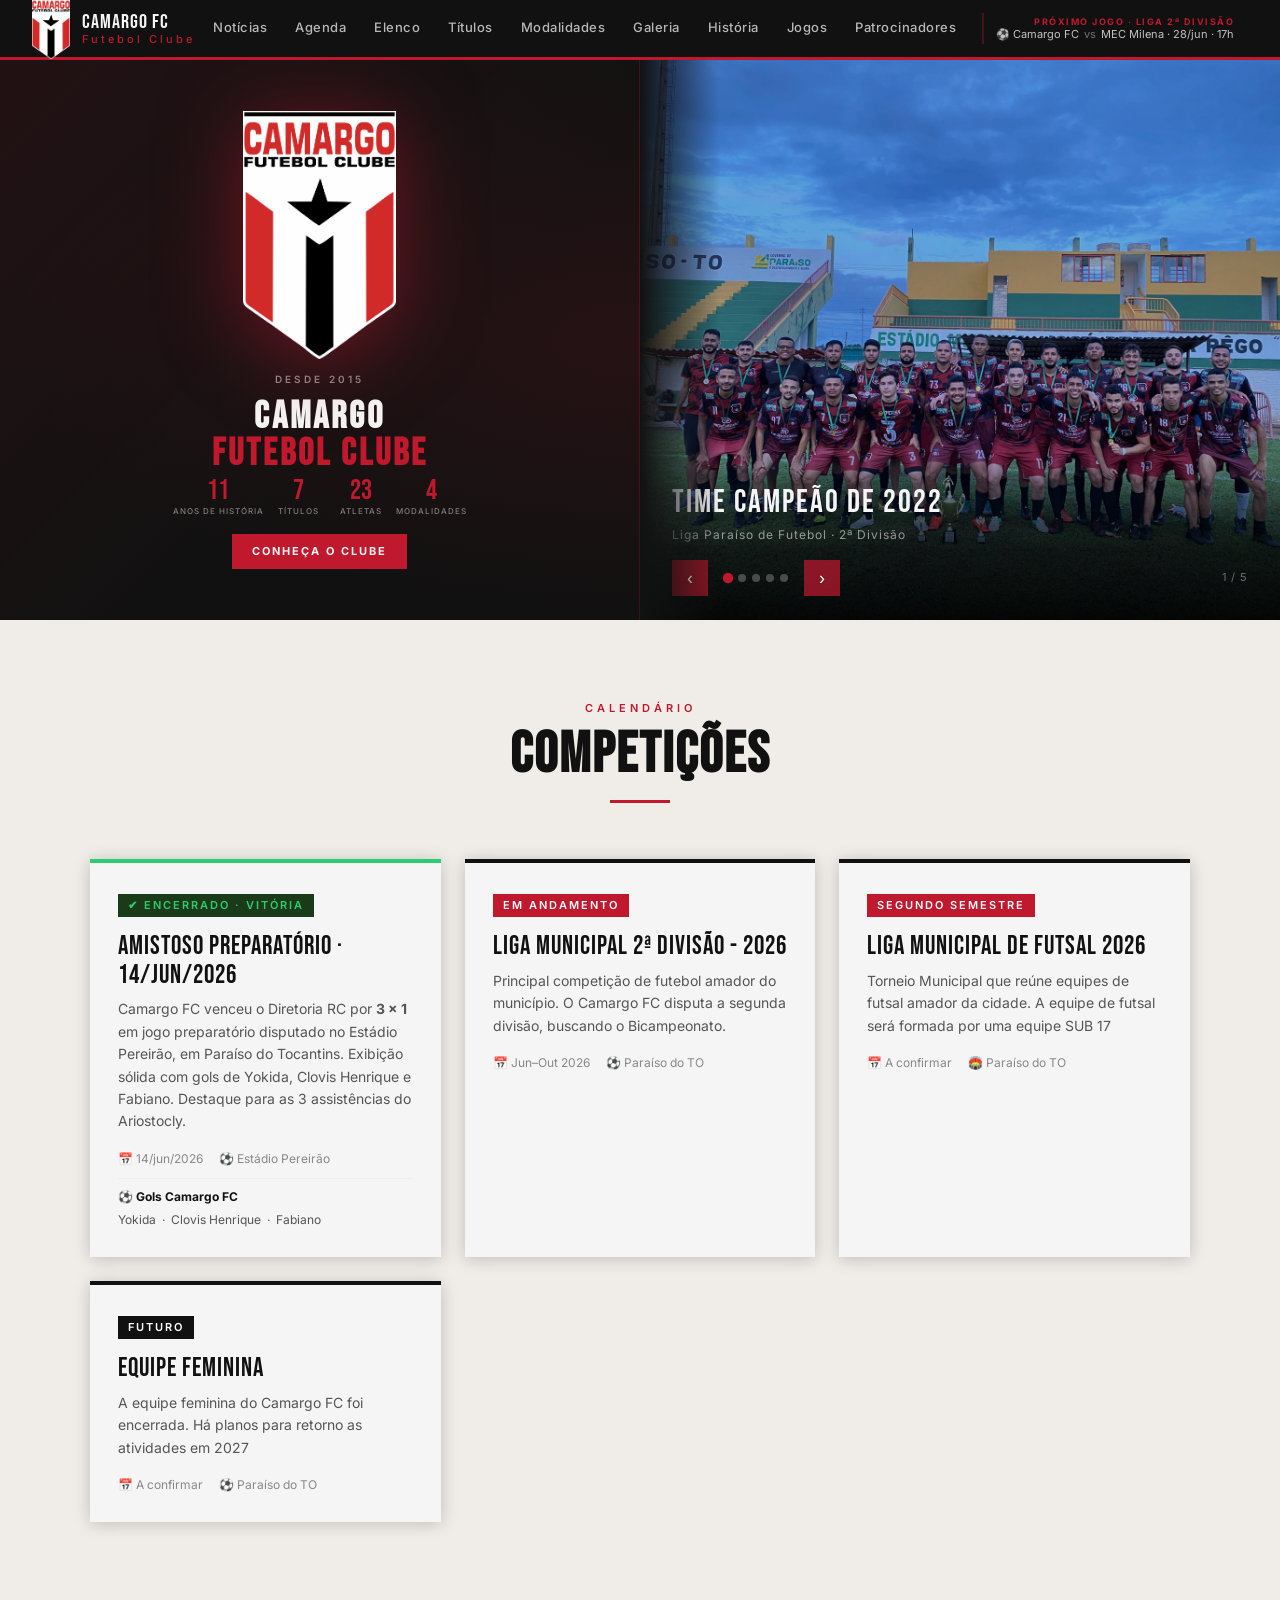
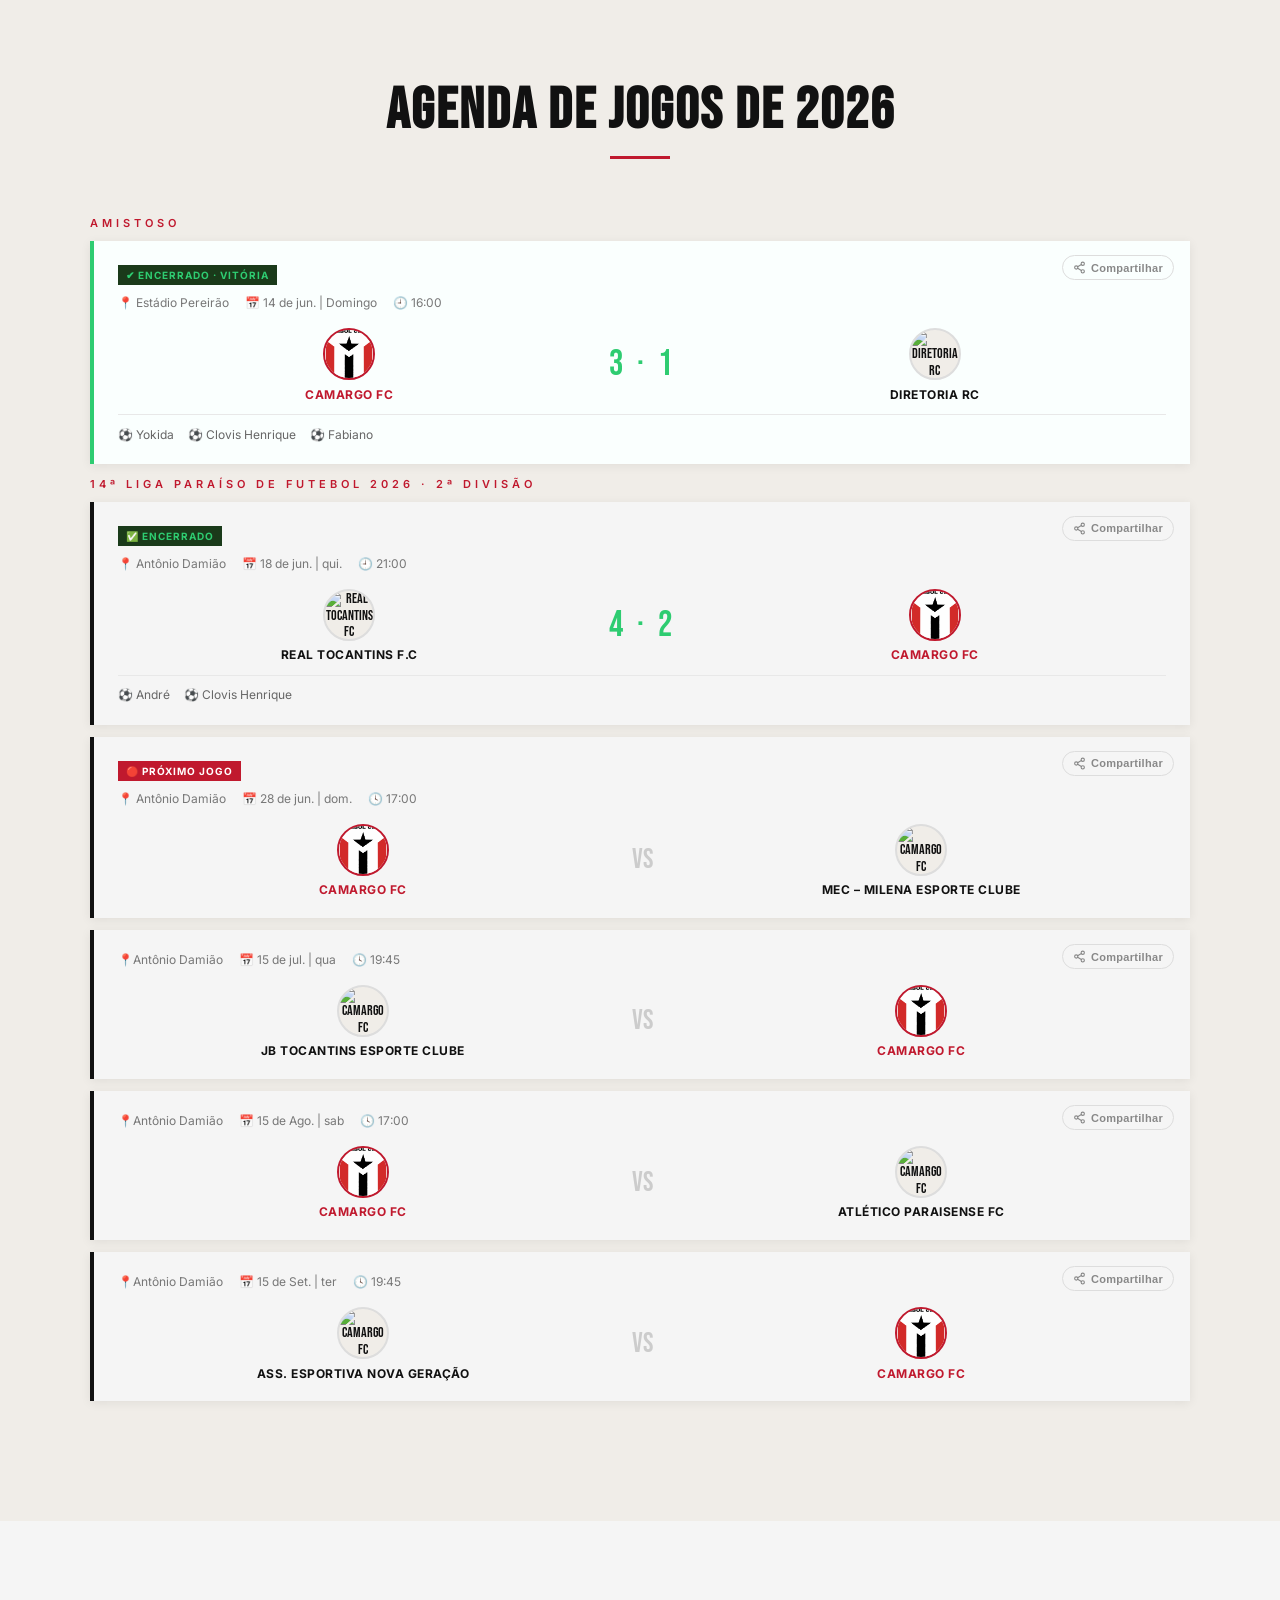
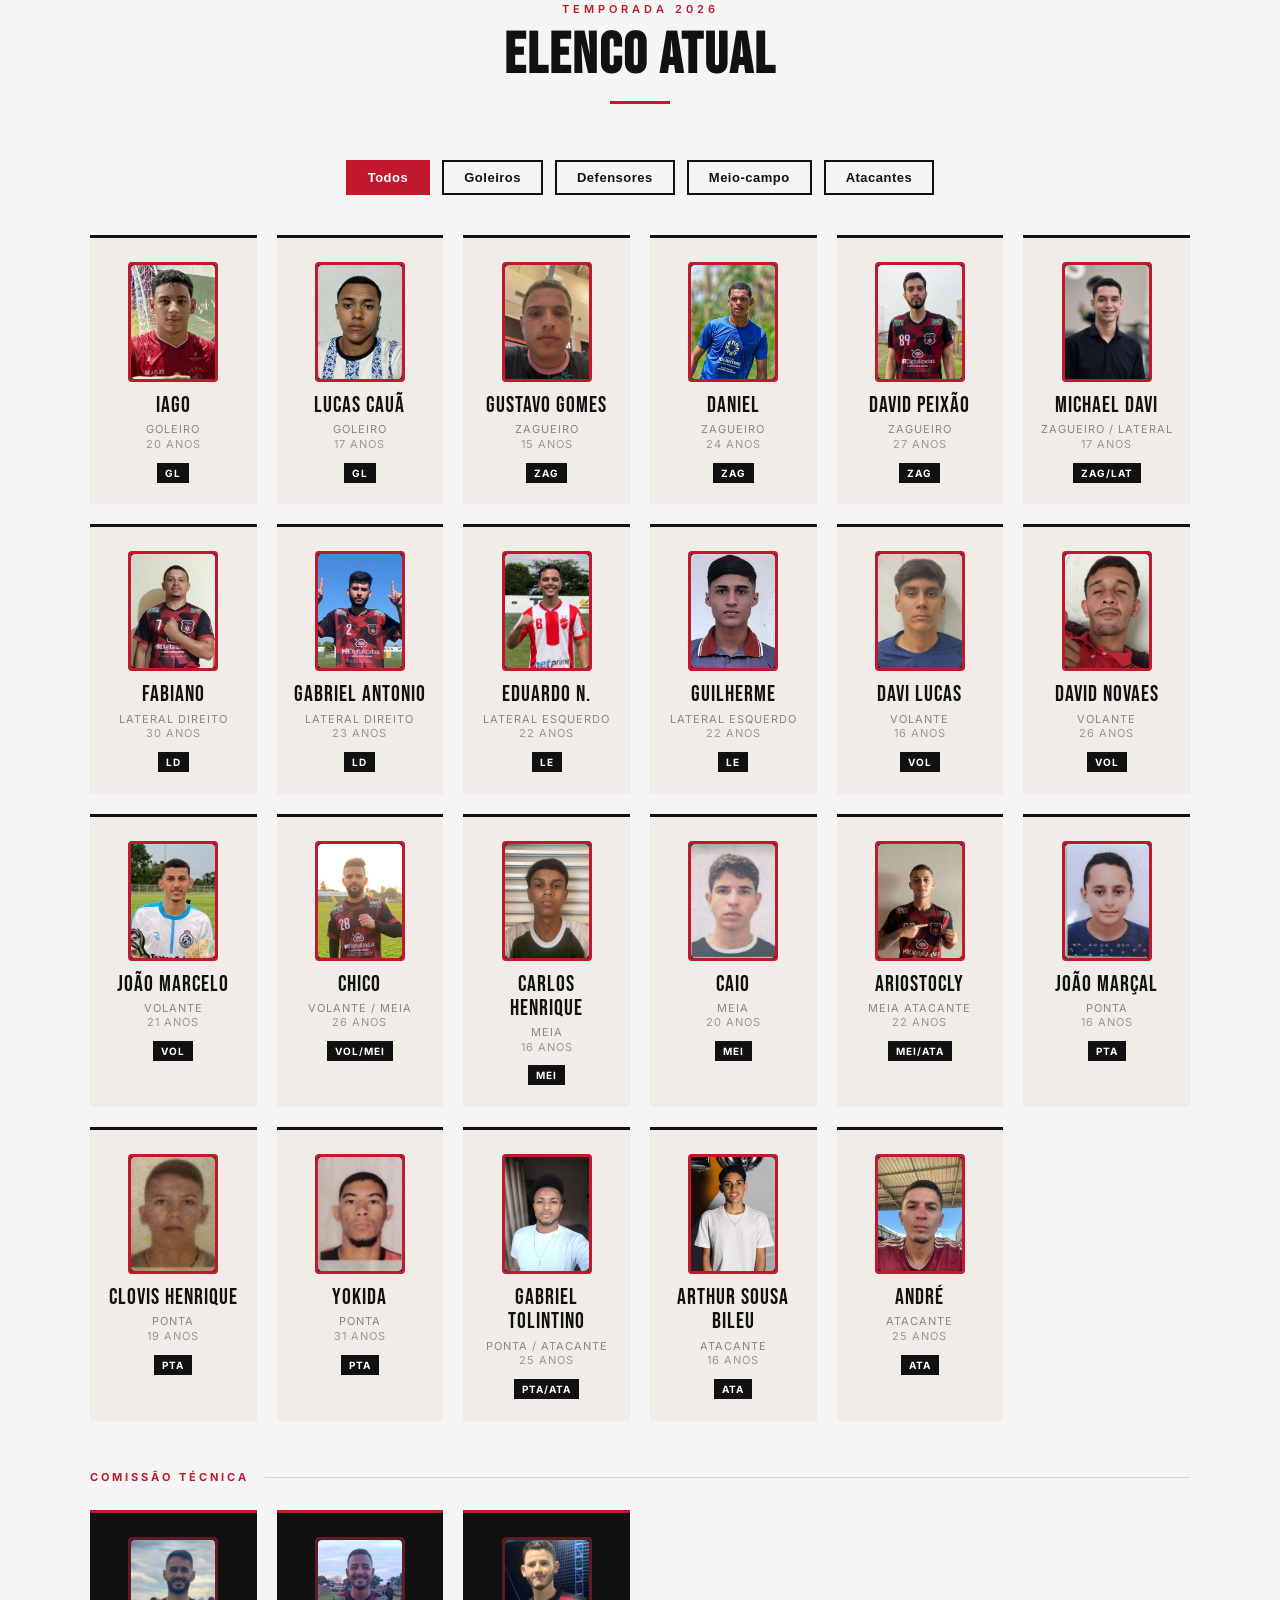
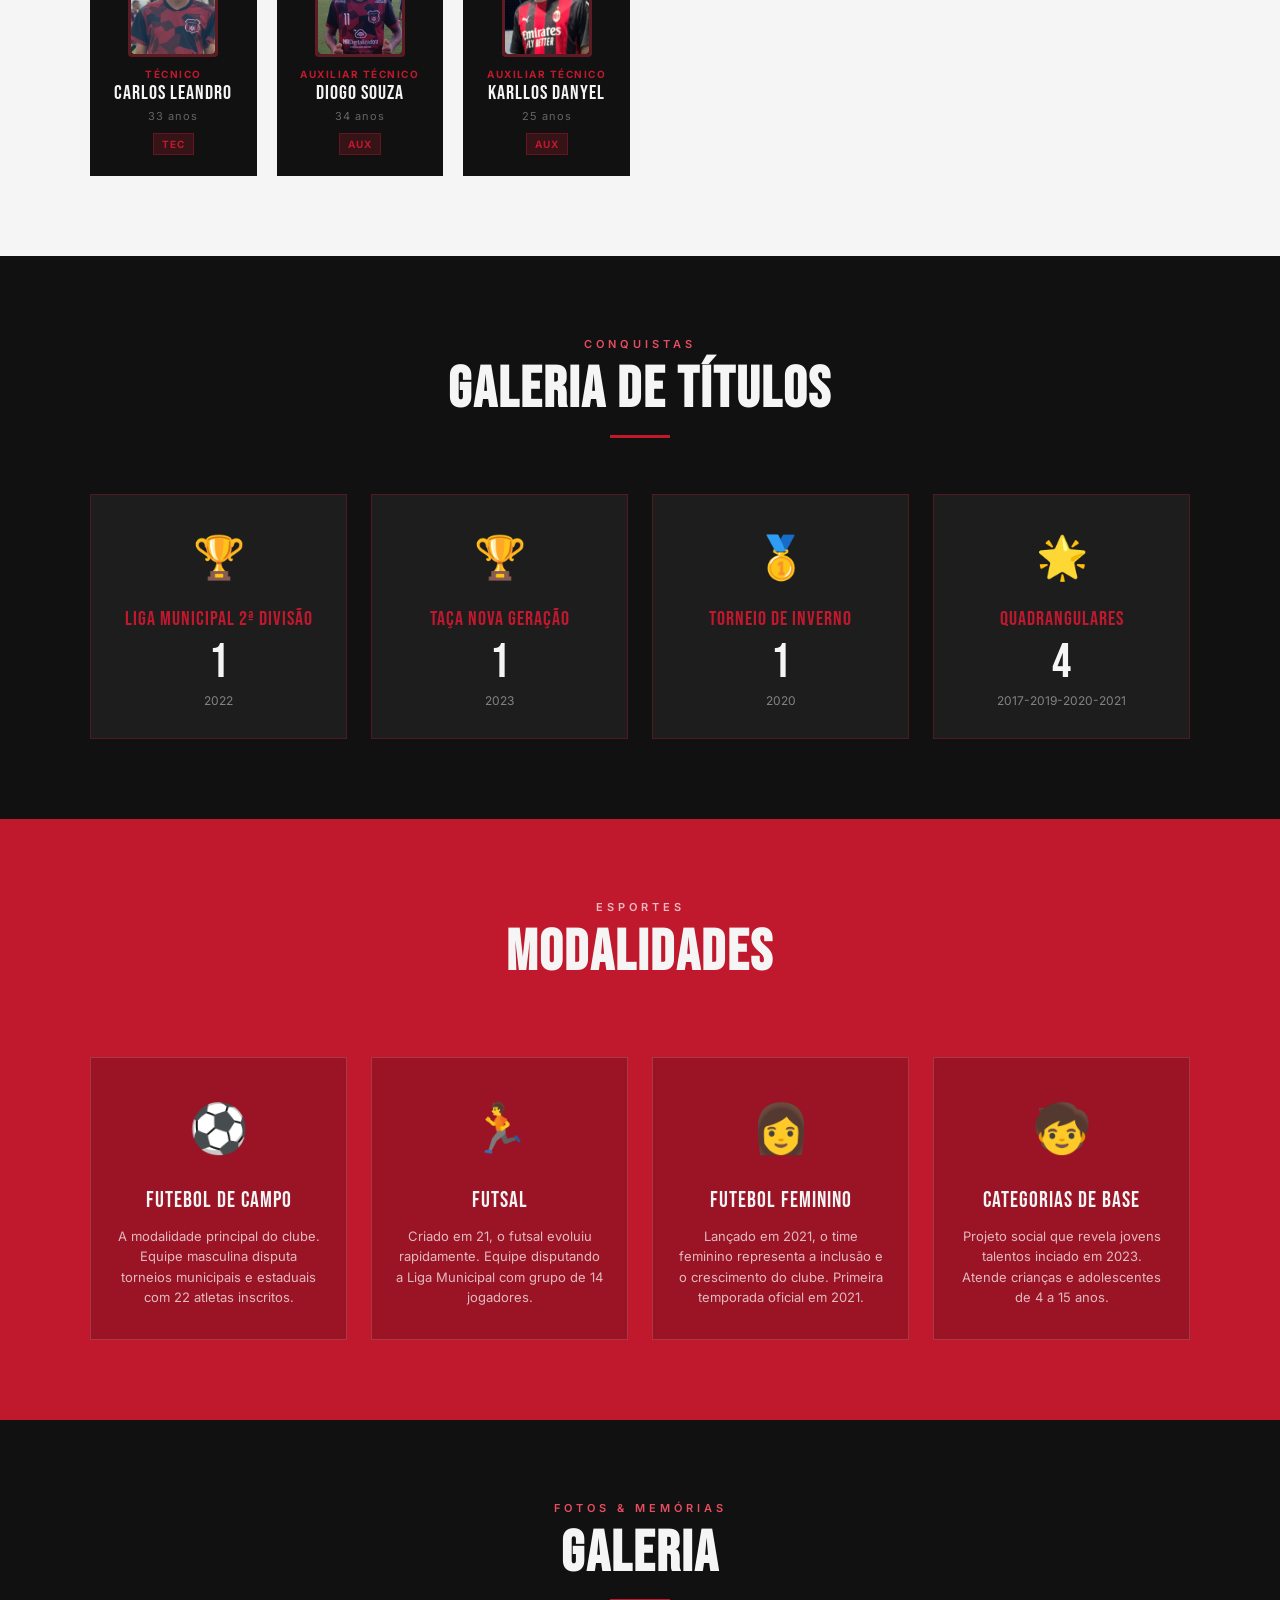
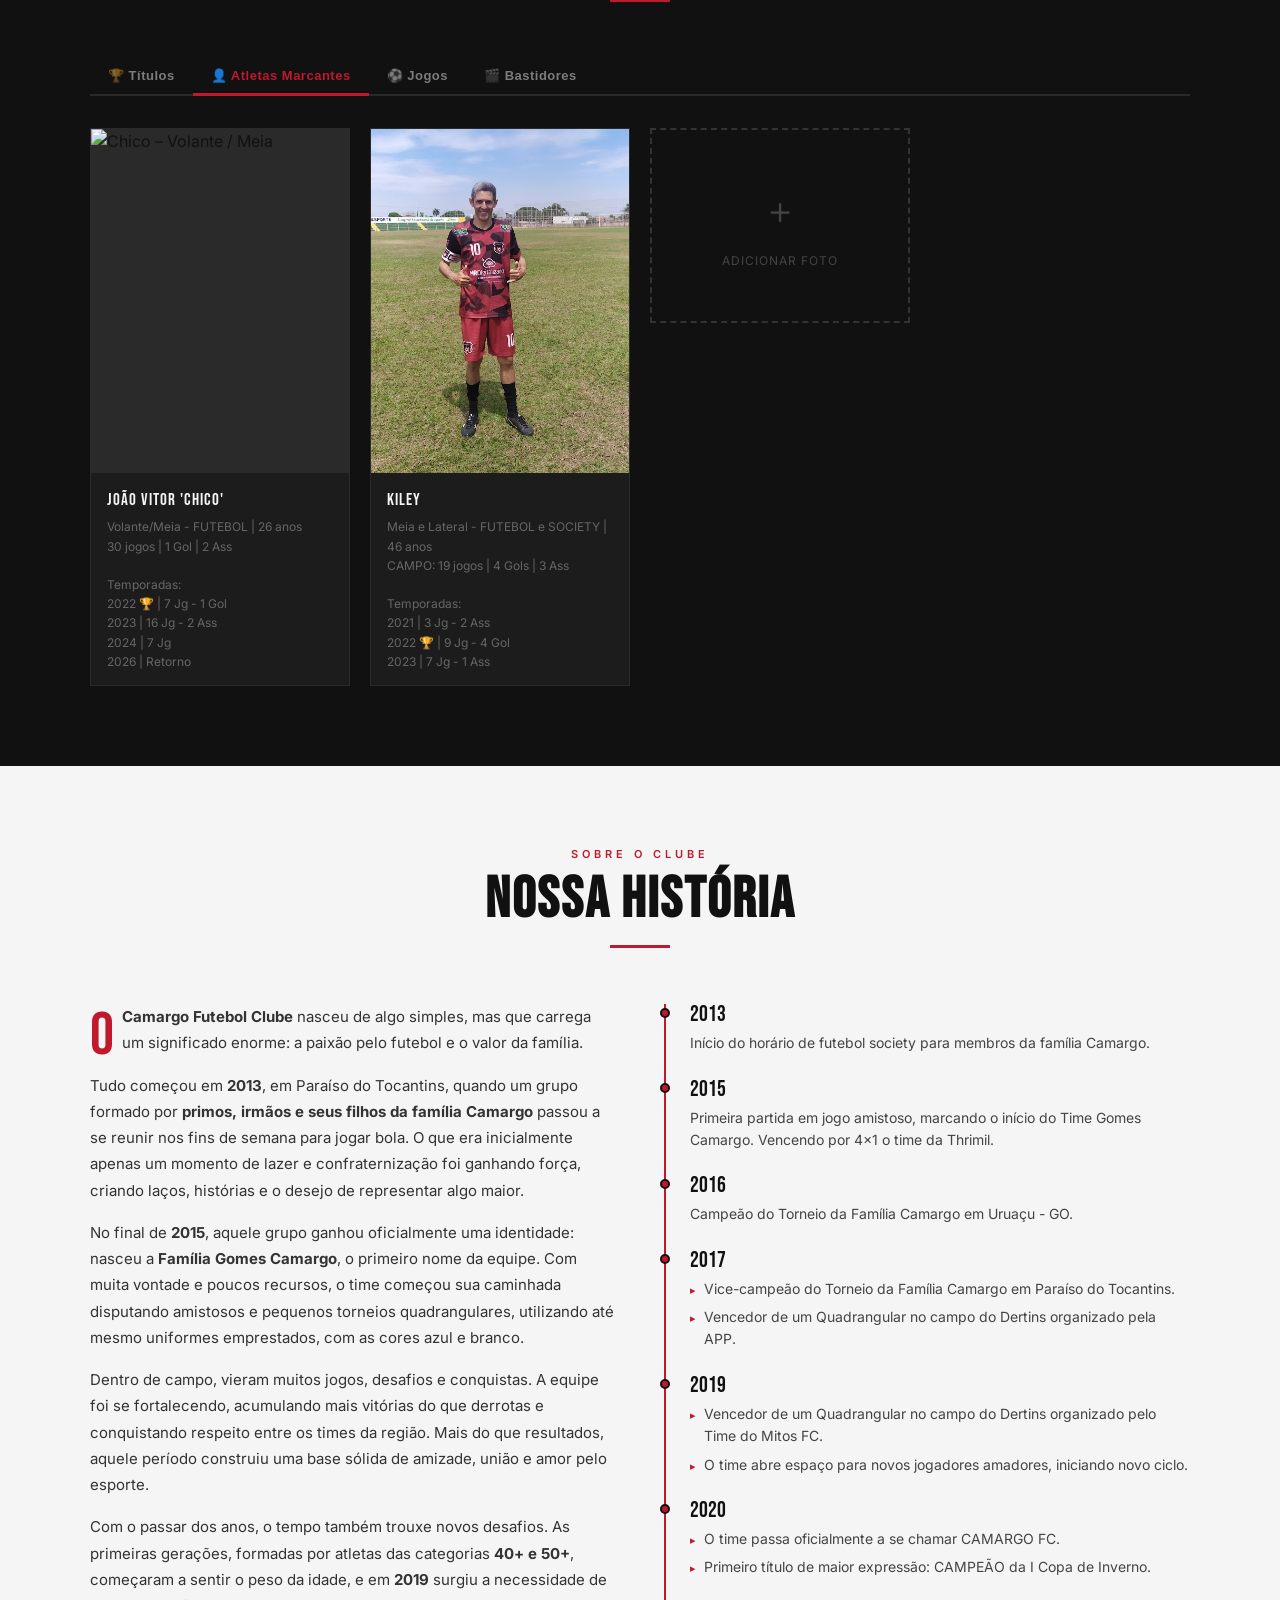
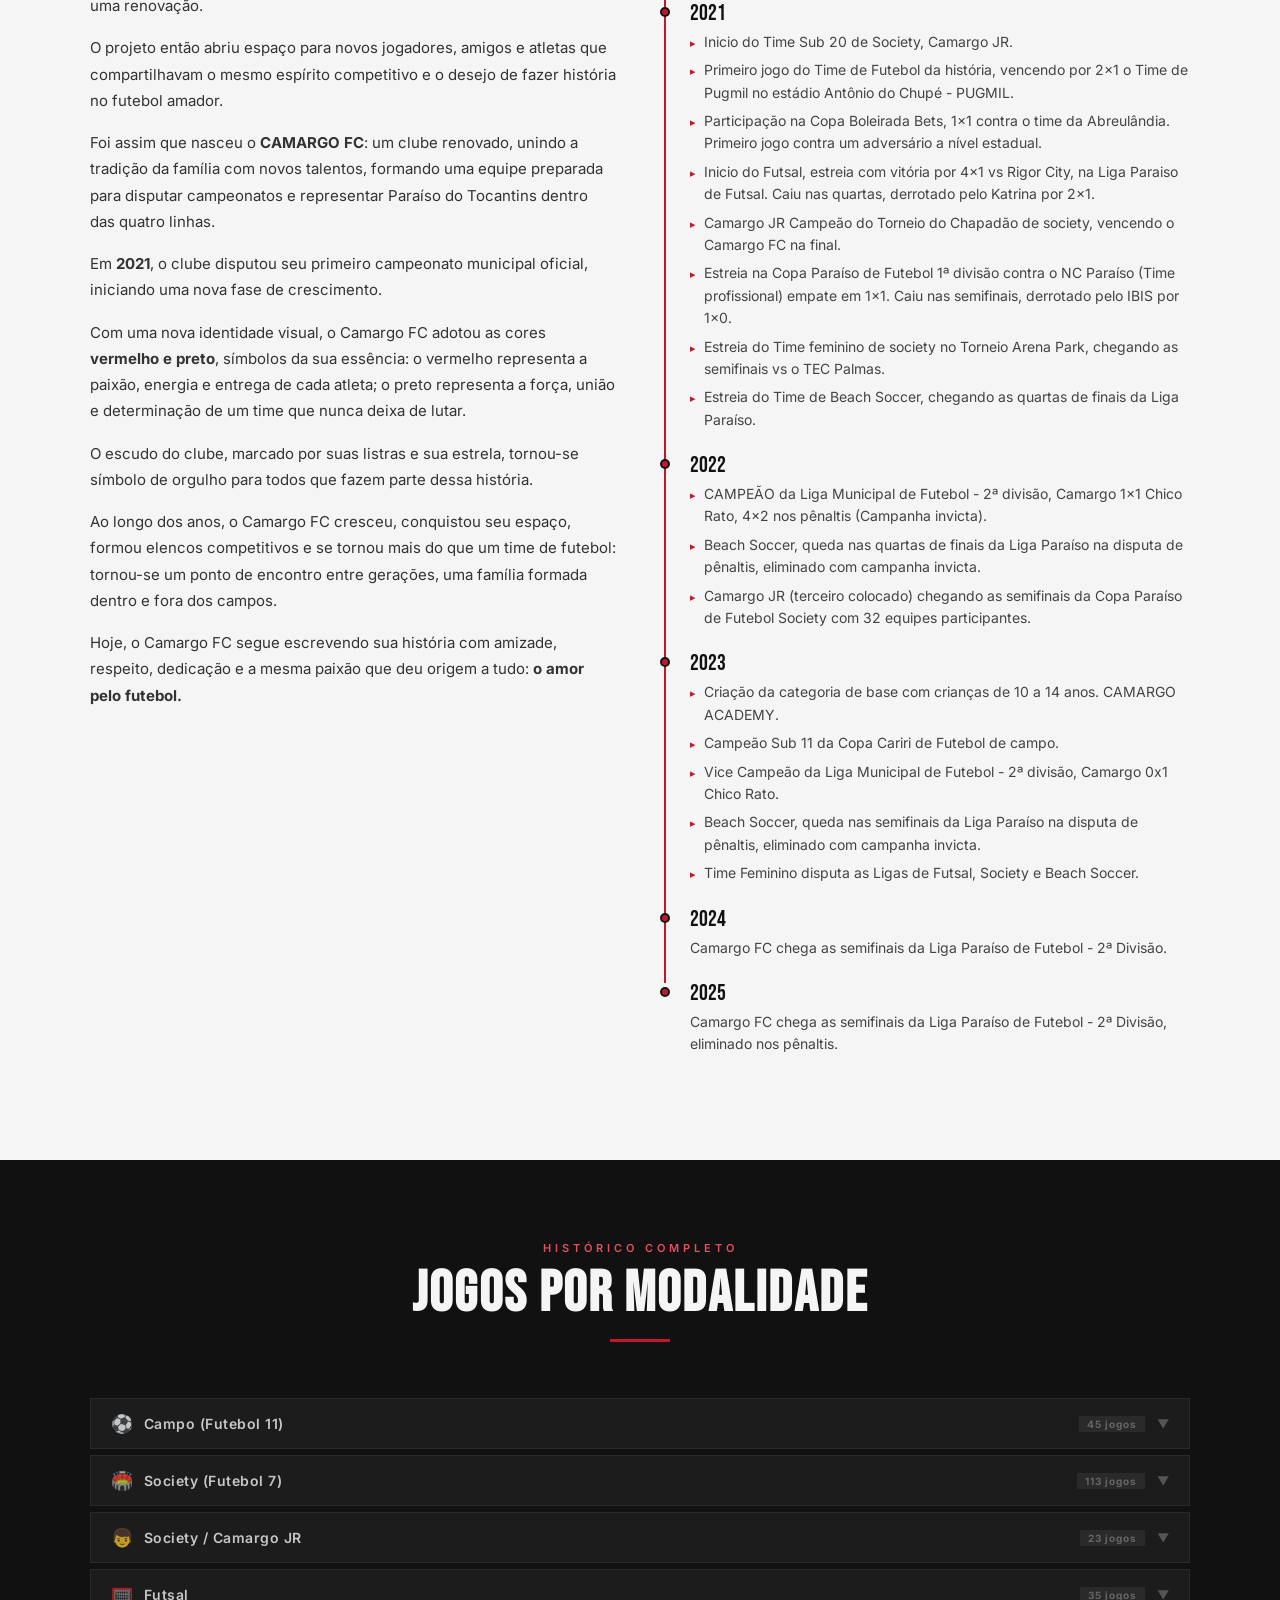
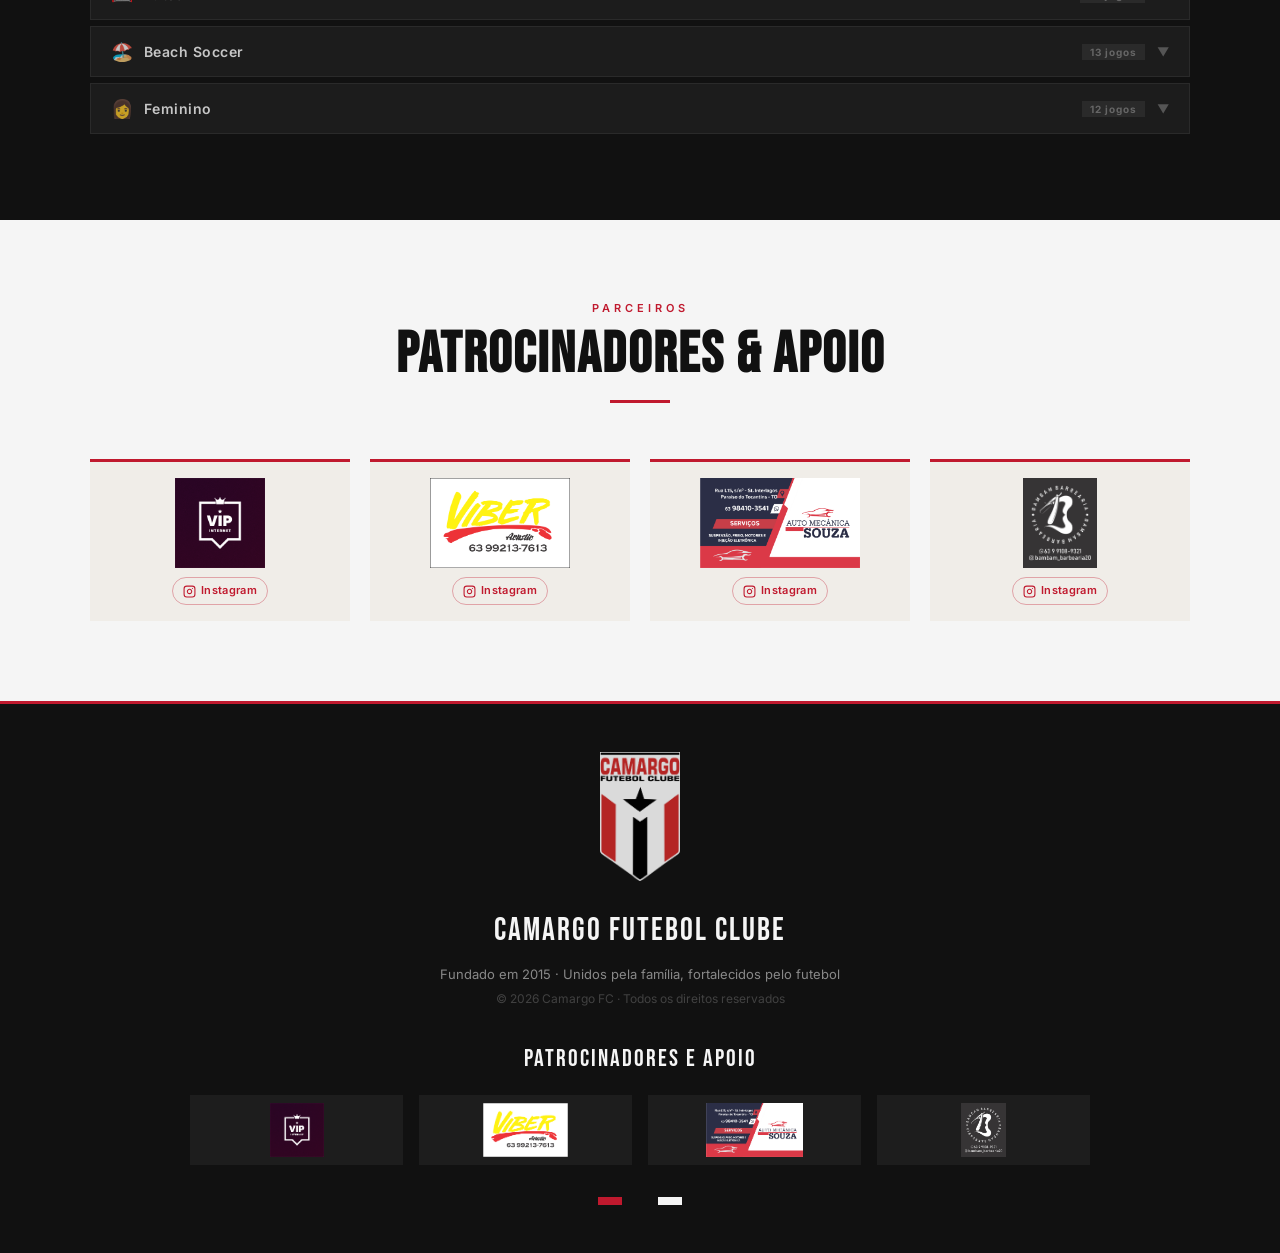
==== index.html @ de6e5e0b "Update index.html" ====
<!DOCTYPE html>
<html lang="pt-BR">
<head>
<meta charset="UTF-8">
<meta name="viewport" content="width=device-width, initial-scale=1.0">
<title>Camargo Futebol Clube</title>
<link href="https://fonts.googleapis.com/css2?family=Bebas+Neue&family=Inter:wght@400;500;600;700&display=swap" rel="stylesheet">
<style>
  *, *::before, *::after { box-sizing: border-box; margin: 0; padding: 0; }

  :root {
    --vermelho: #c0192e;
    --vermelho-escuro: #8b1120;
    --preto: #111111;
    --preto-suave: #1c1c1c;
    --cinza-escuro: #2a2a2a;
    --cinza-medio: #3a3a3a;
    --branco: #f5f5f5;
    --cinza-claro: #f0ede8;
    --cinza-texto: #888;
    --sombra: rgba(0,0,0,0.2);
  }

  html { scroll-behavior: smooth; }

  body {
    font-family: 'Inter', sans-serif;
    background: var(--cinza-claro);
    color: var(--preto);
    line-height: 1.6;
  }

  /* NAV */
  nav {
    position: fixed; top: 0; left: 0; right: 0; z-index: 100;
    background: var(--preto);
    display: flex; align-items: center; justify-content: space-between;
    padding: 0 2rem; height: 60px;
    border-bottom: 3px solid var(--vermelho);
  }

  .nav-logo {
    display: flex; align-items: center; gap: 12px;
    text-decoration: none;
  }

  .nav-escudo {
    width: 38px; height: 38px;
    display: flex; align-items: center; justify-content: center;
  }
  .nav-escudo img { width: 38px; height: auto; }

  .nav-nome {
    font-family: 'Bebas Neue', sans-serif;
    font-size: 20px; color: var(--branco); letter-spacing: 1px;
    line-height: 1.1;
  }
  .nav-nome span { color: var(--vermelho); display: block; font-size: 11px; letter-spacing: 3px; font-family: 'Inter', sans-serif; font-weight: 500; }

  .nav-links { display: flex; gap: 0; }
  .nav-links a {
    color: rgba(255,255,255,0.7);
    text-decoration: none;
    font-size: 13px; font-weight: 500;
    padding: 0 14px; height: 60px;
    display: flex; align-items: center;
    border-bottom: 3px solid transparent;
    transition: color 0.2s, border-color 0.2s;
    letter-spacing: 0.5px;
  }
  .nav-links a:hover { color: var(--vermelho); border-bottom-color: var(--vermelho); }

  .nav-proximo-jogo {
    display: flex; flex-direction: column; align-items: flex-end;
    text-decoration: none; padding: 4px 14px 4px 12px;
    border-left: 2px solid rgba(192,25,46,0.3);
    transition: border-color 0.2s;
    margin-left: 0.5rem;
  }
  .nav-proximo-jogo:hover { border-color: var(--vermelho); }
  .nav-pj-label {
    font-size: 9px; font-weight: 700; letter-spacing: 1.5px;
    text-transform: uppercase; color: var(--vermelho); line-height: 1;
    margin-bottom: 3px;
  }
  .nav-pj-info {
    font-size: 11px; color: rgba(255,255,255,0.75); white-space: nowrap;
    line-height: 1;
  }
  .nav-pj-info em { font-style: normal; color: rgba(255,255,255,0.4); margin: 0 2px; }

  @media (max-width: 768px) {
    .nav-proximo-jogo { display: none; }
  }

  /* HERO */
  /* SECTIONS */
  section { padding: 5rem 2rem; }
  .container { max-width: 1100px; margin: 0 auto; }

  .section-header { text-align: center; margin-bottom: 3.5rem; }
  .section-eyebrow {
    font-size: 11px; font-weight: 600; letter-spacing: 4px;
    text-transform: uppercase; color: var(--vermelho);
    margin-bottom: 0.5rem;
  }
  .section-title {
    font-family: 'Bebas Neue', sans-serif;
    font-size: clamp(36px, 5vw, 58px);
    letter-spacing: 2px;
    color: var(--preto);
    line-height: 1;
  }
  .section-divider {
    width: 60px; height: 3px;
    background: var(--vermelho);
    margin: 1rem auto 0;
  }

  /* HISTÓRIA */
  #historia { background: var(--branco); }
  .historia-grid { display: grid; grid-template-columns: 1fr 1fr; gap: 3rem; align-items: start; }
  .historia-texto p { margin-bottom: 1rem; color: #333; font-size: 15px; line-height: 1.75; }
  .historia-texto p:first-child::first-letter {
    font-family: 'Bebas Neue', sans-serif;
    font-size: 60px; float: left; line-height: 0.8;
    margin-right: 8px; color: var(--vermelho); padding-top: 8px;
  }

  .timeline { padding-left: 0; list-style: none; }
  .timeline li {
    position: relative; padding: 0 0 1.5rem 1.5rem;
    border-left: 2px solid var(--vermelho);
    font-size: 14px; color: #444;
  }
  .timeline li:last-child { border-left-color: transparent; }
  .timeline li::before {
    content: '';
    position: absolute; left: -6px; top: 4px;
    width: 10px; height: 10px;
    border-radius: 50%; background: var(--vermelho);
    border: 2px solid var(--preto);
  }
  .timeline-year {
    font-family: 'Bebas Neue', sans-serif;
    font-size: 22px; color: var(--preto);
    display: block; line-height: 1; margin-bottom: 6px;
  }
  .timeline-sub {
    display: flex; align-items: baseline; gap: 8px;
    margin-top: 6px; font-size: 14px; color: #444;
  }
  .timeline-sub::before {
    content: '▸';
    color: var(--vermelho);
    font-size: 11px;
    flex-shrink: 0;
    margin-top: 1px;
  }

  /* TÍTULOS */
  #titulos { background: var(--preto); }
  #titulos .section-title { color: var(--branco); }
  #titulos .section-eyebrow { color: #e84d60; }

  .titulos-grid {
    display: grid;
    grid-template-columns: repeat(auto-fit, minmax(220px, 1fr));
    gap: 1.5rem;
  }

  .titulo-card {
    background: rgba(255,255,255,0.05);
    border: 1px solid rgba(192,25,46,0.3);
    padding: 1.75rem 1.5rem;
    text-align: center;
    transition: background 0.2s, transform 0.2s;
  }
  .titulo-card:hover { background: rgba(192,25,46,0.15); transform: translateY(-4px); }

  .titulo-icon { font-size: 42px; margin-bottom: 0.75rem; display: block; }
  .titulo-nome {
    font-family: 'Bebas Neue', sans-serif;
    font-size: 20px; color: var(--vermelho); letter-spacing: 1px;
    margin-bottom: 0.25rem;
  }
  .titulo-qtd {
    font-family: 'Bebas Neue', sans-serif;
    font-size: 48px; color: var(--branco); line-height: 1;
    margin-bottom: 0.25rem;
  }
  .titulo-anos { font-size: 12px; color: rgba(255,255,255,0.45); }

  /* COMPETIÇÕES */
  #competicoes { background: var(--cinza-claro); }

  .comp-grid {
    display: grid;
    grid-template-columns: repeat(auto-fit, minmax(280px, 1fr));
    gap: 1.5rem;
  }

  .comp-card {
    background: var(--branco);
    border-top: 4px solid var(--preto);
    padding: 1.75rem;
    box-shadow: 0 2px 16px var(--sombra);
  }
  .comp-card:hover { border-top-color: var(--vermelho); }

  .comp-badge {
    display: inline-block;
    background: var(--preto);
    color: white;
    font-size: 11px; font-weight: 600;
    letter-spacing: 2px; text-transform: uppercase;
    padding: 3px 10px; margin-bottom: 1rem;
  }
  .comp-badge.ativo { background: var(--vermelho); color: white; }
  .comp-badge.encerrado { background: #888; }

  .comp-nome {
    font-family: 'Bebas Neue', sans-serif;
    font-size: 26px; letter-spacing: 1px;
    color: var(--preto); margin-bottom: 0.5rem; line-height: 1.1;
  }
  .comp-desc { font-size: 14px; color: #555; line-height: 1.6; margin-bottom: 1rem; }
  .comp-info { display: flex; gap: 1rem; font-size: 12px; color: #888; }

  /* MODALIDADES */
  #modalidades { background: var(--vermelho); }
  #modalidades .section-title { color: var(--branco); }
  #modalidades .section-eyebrow { color: rgba(255,255,255,0.7); }

  .modal-grid {
    display: grid;
    grid-template-columns: repeat(auto-fit, minmax(200px, 1fr));
    gap: 1.5rem;
  }

  .modal-card {
    background: rgba(0,0,0,0.2);
    border: 1px solid rgba(255,255,255,0.15);
    padding: 2rem 1.5rem;
    text-align: center;
    transition: background 0.2s;
  }
  .modal-card:hover { background: rgba(0,0,0,0.3); }

  .modal-icon { font-size: 48px; display: block; margin-bottom: 1rem; }
  .modal-nome {
    font-family: 'Bebas Neue', sans-serif;
    font-size: 22px; color: var(--branco);
    letter-spacing: 1px; margin-bottom: 0.5rem;
  }
  .modal-desc { font-size: 13px; color: rgba(255,255,255,0.7); line-height: 1.55; }

  /* ELENCO */
  #elenco { background: var(--branco); }

  .elenco-filtros {
    display: flex; gap: 0.75rem; margin-bottom: 2.5rem;
    justify-content: center; flex-wrap: wrap;
  }
  .filtro-btn {
    padding: 8px 20px; font-size: 13px; font-weight: 600;
    border: 2px solid var(--preto);
    background: transparent; color: var(--preto);
    cursor: pointer; letter-spacing: 0.5px;
    transition: background 0.2s, color 0.2s, border-color 0.2s;
  }
  .filtro-btn.ativo, .filtro-btn:hover { background: var(--vermelho); color: white; border-color: var(--vermelho); }

  .elenco-grid {
    display: grid;
    grid-template-columns: repeat(auto-fill, minmax(160px, 1fr));
    gap: 1.25rem;
  }

  .jogador-card {
    background: var(--cinza-claro);
    border-top: 3px solid var(--preto);
    text-align: center;
    padding: 1.5rem 1rem 1.25rem;
    transition: box-shadow 0.2s, transform 0.2s, border-top-color 0.2s;
    cursor: default;
    position: relative;
  }
  .jogador-card:hover { box-shadow: 0 6px 24px var(--sombra); transform: translateY(-3px); border-top-color: var(--vermelho); }

  .jogador-avatar {
    width: 90px; height: 120px;
    border-radius: 4px;
    background: var(--preto);
    color: white;
    font-family: 'Bebas Neue', sans-serif;
    font-size: 22px;
    display: flex; align-items: center; justify-content: center;
    margin: 0 auto 0.75rem;
    border: 3px solid var(--vermelho);
    overflow: hidden;
    position: relative;
  }

  .jogador-avatar img {
    width: 100%;
    height: 100%;
    object-fit: cover;
    object-position: top center;
    border-radius: 4px;
    display: block;
  }

  .jogador-numero {
    font-size: 11px; color: #999; line-height: 1;
    margin-bottom: 0.3rem; letter-spacing: 1px; text-transform: uppercase;
  }
  .jogador-nome { font-family: 'Bebas Neue', sans-serif; font-size: 22px; color: var(--preto); letter-spacing: 1px; line-height: 1.1; margin-bottom: 0.2rem; }
  .jogador-posicao { font-size: 11px; color: #888; letter-spacing: 1px; text-transform: uppercase; }
  .jogador-posicao-badge {
    display: inline-block; margin-top: 0.5rem;
    font-size: 10px; font-weight: 700; letter-spacing: 1px;
    padding: 2px 8px;
    background: var(--preto); color: white;
  }

  /* ===== COMISSÃO TÉCNICA ===== */
  .comissao-header {
    display: flex; align-items: center; gap: 1rem;
    margin: 3rem 0 1.5rem;
  }
  .comissao-label {
    font-size: 11px; font-weight: 700; letter-spacing: 3px;
    text-transform: uppercase; color: var(--vermelho);
    white-space: nowrap;
  }
  .comissao-linha { flex: 1; height: 1px; background: rgba(192,25,46,0.2); }

  .comissao-grid {
    display: grid;
    grid-template-columns: repeat(auto-fill, minmax(160px, 1fr));
    gap: 1.25rem;
  }

  .comissao-card {
    background: var(--preto);
    border-top: 3px solid var(--vermelho);
    text-align: center;
    padding: 1.5rem 1rem 1.25rem;
    transition: box-shadow 0.2s, transform 0.2s;
  }
  .comissao-card:hover { box-shadow: 0 6px 24px rgba(192,25,46,0.25); transform: translateY(-3px); }

  .comissao-avatar {
    width: 90px; height: 120px;
    border-radius: 4px;
    background: #1c1c1c;
    display: flex; align-items: center; justify-content: center;
    margin: 0 auto 0.75rem;
    border: 3px solid rgba(192,25,46,0.4);
    overflow: hidden;
    position: relative;
  }
  .comissao-avatar img {
    width: 100%; height: 100%;
    object-fit: cover; object-position: top center;
    border-radius: 4px; display: block;
  }
  .comissao-avatar-placeholder {
    font-size: 38px; line-height: 1; opacity: 0.4;
  }

  .comissao-cargo {
    font-size: 10px; font-weight: 700; letter-spacing: 1.5px;
    text-transform: uppercase; color: var(--vermelho);
    margin-bottom: 0.2rem; line-height: 1;
  }
  .comissao-nome {
    font-family: 'Bebas Neue', sans-serif;
    font-size: 20px; color: var(--branco);
    letter-spacing: 1px; line-height: 1.1; margin-bottom: 0.2rem;
  }
  .comissao-idade { font-size: 11px; color: rgba(255,255,255,0.35); letter-spacing: 1px; }
  .comissao-badge {
    display: inline-block; margin-top: 0.5rem;
    font-size: 10px; font-weight: 700; letter-spacing: 1px;
    padding: 2px 8px;
    background: rgba(192,25,46,0.2); color: var(--vermelho);
    border: 1px solid rgba(192,25,46,0.35);
  }


  /* ===== PATROCINADORES ===== */
  #patrocinadores { background: var(--branco); }
  .patro-grid {
    display: grid;
    grid-template-columns: repeat(auto-fit, minmax(180px, 1fr));
    gap: 1.25rem;
  }
  .patro-card {
    background: var(--cinza-claro);
    border-top: 3px solid var(--vermelho);
    min-height: 130px;
    display: flex;
    flex-direction: column;
    align-items: center;
    justify-content: center;
    padding: 1rem;
    text-align: center;
    gap: 0.6rem;
  }
  .patro-card img {
    max-width: 100%;
    max-height: 90px;
    object-fit: contain;
  }
  .patro-instagram {
    display: inline-flex; align-items: center; gap: 5px;
    font-size: 11px; font-weight: 600; letter-spacing: 0.3px;
    color: var(--vermelho);
    text-decoration: none;
    padding: 4px 10px;
    border: 1.5px solid rgba(192,25,46,0.35);
    border-radius: 20px;
    transition: background 0.2s, border-color 0.2s, color 0.2s;
  }
  .patro-instagram:hover { background: var(--vermelho); color: white; border-color: var(--vermelho); }
  .patro-instagram svg { width: 13px; height: 13px; flex-shrink: 0; }
  .patro-nome {
    font-family: 'Bebas Neue', sans-serif;
    letter-spacing: 1px;
    color: var(--preto);
  }

  .footer-patro {
    margin: 2rem auto;
    max-width: 900px;
  }
  .footer-patro-title {
    color: var(--branco);
    font-family: 'Bebas Neue', sans-serif;
    letter-spacing: 2px;
    font-size: 24px;
    margin-bottom: 1rem;
  }
  .footer-patro-grid {
    display: grid;
    grid-template-columns: repeat(auto-fit, minmax(100px, 1fr));
    gap: 1rem;
    align-items: center;
  }
  .footer-patro-grid img {
    width: 100%;
    height: 70px;
    object-fit: contain;
    background: rgba(255,255,255,0.05);
    padding: 8px;
  }

  /* FOOTER */
  footer {
    background: var(--preto);
    color: rgba(255,255,255,0.5);
    text-align: center;
    padding: 3rem 2rem;
    border-top: 3px solid var(--vermelho);
  }
  footer .footer-logo {
    font-family: 'Bebas Neue', sans-serif;
    font-size: 32px; color: var(--branco);
    letter-spacing: 2px; margin-bottom: 0.5rem;
  }
  footer .footer-escudo {
    width: 80px; height: auto;
    margin: 0 auto 1rem;
    opacity: 0.85;
  }
  footer p { font-size: 13px; margin-bottom: 0.25rem; }
  .footer-cores {
    display: flex; gap: 6px; justify-content: center; margin-top: 1rem;
  }
  .footer-cor { width: 24px; height: 8px; }

  /* ===== RESPONSIVE — MOBILE (≤768px) ===== */
  @media (max-width: 768px) {

    /* — NAV — */
    nav { padding: 0 1rem; height: 56px; }
    .nav-links { display: none; }
    .nav-nome { font-size: 17px; }
    .nav-proximo-jogo { display: none; }

    /* Menu hamburguer */
    .nav-hamburger {
      display: flex; flex-direction: column; justify-content: center;
      gap: 5px; cursor: pointer; padding: 8px;
      background: none; border: none;
    }
    .nav-hamburger span {
      display: block; width: 22px; height: 2px;
      background: var(--branco); border-radius: 2px;
      transition: transform 0.3s, opacity 0.3s;
    }
    .nav-hamburger.aberto span:nth-child(1) { transform: translateY(7px) rotate(45deg); }
    .nav-hamburger.aberto span:nth-child(2) { opacity: 0; }
    .nav-hamburger.aberto span:nth-child(3) { transform: translateY(-7px) rotate(-45deg); }

    /* Drawer mobile */
    .nav-drawer {
      position: fixed; top: 56px; left: 0; right: 0; bottom: 0;
      background: rgba(0,0,0,0.97);
      display: none; flex-direction: column;
      align-items: center; justify-content: center;
      gap: 0; z-index: 99;
      border-top: 2px solid var(--vermelho);
    }
    .nav-drawer.aberto { display: flex; }
    .nav-drawer a {
      color: rgba(255,255,255,0.8);
      text-decoration: none;
      font-family: 'Bebas Neue', sans-serif;
      font-size: 28px; letter-spacing: 3px;
      padding: 14px 2rem; width: 100%; text-align: center;
      border-bottom: 1px solid rgba(255,255,255,0.06);
      transition: color 0.2s, background 0.2s;
    }
    .nav-drawer a:hover { color: var(--vermelho); background: rgba(192,25,46,0.07); }

    /* — HERO — */
    .hero { min-height: auto; }
    .hero-content { flex-direction: column; text-align: center; gap: 1.25rem; }
    .hero-escudo { width: 100px; }
    .hero h1 { font-size: 40px; }
    .hero-sub { font-size: 11px; letter-spacing: 3px; }
    .hero-stats { justify-content: center; flex-wrap: wrap; gap: 1rem; }
    .hero-stat { min-width: 70px; }
    .hero-stat-num { font-size: 34px; }
    .hero-btn { padding: 12px 28px; font-size: 12px; }

    /* — SEÇÕES GERAIS — */
    section { padding: 2.5rem 1.25rem; }
    .container { padding: 0; }
    .section-title { font-size: 30px; }
    .section-eyebrow { font-size: 10px; }

    /* — HISTÓRIA — */
    .historia-grid { grid-template-columns: 1fr; gap: 2rem; }
    .historia-texto p { font-size: 14px; }

    /* — TÍTULOS — */
    .titulos-grid { grid-template-columns: repeat(2, 1fr); gap: 0.75rem; }
    .titulo-card { padding: 1rem 0.75rem; }
    .titulo-icon { font-size: 26px; }
    .titulo-qtd { font-size: 36px; }
    .titulo-nome { font-size: 16px; }

    /* — COMPETIÇÕES — */
    .comp-grid { grid-template-columns: 1fr; gap: 1rem; }
    .comp-card { padding: 1.25rem; }
    .comp-nome { font-size: 20px; }

    /* — MODALIDADES — */
    .modal-grid { grid-template-columns: repeat(2, 1fr); gap: 1rem; }
    .modal-card { padding: 1.5rem 1rem; }
    .modal-icon { font-size: 36px; }
    .modal-nome { font-size: 18px; }

    /* — ELENCO — */
    .elenco-filtros { flex-wrap: wrap; gap: 0.4rem; justify-content: center; }
    .filtro-btn { font-size: 11px; padding: 7px 11px; }
    .elenco-grid { grid-template-columns: repeat(3, 1fr); gap: 0.6rem; }
    .jogador-card { padding: 0.85rem 0.5rem; }
    .jogador-avatar { width: 56px; height: 74px; font-size: 14px; }
    .jogador-nome { font-size: 13px; }
    .jogador-posicao { font-size: 10px; }
    .jogador-numero { font-size: 9px; }
    .jogador-posicao-badge { font-size: 9px; padding: 2px 5px; margin-top: 3px; }
    .comissao-grid { grid-template-columns: repeat(3, 1fr); gap: 0.6rem; }
    .comissao-card { padding: 0.85rem 0.5rem; }
    .comissao-avatar { width: 56px; height: 74px; }
    .comissao-avatar-placeholder { font-size: 26px; }
    .comissao-nome { font-size: 15px; }
    .comissao-cargo { font-size: 9px; }
    .comissao-idade { font-size: 9px; }
    .comissao-header { margin: 2rem 0 1rem; }

    /* — AGENDA — */
    .agenda-jogo { padding: 0.9rem 1rem; }
    .agenda-time-escudo { width: 44px; height: 44px; font-size: 11px; }
    .agenda-time-nome { font-size: 11px; }
    .agenda-vs { font-size: 22px; }
    .agenda-placar-final { font-size: 28px; }
    .agenda-jogo-meta { gap: 0.4rem; font-size: 11px; }
    .agenda-gols { font-size: 11px; }

    /* — JOGOS — */
    .jogos-tabs { flex-wrap: wrap; gap: 0; }
    .jogos-tab { font-size: 11px; padding: 9px 10px; }
    .jogos-filtros { flex-direction: column; gap: 0.75rem; }
    .jogos-search-wrap { min-width: unset; width: 100%; }
    .jogos-result-filters { justify-content: flex-start; }
    .res-btn { font-size: 11px; padding: 7px 10px; }
    .jstat-num { font-size: 22px; }
    .jstat-label { font-size: 9px; }
    .td-tipo, .td-local { display: none; }
    .jogos-tabela { font-size: 12px; }
    .jogos-tabela thead th { padding: 8px 8px; font-size: 9px; }
    .jogos-tabela td { padding: 8px 8px; }
    .placar-badge { font-size: 14px; padding: 3px 7px; }

    /* — GALERIA — */
    .galeria-tabs { flex-wrap: wrap; }
    .galeria-tab { font-size: 12px; padding: 9px 12px; }
    .galeria-grid { grid-template-columns: repeat(2, 1fr); gap: 0.6rem; }
    .galeria-card-titulo { font-size: 14px; }
    .galeria-card-desc { font-size: 11px; }

    /* — LIGHTBOX mobile — */
    #lb-prev { left: 4px; padding: 10px 12px; font-size: 22px; }
    #lb-next { right: 4px; padding: 10px 12px; font-size: 22px; }
    #lb-fechar { top: 12px; right: 12px; font-size: 26px; }
    #lb-img { max-height: 70vh; }
    #lb-legenda { font-size: 16px; margin-top: 0.6rem; }
    #lb-sub { font-size: 11px; }

    /* — TIMELINE — */
    .timeline { padding-left: 0.75rem; }
    .timeline li { font-size: 13px; padding-left: 1.1rem; }
    .timeline-year { font-size: 17px; }
    .timeline-sub { font-size: 12px; }

    /* — FOOTER — */
    footer { padding: 2rem 1.25rem; }
    .footer-escudo { width: 56px; }
    .footer-logo { font-size: 24px; }
    footer p { font-size: 12px; }
  }

  /* ===== RESPONSIVE — TELAS PEQUENAS (≤480px) ===== */
  @media (max-width: 480px) {
    .hero h1 { font-size: 34px; }
    .hero-escudo { width: 80px; }
    .titulos-grid { grid-template-columns: repeat(2, 1fr); }
    .modal-grid { grid-template-columns: 1fr; }
    .elenco-grid { grid-template-columns: repeat(2, 1fr); }
    .comissao-grid { grid-template-columns: repeat(2, 1fr); }
    .galeria-grid { grid-template-columns: 1fr; }
    .agenda-jogo-times { flex-wrap: wrap; justify-content: center; gap: 0.5rem; }
    .agenda-time { min-width: 80px; }
    .jogos-stats-bar { flex-wrap: wrap; }
    .jstat { min-width: calc(33% - 1px); }
  }

  /* ===== RESPONSIVE — MUITO PEQUENO (≤360px) ===== */
  @media (max-width: 360px) {
    .hero h1 { font-size: 28px; }
    .hero-stat-num { font-size: 28px; }
    .elenco-grid { grid-template-columns: repeat(2, 1fr); }
    .titulos-grid { grid-template-columns: 1fr; }
    nav { padding: 0 0.75rem; }
    .nav-nome { font-size: 15px; }
  }

  /* ===== JOGOS ===== */
  #jogos { background: var(--preto); }
  #jogos .section-title { color: var(--branco); }
  #jogos .section-eyebrow { color: #e84d60; }

  .jogos-tabs {
    display: flex; flex-wrap: wrap; gap: 0;
    border-bottom: 2px solid #2a2a2a;
    margin-bottom: 1.5rem;
  }
  .jogos-tab {
    padding: 12px 18px;
    background: transparent;
    color: rgba(255,255,255,0.5);
    border: none; border-bottom: 3px solid transparent;
    cursor: pointer; font-size: 13px; font-weight: 600;
    letter-spacing: 0.5px; margin-bottom: -2px;
    transition: color 0.2s, border-color 0.2s;
    white-space: nowrap;
  }
  .jogos-tab:hover { color: rgba(255,255,255,0.8); }
  .jogos-tab.ativo { color: var(--vermelho); border-bottom-color: var(--vermelho); }

  .jogos-tab-content { display: none; }
  .jogos-tab-content.ativo { display: block; }

  .jogos-filtros {
    display: flex; gap: 1rem; align-items: center;
    flex-wrap: wrap; margin-bottom: 1.5rem;
  }
  .jogos-search-wrap { flex: 1; min-width: 220px; }
  .jogos-search-wrap input {
    width: 100%; padding: 10px 14px;
    background: #1c1c1c; border: 1px solid #333;
    color: var(--branco); font-size: 13px;
    outline: none; font-family: 'Inter', sans-serif;
  }
  .jogos-search-wrap input::placeholder { color: #555; }
  .jogos-search-wrap input:focus { border-color: var(--vermelho); }

  .jogos-result-filters { display: flex; gap: 6px; flex-wrap: wrap; }
  .res-btn {
    padding: 8px 14px; font-size: 12px; font-weight: 600;
    border: 1px solid #333; background: transparent;
    color: rgba(255,255,255,0.5); cursor: pointer;
    letter-spacing: 0.5px; transition: all 0.2s;
  }
  .res-btn.ativo, .res-btn:hover { border-color: #666; color: var(--branco); background: #2a2a2a; }
  .res-btn.vitoria.ativo { background: #1a4a1a; border-color: #27ae60; color: #2ecc71; }
  .res-btn.empate.ativo { background: #2a2a0a; border-color: #b8860b; color: #f1c40f; }
  .res-btn.derrota.ativo { background: #4a1a1a; border-color: var(--vermelho); color: #e74c3c; }

  .jogos-stats-bar {
    display: flex; flex-wrap: wrap; gap: 1px;
    margin-bottom: 1.5rem;
  }
  .jstat {
    flex: 1; min-width: 80px;
    background: #1c1c1c; padding: 1rem 0.5rem;
    text-align: center; border-top: 3px solid #2a2a2a;
  }
  .jstat-v { border-top-color: #27ae60; }
  .jstat-e { border-top-color: #b8860b; }
  .jstat-d { border-top-color: var(--vermelho); }
  .jstat-num {
    font-family: 'Bebas Neue', sans-serif;
    font-size: 28px; color: var(--branco); display: block; line-height: 1;
  }
  .jstat-label {
    font-size: 10px; color: #666; text-transform: uppercase;
    letter-spacing: 1px; font-weight: 600;
  }

  .tabela-wrap { overflow-x: auto; }
  .jogos-tabela {
    width: 100%; border-collapse: collapse;
    font-size: 13px;
  }
  .jogos-tabela thead th {
    background: #1c1c1c; color: #888;
    font-size: 10px; font-weight: 700;
    letter-spacing: 1.5px; text-transform: uppercase;
    padding: 10px 12px; text-align: left;
    border-bottom: 1px solid #2a2a2a;
    white-space: nowrap;
  }
  .jogos-tabela tbody tr {
    border-bottom: 1px solid #1a1a1a;
    transition: background 0.15s;
  }
  .jogos-tabela tbody tr:hover { background: #1a1a1a; }
  .jogos-tabela tbody tr[style*="display: none"] { display: none !important; }
  .jogos-tabela td {
    padding: 9px 12px; color: rgba(255,255,255,0.75);
    vertical-align: middle;
  }
  .td-num { color: #444; font-size: 11px; width: 36px; }
  .td-data { white-space: nowrap; color: #666; font-size: 12px; width: 90px; }
  .td-adv { font-weight: 600; color: var(--branco); }
  .td-placar { width: 80px; text-align: center; }
  .td-res { width: 60px; text-align: center; }
  .td-tipo { font-size: 12px; color: #777; }
  .td-local { font-size: 11px; color: #555; white-space: nowrap; }

  .placar-badge {
    display: inline-block; padding: 4px 10px;
    font-family: 'Bebas Neue', sans-serif;
    font-size: 16px; letter-spacing: 1px;
    background: #1c1c1c;
    color: var(--branco);
  }
  .placar-badge.res-v { color: #2ecc71; }
  .placar-badge.res-e { color: #f1c40f; }
  .placar-badge.res-d { color: #e74c3c; }

  .res-pill {
    display: inline-block; padding: 2px 8px;
    font-size: 10px; font-weight: 800;
    letter-spacing: 1px;
    background: #2a2a2a; color: #777;
  }
  .res-pill.res-v { background: #1a3a1a; color: #2ecc71; }
  .res-pill.res-e { background: #2a2a0a; color: #f1c40f; }
  .res-pill.res-d { background: #3a1a1a; color: #e74c3c; }

  /* ===== AGENDA ===== */
  #agenda { background: var(--cinza-claro); }

  .agenda-grupo { margin-bottom: 2.5rem; }

  .agenda-competicao {
    font-size: 11px; font-weight: 700; letter-spacing: 2px;
    text-transform: uppercase; color: var(--vermelho);
    margin-bottom: 1rem; padding-bottom: 0.4rem;
    border-bottom: 2px solid rgba(192,25,46,0.2);
  }

  .agenda-jogo {
    background: var(--branco);
    border-left: 4px solid var(--preto);
    padding: 1.25rem 1.5rem;
    margin-bottom: 0.75rem;
    box-shadow: 0 2px 10px rgba(0,0,0,0.07);
    transition: border-color 0.2s, transform 0.2s;
    position: relative;
  }
  .agenda-jogo:hover { border-color: var(--vermelho); transform: translateX(4px); }

  .compartilhar-btn {
    position: absolute;
    top: 0.9rem; right: 1rem;
    display: flex; align-items: center; gap: 5px;
    background: transparent;
    border: 1.5px solid #ddd;
    color: #888;
    font-size: 11px; font-weight: 600;
    letter-spacing: 0.3px;
    padding: 5px 10px;
    border-radius: 20px;
    cursor: pointer;
    transition: border-color 0.2s, color 0.2s, background 0.2s;
    z-index: 2;
  }
  .compartilhar-btn:hover { border-color: var(--vermelho); color: var(--vermelho); background: rgba(192,25,46,0.06); }
  .compartilhar-btn svg { width: 13px; height: 13px; flex-shrink: 0; }
  .compartilhar-btn.copiado { border-color: #2ecc71; color: #2ecc71; background: rgba(46,204,113,0.08); }

  .jogador-compartilhar {
    position: absolute;
    top: 0.6rem; right: 0.6rem;
    width: 26px; height: 26px;
    display: flex; align-items: center; justify-content: center;
    background: rgba(255,255,255,0.9);
    border: 1.5px solid #ddd;
    border-radius: 50%;
    cursor: pointer;
    transition: border-color 0.2s, background 0.2s;
    z-index: 2;
  }
  .jogador-compartilhar svg { width: 13px; height: 13px; color: #888; transition: color 0.2s; }
  .jogador-compartilhar:hover { border-color: var(--vermelho); background: white; }
  .jogador-compartilhar:hover svg { color: var(--vermelho); }
  .jogador-compartilhar.copiado { border-color: #2ecc71; }
  .jogador-compartilhar.copiado svg { color: #2ecc71; }

  .agenda-jogo-meta {
    display: flex; align-items: center; gap: 1rem;
    font-size: 12px; color: #777; margin-bottom: 1rem;
    flex-wrap: wrap;
  }
  .agenda-jogo-meta span { display: flex; align-items: center; gap: 5px; }

  .agenda-jogo-times {
    display: flex; align-items: center; justify-content: space-between;
    gap: 1rem;
  }
  .agenda-time {
    display: flex; flex-direction: column; align-items: center;
    gap: 0.4rem; flex: 1;
  }
  .agenda-time-escudo {
    width: 52px; height: 52px;
    background: var(--cinza-claro);
    border-radius: 50%;
    display: flex; align-items: center; justify-content: center;
    font-family: 'Bebas Neue', sans-serif;
    font-size: 14px; color: var(--preto);
    border: 2px solid #ddd;
    text-align: center; line-height: 1.2;
    overflow: hidden;
  }
  .agenda-time-escudo img { width: 100%; height: 100%; object-fit: cover; }
  .agenda-time-nome {
    font-size: 12px; font-weight: 700; color: var(--preto);
    text-align: center; line-height: 1.3;
    text-transform: uppercase; letter-spacing: 0.5px;
  }
  .agenda-time.destaque .agenda-time-escudo { border-color: var(--vermelho); }
  .agenda-time.destaque .agenda-time-nome { color: var(--vermelho); }

  .agenda-vs {
    font-family: 'Bebas Neue', sans-serif;
    font-size: 28px; color: #ccc;
    flex-shrink: 0; padding: 0 0.5rem;
  }

  .agenda-badge-proximo {
    display: inline-block;
    background: var(--vermelho); color: white;
    font-size: 10px; font-weight: 700; letter-spacing: 1px;
    padding: 2px 8px; margin-bottom: 0.5rem;
    text-transform: uppercase;
  }
  .agenda-badge-encerrado {
    display: inline-block;
    background: #1a3a1a; color: #2ecc71;
    font-size: 10px; font-weight: 700; letter-spacing: 1px;
    padding: 2px 8px; margin-bottom: 0.5rem;
    text-transform: uppercase;
  }
  .agenda-placar-final {
    font-family: 'Bebas Neue', sans-serif;
    font-size: 36px; letter-spacing: 4px; color: #2ecc71;
    line-height: 1; flex-shrink: 0; padding: 0 0.75rem;
  }
  .agenda-gols {
    border-top: 1px solid #e8e8e8; margin-top: 0.75rem;
    padding-top: 0.6rem; font-size: 12px; color: #666;
    display: flex; flex-wrap: wrap; gap: 4px 14px;
  }
  .agenda-gol-item::before { content: '⚽ '; }

  /* ===== GALERIA ===== */
  #galeria { background: var(--preto); }
  #galeria .section-title { color: var(--branco); }
  #galeria .section-eyebrow { color: #e84d60; }

  .galeria-tabs {
    display: flex; gap: 0; flex-wrap: wrap;
    border-bottom: 2px solid #2a2a2a;
    margin-bottom: 2rem;
  }
  .galeria-tab {
    padding: 10px 18px;
    background: transparent; border: none;
    border-bottom: 3px solid transparent; margin-bottom: -2px;
    color: rgba(255,255,255,0.45); font-size: 13px; font-weight: 600;
    letter-spacing: 0.5px; cursor: pointer;
    transition: color 0.2s, border-color 0.2s;
  }
  .galeria-tab:hover { color: rgba(255,255,255,0.8); }
  .galeria-tab.ativo { color: var(--vermelho); border-bottom-color: var(--vermelho); }

  .galeria-tab-content { display: none; }
  .galeria-tab-content.ativo { display: block; }

  .galeria-grid {
    display: grid;
    grid-template-columns: repeat(auto-fill, minmax(260px, 1fr));
    gap: 1.25rem;
  }

  .galeria-card {
    background: #1c1c1c;
    border: 1px solid #2a2a2a;
    overflow: hidden;
    transition: transform 0.2s, border-color 0.2s;
    cursor: pointer;
  }
  .galeria-card:hover { transform: translateY(-4px); border-color: var(--vermelho); }

  .galeria-card-img {
    width: 100%; aspect-ratio: 4/3;
    background: #2a2a2a;
    display: flex; align-items: center; justify-content: center;
    overflow: hidden; position: relative;
  }
  .galeria-card-img.portrait { aspect-ratio: 3/4; }
  .galeria-card-img img { width: 100%; height: 100%; object-fit: cover; object-position: top center; }
  .galeria-card-img .galeria-placeholder {
    display: flex; flex-direction: column; align-items: center; gap: 0.5rem;
    color: #444;
  }
  .galeria-placeholder-icon { font-size: 40px; }
  .galeria-placeholder-text { font-size: 12px; letter-spacing: 1px; text-transform: uppercase; }

  .galeria-card-info {
    padding: 0.85rem 1rem;
  }
  .galeria-card-titulo {
    font-family: 'Bebas Neue', sans-serif;
    font-size: 17px; color: var(--branco); letter-spacing: 1px;
    margin-bottom: 0.2rem;
  }
  .galeria-card-desc { font-size: 12px; color: #666; }

  .galeria-aviso {
    grid-column: 1 / -1;
    text-align: center; padding: 3rem 1rem;
    color: #444;
  }
  .galeria-aviso-icon { font-size: 48px; margin-bottom: 1rem; display: block; }
  .galeria-aviso-text { font-size: 14px; letter-spacing: 1px; }

  /* Upload hint card */
  .galeria-add-card {
    background: transparent;
    border: 2px dashed #333;
    display: flex; flex-direction: column;
    align-items: center; justify-content: center;
    aspect-ratio: 4/3; gap: 0.75rem;
    color: #444; cursor: default;
    transition: border-color 0.2s, color 0.2s;
  }
  .galeria-add-card:hover { border-color: var(--vermelho); color: #666; }
  .galeria-add-card span:first-child { font-size: 36px; }
  .galeria-add-card span:last-child { font-size: 12px; letter-spacing: 1px; text-transform: uppercase; }

  /* ===== LIGHTBOX ===== */
  #lightbox {
    display: none;
    position: fixed; inset: 0; z-index: 9999;
    background: rgba(0,0,0,0.93);
    align-items: center; justify-content: center;
    flex-direction: column;
    padding: 1rem;
  }
  #lightbox.aberto { display: flex; }

  #lb-img-wrap {
    max-width: min(90vw, 900px);
    max-height: 80vh;
    display: flex; align-items: center; justify-content: center;
  }

  #lb-img {
    max-width: 100%; max-height: 80vh;
    object-fit: contain;
    border: 2px solid rgba(192,25,46,0.4);
    border-radius: 2px;
    box-shadow: 0 8px 60px rgba(0,0,0,0.7);
  }

  #lb-legenda {
    margin-top: 1rem;
    font-family: 'Bebas Neue', sans-serif;
    font-size: clamp(16px, 3vw, 24px);
    letter-spacing: 2px;
    color: var(--branco);
    text-align: center;
  }
  #lb-sub {
    font-family: 'Inter', sans-serif;
    font-size: 13px;
    color: rgba(255,255,255,0.45);
    letter-spacing: 0.5px;
    display: block;
    margin-top: 3px;
  }

  #lb-fechar {
    position: fixed; top: 16px; right: 20px;
    background: none; border: none;
    color: rgba(255,255,255,0.7); font-size: 32px;
    cursor: pointer; line-height: 1; z-index: 10000;
    transition: color 0.2s, transform 0.2s;
  }
  #lb-fechar:hover { color: var(--vermelho); transform: rotate(90deg); }

  #lb-prev, #lb-next {
    position: fixed; top: 50%; transform: translateY(-50%);
    background: rgba(0,0,0,0.5);
    border: 1px solid rgba(255,255,255,0.1);
    color: rgba(255,255,255,0.8);
    font-size: 26px; padding: 12px 16px;
    cursor: pointer; z-index: 10000;
    transition: background 0.2s, color 0.2s;
  }
  #lb-prev { left: 12px; }
  #lb-next { right: 12px; }
  #lb-prev:hover, #lb-next:hover { background: var(--vermelho); color: white; }

  #lb-contador {
    position: fixed; top: 20px; left: 50%; transform: translateX(-50%);
    font-size: 12px; letter-spacing: 2px;
    color: rgba(255,255,255,0.4); z-index: 10000;
  }

  .galeria-card img, .jogador-avatar img { cursor: zoom-in; }
  .comissao-avatar img { cursor: zoom-in; transition: transform 0.2s, opacity 0.2s; }
  .comissao-avatar:hover img { transform: scale(1.06); opacity: 0.9; }
  .patro-card img { cursor: zoom-in; transition: transform 0.2s, opacity 0.2s; }
  .patro-card:hover img { transform: scale(1.08); opacity: 0.85; }

  /* hamburguer oculto no desktop */
  .nav-hamburger { display: none; }
  .nav-drawer { display: none; }

  /* ===== CARROSSEL HERO ===== */
  .hero {
    margin-top: 60px;
    background: var(--preto);
    display: flex;
    flex-direction: column;
    position: relative;
    overflow: visible;
    padding: 0;
  }

  .hero::before {
    content: '';
    position: absolute; inset: 0;
    background: radial-gradient(ellipse at center, rgba(192,25,46,0.12) 0%, transparent 70%);
    pointer-events: none;
    z-index: 1;
  }

  /* Topo: escudo+info à esq, carrossel à dir */
  .hero-top {
    display: flex;
    align-items: stretch;
    min-height: 460px;
    height: 50vw;
    max-height: 560px;
    position: relative;
    z-index: 2;
    overflow: hidden;
  }

  /* Painel esquerdo com escudo — 50% */
  .hero-panel-left {
    width: 50%;
    flex-shrink: 0;
    display: flex;
    flex-direction: column;
    align-items: center;
    justify-content: center;
    gap: 0.75rem;
    padding: 2rem 2.5rem;
    background: linear-gradient(135deg, rgba(192,25,46,0.10) 0%, transparent 60%);
    border-right: 1px solid rgba(192,25,46,0.2);
    text-align: center;
  }

  .hero-escudo {
    width: clamp(100px, 12vw, 160px); height: auto; flex-shrink: 0;
    filter: drop-shadow(0 8px 40px rgba(192,25,46,0.5));
  }

  .hero-text { width: 100%; }

  .hero h1 {
    font-family: 'Bebas Neue', sans-serif;
    font-size: clamp(28px, 3vw, 48px);
    color: var(--branco);
    letter-spacing: 3px;
    line-height: 0.95;
    margin-bottom: 0.3rem;
  }
  .hero h1 span { color: var(--vermelho); display: block; }

  .hero-sub {
    font-size: 10px; font-weight: 600;
    color: rgba(255,255,255,0.5);
    letter-spacing: 3px; text-transform: uppercase;
    margin-bottom: 0.75rem;
  }

  .hero-stats {
    display: flex; gap: 0.5rem; justify-content: center;
    margin-bottom: 1rem;
    flex-wrap: wrap;
  }
  .hero-stat { text-align: center; min-width: 54px; }
  .hero-stat-num { font-family: 'Bebas Neue', sans-serif; font-size: 28px; color: var(--vermelho); line-height: 1; }
  .hero-stat-label { font-size: 8px; color: rgba(255,255,255,0.45); letter-spacing: 1px; text-transform: uppercase; font-weight: 500; }

  .hero-btn {
    display: inline-block;
    padding: 9px 20px;
    background: var(--vermelho);
    color: var(--branco);
    text-decoration: none;
    font-weight: 700; font-size: 11px;
    letter-spacing: 2px; text-transform: uppercase;
    transition: background 0.2s, transform 0.1s;
  }
  .hero-btn:hover { background: var(--vermelho-escuro); transform: translateY(-2px); }

  /* Carrossel à direita — 50% */
  .hero-carousel {
    width: 50%;
    flex-shrink: 0;
    position: relative;
    overflow: hidden;
    background: #111;
  }

  .carousel-track {
    position: absolute;
    top: 0; left: 0;
    width: 500%;
    height: 100%;
    display: flex;
    transition: transform 0.5s ease;
  }

  .carousel-slide {
    flex: 0 0 20%;
    width: 20%;
    height: 100%;
    overflow: hidden;
  }

  .carousel-slide img {
    width: 100%;
    height: 100%;
    object-fit: cover;
    object-position: center top;
    display: block;
    opacity: 0.85;
  }

  .carousel-slide-placeholder {
    width: 100%;
    height: 100%;
    display: flex;
    flex-direction: column;
    align-items: center;
    justify-content: center;
    background: linear-gradient(135deg, #1a1a1a 0%, #2a1010 100%);
    gap: 1rem;
  }
  .carousel-slide-placeholder .ph-icon { font-size: 64px; opacity: 0.3; }
  .carousel-slide-placeholder .ph-text { font-size: 13px; color: #444; letter-spacing: 2px; text-transform: uppercase; }

  .carousel-overlay {
    position: absolute;
    bottom: 0; left: 0; right: 0;
    background: linear-gradient(transparent, rgba(0,0,0,0.8) 60%, rgba(0,0,0,0.95));
    padding: 2.5rem 2rem 1.5rem;
  }

  .carousel-legenda {
    font-family: 'Bebas Neue', sans-serif;
    font-size: clamp(20px, 3vw, 32px);
    color: var(--branco);
    letter-spacing: 2px;
    margin-bottom: 0.3rem;
    line-height: 1.1;
  }

  .carousel-sublinha {
    font-size: 12px;
    color: rgba(255,255,255,0.55);
    letter-spacing: 1px;
  }

  .carousel-controles {
    display: flex;
    align-items: center;
    gap: 1rem;
    margin-top: 1rem;
  }

  .carousel-btn {
    width: 36px; height: 36px;
    background: rgba(192,25,46,0.7);
    border: none; color: white;
    font-size: 18px; cursor: pointer;
    display: flex; align-items: center; justify-content: center;
    transition: background 0.2s;
    flex-shrink: 0;
  }
  .carousel-btn:hover { background: var(--vermelho); }

  .carousel-dots {
    display: flex; gap: 6px; align-items: center;
  }
  .carousel-dot {
    width: 8px; height: 8px;
    border-radius: 50%;
    background: rgba(255,255,255,0.25);
    border: none; cursor: pointer;
    padding: 0; transition: background 0.2s, transform 0.2s;
  }
  .carousel-dot.ativo { background: var(--vermelho); transform: scale(1.3); }

  .carousel-contador {
    font-size: 11px; color: rgba(255,255,255,0.4);
    letter-spacing: 1px; margin-left: auto;
  }

  /* Gradiente lateral esq no carrossel */
  .hero-carousel::before {
    content: '';
    position: absolute;
    top: 0; left: 0; bottom: 0;
    width: 80px;
    background: linear-gradient(to right, var(--preto), transparent);
    z-index: 3;
    pointer-events: none;
  }

  /* ===== JOGOS ACCORDION ===== */
  .jogos-accordion { margin-top: 0; }

  .jogos-acc-item {
    border: 1px solid #2a2a2a;
    margin-bottom: 6px;
    overflow: hidden;
  }

  .jogos-acc-header {
    display: flex;
    align-items: center;
    justify-content: space-between;
    padding: 14px 20px;
    background: #1c1c1c;
    cursor: pointer;
    transition: background 0.2s;
    border: none;
    width: 100%;
    text-align: left;
    color: rgba(255,255,255,0.75);
    font-family: 'Inter', sans-serif;
    font-size: 14px;
    font-weight: 600;
    letter-spacing: 0.5px;
  }
  .jogos-acc-header:hover { background: #252525; }
  .jogos-acc-header.aberto { background: #222; border-bottom: 2px solid var(--vermelho); color: var(--branco); }

  .jogos-acc-titulo {
    display: flex; align-items: center; gap: 10px;
  }
  .jogos-acc-emoji { font-size: 18px; }

  .jogos-acc-meta {
    display: flex; align-items: center; gap: 12px;
    font-size: 12px;
  }
  .jogos-acc-badge {
    font-size: 10px; font-weight: 700; letter-spacing: 1px;
    padding: 2px 8px;
    background: #2a2a2a; color: #666;
  }
  .jogos-acc-badge.badge-v { background: #1a3a1a; color: #2ecc71; }
  .jogos-acc-header.aberto .jogos-acc-badge { background: rgba(192,25,46,0.2); color: var(--vermelho); }

  .jogos-acc-arrow {
    font-size: 12px; color: #555;
    transition: transform 0.3s;
    flex-shrink: 0;
  }
  .jogos-acc-header.aberto .jogos-acc-arrow { transform: rotate(180deg); color: var(--vermelho); }

  .jogos-acc-body {
    display: none;
    background: #111;
    padding: 1.5rem 1rem 1rem;
  }
  .jogos-acc-body.aberto { display: block; }

  @media (max-width: 768px) {
    /* — HERO — */
    /* hero mobile: empilha */
    .hero-top { flex-direction: column; min-height: auto; height: auto; max-height: none; }
    .hero-panel-left {
      width: 100%;
      padding: 2rem 1.25rem 1.5rem;
      border-right: none;
      border-bottom: 1px solid rgba(192,25,46,0.2);
    }
    .hero-escudo { width: 100px; }
    .hero h1 { font-size: 38px; }
    .hero-stats { gap: 0.75rem; }
    .hero-stat-num { font-size: 30px; }
    .hero-carousel { width: 100%; min-height: 220px; }
    .hero-carousel::before { display: none; }
    .carousel-legenda { font-size: 18px; }
    .jogos-acc-header { padding: 12px 14px; font-size: 13px; }
    .jogos-acc-meta { gap: 6px; }
  }

</style>
</head>
<body>

<!-- LIGHTBOX -->
<div id="lightbox">
  <button id="lb-fechar">✕</button>
  <div id="lb-contador"></div>
  <button id="lb-prev">&#8249;</button>
  <div id="lb-img-wrap">
    <img id="lb-img" src="" alt="">
  </div>
  <button id="lb-next">&#8250;</button>
  <div id="lb-legenda"><span id="lb-sub"></span></div>
</div>

<!-- NAV -->
<nav>
  <a class="nav-logo" href="#">
    <div class="nav-escudo"><img src="LOGOSITE.png" alt="Escudo Camargo FC"></div>
    <div class="nav-nome">Camargo FC <span>Futebol Clube</span></div>
  </a>
  <div class="nav-links">
    <a href="#competicoes">Notícias</a>
    <a href="#agenda">Agenda</a>
    <a href="#elenco">Elenco</a>
    <a href="#titulos">Títulos</a>
    <a href="#modalidades">Modalidades</a>
    <a href="#galeria">Galeria</a>
    <a href="#historia">História</a>
    <a href="#jogos">Jogos</a>
    <a href="#patrocinadores">Patrocinadores</a>
  </div>
  <a href="#agenda" class="nav-proximo-jogo">
    <span class="nav-pj-label">Próximo Jogo · Liga 2ª Divisão</span>
    <span class="nav-pj-info">⚽ Camargo FC <em>vs</em> MEC Milena · 28/jun · 17h</span>
  </a>
  <button class="nav-hamburger" id="navHamburger" aria-label="Menu">
    <span></span><span></span><span></span>
  </button>
</nav>

<!-- DRAWER MOBILE -->
<div class="nav-drawer" id="navDrawer">
  <a href="#competicoes" class="drawer-link">Competições</a>
  <a href="#agenda" class="drawer-link">Agenda</a>
  <a href="#elenco" class="drawer-link">Elenco</a>
  <a href="#titulos" class="drawer-link">Títulos</a>
  <a href="#modalidades" class="drawer-link">Modalidades</a>
  <a href="#galeria" class="drawer-link">Galeria</a>
  <a href="#historia" class="drawer-link">História</a>
  <a href="#jogos" class="drawer-link">Jogos</a>
  <a href="#patrocinadores" class="drawer-link">Patrocinadores</a>
</div>

<!-- HERO -->
<section class="hero">
  <div class="hero-top">

    <!-- Painel esquerdo: escudo + info -->
    <div class="hero-panel-left">
      <img class="hero-escudo" src="LOGOSITE.png" alt="Escudo Camargo FC">
      <div class="hero-text">
        <p class="hero-sub">Desde 2015</p>
        <h1>Camargo <span>Futebol Clube</span></h1>
        <div class="hero-stats">
          <div class="hero-stat">
            <div class="hero-stat-num">11</div>
            <div class="hero-stat-label">Anos de história</div>
          </div>
          <div class="hero-stat">
            <div class="hero-stat-num">7</div>
            <div class="hero-stat-label">Títulos</div>
          </div>
          <div class="hero-stat">
            <div class="hero-stat-num">23</div>
            <div class="hero-stat-label">Atletas</div>
          </div>
          <div class="hero-stat">
            <div class="hero-stat-num">4</div>
            <div class="hero-stat-label">Modalidades</div>
          </div>
        </div>
        <a href="#historia" class="hero-btn">Conheça o clube</a>
      </div>
    </div>

    <!-- Carrossel de fotos à direita -->
    <div class="hero-carousel" id="heroCarousel">
      <div class="carousel-track" id="carouselTrack">

        <!-- SLIDE 1 – Amistoso jun/2026 (substitua src pela sua foto) -->
        <div class="carousel-slide">
          <img src="Time2022.jpg" alt="Camargo FC – Time Campeão 2022" onerror="this.parentElement.innerHTML='<div class=\'carousel-slide-placeholder\'><span class=\'ph-icon\'>📸</span><span class=\'ph-text\'>Adicione a foto do jogo</span></div>'">
        </div>

        <!-- SLIDE 2 -->
        <div class="carousel-slide">
          <img src="Campeao2022.jpg" alt="Campeão Liga Paraíso 2022" onerror="this.parentElement.innerHTML='<div class=\'carousel-slide-placeholder\'><span class=\'ph-icon\'>🏆</span><span class=\'ph-text\'>Adicione a foto do título</span></div>'">
        </div>

        <!-- SLIDE 3 -->
        <div class="carousel-slide">
          <img src="CampeaoNG.jpeg" alt="Campeão Torneio Nova Geração 2023" onerror="this.parentElement.innerHTML='<div class=\'carousel-slide-placeholder\'><span class=\'ph-icon\'>🏆</span><span class=\'ph-text\'>Adicione a foto do título</span></div>'">
        </div>

        <!-- SLIDE 4 – Kiley -->
        <div class="carousel-slide">
          <img src="Kiley.jpg" alt="Kiley – Meia / Lateral Camargo FC" onerror="this.parentElement.innerHTML='<div class=\'carousel-slide-placeholder\'><span class=\'ph-icon\'>⚽</span><span class=\'ph-text\'>Adicione uma foto</span></div>'">
        </div>

        <!-- SLIDE 5 – Chico -->
        <div class="carousel-slide">
          <img src="Chico.jpg" alt="Chico – Capitão 2026" onerror="this.parentElement.innerHTML='<div class=\'carousel-slide-placeholder\'><span class=\'ph-icon\'>⚽</span><span class=\'ph-text\'>Adicione uma foto</span></div>'">
        </div>

      </div>

      <!-- Legenda sobre o carrossel -->
      <div class="carousel-overlay">
        <div class="carousel-legenda" id="carouselLegenda">Time Campeão de 2022</div>
        <div class="carousel-sublinha" id="carouselSublinha">Liga Paraíso de Futebol · 2ª Divisão</div>
        <div class="carousel-controles">
          <button class="carousel-btn" id="carouselPrev">&#8249;</button>
          <div class="carousel-dots" id="carouselDots"></div>
          <button class="carousel-btn" id="carouselNext">&#8250;</button>
          <span class="carousel-contador" id="carouselContador">1 / 4</span>
        </div>
      </div>
    </div>

  </div>
</section>

<!-- COMPETIÇÕES -->
<section id="competicoes">
  <div class="container">
    <div class="section-header">
      <p class="section-eyebrow">Calendário</p>
      <h2 class="section-title">Competições</h2>
      <div class="section-divider"></div>
    </div>
    <div class="comp-grid">
      <div class="comp-card" style="border-top-color:#2ecc71;">
        <span class="comp-badge" style="background:#1a3a1a;color:#2ecc71;">✔ Encerrado · Vitória</span>
        <div class="comp-nome">Amistoso Preparatório · 14/jun/2026</div>
        <p class="comp-desc">Camargo FC venceu o Diretoria RC por <strong>3 × 1</strong> em jogo preparatório disputado no Estádio Pereirão, em Paraíso do Tocantins. Exibição sólida com gols de Yokida, Clovis Henrique e Fabiano. Destaque para as 3 assistências do Ariostocly. </p>
        <div class="comp-info" style="margin-bottom:0.6rem;"><span>📅 14/jun/2026</span><span>⚽ Estádio Pereirão</span></div>
        <div style="font-size:12px;color:#555;border-top:1px solid #eee;padding-top:0.5rem;">
          <strong style="color:#111;display:block;margin-bottom:4px;">⚽ Gols Camargo FC</strong>
          Yokida &nbsp;·&nbsp; Clovis Henrique &nbsp;·&nbsp; Fabiano
        </div>
      </div>
      <div class="comp-card">
        <span class="comp-badge ativo">Em andamento</span>
        <div class="comp-nome">Liga Municipal 2ª Divisão - 2026</div>
        <p class="comp-desc">Principal competição de futebol amador do município. O Camargo FC disputa a segunda divisão, buscando o Bicampeonato.</p>
        <div class="comp-info"><span>📅 Jun–Out 2026</span><span>⚽ Paraíso do TO </span></div>
      </div>
      <div class="comp-card">
        <span class="comp-badge ativo">Segundo Semestre</span>
        <div class="comp-nome">Liga Municipal de Futsal 2026</div>
        <p class="comp-desc">Torneio Municipal que reúne equipes de futsal amador da cidade. A equipe de futsal será formada por uma equipe SUB 17</p>
        <div class="comp-info"><span>📅 A confirmar </span><span>🏟️ Paraíso do TO </span></div>
      </div>
      <div class="comp-card">
        <span class="comp-badge">Futuro</span>
        <div class="comp-nome">Equipe Feminina </div>
        <p class="comp-desc">A equipe feminina do Camargo FC foi encerrada. Há planos para retorno as atividades em 2027 </p>
        <div class="comp-info"><span>📅 A confirmar </span><span>⚽ Paraíso do TO </span></div>
      </div>
    </div>
  </div>
</section>

<!-- AGENDA -->
<section id="agenda">
  <div class="container">
    <div class="section-header">
      <h2 class="section-title">Agenda de Jogos de 2026</h2>
      <div class="section-divider"></div>
    </div>
   <!-- AMISTOSO -->
   <p class="section-eyebrow">AMISTOSO</p>
     <div class="agenda-grupo">
      <div class="agenda-jogo" style="border-left-color:#2ecc71; background:#fafffe;">
        <span class="agenda-badge-encerrado">✔ Encerrado · Vitória</span>
        <div class="agenda-jogo-meta">
          <span>📍 Estádio Pereirão</span>
          <span>📅 14 de jun. | Domingo</span>
          <span>🕘 16:00</span>
        </div>
        <div class="agenda-jogo-times">
          <div class="agenda-time destaque">
            <div class="agenda-time-escudo"><img src="LOGOSITE.png" alt="Camargo FC"></div>
            <div class="agenda-time-nome">Camargo FC</div>
          </div>
          <div class="agenda-placar-final">3 · 1</div>
          <div class="agenda-time">
            <div class="agenda-time-escudo"><img src="Diretoria.jpeg" alt="Diretoria RC"></div>
            <div class="agenda-time-nome">Diretoria RC</div>
          </div>
        </div>
        <div class="agenda-gols">
          <span class="agenda-gol-item">Yokida</span>
          <span class="agenda-gol-item">Clovis Henrique</span>
          <span class="agenda-gol-item">Fabiano</span>
        </div>
      </div>
    <!-- Jogo 1 -->
   <p class="section-eyebrow">14ª Liga Paraíso de Futebol 2026 · 2ª Divisão</p>
    <div class="agenda-grupo">
      <div class="agenda-jogo">
        <span class="agenda-badge-encerrado">✅ Encerrado</span>
        <div class="agenda-jogo-meta">
          <span>📍 Antônio Damião</span>
          <span>📅 18 de jun. | qui.</span>
          <span>🕘 21:00</span>
        </div>
        <div class="agenda-jogo-times">
          <div class="agenda-time">
            <div class="agenda-time-escudo"><img src="Real_tocantins.png" alt="Real Tocantins FC"></div>
            <div class="agenda-time-nome">Real Tocantins F.C</div>
          </div>
          <div class="agenda-placar-final">4 · 2</div>
          <div class="agenda-time destaque">
            <div class="agenda-time-escudo"><img src="LOGOSITE.png" alt="Camargo FC"></div>
            <div class="agenda-time-nome">Camargo FC</div>
          </div>
        </div>
        <div class="agenda-gols">
          <span class="agenda-gol-item">André</span>
          <span class="agenda-gol-item">Clovis Henrique</span>
        </div>
      </div>

      <!-- Jogo 2 -->
      <div class="agenda-jogo">
        <span class="agenda-badge-proximo">🔴 Próximo jogo</span>
        <div class="agenda-jogo-meta">
          <span>📍 Antônio Damião</span>
          <span>📅 28 de jun. | dom.</span>
          <span>🕓 17:00</span>
        </div>
        <div class="agenda-jogo-times">
          <div class="agenda-time destaque">
            <div class="agenda-time-escudo"><img src="LOGOSITE.png" alt="Camargo FC"></div>
            <div class="agenda-time-nome">Camargo FC</div>
          </div>
          <div class="agenda-vs">VS</div>
          <div class="agenda-time">
            <div class="agenda-time-escudo"><img src="Milena.png" alt="Camargo FC"></div>
            <div class="agenda-time-nome">MEC – Milena Esporte Clube</div>
          </div>
        </div>
      </div>

      <!-- Jogo 3 -->
      <div class="agenda-jogo">
        <div class="agenda-jogo-meta">
          <span>📍Antônio Damião</span>
          <span>📅 15 de jul. | qua </span>
          <span>🕓 19:45 </span>
        </div>
        <div class="agenda-jogo-times">
          <div class="agenda-time">
            <div class="agenda-time-escudo"><img src="JBtocantins.jpeg" alt="Camargo FC"></div>
            <div class="agenda-time-nome">JB Tocantins Esporte Clube</div>
          </div>
          <div class="agenda-vs">VS</div>
          <div class="agenda-time destaque">
            <div class="agenda-time-escudo"><img src="LOGOSITE.png" alt="Camargo FC"></div>
            <div class="agenda-time-nome">Camargo FC</div>
          </div>
        </div>
      </div>

      <!-- Jogo 4 -->
      <div class="agenda-jogo">
        <div class="agenda-jogo-meta">
          <span>📍Antônio Damião</span>
          <span>📅 15 de Ago. | sab </span>
          <span>🕓 17:00</span>
        </div>
        <div class="agenda-jogo-times">
          <div class="agenda-time destaque">
            <div class="agenda-time-escudo"><img src="LOGOSITE.png" alt="Camargo FC"></div>
            <div class="agenda-time-nome">Camargo FC</div>
          </div>
          <div class="agenda-vs">VS</div>
          <div class="agenda-time">
            <div class="agenda-time-escudo"><img src="Atl_paraisense.jpeg" alt="Camargo FC"></div>
            <div class="agenda-time-nome">Atlético Paraisense FC</div>
          </div>
        </div>
      </div>

      <!-- Jogo 5 -->
      <div class="agenda-jogo">
        <div class="agenda-jogo-meta">
          <span>📍Antônio Damião</span>
          <span>📅 15 de Set. | ter </span>
          <span>🕓 19:45</span>
        </div>
        <div class="agenda-jogo-times">
          <div class="agenda-time">
            <div class="agenda-time-escudo"><img src="NG.png" alt="Camargo FC"></div>
            <div class="agenda-time-nome">Ass. Esportiva Nova Geração</div>
          </div>
          <div class="agenda-vs">VS</div>
          <div class="agenda-time destaque">
            <div class="agenda-time-escudo"><img src="LOGOSITE.png" alt="Camargo FC"></div>
            <div class="agenda-time-nome">Camargo FC</div>
          </div>
        </div>
      </div>
    </div>
  </div>
</section>

<!-- ELENCO -->
<section id="elenco">
  <div class="container">
    <div class="section-header">
      <p class="section-eyebrow">Temporada 2026</p>
      <h2 class="section-title">Elenco Atual</h2>
      <div class="section-divider"></div>
      <button class="compartilhar-btn" id="elenco-compartilhar-btn" type="button" style="margin-top:0.75rem;" onclick="(function(btn){var url=window.location.href.split('#')[0]+'#elenco';if(navigator.share){navigator.share({title:'Elenco Camargo FC',text:'Confira o elenco do Camargo FC!',url:url}).catch(function(){});} else{navigator.clipboard.writeText(url).then(function(){btn.classList.add('copiado');btn.textContent='✓ Link copiado!';setTimeout(function(){btn.classList.remove('copiado');btn.innerHTML=btn.getAttribute('data-original');},2000);}).catch(function(){});} })(this)"><svg xmlns='http://www.w3.org/2000/svg' viewBox='0 0 24 24' fill='none' stroke='currentColor' stroke-width='2' stroke-linecap='round' stroke-linejoin='round'><circle cx='18' cy='5' r='3'/><circle cx='6' cy='12' r='3'/><circle cx='18' cy='19' r='3'/><line x1='8.59' y1='13.51' x2='15.42' y2='17.49'/><line x1='15.41' y1='6.51' x2='8.59' y2='10.49'/></svg> Compartilhar Elenco</button>
    </div>

    <div class="elenco-filtros">
      <button class="filtro-btn ativo" onclick="filtrar(this, 'todos')">Todos</button>
      <button class="filtro-btn" onclick="filtrar(this, 'goleiro')">Goleiros</button>
      <button class="filtro-btn" onclick="filtrar(this, 'defensor')">Defensores</button>
      <button class="filtro-btn" onclick="filtrar(this, 'meio')">Meio-campo</button>
      <button class="filtro-btn" onclick="filtrar(this, 'atacante')">Atacantes</button>
    </div>

    <div class="elenco-grid" id="elencoGrid">
      <!-- GOLEIROS -->
      <div class="jogador-card" data-pos="goleiro" data-foto="fotos/iago.jpg"><div class="jogador-avatar"><img src="Iago.jpeg" alt="Foto Iago"></div><div class="jogador-nome">Iago</div><div class="jogador-posicao">Goleiro</div><div class="jogador-numero">20 anos</div><span class="jogador-posicao-badge">GL</span></div>
      <div class="jogador-card" data-pos="goleiro" data-foto="LucasC.jpeg"><div class="jogador-avatar"><img src="LucasC.jpeg" alt="Foto Lucas Cauã"></div><div class="jogador-nome">Lucas Cauã</div><div class="jogador-posicao">Goleiro</div><div class="jogador-numero">17 anos</div><span class="jogador-posicao-badge">GL</span></div>
      <!-- ZAGUEIROS -->
      <div class="jogador-card" data-pos="defensor"><div class="jogador-avatar"><img src="GustavoG.jpeg" alt="Foto Gustavo Gomes"></div><div class="jogador-nome">Gustavo Gomes</div><div class="jogador-posicao">Zagueiro</div><div class="jogador-numero">15 anos</div><span class="jogador-posicao-badge">ZAG</span></div>
      <div class="jogador-card" data-pos="defensor"><div class="jogador-avatar"><img src="Daniel.jpeg" alt="Foto Daniel"></div><div class="jogador-nome">Daniel</div><div class="jogador-posicao">Zagueiro</div><div class="jogador-numero">24 anos</div><span class="jogador-posicao-badge">ZAG</span></div>
      <div class="jogador-card" data-pos="defensor"><div class="jogador-avatar"><img src="Peixao.jpeg" alt="Foto David Peixão"></div><div class="jogador-nome">David Peixão</div><div class="jogador-posicao">Zagueiro</div><div class="jogador-numero">27 anos</div><span class="jogador-posicao-badge">ZAG</span></div>
      <div class="jogador-card" data-pos="defensor"><div class="jogador-avatar"><img src="Michael.jpeg" alt="Foto Michael Davi"></div><div class="jogador-nome">Michael Davi</div><div class="jogador-posicao">Zagueiro / Lateral</div><div class="jogador-numero">17 anos</div><span class="jogador-posicao-badge">ZAG/LAT</span></div>
      <!-- LATERAIS -->
      <div class="jogador-card" data-pos="defensor"><div class="jogador-avatar"><img src="Fabiano.jpeg" alt="Foto Fabiano"></div><div class="jogador-nome">Fabiano</div><div class="jogador-posicao">Lateral Direito</div><div class="jogador-numero">30 anos</div><span class="jogador-posicao-badge">LD</span></div>
      <div class="jogador-card" data-pos="defensor"><div class="jogador-avatar"><img src="GabrielA.jpg" alt="Foto GabrielA"></div><div class="jogador-nome">Gabriel Antonio</div><div class="jogador-posicao">Lateral Direito</div><div class="jogador-numero">23 anos</div><span class="jogador-posicao-badge">LD</span></div>      
      <div class="jogador-card" data-pos="defensor"><div class="jogador-avatar"><img src="Eduardo.jpeg" alt="Foto Eduardo N."></div><div class="jogador-nome">Eduardo N.</div><div class="jogador-posicao">Lateral Esquerdo</div><div class="jogador-numero">22 anos</div><span class="jogador-posicao-badge">LE</span></div>
      <div class="jogador-card" data-pos="defensor"><div class="jogador-avatar"><img src="Guilherme.jpeg" alt="Foto Guilherme"></div><div class="jogador-nome">Guilherme</div><div class="jogador-posicao">Lateral Esquerdo</div><div class="jogador-numero">22 anos</div><span class="jogador-posicao-badge">LE</span></div>
      <!-- VOLANTES -->
      <div class="jogador-card" data-pos="meio"><div class="jogador-avatar"><img src="DaviLucas.jpeg" alt="Foto Davi Lucas"></div><div class="jogador-nome">Davi Lucas</div><div class="jogador-posicao">Volante</div><div class="jogador-numero">16 anos</div><span class="jogador-posicao-badge">VOL</span></div>
      <div class="jogador-card" data-pos="meio"><div class="jogador-avatar"><img src="DavidNovaes.jpeg" alt="Foto David Novaes"></div><div class="jogador-nome">David Novaes</div><div class="jogador-posicao">Volante</div><div class="jogador-numero">26 anos</div><span class="jogador-posicao-badge">VOL</span></div>
      <div class="jogador-card" data-pos="meio"><div class="jogador-avatar"><img src="JoaoMarcelo.jpeg" alt="Foto João Marcelo"></div><div class="jogador-nome">João Marcelo</div><div class="jogador-posicao">Volante</div><div class="jogador-numero">21 anos</div><span class="jogador-posicao-badge">VOL</span></div>
      <div class="jogador-card" data-pos="meio"><div class="jogador-avatar"><img src="Chico.jpeg" alt="Foto Chico"></div><div class="jogador-nome">Chico</div><div class="jogador-posicao">Volante / Meia</div><div class="jogador-numero">26 anos</div><span class="jogador-posicao-badge">VOL/MEI</span></div>
      <!-- MEIAS -->
      <div class="jogador-card" data-pos="meio"><div class="jogador-avatar"><img src="CarlosH.jpeg" alt="Foto Carlos Henrique"></div><div class="jogador-nome">Carlos Henrique</div><div class="jogador-posicao">Meia</div><div class="jogador-numero">16 anos</div><span class="jogador-posicao-badge">MEI</span></div>
      <div class="jogador-card" data-pos="meio"><div class="jogador-avatar"><img src="Caio.jpeg" alt="Foto Caio"></div><div class="jogador-nome">Caio</div><div class="jogador-posicao">Meia</div><div class="jogador-numero">20 anos</div><span class="jogador-posicao-badge">MEI</span></div>
      <div class="jogador-card" data-pos="meio"><div class="jogador-avatar"><img src="Ari.jpeg" alt="Foto Ariostocly"></div><div class="jogador-nome">Ariostocly</div><div class="jogador-posicao">Meia Atacante</div><div class="jogador-numero">22 anos</div><span class="jogador-posicao-badge">MEI/ATA</span></div>
      <!-- PONTAS / ATACANTES -->
      <div class="jogador-card" data-pos="atacante"><div class="jogador-avatar"><img src="JoaoMarcal.jpeg" alt="Foto João Marçal"></div><div class="jogador-nome">João Marçal</div><div class="jogador-posicao">Ponta</div><div class="jogador-numero">16 anos</div><span class="jogador-posicao-badge">PTA</span></div>
      <div class="jogador-card" data-pos="atacante"><div class="jogador-avatar"><img src="Clovis.jpeg" alt="Foto Clovis Henrique"></div><div class="jogador-nome">Clovis Henrique</div><div class="jogador-posicao">Ponta</div><div class="jogador-numero">19 anos</div><span class="jogador-posicao-badge">PTA</span></div>
     <div class="jogador-card" data-pos="atacante"><div class="jogador-avatar"><img src="Yokida.jpeg" alt="Foto Yokida"></div><div class="jogador-nome">Yokida</div><div class="jogador-posicao">Ponta</div><div class="jogador-numero">31 anos</div><span class="jogador-posicao-badge">PTA</span></div>
     <div class="jogador-card" data-pos="atacante"><div class="jogador-avatar"><img src="GabrielT.jpeg" alt="Foto Gabriel Tolintino"></div><div class="jogador-nome">Gabriel Tolintino</div><div class="jogador-posicao">Ponta / Atacante</div><div class="jogador-numero">25 anos</div><span class="jogador-posicao-badge">PTA/ATA</span></div>
      <div class="jogador-card" data-pos="atacante"><div class="jogador-avatar"><img src="ArthurB.png" alt="Foto Arthur Sousa Bileu"></div><div class="jogador-nome">Arthur Sousa Bileu</div><div class="jogador-posicao">Atacante</div><div class="jogador-numero">16 anos</div><span class="jogador-posicao-badge">ATA</span></div>
      <div class="jogador-card" data-pos="atacante"><div class="jogador-avatar"><img src="Andre.jpeg" alt="Foto André"></div><div class="jogador-nome">André</div><div class="jogador-posicao">Atacante</div><div class="jogador-numero">25 anos</div><span class="jogador-posicao-badge">ATA</span></div>
    </div>

    <!-- COMISSÃO TÉCNICA -->
    <div class="comissao-header">
      <span class="comissao-label">Comissão Técnica</span>
      <div class="comissao-linha"></div>
    </div>
    <div class="comissao-grid">

      <div class="comissao-card">
        <div class="comissao-avatar">
          <img src="CL.jpg" alt="Carlos Leandro"
               onerror="this.style.display='none';this.nextElementSibling.style.display='flex';">
          <span class="comissao-avatar-placeholder" style="display:none;"><img src="CL.jpg" alt="Foto CL"></span>
        </div>
        <div class="comissao-cargo">Técnico</div>
        <div class="comissao-nome">Carlos Leandro</div>
        <div class="comissao-idade">33 anos</div>
        <span class="comissao-badge">TEC</span>
      </div>

      <div class="comissao-card">
        <div class="comissao-avatar">
          <img src="Diogo.jpg" alt="Diogo Souza"
               onerror="this.style.display='none';this.nextElementSibling.style.display='flex';">
          <span class="comissao-avatar-placeholder" style="display:none;"><img src="Diogo.jpg" alt="Foto Diogo"></span>
        </div>
        <div class="comissao-cargo">Auxiliar Técnico</div>
        <div class="comissao-nome">Diogo Souza</div>
        <div class="comissao-idade">34 anos</div>
        <span class="comissao-badge">AUX</span>
      </div>

      <div class="comissao-card">
        <div class="comissao-avatar">
          <img src="KD.png" alt="Karllos Danyel"
               onerror="this.style.display='none';this.nextElementSibling.style.display='flex';">
          <span class="comissao-avatar-placeholder" style="display:none;"><img src="KD.png" alt="Foto KD"></span>
        </div>
        <div class="comissao-cargo">Auxiliar Técnico</div>
        <div class="comissao-nome">Karllos Danyel</div>
        <div class="comissao-idade">25 anos</div>
        <span class="comissao-badge">AUX</span>
      </div>

    </div>

  </div>
</section>


<!-- TÍTULOS -->
<section id="titulos">
  <div class="container">
    <div class="section-header">
      <p class="section-eyebrow">Conquistas</p>
      <h2 class="section-title">Galeria de Títulos</h2>
      <div class="section-divider"></div>
    </div>
    <div class="titulos-grid">
      <div class="titulo-card">
        <span class="titulo-icon">🏆</span>
        <div class="titulo-nome">Liga Municipal 2ª Divisão </div>
        <div class="titulo-qtd">1</div>
        <div class="titulo-anos">2022</div>
      </div>
      <div class="titulo-card">
        <span class="titulo-icon">🏆</span>
        <div class="titulo-nome">Taça Nova Geração</div>
        <div class="titulo-qtd">1</div>
        <div class="titulo-anos">2023</div>
      </div>
      <div class="titulo-card">
        <span class="titulo-icon">🥇</span>
        <div class="titulo-nome">Torneio de Inverno</div>
        <div class="titulo-qtd">1</div>
        <div class="titulo-anos">2020</div>
      </div>
      <div class="titulo-card">
        <span class="titulo-icon">🌟</span>
        <div class="titulo-nome">Quadrangulares</div>
        <div class="titulo-qtd">4</div>
        <div class="titulo-anos">2017-2019-2020-2021</div>
      </div>
    </div>
  </div>
</section>

<!-- MODALIDADES -->
<section id="modalidades">
  <div class="container">
    <div class="section-header">
      <p class="section-eyebrow">Esportes</p>
      <h2 class="section-title">Modalidades</h2>
      <div class="section-divider"></div>
    </div>
    <div class="modal-grid">
      <div class="modal-card">
        <span class="modal-icon">⚽</span>
        <div class="modal-nome">Futebol de Campo</div>
        <p class="modal-desc">A modalidade principal do clube. Equipe masculina disputa torneios municipais e estaduais com 22 atletas inscritos.</p>
      </div>
      <div class="modal-card">
        <span class="modal-icon">🏃</span>
        <div class="modal-nome">Futsal</div>
        <p class="modal-desc">Criado em 21, o futsal evoluiu rapidamente. Equipe disputando a Liga Municipal com grupo de 14 jogadores.</p>
      </div>
      <div class="modal-card">
        <span class="modal-icon">👩</span>
        <div class="modal-nome">Futebol Feminino</div>
        <p class="modal-desc">Lançado em 2021, o time feminino representa a inclusão e o crescimento do clube. Primeira temporada oficial em 2021.</p>
      </div>
      <div class="modal-card">
        <span class="modal-icon">🧒</span>
        <div class="modal-nome">Categorias de Base</div>
        <p class="modal-desc">Projeto social que revela jovens talentos inciado em 2023. Atende crianças e adolescentes de 4 a 15 anos.</p>
      </div>
    </div>
  </div>
</section>

<!-- GALERIA -->
<section id="galeria">
  <div class="container">
    <div class="section-header">
      <p class="section-eyebrow">Fotos & Memórias</p>
      <h2 class="section-title">Galeria</h2>
      <div class="section-divider"></div>
    </div>

    <div class="galeria-tabs">
      <button class="galeria-tab" onclick="abrirGaleria(this,'gal-titulos')">🏆 Títulos</button>
      <button class="galeria-tab ativo" onclick="abrirGaleria(this,'gal-atletas')">👤 Atletas Marcantes </button>
      <button class="galeria-tab" onclick="abrirGaleria(this,'gal-jogos')">⚽ Jogos</button>
      <button class="galeria-tab" onclick="abrirGaleria(this,'gal-bastidores')">🎬 Bastidores</button>
    </div>

    <!-- Títulos -->
    <div id="gal-titulos" class="galeria-tab-content">
      <div class="galeria-grid">
        <div class="galeria-card">
          <div class="galeria-card-img">
            <img src="Time2022.jpg" alt="Time 2022">
          </div>
          <div class="galeria-card-info">
            <div class="galeria-card-titulo">Time Campeão de 2022</div>
          </div>
        </div>
        <div class="galeria-card">
          <div class="galeria-card-img">
            <img src="Campeao2022.jpg" alt="Campeão 2022">
          </div>
          <div class="galeria-card-info">
            <div class="galeria-card-titulo">Campeão Liga Paraíso de Futebol - 2ª Divisão (2022)</div>
          </div>
        </div>
        <div class="galeria-card">
          <div class="galeria-card-img">
            <img src="CampeaoNG.jpeg" alt="Campeão NG">
          </div>
          <div class="galeria-card-info">
            <div class="galeria-card-titulo">Campeão Tornieo Nova Geração (2023)</div>
          </div>
        </div>
      </div>
    </div>
    <!-- Atletas -->
    <div id="gal-atletas" class="galeria-tab-content ativo">
      <div class="galeria-grid">
        <div class="galeria-card">
          <div class="galeria-card-img portrait">
            <img src="Chico.jpg" alt="Chico – Volante / Meia">
          </div>
          <div class="galeria-card-info">
            <div class="galeria-card-titulo">João Vitor 'Chico'</div>
            <div class="galeria-card-desc">Volante/Meia - FUTEBOL | 26 anos  <br> 30 jogos | 1 Gol | 2 Ass <br><br> Temporadas: <br> 2022 🏆 | 7 Jg  - 1 Gol  <br> 2023 | 16 Jg - 2 Ass <br> 2024 | 7 Jg <br> 2026 | Retorno </div>
          </div>
        </div>
        <div class="galeria-card">
          <div class="galeria-card-img portrait">
            <img src="Kiley.jpg" alt="Kiley – Lateral / Meia">
          </div>
          <div class="galeria-card-info">
            <div class="galeria-card-titulo">Kiley</div>
            <div class="galeria-card-desc">Meia e Lateral - FUTEBOL e SOCIETY | 46 anos  <br> CAMPO: 19 jogos | 4 Gols | 3 Ass <br><br> Temporadas: <br> 2021 | 3 Jg  - 2 Ass  <br> 2022 🏆 | 9 Jg  - 4 Gol  <br> 2023 | 7 Jg - 1 Ass </div>
          </div>
        </div>
        <div class="galeria-add-card"><span>＋</span><span>Adicionar foto</span></div>
      </div>
    </div>

    <!-- Jogos -->
    <div id="gal-jogos" class="galeria-tab-content">
      <div class="galeria-grid">
        <div class="galeria-aviso" style="grid-column:1/-1; padding:4rem 1rem;">
          <span class="galeria-aviso-icon">📷</span>
          <p class="galeria-aviso-text" style="color:#555; font-size:15px;">Fotos dos jogos em breve</p>
          <p style="color:#444; font-size:12px; margin-top:0.5rem; letter-spacing:1px;">Adicione as imagens para exibir aqui</p>
        </div>
        <div class="galeria-add-card"><span>＋</span><span>Adicionar foto</span></div>
        <div class="galeria-add-card"><span>＋</span><span>Adicionar foto</span></div>
        <div class="galeria-add-card"><span>＋</span><span>Adicionar foto</span></div>
      </div>
    </div>

    <!-- Bastidores -->
    <div id="gal-bastidores" class="galeria-tab-content">
      <div class="galeria-grid">
        <div class="galeria-aviso" style="grid-column:1/-1; padding:4rem 1rem;">
          <span class="galeria-aviso-icon">🎬</span>
          <p class="galeria-aviso-text" style="color:#555; font-size:15px;">Bastidores em breve</p>
          <p style="color:#444; font-size:12px; margin-top:0.5rem; letter-spacing:1px;">Adicione as imagens para exibir aqui</p>
        </div>
        <div class="galeria-add-card"><span>＋</span><span>Adicionar foto</span></div>
        <div class="galeria-add-card"><span>＋</span><span>Adicionar foto</span></div>
        <div class="galeria-add-card"><span>＋</span><span>Adicionar foto</span></div>
      </div>
    </div>
  </div>
</section>

<!-- HISTÓRIA -->
<section id="historia">
  <div class="container">
    <div class="section-header">
      <p class="section-eyebrow">Sobre o clube</p>
      <h2 class="section-title">Nossa História</h2>
      <div class="section-divider"></div>
    </div>
    <div class="historia-grid">
      <div class="historia-texto">
  <p>
    O <strong>Camargo Futebol Clube</strong> nasceu de algo simples, mas que carrega um significado enorme:
    a paixão pelo futebol e o valor da família.
  </p>

  <p>
    Tudo começou em <strong>2013</strong>, em Paraíso do Tocantins, quando um grupo formado por
    <strong>primos, irmãos e seus filhos da família Camargo</strong> passou a se reunir nos fins de semana
    para jogar bola. O que era inicialmente apenas um momento de lazer e confraternização foi ganhando força,
    criando laços, histórias e o desejo de representar algo maior.
  </p>

  <p>
    No final de <strong>2015</strong>, aquele grupo ganhou oficialmente uma identidade: nasceu a
    <strong>Família Gomes Camargo</strong>, o primeiro nome da equipe. Com muita vontade e poucos recursos,
    o time começou sua caminhada disputando amistosos e pequenos torneios quadrangulares, utilizando até mesmo
    uniformes emprestados, com as cores azul e branco.
  </p>

  <p>
    Dentro de campo, vieram muitos jogos, desafios e conquistas. A equipe foi se fortalecendo, acumulando
    mais vitórias do que derrotas e conquistando respeito entre os times da região. Mais do que resultados,
    aquele período construiu uma base sólida de amizade, união e amor pelo esporte.
  </p>

  <p>
    Com o passar dos anos, o tempo também trouxe novos desafios. As primeiras gerações, formadas por atletas
    das categorias <strong>40+ e 50+</strong>, começaram a sentir o peso da idade, e em <strong>2019</strong>
    surgiu a necessidade de uma renovação.
  </p>

  <p>
    O projeto então abriu espaço para novos jogadores, amigos e atletas que compartilhavam o mesmo espírito
    competitivo e o desejo de fazer história no futebol amador.
  </p>

  <p>
    Foi assim que nasceu o <strong>CAMARGO FC</strong>: um clube renovado, unindo a tradição da família
    com novos talentos, formando uma equipe preparada para disputar campeonatos e representar
    Paraíso do Tocantins dentro das quatro linhas.
  </p>

  <p>
    Em <strong>2021</strong>, o clube disputou seu primeiro campeonato municipal oficial, iniciando uma nova
    fase de crescimento.
  </p>

  <p>
    Com uma nova identidade visual, o Camargo FC adotou as cores
    <strong>vermelho e preto</strong>, símbolos da sua essência:
    o vermelho representa a paixão, energia e entrega de cada atleta;
    o preto representa a força, união e determinação de um time que nunca deixa de lutar.
  </p>

  <p>
    O escudo do clube, marcado por suas listras e sua estrela, tornou-se símbolo de orgulho para todos
    que fazem parte dessa história.
  </p>

  <p>
    Ao longo dos anos, o Camargo FC cresceu, conquistou seu espaço, formou elencos competitivos e se tornou
    mais do que um time de futebol: tornou-se um ponto de encontro entre gerações, uma família formada
    dentro e fora dos campos.
  </p>

  <p>
    Hoje, o Camargo FC segue escrevendo sua história com amizade, respeito, dedicação e a mesma paixão
    que deu origem a tudo:
    <strong>o amor pelo futebol.</strong>
  </p>
      </div>
      <div>
        <ul class="timeline">
          <li>
            <span class="timeline-year">2013</span>
            Início do horário de futebol society para membros da família Camargo.
          </li>
          <li>
            <span class="timeline-year">2015</span>
            Primeira partida em jogo amistoso, marcando o início do Time Gomes Camargo. Vencendo por 4x1 o time da Thrimil.
          </li>
          <li>
            <span class="timeline-year">2016</span>
            Campeão do Torneio da Família Camargo em Uruaçu - GO.
          </li>
          <li>
            <span class="timeline-year">2017</span>
            <span class="timeline-sub">Vice-campeão do Torneio da Família Camargo em Paraíso do Tocantins.</span>
            <span class="timeline-sub">Vencedor de um Quadrangular no campo do Dertins organizado pela APP.</span>
          </li>
          <li>
            <span class="timeline-year">2019</span>
            <span class="timeline-sub">Vencedor de um Quadrangular no campo do Dertins organizado pelo Time do Mitos FC.</span>
            <span class="timeline-sub">O time abre espaço para novos jogadores amadores, iniciando novo ciclo.</span>
          </li>
          <li>
            <span class="timeline-year">2020</span>
            <span class="timeline-sub">O time passa oficialmente a se chamar CAMARGO FC.</span>
            <span class="timeline-sub">Primeiro título de maior expressão: CAMPEÃO da I Copa de Inverno.</span>
          </li>
          <li>
            <span class="timeline-year">2021</span>
            <span class="timeline-sub">Inicio do Time Sub 20 de Society, Camargo JR.</span>
            <span class="timeline-sub">Primeiro jogo do Time de Futebol da história, vencendo por 2x1 o Time de Pugmil no estádio Antônio do Chupé - PUGMIL.</span>
            <span class="timeline-sub">Participação na Copa Boleirada Bets, 1x1 contra o time da Abreulândia. Primeiro jogo contra um adversário a nível estadual.</span>
            <span class="timeline-sub">Inicio do Futsal, estreia com vitória por 4x1 vs Rigor City, na Liga Paraiso de Futsal. Caiu nas quartas, derrotado pelo Katrina por 2x1.</span>
            <span class="timeline-sub">Camargo JR Campeão do Torneio do Chapadão de society, vencendo o Camargo FC na final.</span>
            <span class="timeline-sub">Estreia na Copa Paraíso de Futebol 1ª divisão contra o NC Paraíso (Time profissional) empate em 1x1. Caiu nas semifinais, derrotado pelo IBIS por 1x0.</span>
            <span class="timeline-sub">Estreia do Time feminino de society no Torneio Arena Park, chegando as semifinais vs o TEC Palmas.</span>
            <span class="timeline-sub">Estreia do Time de Beach Soccer, chegando as quartas de finais da Liga Paraíso.</span>
          </li>
          <li>
            <span class="timeline-year">2022</span>
            <span class="timeline-sub">CAMPEÃO da Liga Municipal de Futebol - 2ª divisão, Camargo 1x1 Chico Rato, 4x2 nos pênaltis (Campanha invicta).</span>
            <span class="timeline-sub">Beach Soccer, queda nas quartas de finais da Liga Paraíso na disputa de pênaltis, eliminado com campanha invicta.</span>
            <span class="timeline-sub">Camargo JR (terceiro colocado) chegando as semifinais da Copa Paraíso de Futebol Society com 32 equipes participantes.</span>
          </li>
          <li>
            <span class="timeline-year">2023</span>
            <span class="timeline-sub">Criação da categoria de base com crianças de 10 a 14 anos. CAMARGO ACADEMY.</span>
            <span class="timeline-sub">Campeão Sub 11 da Copa Cariri de Futebol de campo.</span>
            <span class="timeline-sub">Vice Campeão da Liga Municipal de Futebol - 2ª divisão, Camargo 0x1 Chico Rato.</span>
            <span class="timeline-sub">Beach Soccer, queda nas semifinais da Liga Paraíso na disputa de pênaltis, eliminado com campanha invicta.</span>
            <span class="timeline-sub">Time Feminino disputa as Ligas de Futsal, Society e Beach Soccer.</span>
          </li>
          <li>
            <span class="timeline-year">2024</span>
            Camargo FC chega as semifinais da Liga Paraíso de Futebol - 2ª Divisão.
          </li>
          <li>
            <span class="timeline-year">2025</span>
            Camargo FC chega as semifinais da Liga Paraíso de Futebol - 2ª Divisão, eliminado nos pênaltis.
          </li>
        </ul>
      </div>
    </div>
  </div>
</section>

<!-- JOGOS -->
<section id="jogos">
  <div class="container">
    <div class="section-header">
      <p class="section-eyebrow">Histórico completo</p>
      <h2 class="section-title">Jogos por Modalidade</h2>
      <div class="section-divider"></div>
    </div>

    <!-- Accordion de modalidades -->
    <div class="jogos-accordion" id="jogosAccordion">

      <!-- ⚽ CAMPO -->
      <div class="jogos-acc-item">
        <button class="jogos-acc-header" onclick="toggleAcc(this,'acc-campo')">
          <div class="jogos-acc-titulo">
            <span class="jogos-acc-emoji">⚽</span> Campo (Futebol 11)
          </div>
          <div class="jogos-acc-meta">
            <span class="jogos-acc-badge">45 jogos</span>
            <span class="jogos-acc-arrow">▼</span>
          </div>
        </button>
        <div class="jogos-acc-body" id="acc-campo">
          <!-- Filter bar campo -->
          <div class="jogos-filtros">
            <div class="jogos-search-wrap">
              <input type="text" class="acc-search" data-acc="acc-campo" placeholder="🔍  Buscar adversário, competição..." oninput="filtrarJogosAcc(this)">
            </div>
            <div class="jogos-result-filters">
              <button class="res-btn ativo" onclick="filtrarResAcc(this,'todos','acc-campo')">Todos</button>
              <button class="res-btn vitoria" onclick="filtrarResAcc(this,'V','acc-campo')">Vitória</button>
              <button class="res-btn empate" onclick="filtrarResAcc(this,'E','acc-campo')">Empate</button>
              <button class="res-btn derrota" onclick="filtrarResAcc(this,'D','acc-campo')">Derrota</button>
            </div>
          </div>
      <div class="jogos-stats-bar">
        <div class="jstat"><span class="jstat-num">45</span><span class="jstat-label">Jogos</span></div>
        <div class="jstat jstat-v"><span class="jstat-num">18</span><span class="jstat-label">Vitórias</span></div>
        <div class="jstat jstat-e"><span class="jstat-num">10</span><span class="jstat-label">Empates</span></div>
        <div class="jstat jstat-d"><span class="jstat-num">17</span><span class="jstat-label">Derrotas</span></div>
        <div class="jstat"><span class="jstat-num">89×90</span><span class="jstat-label">Gols F/S</span></div>
        <div class="jstat"><span class="jstat-num">40.7%</span><span class="jstat-label">Aproveit.</span></div>
      </div>
      <div class="tabela-wrap">
        <table class="jogos-tabela">
          <thead>
            <tr>
              <th>Nº</th>
              <th>Data</th>
              <th>Adversário</th>
              <th>Placar</th>
              <th>Res.</th>
              <th>Competição</th>
              <th>Local</th>
            </tr>
          </thead>
          <tbody id="tab-society-body">
            
        <tr data-res="V" data-search="bar sem lona (pugmil) amistoso">
          <td class="td-num">1</td>
          <td class="td-data">14/10/2021</td>
          <td class="td-adv">BAR SEM LONA (PUGMIL)</td>
          <td class="td-placar"><span class="placar-badge res-v">2 x 1</span></td>
          <td class="td-res"><span class="res-pill res-v">VIT</span></td>
          <td class="td-tipo">AMISTOSO</td>
          <td class="td-local">ANTÓNIO DO CHUPÉ - PUGMIL</td>
        </tr>
        <tr data-res="E" data-search="nc paraiso copa paraiso 1ª divisão - qf">
          <td class="td-num">2</td>
          <td class="td-data">02/11/2021</td>
          <td class="td-adv">NC PARAISO</td>
          <td class="td-placar"><span class="placar-badge res-e">1 x 1</span></td>
          <td class="td-res"><span class="res-pill res-e">EMP</span></td>
          <td class="td-tipo">COPA PARAISO 1ª DIVISÃO - QF</td>
          <td class="td-local">PEREIRÃO</td>
        </tr>
        <tr data-res="D" data-search="ibis ec copa paraiso 1ª divisão - sf">
          <td class="td-num">3</td>
          <td class="td-data">11/11/2021</td>
          <td class="td-adv">IBIS EC</td>
          <td class="td-placar"><span class="placar-badge res-d">0 x 1</span></td>
          <td class="td-res"><span class="res-pill res-d">DER</span></td>
          <td class="td-tipo">COPA PARAISO 1ª DIVISÃO - SF</td>
          <td class="td-local">PEREIRÃO</td>
        </tr>
        <tr data-res="V" data-search="mitos fc copa paraíso 2ª - 1 rod. chave c">
          <td class="td-num">4</td>
          <td class="td-data">19/06/2022</td>
          <td class="td-adv">MITOS FC</td>
          <td class="td-placar"><span class="placar-badge res-v">3 x 0</span></td>
          <td class="td-res"><span class="res-pill res-v">VIT</span></td>
          <td class="td-tipo">COPA PARAÍSO 2ª - 1 ROD. CHAVE C</td>
          <td class="td-local">PEREIRÃO</td>
        </tr>
        <tr data-res="V" data-search="pindorama fc copa paraíso 2ª - 2 rod. chave c">
          <td class="td-num">5</td>
          <td class="td-data">26/06/2022</td>
          <td class="td-adv">PINDORAMA FC</td>
          <td class="td-placar"><span class="placar-badge res-v">6 x 0</span></td>
          <td class="td-res"><span class="res-pill res-v">VIT</span></td>
          <td class="td-tipo">COPA PARAÍSO 2ª - 2 ROD. CHAVE C</td>
          <td class="td-local">ANTÔNIO DAMIÃO</td>
        </tr>
        <tr data-res="D" data-search="ajax fc copa paraíso 2ª - qf">
          <td class="td-num">6</td>
          <td class="td-data">21/08/2022</td>
          <td class="td-adv">AJAX FC</td>
          <td class="td-placar"><span class="placar-badge res-d">2 x 3</span></td>
          <td class="td-res"><span class="res-pill res-d">DER</span></td>
          <td class="td-tipo">COPA PARAÍSO 2ª - QF</td>
          <td class="td-local">ANTÔNIO DAMIÃO</td>
        </tr>
        <tr data-res="E" data-search="mitos fc copa paraíso 2ª - semifinal">
          <td class="td-num">7</td>
          <td class="td-data">23/08/2022</td>
          <td class="td-adv">MITOS FC</td>
          <td class="td-placar"><span class="placar-badge res-e">1 x 1</span></td>
          <td class="td-res"><span class="res-pill res-e">EMP</span></td>
          <td class="td-tipo">COPA PARAÍSO 2ª - SEMIFINAL</td>
          <td class="td-local">PEREIRÃO</td>
        </tr>
        <tr data-res="V" data-search="nova geração liga paríso 2ª - 1 rod. chave b">
          <td class="td-num">8</td>
          <td class="td-data">25/09/2022</td>
          <td class="td-adv">NOVA GERAÇÃO</td>
          <td class="td-placar"><span class="placar-badge res-v">6 x 1</span></td>
          <td class="td-res"><span class="res-pill res-v">VIT</span></td>
          <td class="td-tipo">LIGA PARÍSO 2ª - 1 ROD. CHAVE B</td>
          <td class="td-local">ANTÔNIO DAMIÃO</td>
        </tr>
        <tr data-res="V" data-search="são jorge fc liga paríso 2ª - 2 rod. chave b">
          <td class="td-num">9</td>
          <td class="td-data">23/10/2022</td>
          <td class="td-adv">SÃO JORGE FC</td>
          <td class="td-placar"><span class="placar-badge res-v">3 x 1</span></td>
          <td class="td-res"><span class="res-pill res-v">VIT</span></td>
          <td class="td-tipo">LIGA PARÍSO 2ª - 2 ROD. CHAVE B</td>
          <td class="td-local">PEREIRÃO</td>
        </tr>
        <tr data-res="E" data-search="get/paraiso liga paraíso 2ª - qf">
          <td class="td-num">10</td>
          <td class="td-data">13/11/2022</td>
          <td class="td-adv">GET/PARAISO</td>
          <td class="td-placar"><span class="placar-badge res-e">1 x 1</span></td>
          <td class="td-res"><span class="res-pill res-e">EMP</span></td>
          <td class="td-tipo">LIGA PARAÍSO 2ª - QF</td>
          <td class="td-local">PEREIRÃO</td>
        </tr>
        <tr data-res="V" data-search="ricardo gesso liga paraíso 2ª - semifinal">
          <td class="td-num">11</td>
          <td class="td-data">20/11/2022</td>
          <td class="td-adv">RICARDO GESSO</td>
          <td class="td-placar"><span class="placar-badge res-v">2 x 1</span></td>
          <td class="td-res"><span class="res-pill res-v">VIT</span></td>
          <td class="td-tipo">LIGA PARAÍSO 2ª - SEMIFINAL</td>
          <td class="td-local">ANTÔNIO DAMIÃO</td>
        </tr>
        <tr data-res="E" data-search="chico rato fc liga paraíso 2ª - final">
          <td class="td-num">12</td>
          <td class="td-data">26/11/2022</td>
          <td class="td-adv">CHICO RATO FC</td>
          <td class="td-placar"><span class="placar-badge res-e">1 x 1</span></td>
          <td class="td-res"><span class="res-pill res-e">EMP</span></td>
          <td class="td-tipo">LIGA PARAÍSO 2ª - FINAL</td>
          <td class="td-local">PEREIRÃO</td>
        </tr>
        <tr data-res="D" data-search="rigor city desafio dos campeões">
          <td class="td-num">13</td>
          <td class="td-data">25/03/2023</td>
          <td class="td-adv">RIGOR CITY</td>
          <td class="td-placar"><span class="placar-badge res-d">0 x 2</span></td>
          <td class="td-res"><span class="res-pill res-d">DER</span></td>
          <td class="td-tipo">DESAFIO DOS CAMPEÕES</td>
          <td class="td-local">ANTÔNIO DAMIÃO</td>
        </tr>
        <tr data-res="D" data-search="chapada fc amistoso">
          <td class="td-num">14</td>
          <td class="td-data">09/04/2023</td>
          <td class="td-adv">CHAPADA FC</td>
          <td class="td-placar"><span class="placar-badge res-d">1 x 2</span></td>
          <td class="td-res"><span class="res-pill res-d">DER</span></td>
          <td class="td-tipo">AMISTOSO</td>
          <td class="td-local">IVONEIS SOUSA - CHAPADA</td>
        </tr>
        <tr data-res="D" data-search="rigor city 1ª rod - liga paraiso">
          <td class="td-num">15</td>
          <td class="td-data">18/05/2023</td>
          <td class="td-adv">RIGOR CITY</td>
          <td class="td-placar"><span class="placar-badge res-d">0 x 5</span></td>
          <td class="td-res"><span class="res-pill res-d">DER</span></td>
          <td class="td-tipo">1ª ROD - LIGA PARAISO</td>
          <td class="td-local">PEREIRÃO</td>
        </tr>
        <tr data-res="V" data-search="chico rato fc 2ª rod - liga paraiso">
          <td class="td-num">16</td>
          <td class="td-data">28/05/2023</td>
          <td class="td-adv">CHICO RATO FC</td>
          <td class="td-placar"><span class="placar-badge res-v">3 x 2</span></td>
          <td class="td-res"><span class="res-pill res-v">VIT</span></td>
          <td class="td-tipo">2ª ROD - LIGA PARAISO</td>
          <td class="td-local">PEREIRÃO</td>
        </tr>
        <tr data-res="D" data-search="ibis ec 3ª rod - liga paraiso">
          <td class="td-num">17</td>
          <td class="td-data">18/06/2023</td>
          <td class="td-adv">IBIS EC</td>
          <td class="td-placar"><span class="placar-badge res-d">1 x 4</span></td>
          <td class="td-res"><span class="res-pill res-d">DER</span></td>
          <td class="td-tipo">3ª ROD - LIGA PARAISO</td>
          <td class="td-local">PEREIRÃO</td>
        </tr>
        <tr data-res="E" data-search="milena ec 4ª rod - liga paraiso">
          <td class="td-num">18</td>
          <td class="td-data">25/06/2023</td>
          <td class="td-adv">MILENA EC</td>
          <td class="td-placar"><span class="placar-badge res-e">2 x 2</span></td>
          <td class="td-res"><span class="res-pill res-e">EMP</span></td>
          <td class="td-tipo">4ª ROD - LIGA PARAISO</td>
          <td class="td-local">ANTÔNIO DAMIÃO</td>
        </tr>
        <tr data-res="E" data-search="vila nova paraiso sub20 amistoso">
          <td class="td-num">19</td>
          <td class="td-data">29/07/2023</td>
          <td class="td-adv">VILA NOVA PARAISO SUB20</td>
          <td class="td-placar"><span class="placar-badge res-e">1 x 1</span></td>
          <td class="td-res"><span class="res-pill res-e">EMP</span></td>
          <td class="td-tipo">AMISTOSO</td>
          <td class="td-local">ANTÔNIO DAMIÃO</td>
        </tr>
        <tr data-res="V" data-search="ricardo gesso 5ª rod - liga paraiso">
          <td class="td-num">20</td>
          <td class="td-data">20/08/2023</td>
          <td class="td-adv">RICARDO GESSO</td>
          <td class="td-placar"><span class="placar-badge res-v">4 x 2</span></td>
          <td class="td-res"><span class="res-pill res-v">VIT</span></td>
          <td class="td-tipo">5ª ROD - LIGA PARAISO</td>
          <td class="td-local">PEREIRÃO</td>
        </tr>
        <tr data-res="D" data-search="tropical fc 6ª rod - liga paraiso">
          <td class="td-num">21</td>
          <td class="td-data">26/08/2023</td>
          <td class="td-adv">TROPICAL FC</td>
          <td class="td-placar"><span class="placar-badge res-d">1 x 5</span></td>
          <td class="td-res"><span class="res-pill res-d">DER</span></td>
          <td class="td-tipo">6ª ROD - LIGA PARAISO</td>
          <td class="td-local">PEREIRÃO</td>
        </tr>
        <tr data-res="D" data-search="grêmio 7ª rod - liga paraiso">
          <td class="td-num">22</td>
          <td class="td-data">10/09/2023</td>
          <td class="td-adv">GRÊMIO</td>
          <td class="td-placar"><span class="placar-badge res-d">0 x 3</span></td>
          <td class="td-res"><span class="res-pill res-d">DER</span></td>
          <td class="td-tipo">7ª ROD - LIGA PARAISO</td>
          <td class="td-local">ANTÔNIO DAMIÃO</td>
        </tr>
        <tr data-res="E" data-search="nova geração 8ª rod - liga paraiso">
          <td class="td-num">23</td>
          <td class="td-data">16/09/2023</td>
          <td class="td-adv">NOVA GERAÇÃO</td>
          <td class="td-placar"><span class="placar-badge res-e">2 x 2</span></td>
          <td class="td-res"><span class="res-pill res-e">EMP</span></td>
          <td class="td-tipo">8ª ROD - LIGA PARAISO</td>
          <td class="td-local">PEREIRÃO</td>
        </tr>
        <tr data-res="V" data-search="nova geração jr 9ª rod - liga paraiso">
          <td class="td-num">24</td>
          <td class="td-data">01/10/2023</td>
          <td class="td-adv">NOVA GERAÇÃO JR</td>
          <td class="td-placar"><span class="placar-badge res-v">3 x 2</span></td>
          <td class="td-res"><span class="res-pill res-v">VIT</span></td>
          <td class="td-tipo">9ª ROD - LIGA PARAISO</td>
          <td class="td-local">PEREIRÃO</td>
        </tr>
        <tr data-res="D" data-search="mitos fc 10ª rod - liga paraiso">
          <td class="td-num">25</td>
          <td class="td-data">08/10/2023</td>
          <td class="td-adv">MITOS FC</td>
          <td class="td-placar"><span class="placar-badge res-d">2 x 3</span></td>
          <td class="td-res"><span class="res-pill res-d">DER</span></td>
          <td class="td-tipo">10ª ROD - LIGA PARAISO</td>
          <td class="td-local">ANTÔNIO DAMIÃO</td>
        </tr>
        <tr data-res="V" data-search="ajax fc 11ª rod - liga paraiso">
          <td class="td-num">26</td>
          <td class="td-data">15/10/2023</td>
          <td class="td-adv">AJAX FC</td>
          <td class="td-placar"><span class="placar-badge res-v">3 x 1</span></td>
          <td class="td-res"><span class="res-pill res-v">VIT</span></td>
          <td class="td-tipo">11ª ROD - LIGA PARAISO</td>
          <td class="td-local">PEREIRÃO</td>
        </tr>
        <tr data-res="V" data-search="ajax fc semifinal - liga paraiso 2ª">
          <td class="td-num">27</td>
          <td class="td-data">18/10/2023</td>
          <td class="td-adv">AJAX FC</td>
          <td class="td-placar"><span class="placar-badge res-v">4 x 2</span></td>
          <td class="td-res"><span class="res-pill res-v">VIT</span></td>
          <td class="td-tipo">SEMIFINAL - LIGA PARAISO 2ª</td>
          <td class="td-local">PEREIRÃO</td>
        </tr>
        <tr data-res="D" data-search="chico rato fc final - liga paraiso 2ª">
          <td class="td-num">28</td>
          <td class="td-data">25/10/2023</td>
          <td class="td-adv">CHICO RATO FC</td>
          <td class="td-placar"><span class="placar-badge res-d">0 x 1</span></td>
          <td class="td-res"><span class="res-pill res-d">DER</span></td>
          <td class="td-tipo">FINAL - LIGA PARAISO 2ª</td>
          <td class="td-local">PEREIRÃO</td>
        </tr>
        <tr data-res="D" data-search="rigor city 1ª rod - liga paraiso">
          <td class="td-num">29</td>
          <td class="td-data">19/05/2024</td>
          <td class="td-adv">RIGOR CITY</td>
          <td class="td-placar"><span class="placar-badge res-d">1 x 3</span></td>
          <td class="td-res"><span class="res-pill res-d">DER</span></td>
          <td class="td-tipo">1ª ROD - LIGA PARAISO</td>
          <td class="td-local">PEREIRÃO</td>
        </tr>
        <tr data-res="D" data-search="ajax fc 2ª rod - liga paraiso">
          <td class="td-num">30</td>
          <td class="td-data">02/06/2024</td>
          <td class="td-adv">AJAX FC</td>
          <td class="td-placar"><span class="placar-badge res-d">1 x 4</span></td>
          <td class="td-res"><span class="res-pill res-d">DER</span></td>
          <td class="td-tipo">2ª ROD - LIGA PARAISO</td>
          <td class="td-local">PEREIRÃO</td>
        </tr>
        <tr data-res="E" data-search="bayer do cerrado 3ª rod - liga paraiso">
          <td class="td-num">31</td>
          <td class="td-data">30/06/2024</td>
          <td class="td-adv">BAYER DO CERRADO</td>
          <td class="td-placar"><span class="placar-badge res-e">4 x 4</span></td>
          <td class="td-res"><span class="res-pill res-e">EMP</span></td>
          <td class="td-tipo">3ª ROD - LIGA PARAISO</td>
          <td class="td-local">ANTÔNIO DAMIÃO</td>
        </tr>
        <tr data-res="V" data-search="são jorge fc 4ª rod - liga paraiso">
          <td class="td-num">32</td>
          <td class="td-data">01/09/2024</td>
          <td class="td-adv">SÃO JORGE FC</td>
          <td class="td-placar"><span class="placar-badge res-v">4 x 1</span></td>
          <td class="td-res"><span class="res-pill res-v">VIT</span></td>
          <td class="td-tipo">4ª ROD - LIGA PARAISO</td>
          <td class="td-local">ANTÔNIO DAMIÃO</td>
        </tr>
        <tr data-res="D" data-search="ibis ec 5ª rod - liga paraiso">
          <td class="td-num">33</td>
          <td class="td-data">21/09/2024</td>
          <td class="td-adv">IBIS EC</td>
          <td class="td-placar"><span class="placar-badge res-d">1 x 7</span></td>
          <td class="td-res"><span class="res-pill res-d">DER</span></td>
          <td class="td-tipo">5ª ROD - LIGA PARAISO</td>
          <td class="td-local">PEREIRÃO</td>
        </tr>
        <tr data-res="V" data-search="milena ec 6ª rod - liga paraiso">
          <td class="td-num">34</td>
          <td class="td-data">28/09/2024</td>
          <td class="td-adv">MILENA EC</td>
          <td class="td-placar"><span class="placar-badge res-v">2 x 1</span></td>
          <td class="td-res"><span class="res-pill res-v">VIT</span></td>
          <td class="td-tipo">6ª ROD - LIGA PARAISO</td>
          <td class="td-local">PEREIRÃO</td>
        </tr>
        <tr data-res="V" data-search="nova geração 7ª rod - liga paraiso">
          <td class="td-num">35</td>
          <td class="td-data">12/10/2024</td>
          <td class="td-adv">NOVA GERAÇÃO</td>
          <td class="td-placar"><span class="placar-badge res-v">3 x 1</span></td>
          <td class="td-res"><span class="res-pill res-v">VIT</span></td>
          <td class="td-tipo">7ª ROD - LIGA PARAISO</td>
          <td class="td-local">PEREIRÃO</td>
        </tr>
        <tr data-res="D" data-search="mitos fc semifinal - liga paraiso 2ª">
          <td class="td-num">36</td>
          <td class="td-data">02/11/2024</td>
          <td class="td-adv">MITOS FC</td>
          <td class="td-placar"><span class="placar-badge res-d">0 x 4</span></td>
          <td class="td-res"><span class="res-pill res-d">DER</span></td>
          <td class="td-tipo">SEMIFINAL - LIGA PARAISO 2ª</td>
          <td class="td-local">PEREIRÃO</td>
        </tr>
        <tr data-res="V" data-search="jaguares amistoso">
          <td class="td-num">37</td>
          <td class="td-data">06/04/2025</td>
          <td class="td-adv">JAGUARES</td>
          <td class="td-placar"><span class="placar-badge res-v">2 x 1</span></td>
          <td class="td-res"><span class="res-pill res-v">VIT</span></td>
          <td class="td-tipo">AMISTOSO</td>
          <td class="td-local">PEREIRÃO</td>
        </tr>
        <tr data-res="V" data-search="atlético paraisense 1ª rod - liga paraiso - 2ª divisão">
          <td class="td-num">38</td>
          <td class="td-data">24/05/2025</td>
          <td class="td-adv">ATLÉTICO PARAISENSE</td>
          <td class="td-placar"><span class="placar-badge res-v">3 x 0</span></td>
          <td class="td-res"><span class="res-pill res-v">VIT</span></td>
          <td class="td-tipo">1ª ROD - LIGA PARAISO - 2ª DIVISÃO</td>
          <td class="td-local">PEREIRÃO</td>
        </tr>
        <tr data-res="V" data-search="bayer do cerrado 2ª rod - liga paraiso - 2ª divisão">
          <td class="td-num">39</td>
          <td class="td-data">15/06/2025</td>
          <td class="td-adv">BAYER DO CERRADO</td>
          <td class="td-placar"><span class="placar-badge res-v">6 x 4</span></td>
          <td class="td-res"><span class="res-pill res-v">VIT</span></td>
          <td class="td-tipo">2ª ROD - LIGA PARAISO - 2ª DIVISÃO</td>
          <td class="td-local">PEREIRÃO</td>
        </tr>
        <tr data-res="E" data-search="ricardo gesso 3ª rod - liga paraiso - 2ª divisão">
          <td class="td-num">40</td>
          <td class="td-data">09/08/2025</td>
          <td class="td-adv">RICARDO GESSO</td>
          <td class="td-placar"><span class="placar-badge res-e">0 x 0</span></td>
          <td class="td-res"><span class="res-pill res-e">EMP</span></td>
          <td class="td-tipo">3ª ROD - LIGA PARAISO - 2ª DIVISÃO</td>
          <td class="td-local">PEREIRÃO</td>
        </tr>
        <tr data-res="D" data-search="jaguares 4ª rod - liga paraiso - 2ª divisão">
          <td class="td-num">41</td>
          <td class="td-data">17/08/2025</td>
          <td class="td-adv">JAGUARES</td>
          <td class="td-placar"><span class="placar-badge res-d">1 x 2</span></td>
          <td class="td-res"><span class="res-pill res-d">DER</span></td>
          <td class="td-tipo">4ª ROD - LIGA PARAISO - 2ª DIVISÃO</td>
          <td class="td-local">ANTONIO DAMIÃO</td>
        </tr>
        <tr data-res="D" data-search="milena ec 5ª rod - liga paraiso - 2ª divisão">
          <td class="td-num">42</td>
          <td class="td-data">20/09/2025</td>
          <td class="td-adv">MILENA EC</td>
          <td class="td-placar"><span class="placar-badge res-d">1 x 2</span></td>
          <td class="td-res"><span class="res-pill res-d">DER</span></td>
          <td class="td-tipo">5ª ROD - LIGA PARAISO - 2ª DIVISÃO</td>
          <td class="td-local">PEREIRÃO</td>
        </tr>
        <tr data-res="E" data-search="jaguares semifinal - liga paraiso 2ª">
          <td class="td-num">43</td>
          <td class="td-data">05/10/2025</td>
          <td class="td-adv">JAGUARES</td>
          <td class="td-placar"><span class="placar-badge res-e">0 x 0</span></td>
          <td class="td-res"><span class="res-pill res-e">EMP</span></td>
          <td class="td-tipo">SEMIFINAL - LIGA PARAISO 2ª</td>
          <td class="td-local">ANTONIO DAMIÃO</td>
        </tr>
        <tr data-res="V" data-search="diretoria rc amistoso preparatório">
          <td class="td-num">44</td>
          <td class="td-data">14/06/2026</td>
          <td class="td-adv">DIRETORIA RC</td>
          <td class="td-placar"><span class="placar-badge res-v">3 x 1</span></td>
          <td class="td-res"><span class="res-pill res-v">VIT</span></td>
          <td class="td-tipo">AMISTOSO PREPARATÓRIO</td>
          <td class="td-local">ESTÁDIO PEREIRÃO</td>
        </tr>
        <tr data-res="D" data-search="real tocantins 14ª liga paraiso - 2ª divisão">
          <td class="td-num">45</td>
          <td class="td-data">18/06/2026</td>
          <td class="td-adv">REAL TOCANTINS</td>
          <td class="td-placar"><span class="placar-badge res-d">2 x 4</span></td>
          <td class="td-res"><span class="res-pill res-d">DER</span></td>
          <td class="td-tipo">14ª LIGA PARAISO - 2ª DIVISÃO</td>
          <td class="td-local">ANTÔNIO DAMIÃO</td>
        </tr>
          </tbody>
        </table>
      </div>
        </div><!-- /jogos-acc-body acc-campo -->
      </div><!-- /jogos-acc-item campo -->

      <!-- 🏟️ SOCIETY -->
      <div class="jogos-acc-item">
        <button class="jogos-acc-header" onclick="toggleAcc(this,'acc-society')">
          <div class="jogos-acc-titulo">
            <span class="jogos-acc-emoji">🏟️</span> Society (Futebol 7)
          </div>
          <div class="jogos-acc-meta">
            <span class="jogos-acc-badge">113 jogos</span>
            <span class="jogos-acc-arrow">▼</span>
          </div>
        </button>
        <div class="jogos-acc-body" id="acc-society">
          <div class="jogos-filtros">
            <div class="jogos-search-wrap">
              <input type="text" class="acc-search" data-acc="acc-society" placeholder="🔍  Buscar adversário, competição..." oninput="filtrarJogosAcc(this)">
            </div>
            <div class="jogos-result-filters">
              <button class="res-btn ativo" onclick="filtrarResAcc(this,'todos','acc-society')">Todos</button>
              <button class="res-btn vitoria" onclick="filtrarResAcc(this,'V','acc-society')">Vitória</button>
              <button class="res-btn empate" onclick="filtrarResAcc(this,'E','acc-society')">Empate</button>
              <button class="res-btn derrota" onclick="filtrarResAcc(this,'D','acc-society')">Derrota</button>
            </div>
          </div>
    <div id="tab-campo" class="jogos-tab-content ativo">
      <div class="jogos-stats-bar">
        <div class="jstat"><span class="jstat-num">113</span><span class="jstat-label">Jogos</span></div>
        <div class="jstat jstat-v"><span class="jstat-num">49</span><span class="jstat-label">Vitórias</span></div>
        <div class="jstat jstat-e"><span class="jstat-num">25</span><span class="jstat-label">Empates</span></div>
        <div class="jstat jstat-d"><span class="jstat-num">39</span><span class="jstat-label">Derrotas</span></div>
        <div class="jstat"><span class="jstat-num">418×354</span><span class="jstat-label">Gols F/S</span></div>
        <div class="jstat"><span class="jstat-num">43.4%</span><span class="jstat-label">Aproveit.</span></div>
      </div>
      <div class="tabela-wrap">
        <table class="jogos-tabela">
          <thead>
            <tr>
              <th>Nº</th>
              <th>Data</th>
              <th>Adversário</th>
              <th>Placar</th>
              <th>Res.</th>
              <th>Competição</th>
              <th>Local</th>
            </tr>
          </thead>
          <tbody id="tab-campo-body">
            
        <tr data-res="V" data-search="gomes (cinda) taça família gomes">
          <td class="td-num">1</td>
          <td class="td-data">01/01/2016</td>
          <td class="td-adv">GOMES (CINDA)</td>
          <td class="td-placar"><span class="placar-badge res-v">1 x 0</span></td>
          <td class="td-res"><span class="res-pill res-v">VIT</span></td>
          <td class="td-tipo">Taça Família Gomes</td>
          <td class="td-local">TRIMIL</td>
        </tr>
        <tr data-res="V" data-search="turma da trimil taça família gomes">
          <td class="td-num">2</td>
          <td class="td-data">01/01/2016</td>
          <td class="td-adv">TURMA DA TRIMIL</td>
          <td class="td-placar"><span class="placar-badge res-v">4 x 1</span></td>
          <td class="td-res"><span class="res-pill res-v">VIT</span></td>
          <td class="td-tipo">Taça Família Gomes</td>
          <td class="td-local">TRIMIL</td>
        </tr>
        <tr data-res="V" data-search="camargos - go copa família camargo">
          <td class="td-num">3</td>
          <td class="td-data">01/11/2016</td>
          <td class="td-adv">CAMARGOS - GO</td>
          <td class="td-placar"><span class="placar-badge res-v">3 x 2</span></td>
          <td class="td-res"><span class="res-pill res-v">VIT</span></td>
          <td class="td-tipo">Copa Família Camargo</td>
          <td class="td-local">URUAÇU - GO</td>
        </tr>
        <tr data-res="D" data-search="gomes (cinda) taça família gomes">
          <td class="td-num">4</td>
          <td class="td-data">01/01/2017</td>
          <td class="td-adv">GOMES (CINDA)</td>
          <td class="td-placar"><span class="placar-badge res-d">2 x 3</span></td>
          <td class="td-res"><span class="res-pill res-d">DER</span></td>
          <td class="td-tipo">Taça Família Gomes</td>
          <td class="td-local">DERTINS</td>
        </tr>
        <tr data-res="D" data-search="adezp amistoso">
          <td class="td-num">5</td>
          <td class="td-data">01/02/2017</td>
          <td class="td-adv">ADEZP</td>
          <td class="td-placar"><span class="placar-badge res-d">1 x 4</span></td>
          <td class="td-res"><span class="res-pill res-d">DER</span></td>
          <td class="td-tipo">AMISTOSO</td>
          <td class="td-local">ADEZP</td>
        </tr>
        <tr data-res="D" data-search="adezp amistoso">
          <td class="td-num">6</td>
          <td class="td-data">01/02/2017</td>
          <td class="td-adv">ADEZP</td>
          <td class="td-placar"><span class="placar-badge res-d">4 x 7</span></td>
          <td class="td-res"><span class="res-pill res-d">DER</span></td>
          <td class="td-tipo">AMISTOSO</td>
          <td class="td-local">ADEZP</td>
        </tr>
        <tr data-res="V" data-search="app amistoso">
          <td class="td-num">7</td>
          <td class="td-data">01/02/2017</td>
          <td class="td-adv">APP</td>
          <td class="td-placar"><span class="placar-badge res-v">6 x 1</span></td>
          <td class="td-res"><span class="res-pill res-v">VIT</span></td>
          <td class="td-tipo">AMISTOSO</td>
          <td class="td-local">DERTINS</td>
        </tr>
        <tr data-res="D" data-search="ceramica milenium amistoso">
          <td class="td-num">8</td>
          <td class="td-data">01/03/2017</td>
          <td class="td-adv">CERAMICA MILENIUM</td>
          <td class="td-placar"><span class="placar-badge res-d">2 x 3</span></td>
          <td class="td-res"><span class="res-pill res-d">DER</span></td>
          <td class="td-tipo">AMISTOSO</td>
          <td class="td-local">MADEICON</td>
        </tr>
        <tr data-res="V" data-search="academia 365 amistoso">
          <td class="td-num">9</td>
          <td class="td-data">01/04/2017</td>
          <td class="td-adv">ACADEMIA 365</td>
          <td class="td-placar"><span class="placar-badge res-v">7 x 4</span></td>
          <td class="td-res"><span class="res-pill res-v">VIT</span></td>
          <td class="td-tipo">AMISTOSO</td>
          <td class="td-local">MADEICON</td>
        </tr>
        <tr data-res="V" data-search="academia 365 amistoso/ treino">
          <td class="td-num">10</td>
          <td class="td-data">01/04/2017</td>
          <td class="td-adv">ACADEMIA 365</td>
          <td class="td-placar"><span class="placar-badge res-v">5 x 0</span></td>
          <td class="td-res"><span class="res-pill res-v">VIT</span></td>
          <td class="td-tipo">AMISTOSO/ TREINO</td>
          <td class="td-local">MADEICON</td>
        </tr>
        <tr data-res="D" data-search="ceramica milenium amistoso">
          <td class="td-num">11</td>
          <td class="td-data">01/04/2017</td>
          <td class="td-adv">CERAMICA MILENIUM</td>
          <td class="td-placar"><span class="placar-badge res-d">3 x 5</span></td>
          <td class="td-res"><span class="res-pill res-d">DER</span></td>
          <td class="td-tipo">AMISTOSO</td>
          <td class="td-local">MADEICON</td>
        </tr>
        <tr data-res="D" data-search="camargos - pso/df copa família camargo">
          <td class="td-num">12</td>
          <td class="td-data">01/09/2017</td>
          <td class="td-adv">CAMARGOS - PSO/DF</td>
          <td class="td-placar"><span class="placar-badge res-d">1 x 4</span></td>
          <td class="td-res"><span class="res-pill res-d">DER</span></td>
          <td class="td-tipo">Copa Família Camargo</td>
          <td class="td-local">ESTANCIA AMA</td>
        </tr>
        <tr data-res="V" data-search="camargos -palmas/go copa família camargo">
          <td class="td-num">13</td>
          <td class="td-data">01/09/2017</td>
          <td class="td-adv">CAMARGOS -PALMAS/GO</td>
          <td class="td-placar"><span class="placar-badge res-v">8 x 4</span></td>
          <td class="td-res"><span class="res-pill res-v">VIT</span></td>
          <td class="td-tipo">Copa Família Camargo</td>
          <td class="td-local">ESTANCIA AMA</td>
        </tr>
        <tr data-res="V" data-search="app triangular dertins">
          <td class="td-num">14</td>
          <td class="td-data">01/09/2017</td>
          <td class="td-adv">APP</td>
          <td class="td-placar"><span class="placar-badge res-v">6 x 1</span></td>
          <td class="td-res"><span class="res-pill res-v">VIT</span></td>
          <td class="td-tipo">TRIANGULAR DERTINS</td>
          <td class="td-local">DERTINS</td>
        </tr>
        <tr data-res="V" data-search="camargos - pso/df triangular dertins">
          <td class="td-num">15</td>
          <td class="td-data">01/09/2017</td>
          <td class="td-adv">CAMARGOS - PSO/DF</td>
          <td class="td-placar"><span class="placar-badge res-v">2 x 1</span></td>
          <td class="td-res"><span class="res-pill res-v">VIT</span></td>
          <td class="td-tipo">TRIANGULAR DERTINS</td>
          <td class="td-local">DERTINS</td>
        </tr>
        <tr data-res="V" data-search="kokar/falcão amistoso">
          <td class="td-num">16</td>
          <td class="td-data">01/11/2017</td>
          <td class="td-adv">KOKAR/FALCÃO</td>
          <td class="td-placar"><span class="placar-badge res-v">5 x 4</span></td>
          <td class="td-res"><span class="res-pill res-v">VIT</span></td>
          <td class="td-tipo">AMISTOSO</td>
          <td class="td-local">MADEICON</td>
        </tr>
        <tr data-res="V" data-search="amigos do cl amistoso">
          <td class="td-num">17</td>
          <td class="td-data">01/07/2018</td>
          <td class="td-adv">AMIGOS DO CL</td>
          <td class="td-placar"><span class="placar-badge res-v">10 x 0</span></td>
          <td class="td-res"><span class="res-pill res-v">VIT</span></td>
          <td class="td-tipo">AMISTOSO</td>
          <td class="td-local">MADEICON</td>
        </tr>
        <tr data-res="V" data-search="sport medellín amistoso">
          <td class="td-num">18</td>
          <td class="td-data">01/10/2018</td>
          <td class="td-adv">SPORT MEDELLÍN</td>
          <td class="td-placar"><span class="placar-badge res-v">6 x 3</span></td>
          <td class="td-res"><span class="res-pill res-v">VIT</span></td>
          <td class="td-tipo">AMISTOSO</td>
          <td class="td-local">DANIEL VARGAS</td>
        </tr>
        <tr data-res="V" data-search="prefeitura paraiso amistoso">
          <td class="td-num">19</td>
          <td class="td-data">01/12/2018</td>
          <td class="td-adv">PREFEITURA PARAISO</td>
          <td class="td-placar"><span class="placar-badge res-v">12 x 4</span></td>
          <td class="td-res"><span class="res-pill res-v">VIT</span></td>
          <td class="td-tipo">AMISTOSO</td>
          <td class="td-local">TRIMIL</td>
        </tr>
        <tr data-res="V" data-search="marmoraria filho amistoso">
          <td class="td-num">20</td>
          <td class="td-data">01/01/2019</td>
          <td class="td-adv">MARMORARIA FILHO</td>
          <td class="td-placar"><span class="placar-badge res-v">10 x 8</span></td>
          <td class="td-res"><span class="res-pill res-v">VIT</span></td>
          <td class="td-tipo">AMISTOSO</td>
          <td class="td-local">DANIEL VARGAS</td>
        </tr>
        <tr data-res="V" data-search="fernandes móveis amistoso">
          <td class="td-num">21</td>
          <td class="td-data">01/01/2019</td>
          <td class="td-adv">FERNANDES MÓVEIS</td>
          <td class="td-placar"><span class="placar-badge res-v">5 x 4</span></td>
          <td class="td-res"><span class="res-pill res-v">VIT</span></td>
          <td class="td-tipo">AMISTOSO</td>
          <td class="td-local">MANELIN</td>
        </tr>
        <tr data-res="V" data-search="fernandes móveis amistoso">
          <td class="td-num">22</td>
          <td class="td-data">01/01/2019</td>
          <td class="td-adv">FERNANDES MÓVEIS</td>
          <td class="td-placar"><span class="placar-badge res-v">4 x 2</span></td>
          <td class="td-res"><span class="res-pill res-v">VIT</span></td>
          <td class="td-tipo">AMISTOSO</td>
          <td class="td-local">MANELIN</td>
        </tr>
        <tr data-res="D" data-search="finta amistoso">
          <td class="td-num">23</td>
          <td class="td-data">01/01/2019</td>
          <td class="td-adv">FINTA</td>
          <td class="td-placar"><span class="placar-badge res-d">2 x 3</span></td>
          <td class="td-res"><span class="res-pill res-d">DER</span></td>
          <td class="td-tipo">AMISTOSO</td>
          <td class="td-local">MANELIN</td>
        </tr>
        <tr data-res="V" data-search="amigos - lucas augusto amistoso">
          <td class="td-num">24</td>
          <td class="td-data">01/04/2019</td>
          <td class="td-adv">AMIGOS - LUCAS AUGUSTO</td>
          <td class="td-placar"><span class="placar-badge res-v">14 x 4</span></td>
          <td class="td-res"><span class="res-pill res-v">VIT</span></td>
          <td class="td-tipo">AMISTOSO</td>
          <td class="td-local">DANIEL VARGAS</td>
        </tr>
        <tr data-res="E" data-search="manelin amistoso">
          <td class="td-num">25</td>
          <td class="td-data">01/04/2019</td>
          <td class="td-adv">MANELIN</td>
          <td class="td-placar"><span class="placar-badge res-e">7 x 7</span></td>
          <td class="td-res"><span class="res-pill res-e">EMP</span></td>
          <td class="td-tipo">AMISTOSO</td>
          <td class="td-local">MANELIN</td>
        </tr>
        <tr data-res="D" data-search="manelin amistoso">
          <td class="td-num">26</td>
          <td class="td-data">01/05/2019</td>
          <td class="td-adv">MANELIN</td>
          <td class="td-placar"><span class="placar-badge res-d">6 x 8</span></td>
          <td class="td-res"><span class="res-pill res-d">DER</span></td>
          <td class="td-tipo">AMISTOSO</td>
          <td class="td-local">MANELIN</td>
        </tr>
        <tr data-res="V" data-search="mitos - vermelho triangular dertins">
          <td class="td-num">27</td>
          <td class="td-data">01/05/2019</td>
          <td class="td-adv">MITOS - VERMELHO</td>
          <td class="td-placar"><span class="placar-badge res-v">2 x 1</span></td>
          <td class="td-res"><span class="res-pill res-v">VIT</span></td>
          <td class="td-tipo">TRIANGULAR DERTINS</td>
          <td class="td-local">DERTINS</td>
        </tr>
        <tr data-res="E" data-search="mitos - branco triangular dertins">
          <td class="td-num">28</td>
          <td class="td-data">01/05/2019</td>
          <td class="td-adv">MITOS - BRANCO</td>
          <td class="td-placar"><span class="placar-badge res-e">1 x 1</span></td>
          <td class="td-res"><span class="res-pill res-e">EMP</span></td>
          <td class="td-tipo">TRIANGULAR DERTINS</td>
          <td class="td-local">DERTINS</td>
        </tr>
        <tr data-res="D" data-search="manelin amistoso">
          <td class="td-num">29</td>
          <td class="td-data">01/05/2019</td>
          <td class="td-adv">MANELIN</td>
          <td class="td-placar"><span class="placar-badge res-d">6 x 10</span></td>
          <td class="td-res"><span class="res-pill res-d">DER</span></td>
          <td class="td-tipo">AMISTOSO</td>
          <td class="td-local">MANELIN</td>
        </tr>
        <tr data-res="V" data-search="mitos - vermelho quadrangular dertins">
          <td class="td-num">30</td>
          <td class="td-data">01/06/2019</td>
          <td class="td-adv">MITOS - VERMELHO</td>
          <td class="td-placar"><span class="placar-badge res-v">2 x 0</span></td>
          <td class="td-res"><span class="res-pill res-v">VIT</span></td>
          <td class="td-tipo">QUADRANGULAR DERTINS</td>
          <td class="td-local">DERTINS</td>
        </tr>
        <tr data-res="D" data-search="resenha quadrangular dertins">
          <td class="td-num">31</td>
          <td class="td-data">01/06/2019</td>
          <td class="td-adv">RESENHA</td>
          <td class="td-placar"><span class="placar-badge res-d">1 x 5</span></td>
          <td class="td-res"><span class="res-pill res-d">DER</span></td>
          <td class="td-tipo">QUADRANGULAR DERTINS</td>
          <td class="td-local">DERTINS</td>
        </tr>
        <tr data-res="E" data-search="mitos - vermelho amistoso">
          <td class="td-num">32</td>
          <td class="td-data">01/06/2019</td>
          <td class="td-adv">MITOS - VERMELHO</td>
          <td class="td-placar"><span class="placar-badge res-e">7 x 7</span></td>
          <td class="td-res"><span class="res-pill res-e">EMP</span></td>
          <td class="td-tipo">AMISTOSO</td>
          <td class="td-local">DERTINS</td>
        </tr>
        <tr data-res="D" data-search="mitos amistoso">
          <td class="td-num">33</td>
          <td class="td-data">01/07/2019</td>
          <td class="td-adv">MITOS</td>
          <td class="td-placar"><span class="placar-badge res-d">2 x 8</span></td>
          <td class="td-res"><span class="res-pill res-d">DER</span></td>
          <td class="td-tipo">AMISTOSO</td>
          <td class="td-local">CHAPADÃO</td>
        </tr>
        <tr data-res="V" data-search="predadores amistoso">
          <td class="td-num">34</td>
          <td class="td-data">01/07/2019</td>
          <td class="td-adv">PREDADORES</td>
          <td class="td-placar"><span class="placar-badge res-v">4 x 2</span></td>
          <td class="td-res"><span class="res-pill res-v">VIT</span></td>
          <td class="td-tipo">AMISTOSO</td>
          <td class="td-local">MANELIN</td>
        </tr>
        <tr data-res="E" data-search="estofado globo amistoso">
          <td class="td-num">35</td>
          <td class="td-data">01/07/2019</td>
          <td class="td-adv">ESTOFADO GLOBO</td>
          <td class="td-placar"><span class="placar-badge res-e">6 x 6</span></td>
          <td class="td-res"><span class="res-pill res-e">EMP</span></td>
          <td class="td-tipo">AMISTOSO</td>
          <td class="td-local">LUIZINHO - NF</td>
        </tr>
        <tr data-res="V" data-search="mitos fc amistoso">
          <td class="td-num">36</td>
          <td class="td-data">01/07/2019</td>
          <td class="td-adv">MITOS FC</td>
          <td class="td-placar"><span class="placar-badge res-v">8 x 4</span></td>
          <td class="td-res"><span class="res-pill res-v">VIT</span></td>
          <td class="td-tipo">AMISTOSO</td>
          <td class="td-local">DERTINS</td>
        </tr>
        <tr data-res="D" data-search="mitos fc triangular dertins">
          <td class="td-num">37</td>
          <td class="td-data">01/07/2019</td>
          <td class="td-adv">MITOS FC</td>
          <td class="td-placar"><span class="placar-badge res-d">1 x 2</span></td>
          <td class="td-res"><span class="res-pill res-d">DER</span></td>
          <td class="td-tipo">TRIANGULAR DERTINS</td>
          <td class="td-local">DERTINS</td>
        </tr>
        <tr data-res="E" data-search="finta triangular dertins">
          <td class="td-num">38</td>
          <td class="td-data">01/07/2019</td>
          <td class="td-adv">FINTA</td>
          <td class="td-placar"><span class="placar-badge res-e">2 x 2</span></td>
          <td class="td-res"><span class="res-pill res-e">EMP</span></td>
          <td class="td-tipo">TRIANGULAR DERTINS</td>
          <td class="td-local">DERTINS</td>
        </tr>
        <tr data-res="D" data-search="mitos fc triangular dertins">
          <td class="td-num">39</td>
          <td class="td-data">01/08/2019</td>
          <td class="td-adv">MITOS FC</td>
          <td class="td-placar"><span class="placar-badge res-d">0 x 1</span></td>
          <td class="td-res"><span class="res-pill res-d">DER</span></td>
          <td class="td-tipo">TRIANGULAR DERTINS</td>
          <td class="td-local">DERTINS</td>
        </tr>
        <tr data-res="E" data-search="leverkusen triangular dertins">
          <td class="td-num">40</td>
          <td class="td-data">01/08/2019</td>
          <td class="td-adv">LEVERKUSEN</td>
          <td class="td-placar"><span class="placar-badge res-e">3 x 3</span></td>
          <td class="td-res"><span class="res-pill res-e">EMP</span></td>
          <td class="td-tipo">TRIANGULAR DERTINS</td>
          <td class="td-local">DERTINS</td>
        </tr>
        <tr data-res="V" data-search="cansados fc (ifto) amistoso">
          <td class="td-num">41</td>
          <td class="td-data">01/11/2020</td>
          <td class="td-adv">CANSADOS FC (IFTO)</td>
          <td class="td-placar"><span class="placar-badge res-v">7 x 4</span></td>
          <td class="td-res"><span class="res-pill res-v">VIT</span></td>
          <td class="td-tipo">AMISTOSO</td>
          <td class="td-local">CHAPADÃO</td>
        </tr>
        <tr data-res="E" data-search="cansados fc (ifto) amistoso">
          <td class="td-num">42</td>
          <td class="td-data">01/11/2020</td>
          <td class="td-adv">CANSADOS FC (IFTO)</td>
          <td class="td-placar"><span class="placar-badge res-e">5 x 5</span></td>
          <td class="td-res"><span class="res-pill res-e">EMP</span></td>
          <td class="td-tipo">AMISTOSO</td>
          <td class="td-local">MANELIN</td>
        </tr>
        <tr data-res="V" data-search="catadão do cerrado quadrangular beneficente gg">
          <td class="td-num">43</td>
          <td class="td-data">01/11/2020</td>
          <td class="td-adv">CATADÃO DO CERRADO</td>
          <td class="td-placar"><span class="placar-badge res-v">3 x 1</span></td>
          <td class="td-res"><span class="res-pill res-v">VIT</span></td>
          <td class="td-tipo">QUADRANGULAR BENEFICENTE GG</td>
          <td class="td-local">CHAPADÃO</td>
        </tr>
        <tr data-res="E" data-search="cansados fc (ifto) amistoso">
          <td class="td-num">44</td>
          <td class="td-data">01/11/2020</td>
          <td class="td-adv">CANSADOS FC (IFTO)</td>
          <td class="td-placar"><span class="placar-badge res-e">3 x 3</span></td>
          <td class="td-res"><span class="res-pill res-e">EMP</span></td>
          <td class="td-tipo">AMISTOSO</td>
          <td class="td-local">MANELIN</td>
        </tr>
        <tr data-res="D" data-search="finta 1º torneio de inverno">
          <td class="td-num">45</td>
          <td class="td-data">01/11/2020</td>
          <td class="td-adv">FINTA</td>
          <td class="td-placar"><span class="placar-badge res-d">0 x 4</span></td>
          <td class="td-res"><span class="res-pill res-d">DER</span></td>
          <td class="td-tipo">1º TORNEIO DE INVERNO</td>
          <td class="td-local">CHAPADÃO</td>
        </tr>
        <tr data-res="V" data-search="garra / lazio 1º torneio de inverno">
          <td class="td-num">46</td>
          <td class="td-data">01/11/2020</td>
          <td class="td-adv">GARRA / LAZIO</td>
          <td class="td-placar"><span class="placar-badge res-v">5 x 4</span></td>
          <td class="td-res"><span class="res-pill res-v">VIT</span></td>
          <td class="td-tipo">1º TORNEIO DE INVERNO</td>
          <td class="td-local">MANELIN</td>
        </tr>
        <tr data-res="E" data-search="tropical fc 1º torneio de inverno">
          <td class="td-num">47</td>
          <td class="td-data">01/11/2020</td>
          <td class="td-adv">TROPICAL FC</td>
          <td class="td-placar"><span class="placar-badge res-e">4 x 4</span></td>
          <td class="td-res"><span class="res-pill res-e">EMP</span></td>
          <td class="td-tipo">1º TORNEIO DE INVERNO</td>
          <td class="td-local">TRATERRA</td>
        </tr>
        <tr data-res="V" data-search="cansados fc (ifto) amistoso">
          <td class="td-num">48</td>
          <td class="td-data">01/02/2021</td>
          <td class="td-adv">CANSADOS FC (IFTO)</td>
          <td class="td-placar"><span class="placar-badge res-v">7 x 3</span></td>
          <td class="td-res"><span class="res-pill res-v">VIT</span></td>
          <td class="td-tipo">AMISTOSO</td>
          <td class="td-local">DERTINS</td>
        </tr>
        <tr data-res="D" data-search="chico rato fc amistoso">
          <td class="td-num">49</td>
          <td class="td-data">01/02/2021</td>
          <td class="td-adv">CHICO RATO FC</td>
          <td class="td-placar"><span class="placar-badge res-d">3 x 9</span></td>
          <td class="td-res"><span class="res-pill res-d">DER</span></td>
          <td class="td-tipo">AMISTOSO</td>
          <td class="td-local">AABB</td>
        </tr>
        <tr data-res="D" data-search="tropical fc amistoso">
          <td class="td-num">50</td>
          <td class="td-data">01/02/2021</td>
          <td class="td-adv">TROPICAL FC</td>
          <td class="td-placar"><span class="placar-badge res-d">1 x 5</span></td>
          <td class="td-res"><span class="res-pill res-d">DER</span></td>
          <td class="td-tipo">AMISTOSO</td>
          <td class="td-local">DERTINS</td>
        </tr>
        <tr data-res="V" data-search="camargos amistoso">
          <td class="td-num">51</td>
          <td class="td-data">01/02/2021</td>
          <td class="td-adv">CAMARGOS</td>
          <td class="td-placar"><span class="placar-badge res-v">11 x 9</span></td>
          <td class="td-res"><span class="res-pill res-v">VIT</span></td>
          <td class="td-tipo">AMISTOSO</td>
          <td class="td-local">ARENA CAMARGO</td>
        </tr>
        <tr data-res="D" data-search="cansados fc (ifto) amistoso">
          <td class="td-num">52</td>
          <td class="td-data">01/02/2021</td>
          <td class="td-adv">CANSADOS FC (IFTO)</td>
          <td class="td-placar"><span class="placar-badge res-d">2 x 4</span></td>
          <td class="td-res"><span class="res-pill res-d">DER</span></td>
          <td class="td-tipo">AMISTOSO</td>
          <td class="td-local">TRATERRA</td>
        </tr>
        <tr data-res="D" data-search="atlético monterrey 2º torneio de inverno">
          <td class="td-num">53</td>
          <td class="td-data">01/03/2021</td>
          <td class="td-adv">ATLÉTICO MONTERREY</td>
          <td class="td-placar"><span class="placar-badge res-d">2 x 3</span></td>
          <td class="td-res"><span class="res-pill res-d">DER</span></td>
          <td class="td-tipo">2º TORNEIO DE INVERNO</td>
          <td class="td-local">DERTINS</td>
        </tr>
        <tr data-res="D" data-search="area verde 2º torneio de inverno">
          <td class="td-num">54</td>
          <td class="td-data">01/03/2021</td>
          <td class="td-adv">AREA VERDE</td>
          <td class="td-placar"><span class="placar-badge res-d">1 x 5</span></td>
          <td class="td-res"><span class="res-pill res-d">DER</span></td>
          <td class="td-tipo">2º TORNEIO DE INVERNO</td>
          <td class="td-local">DERTINS</td>
        </tr>
        <tr data-res="D" data-search="cansados fc (ifto) amistoso">
          <td class="td-num">55</td>
          <td class="td-data">01/05/2021</td>
          <td class="td-adv">CANSADOS FC (IFTO)</td>
          <td class="td-placar"><span class="placar-badge res-d">6 x 7</span></td>
          <td class="td-res"><span class="res-pill res-d">DER</span></td>
          <td class="td-tipo">AMISTOSO</td>
          <td class="td-local">MANELIN</td>
        </tr>
        <tr data-res="D" data-search="predadores amistoso">
          <td class="td-num">56</td>
          <td class="td-data">01/05/2021</td>
          <td class="td-adv">PREDADORES</td>
          <td class="td-placar"><span class="placar-badge res-d">2 x 5</span></td>
          <td class="td-res"><span class="res-pill res-d">DER</span></td>
          <td class="td-tipo">AMISTOSO</td>
          <td class="td-local">MANELIN</td>
        </tr>
        <tr data-res="V" data-search="chico rato fc b copa francimar - qf">
          <td class="td-num">57</td>
          <td class="td-data">01/06/2021</td>
          <td class="td-adv">CHICO RATO FC B</td>
          <td class="td-placar"><span class="placar-badge res-v">4 x 2</span></td>
          <td class="td-res"><span class="res-pill res-v">VIT</span></td>
          <td class="td-tipo">COPA FRANCIMAR - QF</td>
          <td class="td-local">AABB</td>
        </tr>
        <tr data-res="E" data-search="tropical fc copa francimar - sf">
          <td class="td-num">58</td>
          <td class="td-data">01/06/2021</td>
          <td class="td-adv">TROPICAL FC</td>
          <td class="td-placar"><span class="placar-badge res-e">2 x 2</span></td>
          <td class="td-res"><span class="res-pill res-e">EMP</span></td>
          <td class="td-tipo">COPA FRANCIMAR - SF</td>
          <td class="td-local">AABB</td>
        </tr>
        <tr data-res="D" data-search="chico rato/geração 2000 amistoso">
          <td class="td-num">59</td>
          <td class="td-data">01/06/2021</td>
          <td class="td-adv">CHICO RATO/GERAÇÃO 2000</td>
          <td class="td-placar"><span class="placar-badge res-d">1 x 3</span></td>
          <td class="td-res"><span class="res-pill res-d">DER</span></td>
          <td class="td-tipo">AMISTOSO</td>
          <td class="td-local">AABB</td>
        </tr>
        <tr data-res="E" data-search="predadores amistoso">
          <td class="td-num">60</td>
          <td class="td-data">01/06/2021</td>
          <td class="td-adv">PREDADORES</td>
          <td class="td-placar"><span class="placar-badge res-e">4 x 4</span></td>
          <td class="td-res"><span class="res-pill res-e">EMP</span></td>
          <td class="td-tipo">AMISTOSO</td>
          <td class="td-local">CHAPADÃO</td>
        </tr>
        <tr data-res="V" data-search="atlético monterrey amistoso">
          <td class="td-num">61</td>
          <td class="td-data">01/06/2021</td>
          <td class="td-adv">ATLÉTICO MONTERREY</td>
          <td class="td-placar"><span class="placar-badge res-v">5 x 4</span></td>
          <td class="td-res"><span class="res-pill res-v">VIT</span></td>
          <td class="td-tipo">AMISTOSO</td>
          <td class="td-local">CHAPADÃO</td>
        </tr>
        <tr data-res="V" data-search="pindorama fc amistoso">
          <td class="td-num">62</td>
          <td class="td-data">01/07/2021</td>
          <td class="td-adv">PINDORAMA FC</td>
          <td class="td-placar"><span class="placar-badge res-v">6 x 4</span></td>
          <td class="td-res"><span class="res-pill res-v">VIT</span></td>
          <td class="td-tipo">AMISTOSO</td>
          <td class="td-local">TRATERRA</td>
        </tr>
        <tr data-res="D" data-search="geração 2000 amistoso">
          <td class="td-num">63</td>
          <td class="td-data">01/07/2021</td>
          <td class="td-adv">GERAÇÃO 2000</td>
          <td class="td-placar"><span class="placar-badge res-d">4 x 6</span></td>
          <td class="td-res"><span class="res-pill res-d">DER</span></td>
          <td class="td-tipo">AMISTOSO</td>
          <td class="td-local">TRATERRA</td>
        </tr>
        <tr data-res="V" data-search="ortega fc amistoso">
          <td class="td-num">64</td>
          <td class="td-data">01/07/2021</td>
          <td class="td-adv">ORTEGA FC</td>
          <td class="td-placar"><span class="placar-badge res-v">4 x 1</span></td>
          <td class="td-res"><span class="res-pill res-v">VIT</span></td>
          <td class="td-tipo">AMISTOSO</td>
          <td class="td-local">CHAPADÃO</td>
        </tr>
        <tr data-res="E" data-search="cansados fc quadrangular - semifinal">
          <td class="td-num">65</td>
          <td class="td-data">01/07/2021</td>
          <td class="td-adv">CANSADOS FC</td>
          <td class="td-placar"><span class="placar-badge res-e">2 x 2</span></td>
          <td class="td-res"><span class="res-pill res-e">EMP</span></td>
          <td class="td-tipo">QUADRANGULAR - SEMIFINAL</td>
          <td class="td-local">CHAPADÃO</td>
        </tr>
        <tr data-res="E" data-search="camargo jr quadrangular - final">
          <td class="td-num">66</td>
          <td class="td-data">01/07/2021</td>
          <td class="td-adv">CAMARGO JR</td>
          <td class="td-placar"><span class="placar-badge res-e">3 x 3</span></td>
          <td class="td-res"><span class="res-pill res-e">EMP</span></td>
          <td class="td-tipo">QUADRANGULAR - FINAL</td>
          <td class="td-local">CHAPADÃO</td>
        </tr>
        <tr data-res="V" data-search="nutritins amistoso">
          <td class="td-num">67</td>
          <td class="td-data">01/07/2021</td>
          <td class="td-adv">NUTRITINS</td>
          <td class="td-placar"><span class="placar-badge res-v">12 x 2</span></td>
          <td class="td-res"><span class="res-pill res-v">VIT</span></td>
          <td class="td-tipo">AMISTOSO</td>
          <td class="td-local">CHAPADÃO</td>
        </tr>
        <tr data-res="V" data-search="bar sem lona (pugmil) amistoso">
          <td class="td-num">68</td>
          <td class="td-data">01/07/2021</td>
          <td class="td-adv">BAR SEM LONA (PUGMIL)</td>
          <td class="td-placar"><span class="placar-badge res-v">9 x 3</span></td>
          <td class="td-res"><span class="res-pill res-v">VIT</span></td>
          <td class="td-tipo">AMISTOSO</td>
          <td class="td-local">DERTINS</td>
        </tr>
        <tr data-res="E" data-search="abreulândia ec copa boleiradabets - 1 rod">
          <td class="td-num">69</td>
          <td class="td-data">31/07/2021</td>
          <td class="td-adv">ABREULÂNDIA EC</td>
          <td class="td-placar"><span class="placar-badge res-e">1 x 1</span></td>
          <td class="td-res"><span class="res-pill res-e">EMP</span></td>
          <td class="td-tipo">COPA BOLEIRADABETS - 1 Rod</td>
          <td class="td-local">DERTINS</td>
        </tr>
        <tr data-res="D" data-search="atl clube paraíso copa boleiradabets - 2 rod">
          <td class="td-num">70</td>
          <td class="td-data">31/07/2021</td>
          <td class="td-adv">ATL CLUBE PARAÍSO</td>
          <td class="td-placar"><span class="placar-badge res-d">1 x 2</span></td>
          <td class="td-res"><span class="res-pill res-d">DER</span></td>
          <td class="td-tipo">COPA BOLEIRADABETS - 2 Rod</td>
          <td class="td-local">DERTINS</td>
        </tr>
        <tr data-res="E" data-search="finta fc copa boleiradabets - 3 rod">
          <td class="td-num">71</td>
          <td class="td-data">31/07/2021</td>
          <td class="td-adv">FINTA FC</td>
          <td class="td-placar"><span class="placar-badge res-e">1 x 1</span></td>
          <td class="td-res"><span class="res-pill res-e">EMP</span></td>
          <td class="td-tipo">COPA BOLEIRADABETS - 3 Rod</td>
          <td class="td-local">DERTINS</td>
        </tr>
        <tr data-res="D" data-search="vila regina ec amistoso">
          <td class="td-num">72</td>
          <td class="td-data">09/08/2021</td>
          <td class="td-adv">VILA REGINA EC</td>
          <td class="td-placar"><span class="placar-badge res-d">3 x 4</span></td>
          <td class="td-res"><span class="res-pill res-d">DER</span></td>
          <td class="td-tipo">AMISTOSO</td>
          <td class="td-local">CHAPADÃO</td>
        </tr>
        <tr data-res="D" data-search="real paraiso amistoso">
          <td class="td-num">73</td>
          <td class="td-data">12/08/2021</td>
          <td class="td-adv">REAL PARAISO</td>
          <td class="td-placar"><span class="placar-badge res-d">3 x 5</span></td>
          <td class="td-res"><span class="res-pill res-d">DER</span></td>
          <td class="td-tipo">AMISTOSO</td>
          <td class="td-local">DERTINS</td>
        </tr>
        <tr data-res="D" data-search="camargo jr amistoso">
          <td class="td-num">74</td>
          <td class="td-data">13/08/2021</td>
          <td class="td-adv">CAMARGO JR</td>
          <td class="td-placar"><span class="placar-badge res-d">3 x 8</span></td>
          <td class="td-res"><span class="res-pill res-d">DER</span></td>
          <td class="td-tipo">AMISTOSO</td>
          <td class="td-local">DERTINS</td>
        </tr>
        <tr data-res="V" data-search="plena emb desossa amistoso">
          <td class="td-num">75</td>
          <td class="td-data">19/08/2021</td>
          <td class="td-adv">PLENA EMB DESOSSA</td>
          <td class="td-placar"><span class="placar-badge res-v">6 x 5</span></td>
          <td class="td-res"><span class="res-pill res-v">VIT</span></td>
          <td class="td-tipo">AMISTOSO</td>
          <td class="td-local">DERTINS</td>
        </tr>
        <tr data-res="V" data-search="bayer do cerrado amistoso">
          <td class="td-num">76</td>
          <td class="td-data">24/08/2021</td>
          <td class="td-adv">BAYER DO CERRADO</td>
          <td class="td-placar"><span class="placar-badge res-v">5 x 4</span></td>
          <td class="td-res"><span class="res-pill res-v">VIT</span></td>
          <td class="td-tipo">AMISTOSO</td>
          <td class="td-local">DERTINS</td>
        </tr>
        <tr data-res="D" data-search="geração 2000 amistoso">
          <td class="td-num">77</td>
          <td class="td-data">01/09/2021</td>
          <td class="td-adv">GERAÇÃO 2000</td>
          <td class="td-placar"><span class="placar-badge res-d">0 x 1</span></td>
          <td class="td-res"><span class="res-pill res-d">DER</span></td>
          <td class="td-tipo">AMISTOSO</td>
          <td class="td-local">DERTINS</td>
        </tr>
        <tr data-res="V" data-search="chico rato amistoso">
          <td class="td-num">78</td>
          <td class="td-data">04/09/2021</td>
          <td class="td-adv">CHICO RATO</td>
          <td class="td-placar"><span class="placar-badge res-v">6 x 5</span></td>
          <td class="td-res"><span class="res-pill res-v">VIT</span></td>
          <td class="td-tipo">AMISTOSO</td>
          <td class="td-local">ARENA CAMARGO</td>
        </tr>
        <tr data-res="E" data-search="jabota fc torneio beneficente - 1 rod">
          <td class="td-num">79</td>
          <td class="td-data">10/09/2021</td>
          <td class="td-adv">JABOTA FC</td>
          <td class="td-placar"><span class="placar-badge res-e">1 x 1</span></td>
          <td class="td-res"><span class="res-pill res-e">EMP</span></td>
          <td class="td-tipo">TORNEIO BENEFICENTE - 1 Rod</td>
          <td class="td-local">CHAPADÃO</td>
        </tr>
        <tr data-res="E" data-search="marajó torneio beneficente - 2 rod">
          <td class="td-num">80</td>
          <td class="td-data">10/09/2021</td>
          <td class="td-adv">MARAJÓ</td>
          <td class="td-placar"><span class="placar-badge res-e">2 x 2</span></td>
          <td class="td-res"><span class="res-pill res-e">EMP</span></td>
          <td class="td-tipo">TORNEIO BENEFICENTE - 2 Rod</td>
          <td class="td-local">CHAPADÃO</td>
        </tr>
        <tr data-res="E" data-search="camargo jr torneio beneficente - 3 rod">
          <td class="td-num">81</td>
          <td class="td-data">15/09/2021</td>
          <td class="td-adv">CAMARGO JR</td>
          <td class="td-placar"><span class="placar-badge res-e">0 x 0</span></td>
          <td class="td-res"><span class="res-pill res-e">EMP</span></td>
          <td class="td-tipo">TORNEIO BENEFICENTE - 3 Rod</td>
          <td class="td-local">CHAPADÃO</td>
        </tr>
        <tr data-res="D" data-search="chico rato torneio beneficente - sf">
          <td class="td-num">82</td>
          <td class="td-data">16/09/2021</td>
          <td class="td-adv">CHICO RATO</td>
          <td class="td-placar"><span class="placar-badge res-d">0 x 1</span></td>
          <td class="td-res"><span class="res-pill res-d">DER</span></td>
          <td class="td-tipo">TORNEIO BENEFICENTE - SF</td>
          <td class="td-local">AABB</td>
        </tr>
        <tr data-res="D" data-search="pis top - palmas 1ª copa amicro - 1 rodada">
          <td class="td-num">83</td>
          <td class="td-data">25/09/2021</td>
          <td class="td-adv">PIS TOP - PALMAS</td>
          <td class="td-placar"><span class="placar-badge res-d">0 x 1</span></td>
          <td class="td-res"><span class="res-pill res-d">DER</span></td>
          <td class="td-tipo">1ª COPA AMICRO - 1 Rodada</td>
          <td class="td-local">ANTONIO DAMIÃO</td>
        </tr>
        <tr data-res="E" data-search="boleiros fs 1ª copa amicro - 2 rodada">
          <td class="td-num">84</td>
          <td class="td-data">26/09/2021</td>
          <td class="td-adv">BOLEIROS FS</td>
          <td class="td-placar"><span class="placar-badge res-e">1 x 1</span></td>
          <td class="td-res"><span class="res-pill res-e">EMP</span></td>
          <td class="td-tipo">1ª COPA AMICRO - 2 Rodada</td>
          <td class="td-local">ANTONIO DAMIÃO</td>
        </tr>
        <tr data-res="E" data-search="mitos fc amistoso">
          <td class="td-num">85</td>
          <td class="td-data">07/10/2021</td>
          <td class="td-adv">MITOS FC</td>
          <td class="td-placar"><span class="placar-badge res-e">4 x 4</span></td>
          <td class="td-res"><span class="res-pill res-e">EMP</span></td>
          <td class="td-tipo">AMISTOSO</td>
          <td class="td-local">DERTINS</td>
        </tr>
        <tr data-res="E" data-search="chico rato 1º torneio the best - sf">
          <td class="td-num">86</td>
          <td class="td-data">11/10/2021</td>
          <td class="td-adv">CHICO RATO</td>
          <td class="td-placar"><span class="placar-badge res-e">1 x 1</span></td>
          <td class="td-res"><span class="res-pill res-e">EMP</span></td>
          <td class="td-tipo">1º TORNEIO THE BEST - SF</td>
          <td class="td-local">AABB</td>
        </tr>
        <tr data-res="V" data-search="predadores amistoso">
          <td class="td-num">87</td>
          <td class="td-data">11/01/2022</td>
          <td class="td-adv">PREDADORES</td>
          <td class="td-placar"><span class="placar-badge res-v">8 x 3</span></td>
          <td class="td-res"><span class="res-pill res-v">VIT</span></td>
          <td class="td-tipo">AMISTOSO</td>
          <td class="td-local">CHAPADÃO</td>
        </tr>
        <tr data-res="V" data-search="area verde amistoso">
          <td class="td-num">88</td>
          <td class="td-data">14/01/2022</td>
          <td class="td-adv">AREA VERDE</td>
          <td class="td-placar"><span class="placar-badge res-v">3 x 1</span></td>
          <td class="td-res"><span class="res-pill res-v">VIT</span></td>
          <td class="td-tipo">AMISTOSO</td>
          <td class="td-local">CHAPADÃO</td>
        </tr>
        <tr data-res="V" data-search="quarteto supermercado amistoso">
          <td class="td-num">89</td>
          <td class="td-data">17/01/2022</td>
          <td class="td-adv">QUARTETO SUPERMERCADO</td>
          <td class="td-placar"><span class="placar-badge res-v">8 x 2</span></td>
          <td class="td-res"><span class="res-pill res-v">VIT</span></td>
          <td class="td-tipo">AMISTOSO</td>
          <td class="td-local">CHAPADÃO</td>
        </tr>
        <tr data-res="V" data-search="garra / lazio amistoso">
          <td class="td-num">90</td>
          <td class="td-data">20/01/2022</td>
          <td class="td-adv">GARRA / LAZIO</td>
          <td class="td-placar"><span class="placar-badge res-v">5 x 2</span></td>
          <td class="td-res"><span class="res-pill res-v">VIT</span></td>
          <td class="td-tipo">AMISTOSO</td>
          <td class="td-local">CHAPADÃO</td>
        </tr>
        <tr data-res="D" data-search="real paraiso amistoso">
          <td class="td-num">91</td>
          <td class="td-data">26/01/2022</td>
          <td class="td-adv">REAL PARAISO</td>
          <td class="td-placar"><span class="placar-badge res-d">1 x 2</span></td>
          <td class="td-res"><span class="res-pill res-d">DER</span></td>
          <td class="td-tipo">AMISTOSO</td>
          <td class="td-local">CHAPADÃO</td>
        </tr>
        <tr data-res="V" data-search="nova geração b copa paraiso - 1ª fase">
          <td class="td-num">92</td>
          <td class="td-data">29/01/2022</td>
          <td class="td-adv">NOVA GERAÇÃO B</td>
          <td class="td-placar"><span class="placar-badge res-v">3 x 0</span></td>
          <td class="td-res"><span class="res-pill res-v">VIT</span></td>
          <td class="td-tipo">COPA PARAISO - 1ª FASE</td>
          <td class="td-local">01 -PEREIRÃO</td>
        </tr>
        <tr data-res="D" data-search="tropical fc copa paraiso - 2ª fase">
          <td class="td-num">93</td>
          <td class="td-data">30/01/2022</td>
          <td class="td-adv">TROPICAL FC</td>
          <td class="td-placar"><span class="placar-badge res-d">0 x 2</span></td>
          <td class="td-res"><span class="res-pill res-d">DER</span></td>
          <td class="td-tipo">COPA PARAISO - 2ª FASE</td>
          <td class="td-local">03 -PEREIRÃO</td>
        </tr>
        <tr data-res="V" data-search="reign fc amistoso">
          <td class="td-num">94</td>
          <td class="td-data">08/02/2022</td>
          <td class="td-adv">REIGN FC</td>
          <td class="td-placar"><span class="placar-badge res-v">2 x 1</span></td>
          <td class="td-res"><span class="res-pill res-v">VIT</span></td>
          <td class="td-tipo">AMISTOSO</td>
          <td class="td-local">CHAPADÃO</td>
        </tr>
        <tr data-res="V" data-search="pindorama fc amistoso">
          <td class="td-num">95</td>
          <td class="td-data">10/02/2022</td>
          <td class="td-adv">PINDORAMA FC</td>
          <td class="td-placar"><span class="placar-badge res-v">5 x 3</span></td>
          <td class="td-res"><span class="res-pill res-v">VIT</span></td>
          <td class="td-tipo">AMISTOSO</td>
          <td class="td-local">CHAPADÃO</td>
        </tr>
        <tr data-res="E" data-search="geração 2000 amistoso">
          <td class="td-num">96</td>
          <td class="td-data">15/02/2022</td>
          <td class="td-adv">GERAÇÃO 2000</td>
          <td class="td-placar"><span class="placar-badge res-e">2 x 2</span></td>
          <td class="td-res"><span class="res-pill res-e">EMP</span></td>
          <td class="td-tipo">AMISTOSO</td>
          <td class="td-local">CHAPADÃO</td>
        </tr>
        <tr data-res="V" data-search="predadores amistoso">
          <td class="td-num">97</td>
          <td class="td-data">06/04/2022</td>
          <td class="td-adv">PREDADORES</td>
          <td class="td-placar"><span class="placar-badge res-v">6 x 2</span></td>
          <td class="td-res"><span class="res-pill res-v">VIT</span></td>
          <td class="td-tipo">AMISTOSO</td>
          <td class="td-local">CHAPADÃO</td>
        </tr>
        <tr data-res="V" data-search="trevo amistoso">
          <td class="td-num">98</td>
          <td class="td-data">26/04/2022</td>
          <td class="td-adv">TREVO</td>
          <td class="td-placar"><span class="placar-badge res-v">5 x 0</span></td>
          <td class="td-res"><span class="res-pill res-v">VIT</span></td>
          <td class="td-tipo">AMISTOSO</td>
          <td class="td-local">CHAPADÃO</td>
        </tr>
        <tr data-res="V" data-search="se 3r amistoso">
          <td class="td-num">99</td>
          <td class="td-data">03/05/2022</td>
          <td class="td-adv">SE 3R</td>
          <td class="td-placar"><span class="placar-badge res-v">10 x 2</span></td>
          <td class="td-res"><span class="res-pill res-v">VIT</span></td>
          <td class="td-tipo">AMISTOSO</td>
          <td class="td-local">TRATERRA</td>
        </tr>
        <tr data-res="V" data-search="nova geração amistoso">
          <td class="td-num">100</td>
          <td class="td-data">12/05/2022</td>
          <td class="td-adv">NOVA GERAÇÃO</td>
          <td class="td-placar"><span class="placar-badge res-v">3 x 1</span></td>
          <td class="td-res"><span class="res-pill res-v">VIT</span></td>
          <td class="td-tipo">AMISTOSO</td>
          <td class="td-local">CHAPADÃO</td>
        </tr>
        <tr data-res="D" data-search="krhonos 1ª copa amicro - 1 rodada">
          <td class="td-num">101</td>
          <td class="td-data">13/08/2022</td>
          <td class="td-adv">KRHONOS</td>
          <td class="td-placar"><span class="placar-badge res-d">0 x 4</span></td>
          <td class="td-res"><span class="res-pill res-d">DER</span></td>
          <td class="td-tipo">1ª COPA AMICRO - 1 Rodada</td>
          <td class="td-local">ANTONIO DAMIÃO</td>
        </tr>
        <tr data-res="D" data-search="panelinha fc 1ª copa amicro - 2 rodada">
          <td class="td-num">102</td>
          <td class="td-data">13/08/2022</td>
          <td class="td-adv">PANELINHA FC</td>
          <td class="td-placar"><span class="placar-badge res-d">0 x 1</span></td>
          <td class="td-res"><span class="res-pill res-d">DER</span></td>
          <td class="td-tipo">1ª COPA AMICRO - 2 Rodada</td>
          <td class="td-local">ANTONIO DAMIÃO</td>
        </tr>
        <tr data-res="V" data-search="atl paraisense liga paraiso - 1ª fase">
          <td class="td-num">103</td>
          <td class="td-data">03/12/2022</td>
          <td class="td-adv">ATL PARAISENSE</td>
          <td class="td-placar"><span class="placar-badge res-v">4 x 0</span></td>
          <td class="td-res"><span class="res-pill res-v">VIT</span></td>
          <td class="td-tipo">LIGA PARAISO - 1ª FASE</td>
          <td class="td-local">01 - ANTONIO DAMIÃO</td>
        </tr>
        <tr data-res="D" data-search="chico rato fc liga paraiso - oitava">
          <td class="td-num">104</td>
          <td class="td-data">11/12/2022</td>
          <td class="td-adv">CHICO RATO FC</td>
          <td class="td-placar"><span class="placar-badge res-d">0 x 5</span></td>
          <td class="td-res"><span class="res-pill res-d">DER</span></td>
          <td class="td-tipo">LIGA PARAISO - OITAVA</td>
          <td class="td-local">03 - ANTONIO DAMIÃO</td>
        </tr>
        <tr data-res="D" data-search="mitos fc amistoso">
          <td class="td-num">105</td>
          <td class="td-data">03/05/2023</td>
          <td class="td-adv">MITOS FC</td>
          <td class="td-placar"><span class="placar-badge res-d">3 x 4</span></td>
          <td class="td-res"><span class="res-pill res-d">DER</span></td>
          <td class="td-tipo">AMISTOSO</td>
          <td class="td-local">CHAPADÃO</td>
        </tr>
        <tr data-res="V" data-search="paraiso lonas torneio ng - semifinal">
          <td class="td-num">106</td>
          <td class="td-data">05/08/2023</td>
          <td class="td-adv">PARAISO LONAS</td>
          <td class="td-placar"><span class="placar-badge res-v">3 x 2</span></td>
          <td class="td-res"><span class="res-pill res-v">VIT</span></td>
          <td class="td-tipo">TORNEIO NG - SEMIFINAL</td>
          <td class="td-local">FAZ OLHO D'AGUA</td>
        </tr>
        <tr data-res="E" data-search="plena obras torneio ng - final">
          <td class="td-num">107</td>
          <td class="td-data">06/08/2023</td>
          <td class="td-adv">PLENA OBRAS</td>
          <td class="td-placar"><span class="placar-badge res-e">3 x 3</span></td>
          <td class="td-res"><span class="res-pill res-e">EMP</span></td>
          <td class="td-tipo">TORNEIO NG - FINAL</td>
          <td class="td-local">FAZ OLHO D'AGUA</td>
        </tr>
        <tr data-res="D" data-search="íbis ec liga campo - 1ª rod - chave a">
          <td class="td-num">108</td>
          <td class="td-data">02/12/2023</td>
          <td class="td-adv">ÍBIS EC</td>
          <td class="td-placar"><span class="placar-badge res-d">1 x 6</span></td>
          <td class="td-res"><span class="res-pill res-d">DER</span></td>
          <td class="td-tipo">LIGA CAMPO - 1ª Rod - Chave A</td>
          <td class="td-local">ANTONIO DAMIÃO</td>
        </tr>
        <tr data-res="E" data-search="nova geração liga paraiso - 1ª rod - chave b">
          <td class="td-num">109</td>
          <td class="td-data">03/12/2023</td>
          <td class="td-adv">NOVA GERAÇÃO</td>
          <td class="td-placar"><span class="placar-badge res-e">1 x 1</span></td>
          <td class="td-res"><span class="res-pill res-e">EMP</span></td>
          <td class="td-tipo">LIGA PARAISO - 1ª Rod - Chave B</td>
          <td class="td-local">ANTONIO DAMIÃO</td>
        </tr>
        <tr data-res="D" data-search="tropical fc liga paraiso - 2ª rod - chave b">
          <td class="td-num">110</td>
          <td class="td-data">10/12/2023</td>
          <td class="td-adv">TROPICAL FC</td>
          <td class="td-placar"><span class="placar-badge res-d">1 x 3</span></td>
          <td class="td-res"><span class="res-pill res-d">DER</span></td>
          <td class="td-tipo">LIGA PARAISO - 2ª Rod - Chave B</td>
          <td class="td-local">ANTONIO DAMIÃO</td>
        </tr>
        <tr data-res="E" data-search="nova geração liga campo - 2ª rod - chave a">
          <td class="td-num">111</td>
          <td class="td-data">12/12/2023</td>
          <td class="td-adv">NOVA GERAÇÃO</td>
          <td class="td-placar"><span class="placar-badge res-e">2 x 2</span></td>
          <td class="td-res"><span class="res-pill res-e">EMP</span></td>
          <td class="td-tipo">LIGA CAMPO - 2ª Rod - Chave A</td>
          <td class="td-local">ESTÁDIO PEREIRÃO</td>
        </tr>
        <tr data-res="V" data-search="atl paraisense torneio solidário - 1ª rod - chave c">
          <td class="td-num">112</td>
          <td class="td-data">15/01/2024</td>
          <td class="td-adv">ATL PARAISENSE</td>
          <td class="td-placar"><span class="placar-badge res-v">2 x 1</span></td>
          <td class="td-res"><span class="res-pill res-v">VIT</span></td>
          <td class="td-tipo">TORNEIO SOLIDÁRIO - 1ª Rod - Chave C</td>
          <td class="td-local">BOLA 10</td>
        </tr>
        <tr data-res="D" data-search="ajax fc torneio solidário - 2ª rod - chave c">
          <td class="td-num">113</td>
          <td class="td-data">20/01/2024</td>
          <td class="td-adv">AJAX FC</td>
          <td class="td-placar"><span class="placar-badge res-d">0 x 2</span></td>
          <td class="td-res"><span class="res-pill res-d">DER</span></td>
          <td class="td-tipo">TORNEIO SOLIDÁRIO - 2ª Rod - Chave C</td>
          <td class="td-local">DERTINS</td>
        </tr>
          </tbody>
        </table>
      </div>
    </div>
        </div><!-- /jogos-acc-body acc-society -->
      </div><!-- /jogos-acc-item society -->

      <!-- 👦 CAMARGO JR -->
      <div class="jogos-acc-item">
        <button class="jogos-acc-header" onclick="toggleAcc(this,'acc-junior')">
          <div class="jogos-acc-titulo">
            <span class="jogos-acc-emoji">👦</span> Society / Camargo JR
          </div>
          <div class="jogos-acc-meta">
            <span class="jogos-acc-badge">23 jogos</span>
            <span class="jogos-acc-arrow">▼</span>
          </div>
        </button>
        <div class="jogos-acc-body" id="acc-junior">
          <div class="jogos-filtros">
            <div class="jogos-search-wrap">
              <input type="text" class="acc-search" data-acc="acc-junior" placeholder="🔍  Buscar adversário, competição..." oninput="filtrarJogosAcc(this)">
            </div>
            <div class="jogos-result-filters">
              <button class="res-btn ativo" onclick="filtrarResAcc(this,'todos','acc-junior')">Todos</button>
              <button class="res-btn vitoria" onclick="filtrarResAcc(this,'V','acc-junior')">Vitória</button>
              <button class="res-btn empate" onclick="filtrarResAcc(this,'E','acc-junior')">Empate</button>
              <button class="res-btn derrota" onclick="filtrarResAcc(this,'D','acc-junior')">Derrota</button>
            </div>
          </div>
    <div id="tab-junior" class="jogos-tab-content ativo">
      <div class="jogos-stats-bar">
        <div class="jstat"><span class="jstat-num">23</span><span class="jstat-label">Jogos</span></div>
        <div class="jstat jstat-v"><span class="jstat-num">15</span><span class="jstat-label">Vitórias</span></div>
        <div class="jstat jstat-e"><span class="jstat-num">4</span><span class="jstat-label">Empates</span></div>
        <div class="jstat jstat-d"><span class="jstat-num">4</span><span class="jstat-label">Derrotas</span></div>
        <div class="jstat"><span class="jstat-num">91×45</span><span class="jstat-label">Gols F/S</span></div>
        <div class="jstat"><span class="jstat-num">65.2%</span><span class="jstat-label">Aproveit.</span></div>
      </div>
      <div class="tabela-wrap">
        <table class="jogos-tabela">
          <thead>
            <tr>
              <th>Nº</th>
              <th>Data</th>
              <th>Adversário</th>
              <th>Placar</th>
              <th>Res.</th>
              <th>Competição</th>
              <th>Local</th>
            </tr>
          </thead>
          <tbody id="tab-junior-body">
            
        <tr data-res="D" data-search="escarrado amistoso">
          <td class="td-num">1</td>
          <td class="td-data">01/06/2021</td>
          <td class="td-adv">ESCARRADO</td>
          <td class="td-placar"><span class="placar-badge res-d">4 x 5</span></td>
          <td class="td-res"><span class="res-pill res-d">DER</span></td>
          <td class="td-tipo">AMISTOSO</td>
          <td class="td-local">ARENA TRATERRA</td>
        </tr>
        <tr data-res="V" data-search="pindorama fc amistoso">
          <td class="td-num">2</td>
          <td class="td-data">01/06/2021</td>
          <td class="td-adv">PINDORAMA FC</td>
          <td class="td-placar"><span class="placar-badge res-v">3 x 2</span></td>
          <td class="td-res"><span class="res-pill res-v">VIT</span></td>
          <td class="td-tipo">AMISTOSO</td>
          <td class="td-local">ARENA TRATERRA</td>
        </tr>
        <tr data-res="V" data-search="mitos fc amistoso">
          <td class="td-num">3</td>
          <td class="td-data">01/06/2021</td>
          <td class="td-adv">MITOS FC</td>
          <td class="td-placar"><span class="placar-badge res-v">5 x 4</span></td>
          <td class="td-res"><span class="res-pill res-v">VIT</span></td>
          <td class="td-tipo">AMISTOSO</td>
          <td class="td-local">CHAPADÃO</td>
        </tr>
        <tr data-res="D" data-search="finta amistoso">
          <td class="td-num">4</td>
          <td class="td-data">01/07/2021</td>
          <td class="td-adv">FINTA</td>
          <td class="td-placar"><span class="placar-badge res-d">1 x 2</span></td>
          <td class="td-res"><span class="res-pill res-d">DER</span></td>
          <td class="td-tipo">AMISTOSO</td>
          <td class="td-local">CHAPADÃO</td>
        </tr>
        <tr data-res="V" data-search="atl monterrey quadrangular - semifinal">
          <td class="td-num">5</td>
          <td class="td-data">01/07/2021</td>
          <td class="td-adv">ATL MONTERREY</td>
          <td class="td-placar"><span class="placar-badge res-v">5 x 2</span></td>
          <td class="td-res"><span class="res-pill res-v">VIT</span></td>
          <td class="td-tipo">QUADRANGULAR - SEMIFINAL</td>
          <td class="td-local">CHAPADÃO</td>
        </tr>
        <tr data-res="E" data-search="camargo fc quadrangular - final">
          <td class="td-num">6</td>
          <td class="td-data">01/07/2021</td>
          <td class="td-adv">CAMARGO FC</td>
          <td class="td-placar"><span class="placar-badge res-e">3 x 3</span></td>
          <td class="td-res"><span class="res-pill res-e">EMP</span></td>
          <td class="td-tipo">QUADRANGULAR - FINAL</td>
          <td class="td-local">CHAPADÃO</td>
        </tr>
        <tr data-res="V" data-search="camargo fc "c" amistoso">
          <td class="td-num">7</td>
          <td class="td-data">13/08/2021</td>
          <td class="td-adv">CAMARGO FC "C"</td>
          <td class="td-placar"><span class="placar-badge res-v">8 x 3</span></td>
          <td class="td-res"><span class="res-pill res-v">VIT</span></td>
          <td class="td-tipo">AMISTOSO</td>
          <td class="td-local">DERTINS</td>
        </tr>
        <tr data-res="E" data-search="mitos fc amistoso">
          <td class="td-num">8</td>
          <td class="td-data">31/08/2021</td>
          <td class="td-adv">MITOS FC</td>
          <td class="td-placar"><span class="placar-badge res-e">5 x 5</span></td>
          <td class="td-res"><span class="res-pill res-e">EMP</span></td>
          <td class="td-tipo">AMISTOSO</td>
          <td class="td-local">INTERLAGOS</td>
        </tr>
        <tr data-res="V" data-search="marajó torneio beneficente - 1 rod">
          <td class="td-num">9</td>
          <td class="td-data">10/09/2021</td>
          <td class="td-adv">MARAJÓ</td>
          <td class="td-placar"><span class="placar-badge res-v">2 x 0</span></td>
          <td class="td-res"><span class="res-pill res-v">VIT</span></td>
          <td class="td-tipo">TORNEIO BENEFICENTE - 1 Rod</td>
          <td class="td-local">CHAPADÃO</td>
        </tr>
        <tr data-res="V" data-search="jabota fc torneio beneficente - 2 rod">
          <td class="td-num">10</td>
          <td class="td-data">10/09/2021</td>
          <td class="td-adv">JABOTA FC</td>
          <td class="td-placar"><span class="placar-badge res-v">3 x 0</span></td>
          <td class="td-res"><span class="res-pill res-v">VIT</span></td>
          <td class="td-tipo">TORNEIO BENEFICENTE - 2 Rod</td>
          <td class="td-local">CHAPADÃO</td>
        </tr>
        <tr data-res="E" data-search="camargo fc torneio beneficente - 3 rod">
          <td class="td-num">11</td>
          <td class="td-data">15/09/2021</td>
          <td class="td-adv">CAMARGO FC</td>
          <td class="td-placar"><span class="placar-badge res-e">0 x 0</span></td>
          <td class="td-res"><span class="res-pill res-e">EMP</span></td>
          <td class="td-tipo">TORNEIO BENEFICENTE - 3 Rod</td>
          <td class="td-local">CHAPADÃO</td>
        </tr>
        <tr data-res="V" data-search="finta torneio beneficente - sf">
          <td class="td-num">12</td>
          <td class="td-data">16/09/2021</td>
          <td class="td-adv">FINTA</td>
          <td class="td-placar"><span class="placar-badge res-v">2 x 1</span></td>
          <td class="td-res"><span class="res-pill res-v">VIT</span></td>
          <td class="td-tipo">TORNEIO BENEFICENTE - SF</td>
          <td class="td-local">AABB</td>
        </tr>
        <tr data-res="E" data-search="chico rato torneio beneficente - final">
          <td class="td-num">13</td>
          <td class="td-data">16/09/2021</td>
          <td class="td-adv">CHICO RATO</td>
          <td class="td-placar"><span class="placar-badge res-e">1 x 1</span></td>
          <td class="td-res"><span class="res-pill res-e">EMP</span></td>
          <td class="td-tipo">TORNEIO BENEFICENTE - FINAL</td>
          <td class="td-local">AABB</td>
        </tr>
        <tr data-res="V" data-search="amigos fc amistoso">
          <td class="td-num">14</td>
          <td class="td-data">18/01/2022</td>
          <td class="td-adv">AMIGOS FC</td>
          <td class="td-placar"><span class="placar-badge res-v">7 x 2</span></td>
          <td class="td-res"><span class="res-pill res-v">VIT</span></td>
          <td class="td-tipo">AMISTOSO</td>
          <td class="td-local">CHAPADÃO</td>
        </tr>
        <tr data-res="V" data-search="comandos amistoso">
          <td class="td-num">15</td>
          <td class="td-data">21/01/2022</td>
          <td class="td-adv">COMANDOS</td>
          <td class="td-placar"><span class="placar-badge res-v">16 x 2</span></td>
          <td class="td-res"><span class="res-pill res-v">VIT</span></td>
          <td class="td-tipo">AMISTOSO</td>
          <td class="td-local">CHAPADÃO</td>
        </tr>
        <tr data-res="V" data-search="familia monteiro copa paraiso - 1ª fase">
          <td class="td-num">16</td>
          <td class="td-data">23/01/2022</td>
          <td class="td-adv">FAMILIA MONTEIRO</td>
          <td class="td-placar"><span class="placar-badge res-v">4 x 1</span></td>
          <td class="td-res"><span class="res-pill res-v">VIT</span></td>
          <td class="td-tipo">COPA PARAISO - 1ª FASE</td>
          <td class="td-local">01 -PEREIRÃO</td>
        </tr>
        <tr data-res="V" data-search="atl monterrey amistoso">
          <td class="td-num">17</td>
          <td class="td-data">26/01/2022</td>
          <td class="td-adv">ATL MONTERREY</td>
          <td class="td-placar"><span class="placar-badge res-v">3 x 0</span></td>
          <td class="td-res"><span class="res-pill res-v">VIT</span></td>
          <td class="td-tipo">AMISTOSO</td>
          <td class="td-local">CHAPADÃO</td>
        </tr>
        <tr data-res="V" data-search="milena copa paraiso - 2ª fase">
          <td class="td-num">18</td>
          <td class="td-data">30/01/2022</td>
          <td class="td-adv">MILENA</td>
          <td class="td-placar"><span class="placar-badge res-v">4 x 3</span></td>
          <td class="td-res"><span class="res-pill res-v">VIT</span></td>
          <td class="td-tipo">COPA PARAISO - 2ª FASE</td>
          <td class="td-local">01 -PEREIRÃO</td>
        </tr>
        <tr data-res="V" data-search="bayer do cerrado copa paraiso - oitava final">
          <td class="td-num">19</td>
          <td class="td-data">30/01/2022</td>
          <td class="td-adv">BAYER DO CERRADO</td>
          <td class="td-placar"><span class="placar-badge res-v">4 x 0</span></td>
          <td class="td-res"><span class="res-pill res-v">VIT</span></td>
          <td class="td-tipo">COPA PARAISO - OITAVA FINAL</td>
          <td class="td-local">02 -PEREIRÃO</td>
        </tr>
        <tr data-res="V" data-search="nova geração copa paraiso - quarta  final">
          <td class="td-num">20</td>
          <td class="td-data">05/02/2022</td>
          <td class="td-adv">NOVA GERAÇÃO</td>
          <td class="td-placar"><span class="placar-badge res-v">3 x 2</span></td>
          <td class="td-res"><span class="res-pill res-v">VIT</span></td>
          <td class="td-tipo">COPA PARAISO - QUARTA  FINAL</td>
          <td class="td-local">04 - PEREIRÃO</td>
        </tr>
        <tr data-res="D" data-search="rigor city copa paraiso - semifinal">
          <td class="td-num">21</td>
          <td class="td-data">12/02/2022</td>
          <td class="td-adv">RIGOR CITY</td>
          <td class="td-placar"><span class="placar-badge res-d">0 x 4</span></td>
          <td class="td-res"><span class="res-pill res-d">DER</span></td>
          <td class="td-tipo">COPA PARAISO - SEMIFINAL</td>
          <td class="td-local">03 - PEREIRÃO</td>
        </tr>
        <tr data-res="V" data-search="mitos resenha liga paraiso - 1ª fase">
          <td class="td-num">22</td>
          <td class="td-data">03/12/2022</td>
          <td class="td-adv">MITOS RESENHA</td>
          <td class="td-placar"><span class="placar-badge res-v">6 x 0</span></td>
          <td class="td-res"><span class="res-pill res-v">VIT</span></td>
          <td class="td-tipo">LIGA PARAISO - 1ª FASE</td>
          <td class="td-local">03 - ANTONIO DAMIÃO</td>
        </tr>
        <tr data-res="D" data-search="pindorama fc liga paraiso - oitava">
          <td class="td-num">23</td>
          <td class="td-data">11/12/2022</td>
          <td class="td-adv">PINDORAMA FC</td>
          <td class="td-placar"><span class="placar-badge res-d">2 x 3</span></td>
          <td class="td-res"><span class="res-pill res-d">DER</span></td>
          <td class="td-tipo">LIGA PARAISO - OITAVA</td>
          <td class="td-local">04 - ANTONIO DAMIÃO</td>
        </tr>
          </tbody>
        </table>
      </div>
    </div>
        </div><!-- /jogos-acc-body acc-junior -->
      </div><!-- /jogos-acc-item junior -->

      <!-- 🥅 FUTSAL -->
      <div class="jogos-acc-item">
        <button class="jogos-acc-header" onclick="toggleAcc(this,'acc-futsal')">
          <div class="jogos-acc-titulo">
            <span class="jogos-acc-emoji">🥅</span> Futsal
          </div>
          <div class="jogos-acc-meta">
            <span class="jogos-acc-badge">35 jogos</span>
            <span class="jogos-acc-arrow">▼</span>
          </div>
        </button>
        <div class="jogos-acc-body" id="acc-futsal">
          <div class="jogos-filtros">
            <div class="jogos-search-wrap">
              <input type="text" class="acc-search" data-acc="acc-futsal" placeholder="🔍  Buscar adversário, competição..." oninput="filtrarJogosAcc(this)">
            </div>
            <div class="jogos-result-filters">
              <button class="res-btn ativo" onclick="filtrarResAcc(this,'todos','acc-futsal')">Todos</button>
              <button class="res-btn vitoria" onclick="filtrarResAcc(this,'V','acc-futsal')">Vitória</button>
              <button class="res-btn empate" onclick="filtrarResAcc(this,'E','acc-futsal')">Empate</button>
              <button class="res-btn derrota" onclick="filtrarResAcc(this,'D','acc-futsal')">Derrota</button>
            </div>
          </div>
    <div id="tab-futsal" class="jogos-tab-content ativo">
      <div class="jogos-stats-bar">
        <div class="jstat"><span class="jstat-num">35</span><span class="jstat-label">Jogos</span></div>
        <div class="jstat jstat-v"><span class="jstat-num">13</span><span class="jstat-label">Vitórias</span></div>
        <div class="jstat jstat-e"><span class="jstat-num">9</span><span class="jstat-label">Empates</span></div>
        <div class="jstat jstat-d"><span class="jstat-num">13</span><span class="jstat-label">Derrotas</span></div>
        <div class="jstat"><span class="jstat-num">128×92</span><span class="jstat-label">Gols F/S</span></div>
        <div class="jstat"><span class="jstat-num">37.1%</span><span class="jstat-label">Aproveit.</span></div>
      </div>
      <div class="tabela-wrap">
        <table class="jogos-tabela">
          <thead>
            <tr>
              <th>Nº</th>
              <th>Data</th>
              <th>Adversário</th>
              <th>Placar</th>
              <th>Res.</th>
              <th>Competição</th>
              <th>Local</th>
            </tr>
          </thead>
          <tbody id="tab-futsal-body">
            
        <tr data-res="V" data-search="vila regina amistoso">
          <td class="td-num">1</td>
          <td class="td-data">07/07/2021</td>
          <td class="td-adv">VILA REGINA</td>
          <td class="td-placar"><span class="placar-badge res-v">5 x 4</span></td>
          <td class="td-res"><span class="res-pill res-v">VIT</span></td>
          <td class="td-tipo">AMISTOSO</td>
          <td class="td-local">DURVAL RIBEIRO</td>
        </tr>
        <tr data-res="E" data-search="netbox amistoso">
          <td class="td-num">2</td>
          <td class="td-data">01/07/2021</td>
          <td class="td-adv">NETBOX</td>
          <td class="td-placar"><span class="placar-badge res-e">4 x 4</span></td>
          <td class="td-res"><span class="res-pill res-e">EMP</span></td>
          <td class="td-tipo">AMISTOSO</td>
          <td class="td-local">COMPLEXO PA</td>
        </tr>
        <tr data-res="D" data-search="furias torneio benficente - diih">
          <td class="td-num">3</td>
          <td class="td-data">10/10/2021</td>
          <td class="td-adv">FURIAS</td>
          <td class="td-placar"><span class="placar-badge res-d">2 x 4</span></td>
          <td class="td-res"><span class="res-pill res-d">DER</span></td>
          <td class="td-tipo">TORNEIO BENFICENTE - DIIH</td>
          <td class="td-local">COMPLEXO PA</td>
        </tr>
        <tr data-res="V" data-search="anonymus amistoso">
          <td class="td-num">4</td>
          <td class="td-data">01/11/2021</td>
          <td class="td-adv">ANONYMUS</td>
          <td class="td-placar"><span class="placar-badge res-v">20 x 1</span></td>
          <td class="td-res"><span class="res-pill res-v">VIT</span></td>
          <td class="td-tipo">AMISTOSO</td>
          <td class="td-local">COMPLEXO PA</td>
        </tr>
        <tr data-res="V" data-search="rigor city copa paraiso - 1ª rod - chave b">
          <td class="td-num">5</td>
          <td class="td-data">04/11/2021</td>
          <td class="td-adv">RIGOR CITY</td>
          <td class="td-placar"><span class="placar-badge res-v">4 x 1</span></td>
          <td class="td-res"><span class="res-pill res-v">VIT</span></td>
          <td class="td-tipo">COPA PARAISO - 1ª Rod - Chave B</td>
          <td class="td-local">DURVAL RIBEIRO</td>
        </tr>
        <tr data-res="E" data-search="atlanta copa paraiso - 2ª rod - chave b">
          <td class="td-num">6</td>
          <td class="td-data">09/11/2021</td>
          <td class="td-adv">ATLANTA</td>
          <td class="td-placar"><span class="placar-badge res-e">2 x 2</span></td>
          <td class="td-res"><span class="res-pill res-e">EMP</span></td>
          <td class="td-tipo">COPA PARAISO - 2ª Rod - Chave B</td>
          <td class="td-local">DURVAL RIBEIRO</td>
        </tr>
        <tr data-res="D" data-search="katrina copa paraiso 1ª div - of">
          <td class="td-num">7</td>
          <td class="td-data">11/11/2021</td>
          <td class="td-adv">KATRINA</td>
          <td class="td-placar"><span class="placar-badge res-d">1 x 2</span></td>
          <td class="td-res"><span class="res-pill res-d">DER</span></td>
          <td class="td-tipo">COPA PARAISO 1ª div - OF</td>
          <td class="td-local">DURVAL RIBEIRO</td>
        </tr>
        <tr data-res="V" data-search="cem amistoso">
          <td class="td-num">8</td>
          <td class="td-data">09/06/2022</td>
          <td class="td-adv">CEM</td>
          <td class="td-placar"><span class="placar-badge res-v">9 x 0</span></td>
          <td class="td-res"><span class="res-pill res-v">VIT</span></td>
          <td class="td-tipo">AMISTOSO</td>
          <td class="td-local">CEM</td>
        </tr>
        <tr data-res="D" data-search="atl. paraisense amistoso">
          <td class="td-num">9</td>
          <td class="td-data">10/06/2022</td>
          <td class="td-adv">ATL. PARAISENSE</td>
          <td class="td-placar"><span class="placar-badge res-d">3 x 4</span></td>
          <td class="td-res"><span class="res-pill res-d">DER</span></td>
          <td class="td-tipo">AMISTOSO</td>
          <td class="td-local">DURVAL RIBEIRO</td>
        </tr>
        <tr data-res="E" data-search="chico rato a copa paraiso - 1ª rod - chave f">
          <td class="td-num">10</td>
          <td class="td-data">16/06/2022</td>
          <td class="td-adv">CHICO RATO A</td>
          <td class="td-placar"><span class="placar-badge res-e">2 x 2</span></td>
          <td class="td-res"><span class="res-pill res-e">EMP</span></td>
          <td class="td-tipo">COPA PARAISO - 1ª Rod - Chave F</td>
          <td class="td-local">DURVAL RIBEIRO</td>
        </tr>
        <tr data-res="D" data-search="lendas copa paraiso 1ª div - of">
          <td class="td-num">11</td>
          <td class="td-data">30/06/2022</td>
          <td class="td-adv">LENDAS</td>
          <td class="td-placar"><span class="placar-badge res-d">0 x 1</span></td>
          <td class="td-res"><span class="res-pill res-d">DER</span></td>
          <td class="td-tipo">COPA PARAISO 1ª div - OF</td>
          <td class="td-local">DURVAL RIBEIRO</td>
        </tr>
        <tr data-res="D" data-search="real tocantins liga paraiso - 1ª rod - chave g">
          <td class="td-num">12</td>
          <td class="td-data">03/10/2022</td>
          <td class="td-adv">REAL TOCANTINS</td>
          <td class="td-placar"><span class="placar-badge res-d">2 x 3</span></td>
          <td class="td-res"><span class="res-pill res-d">DER</span></td>
          <td class="td-tipo">LIGA PARAISO - 1ª Rod - Chave G</td>
          <td class="td-local">CTI RITA ANDRADE</td>
        </tr>
        <tr data-res="V" data-search="pindorama fc liga paraiso - 2ª rod - chave g">
          <td class="td-num">13</td>
          <td class="td-data">18/10/2022</td>
          <td class="td-adv">PINDORAMA FC</td>
          <td class="td-placar"><span class="placar-badge res-v">2 x 1</span></td>
          <td class="td-res"><span class="res-pill res-v">VIT</span></td>
          <td class="td-tipo">LIGA PARAISO - 2ª Rod - Chave G</td>
          <td class="td-local">CTI RITA ANDRADE</td>
        </tr>
        <tr data-res="D" data-search="nova geração liga paraiso - 16 avos">
          <td class="td-num">14</td>
          <td class="td-data">28/10/2022</td>
          <td class="td-adv">NOVA GERAÇÃO</td>
          <td class="td-placar"><span class="placar-badge res-d">1 x 2</span></td>
          <td class="td-res"><span class="res-pill res-d">DER</span></td>
          <td class="td-tipo">LIGA PARAISO - 16 AVOS</td>
          <td class="td-local">CTI RITA ANDRADE</td>
        </tr>
        <tr data-res="V" data-search="sparta fc amistoso">
          <td class="td-num">15</td>
          <td class="td-data">01/02/2023</td>
          <td class="td-adv">SPARTA FC</td>
          <td class="td-placar"><span class="placar-badge res-v">5 x 3</span></td>
          <td class="td-res"><span class="res-pill res-v">VIT</span></td>
          <td class="td-tipo">AMISTOSO</td>
          <td class="td-local">DURVAL RIBEIRO</td>
        </tr>
        <tr data-res="D" data-search="vila regina amistoso">
          <td class="td-num">16</td>
          <td class="td-data">05/02/2023</td>
          <td class="td-adv">VILA REGINA</td>
          <td class="td-placar"><span class="placar-badge res-d">7 x 8</span></td>
          <td class="td-res"><span class="res-pill res-d">DER</span></td>
          <td class="td-tipo">AMISTOSO</td>
          <td class="td-local">DURVAL RIBEIRO</td>
        </tr>
        <tr data-res="D" data-search="sparta fc amistoso">
          <td class="td-num">17</td>
          <td class="td-data">07/02/2023</td>
          <td class="td-adv">SPARTA FC</td>
          <td class="td-placar"><span class="placar-badge res-d">3 x 6</span></td>
          <td class="td-res"><span class="res-pill res-d">DER</span></td>
          <td class="td-tipo">AMISTOSO</td>
          <td class="td-local">DURVAL RIBEIRO</td>
        </tr>
        <tr data-res="V" data-search="jaguares amistoso">
          <td class="td-num">18</td>
          <td class="td-data">08/02/2023</td>
          <td class="td-adv">JAGUARES</td>
          <td class="td-placar"><span class="placar-badge res-v">9 x 7</span></td>
          <td class="td-res"><span class="res-pill res-v">VIT</span></td>
          <td class="td-tipo">AMISTOSO</td>
          <td class="td-local">DURVAL RIBEIRO</td>
        </tr>
        <tr data-res="E" data-search="sparta fc 2ª copa luzimangues - 1ª rodada">
          <td class="td-num">19</td>
          <td class="td-data">12/02/2023</td>
          <td class="td-adv">SPARTA FC</td>
          <td class="td-placar"><span class="placar-badge res-e">1 x 1</span></td>
          <td class="td-res"><span class="res-pill res-e">EMP</span></td>
          <td class="td-tipo">2ª COPA LUZIMANGUES - 1ª rodada</td>
          <td class="td-local">EE BEIRA RIO</td>
        </tr>
        <tr data-res="D" data-search="master city fc 2ª copa luzimangues - 2ª rodada">
          <td class="td-num">20</td>
          <td class="td-data">12/02/2023</td>
          <td class="td-adv">MASTER CITY FC</td>
          <td class="td-placar"><span class="placar-badge res-d">1 x 3</span></td>
          <td class="td-res"><span class="res-pill res-d">DER</span></td>
          <td class="td-tipo">2ª COPA LUZIMANGUES - 2ª rodada</td>
          <td class="td-local">EE BEIRA RIO</td>
        </tr>
        <tr data-res="E" data-search="pegasus fc 1ª rod chave d -  benef rafaela s.">
          <td class="td-num">21</td>
          <td class="td-data">25/02/2023</td>
          <td class="td-adv">PEGASUS FC</td>
          <td class="td-placar"><span class="placar-badge res-e">1 x 1</span></td>
          <td class="td-res"><span class="res-pill res-e">EMP</span></td>
          <td class="td-tipo">1ª Rod Chave D -  Benef Rafaela S.</td>
          <td class="td-local">DURVAL RIBEIRO</td>
        </tr>
        <tr data-res="V" data-search="vila regina 2ª rod chave d -  benef rafaela s.">
          <td class="td-num">22</td>
          <td class="td-data">26/02/2023</td>
          <td class="td-adv">VILA REGINA</td>
          <td class="td-placar"><span class="placar-badge res-v">4 x 1</span></td>
          <td class="td-res"><span class="res-pill res-v">VIT</span></td>
          <td class="td-tipo">2ª Rod Chave D -  Benef Rafaela S.</td>
          <td class="td-local">DURVAL RIBEIRO</td>
        </tr>
        <tr data-res="V" data-search="os cumpades oitava de final - ben rafaela s.">
          <td class="td-num">23</td>
          <td class="td-data">26/02/2023</td>
          <td class="td-adv">OS CUMPADES</td>
          <td class="td-placar"><span class="placar-badge res-v">2 x 1</span></td>
          <td class="td-res"><span class="res-pill res-v">VIT</span></td>
          <td class="td-tipo">Oitava de Final - Ben Rafaela S.</td>
          <td class="td-local">DURVAL RIBEIRO</td>
        </tr>
        <tr data-res="E" data-search="sparta fc quarta de final - ben rafaela s.">
          <td class="td-num">24</td>
          <td class="td-data">26/02/2023</td>
          <td class="td-adv">SPARTA FC</td>
          <td class="td-placar"><span class="placar-badge res-e">1 x 1</span></td>
          <td class="td-res"><span class="res-pill res-e">EMP</span></td>
          <td class="td-tipo">Quarta de Final - Ben Rafaela S.</td>
          <td class="td-local">DURVAL RIBEIRO</td>
        </tr>
        <tr data-res="E" data-search="se atlas semifinal - ben rafaela s.">
          <td class="td-num">25</td>
          <td class="td-data">26/02/2023</td>
          <td class="td-adv">SE ATLAS</td>
          <td class="td-placar"><span class="placar-badge res-e">2 x 2</span></td>
          <td class="td-res"><span class="res-pill res-e">EMP</span></td>
          <td class="td-tipo">Semifinal - Ben Rafaela S.</td>
          <td class="td-local">DURVAL RIBEIRO</td>
        </tr>
        <tr data-res="V" data-search="atlética alcatéia - ifto amistoso">
          <td class="td-num">26</td>
          <td class="td-data">22/03/2023</td>
          <td class="td-adv">ATLÉTICA ALCATÉIA - IFTO</td>
          <td class="td-placar"><span class="placar-badge res-v">4 x 3</span></td>
          <td class="td-res"><span class="res-pill res-v">VIT</span></td>
          <td class="td-tipo">AMISTOSO</td>
          <td class="td-local">GINÁSIO IFTO</td>
        </tr>
        <tr data-res="D" data-search="vila regina amistoso">
          <td class="td-num">27</td>
          <td class="td-data">27/03/2023</td>
          <td class="td-adv">VILA REGINA</td>
          <td class="td-placar"><span class="placar-badge res-d">3 x 6</span></td>
          <td class="td-res"><span class="res-pill res-d">DER</span></td>
          <td class="td-tipo">AMISTOSO</td>
          <td class="td-local">DURVAL RIBEIRO</td>
        </tr>
        <tr data-res="V" data-search="vila regina amistoso">
          <td class="td-num">28</td>
          <td class="td-data">29/03/2023</td>
          <td class="td-adv">VILA REGINA</td>
          <td class="td-placar"><span class="placar-badge res-v">9 x 4</span></td>
          <td class="td-res"><span class="res-pill res-v">VIT</span></td>
          <td class="td-tipo">AMISTOSO</td>
          <td class="td-local">DURVAL RIBEIRO</td>
        </tr>
        <tr data-res="V" data-search="sparta fc 1ª rod chave d -  benef ste e ranny">
          <td class="td-num">29</td>
          <td class="td-data">08/04/2023</td>
          <td class="td-adv">SPARTA FC</td>
          <td class="td-placar"><span class="placar-badge res-v">1 x 0</span></td>
          <td class="td-res"><span class="res-pill res-v">VIT</span></td>
          <td class="td-tipo">1ª Rod Chave D -  Benef Ste e Ranny</td>
          <td class="td-local">DURVAL RIBEIRO</td>
        </tr>
        <tr data-res="D" data-search="pso pamonharia 2ª rod chave d -  benef ste e ranny">
          <td class="td-num">30</td>
          <td class="td-data">08/04/2023</td>
          <td class="td-adv">PSO PAMONHARIA</td>
          <td class="td-placar"><span class="placar-badge res-d">1 x 2</span></td>
          <td class="td-res"><span class="res-pill res-d">DER</span></td>
          <td class="td-tipo">2ª Rod Chave D -  Benef Ste e Ranny</td>
          <td class="td-local">DURVAL RIBEIRO</td>
        </tr>
        <tr data-res="E" data-search="cansados fc quarta de final -benef ste e ranny">
          <td class="td-num">31</td>
          <td class="td-data">09/04/2023</td>
          <td class="td-adv">CANSADOS FC</td>
          <td class="td-placar"><span class="placar-badge res-e">0 x 0</span></td>
          <td class="td-res"><span class="res-pill res-e">EMP</span></td>
          <td class="td-tipo">Quarta de Final -Benef Ste e Ranny</td>
          <td class="td-local">DURVAL RIBEIRO</td>
        </tr>
        <tr data-res="E" data-search="vila regina semifinal - benef ste e ranny">
          <td class="td-num">32</td>
          <td class="td-data">09/04/2023</td>
          <td class="td-adv">VILA REGINA</td>
          <td class="td-placar"><span class="placar-badge res-e">1 x 1</span></td>
          <td class="td-res"><span class="res-pill res-e">EMP</span></td>
          <td class="td-tipo">Semifinal - Benef Ste e Ranny</td>
          <td class="td-local">DURVAL RIBEIRO</td>
        </tr>
        <tr data-res="V" data-search="lendas amistoso">
          <td class="td-num">33</td>
          <td class="td-data">13/04/2023</td>
          <td class="td-adv">LENDAS</td>
          <td class="td-placar"><span class="placar-badge res-v">9 x 2</span></td>
          <td class="td-res"><span class="res-pill res-v">VIT</span></td>
          <td class="td-tipo">AMISTOSO</td>
          <td class="td-local">DURVAL RIBEIRO</td>
        </tr>
        <tr data-res="D" data-search="falcão futsal liga paraiso - 1ª rod - chave h">
          <td class="td-num">34</td>
          <td class="td-data">20/11/2023</td>
          <td class="td-adv">FALCÃO FUTSAL</td>
          <td class="td-placar"><span class="placar-badge res-d">4 x 5</span></td>
          <td class="td-res"><span class="res-pill res-d">DER</span></td>
          <td class="td-tipo">LIGA PARAISO - 1ª Rod - Chave H</td>
          <td class="td-local">DURVAL RIBEIRO</td>
        </tr>
        <tr data-res="D" data-search="canela de aço liga paraiso - 2ª rod - chave h">
          <td class="td-num">35</td>
          <td class="td-data">30/11/2023</td>
          <td class="td-adv">CANELA DE AÇO</td>
          <td class="td-placar"><span class="placar-badge res-d">3 x 4</span></td>
          <td class="td-res"><span class="res-pill res-d">DER</span></td>
          <td class="td-tipo">LIGA PARAISO - 2ª Rod - Chave H</td>
          <td class="td-local">ERCILIO BEZERRA</td>
        </tr>
          </tbody>
        </table>
      </div>
    </div>
        </div><!-- /jogos-acc-body acc-futsal -->
      </div><!-- /jogos-acc-item futsal -->

      <!-- 🏖️ BEACH SOCCER -->
      <div class="jogos-acc-item">
        <button class="jogos-acc-header" onclick="toggleAcc(this,'acc-beach')">
          <div class="jogos-acc-titulo">
            <span class="jogos-acc-emoji">🏖️</span> Beach Soccer
          </div>
          <div class="jogos-acc-meta">
            <span class="jogos-acc-badge">13 jogos</span>
            <span class="jogos-acc-arrow">▼</span>
          </div>
        </button>
        <div class="jogos-acc-body" id="acc-beach">
          <div class="jogos-filtros">
            <div class="jogos-search-wrap">
              <input type="text" class="acc-search" data-acc="acc-beach" placeholder="🔍  Buscar adversário, competição..." oninput="filtrarJogosAcc(this)">
            </div>
            <div class="jogos-result-filters">
              <button class="res-btn ativo" onclick="filtrarResAcc(this,'todos','acc-beach')">Todos</button>
              <button class="res-btn vitoria" onclick="filtrarResAcc(this,'V','acc-beach')">Vitória</button>
              <button class="res-btn empate" onclick="filtrarResAcc(this,'E','acc-beach')">Empate</button>
              <button class="res-btn derrota" onclick="filtrarResAcc(this,'D','acc-beach')">Derrota</button>
            </div>
          </div>
    <div id="tab-beach" class="jogos-tab-content ativo">
      <div class="jogos-stats-bar">
        <div class="jstat"><span class="jstat-num">13</span><span class="jstat-label">Jogos</span></div>
        <div class="jstat jstat-v"><span class="jstat-num">7</span><span class="jstat-label">Vitórias</span></div>
        <div class="jstat jstat-e"><span class="jstat-num">4</span><span class="jstat-label">Empates</span></div>
        <div class="jstat jstat-d"><span class="jstat-num">2</span><span class="jstat-label">Derrotas</span></div>
        <div class="jstat"><span class="jstat-num">31×24</span><span class="jstat-label">Gols F/S</span></div>
        <div class="jstat"><span class="jstat-num">53.8%</span><span class="jstat-label">Aproveit.</span></div>
      </div>
      <div class="tabela-wrap">
        <table class="jogos-tabela">
          <thead>
            <tr>
              <th>Nº</th>
              <th>Data</th>
              <th>Adversário</th>
              <th>Placar</th>
              <th>Res.</th>
              <th>Competição</th>
              <th>Local</th>
            </tr>
          </thead>
          <tbody id="tab-beach-body">
            
        <tr data-res="D" data-search="rigor city copa paraiso - 1ª rod - chave e">
          <td class="td-num">1</td>
          <td class="td-data">07/12/2021</td>
          <td class="td-adv">RIGOR CITY</td>
          <td class="td-placar"><span class="placar-badge res-d">1 x 2</span></td>
          <td class="td-res"><span class="res-pill res-d">DER</span></td>
          <td class="td-tipo">COPA PARAISO - 1ª Rod - Chave E</td>
          <td class="td-local">DANIEL MILHOMEM</td>
        </tr>
        <tr data-res="V" data-search="os amigos copa paraiso - 2ª rod - chave e">
          <td class="td-num">2</td>
          <td class="td-data">08/12/2021</td>
          <td class="td-adv">OS AMIGOS</td>
          <td class="td-placar"><span class="placar-badge res-v">W x O</span></td>
          <td class="td-res"><span class="res-pill res-v">VIT</span></td>
          <td class="td-tipo">COPA PARAISO - 2ª Rod - Chave E</td>
          <td class="td-local">ZÉ RODINHA</td>
        </tr>
        <tr data-res="V" data-search="nova geração b copa paraiso - oitava de final">
          <td class="td-num">3</td>
          <td class="td-data">13/12/2021</td>
          <td class="td-adv">NOVA GERAÇÃO B</td>
          <td class="td-placar"><span class="placar-badge res-v">5 x 0</span></td>
          <td class="td-res"><span class="res-pill res-v">VIT</span></td>
          <td class="td-tipo">COPA PARAISO - OITAVA DE FINAL</td>
          <td class="td-local">DANIEL MILHOMEM</td>
        </tr>
        <tr data-res="D" data-search="rigor city copa paraiso - quarta de final">
          <td class="td-num">4</td>
          <td class="td-data">16/12/2021</td>
          <td class="td-adv">RIGOR CITY</td>
          <td class="td-placar"><span class="placar-badge res-d">4 x 6</span></td>
          <td class="td-res"><span class="res-pill res-d">DER</span></td>
          <td class="td-tipo">COPA PARAISO - QUARTA DE FINAL</td>
          <td class="td-local">DANIEL MILHOMEM</td>
        </tr>
        <tr data-res="V" data-search="milena fc copa paraiso - 1ª rod - chave b">
          <td class="td-num">5</td>
          <td class="td-data">15/08/2022</td>
          <td class="td-adv">MILENA FC</td>
          <td class="td-placar"><span class="placar-badge res-v">2 x 1</span></td>
          <td class="td-res"><span class="res-pill res-v">VIT</span></td>
          <td class="td-tipo">COPA PARAISO - 1ª Rod - Chave B</td>
          <td class="td-local">ZÉ RODINHA</td>
        </tr>
        <tr data-res="E" data-search="nova geração b copa paraiso - 2ª rod - chave b">
          <td class="td-num">6</td>
          <td class="td-data">16/08/2022</td>
          <td class="td-adv">NOVA GERAÇÃO B</td>
          <td class="td-placar"><span class="placar-badge res-e">3 x 3</span></td>
          <td class="td-res"><span class="res-pill res-e">EMP</span></td>
          <td class="td-tipo">COPA PARAISO - 2ª Rod - Chave B</td>
          <td class="td-local">ZÉ RODINHA</td>
        </tr>
        <tr data-res="V" data-search="area verde copa paraiso - oitava de final">
          <td class="td-num">7</td>
          <td class="td-data">25/08/2022</td>
          <td class="td-adv">AREA VERDE</td>
          <td class="td-placar"><span class="placar-badge res-v">4 x 3</span></td>
          <td class="td-res"><span class="res-pill res-v">VIT</span></td>
          <td class="td-tipo">COPA PARAISO - OITAVA DE FINAL</td>
          <td class="td-local">ZÉ RODINHA</td>
        </tr>
        <tr data-res="E" data-search="paysandu copa paraiso - quarta de final">
          <td class="td-num">8</td>
          <td class="td-data">30/08/2022</td>
          <td class="td-adv">PAYSANDU</td>
          <td class="td-placar"><span class="placar-badge res-e">3 x 3</span></td>
          <td class="td-res"><span class="res-pill res-e">EMP</span></td>
          <td class="td-tipo">COPA PARAISO - QUARTA DE FINAL</td>
          <td class="td-local">DANIEL MILHOMEM</td>
        </tr>
        <tr data-res="V" data-search="atl paraisense liga paraiso - 1ª rod - chave c">
          <td class="td-num">9</td>
          <td class="td-data">23/08/2023</td>
          <td class="td-adv">ATL PARAISENSE</td>
          <td class="td-placar"><span class="placar-badge res-v">3 x 2</span></td>
          <td class="td-res"><span class="res-pill res-v">VIT</span></td>
          <td class="td-tipo">LIGA PARAISO - 1ª Rod - Chave C</td>
          <td class="td-local">ZÉ RODINHA</td>
        </tr>
        <tr data-res="V" data-search="ajax liga paraiso - 2ª rod - chave c">
          <td class="td-num">10</td>
          <td class="td-data">28/08/2023</td>
          <td class="td-adv">AJAX</td>
          <td class="td-placar"><span class="placar-badge res-v">1 x 0</span></td>
          <td class="td-res"><span class="res-pill res-v">VIT</span></td>
          <td class="td-tipo">LIGA PARAISO - 2ª Rod - Chave C</td>
          <td class="td-local">ZÉ RODINHA</td>
        </tr>
        <tr data-res="E" data-search="olimpia liga paraiso - oitava de final">
          <td class="td-num">11</td>
          <td class="td-data">30/08/2023</td>
          <td class="td-adv">OLIMPIA</td>
          <td class="td-placar"><span class="placar-badge res-e">1 x 1</span></td>
          <td class="td-res"><span class="res-pill res-e">EMP</span></td>
          <td class="td-tipo">LIGA PARAISO - OITAVA DE FINAL</td>
          <td class="td-local">ZÉ RODINHA</td>
        </tr>
        <tr data-res="V" data-search="sparta liga paraiso - quarta de final">
          <td class="td-num">12</td>
          <td class="td-data">04/09/2023</td>
          <td class="td-adv">SPARTA</td>
          <td class="td-placar"><span class="placar-badge res-v">2 x 1</span></td>
          <td class="td-res"><span class="res-pill res-v">VIT</span></td>
          <td class="td-tipo">LIGA PARAISO - QUARTA DE FINAL</td>
          <td class="td-local">ZÉ RODINHA</td>
        </tr>
        <tr data-res="E" data-search="santa luzia ec liga paraiso - semifinal">
          <td class="td-num">13</td>
          <td class="td-data">06/09/2023</td>
          <td class="td-adv">SANTA LUZIA EC</td>
          <td class="td-placar"><span class="placar-badge res-e">2 x 2</span></td>
          <td class="td-res"><span class="res-pill res-e">EMP</span></td>
          <td class="td-tipo">LIGA PARAISO - SEMIFINAL</td>
          <td class="td-local">ZÉ RODINHA</td>
        </tr>
          </tbody>
        </table>
      </div>
    </div>
        </div><!-- /jogos-acc-body acc-beach -->
      </div><!-- /jogos-acc-item beach -->

      <!-- 👩 FEMININO -->
      <div class="jogos-acc-item">
        <button class="jogos-acc-header" onclick="toggleAcc(this,'acc-feminino')">
          <div class="jogos-acc-titulo">
            <span class="jogos-acc-emoji">👩</span> Feminino
          </div>
          <div class="jogos-acc-meta">
            <span class="jogos-acc-badge">12 jogos</span>
            <span class="jogos-acc-arrow">▼</span>
          </div>
        </button>
        <div class="jogos-acc-body" id="acc-feminino">
          <div class="jogos-filtros">
            <div class="jogos-search-wrap">
              <input type="text" class="acc-search" data-acc="acc-feminino" placeholder="🔍  Buscar adversário, competição..." oninput="filtrarJogosAcc(this)">
            </div>
            <div class="jogos-result-filters">
              <button class="res-btn ativo" onclick="filtrarResAcc(this,'todos','acc-feminino')">Todos</button>
              <button class="res-btn vitoria" onclick="filtrarResAcc(this,'V','acc-feminino')">Vitória</button>
              <button class="res-btn empate" onclick="filtrarResAcc(this,'E','acc-feminino')">Empate</button>
              <button class="res-btn derrota" onclick="filtrarResAcc(this,'D','acc-feminino')">Derrota</button>
            </div>
          </div>
    <div id="tab-feminino" class="jogos-tab-content ativo">
      <div class="jogos-stats-bar">
        <div class="jstat"><span class="jstat-num">12</span><span class="jstat-label">Jogos</span></div>
        <div class="jstat jstat-v"><span class="jstat-num">0</span><span class="jstat-label">Vitórias</span></div>
        <div class="jstat jstat-e"><span class="jstat-num">3</span><span class="jstat-label">Empates</span></div>
        <div class="jstat jstat-d"><span class="jstat-num">9</span><span class="jstat-label">Derrotas</span></div>
        <div class="jstat"><span class="jstat-num">9×56</span><span class="jstat-label">Gols F/S</span></div>
        <div class="jstat"><span class="jstat-num">0.0%</span><span class="jstat-label">Aproveit.</span></div>
      </div>
      <div class="tabela-wrap">
        <table class="jogos-tabela">
          <thead>
            <tr>
              <th>Nº</th>
              <th>Data</th>
              <th>Adversário</th>
              <th>Placar</th>
              <th>Res.</th>
              <th>Competição</th>
              <th>Local</th>
            </tr>
          </thead>
          <tbody id="tab-feminino-body">
            
        <tr data-res="D" data-search="predeira amistoso">
          <td class="td-num">1</td>
          <td class="td-data">22/08/2021</td>
          <td class="td-adv">PREDEIRA</td>
          <td class="td-placar"><span class="placar-badge res-d">0 x 7</span></td>
          <td class="td-res"><span class="res-pill res-d">DER</span></td>
          <td class="td-local">1ª ROD - TORNEIO ARENA PARK</td>
        </tr>
        <tr data-res="E" data-search="atlas davila">
          <td class="td-num">2</td>
          <td class="td-data">22/08/2021</td>
          <td class="td-adv">ATLAS</td>
          <td class="td-placar"><span class="placar-badge res-e">1 x 1</span></td>
          <td class="td-res"><span class="res-pill res-e">EMP</span></td>
          <td class="td-local">2ª ROD - TORNEIO ARENA PARK</td>
        </tr>
        <tr data-res="D" data-search="t.e.c. - palmas amistoso">
          <td class="td-num">3</td>
          <td class="td-data">22/08/2021</td>
          <td class="td-adv">T.E.C. - PALMAS</td>
          <td class="td-placar"><span class="placar-badge res-d">0 x 6</span></td>
          <td class="td-res"><span class="res-pill res-d">DER</span></td>
          <td class="td-local">SEMIFINAL - TORNEIO ARENA PARK</td>
        </tr>
        <tr data-res="D" data-search="copag multmed amistoso">
          <td class="td-num">4</td>
          <td class="td-data">23/08/2023</td>
          <td class="td-adv">COPAG MULTMED</td>
          <td class="td-placar"><span class="placar-badge res-d">0 x 9</span></td>
          <td class="td-res"><span class="res-pill res-d">DER</span></td>
          <td class="td-local">1ª ROD - BEACH SOCCER</td>
        </tr>
        <tr data-res="D" data-search="fênix thatila 2x">
          <td class="td-num">5</td>
          <td class="td-data">28/08/2023</td>
          <td class="td-adv">FÊNIX</td>
          <td class="td-placar"><span class="placar-badge res-d">2 x 4</span></td>
          <td class="td-res"><span class="res-pill res-d">DER</span></td>
          <td class="td-local">2ª ROD - BEACH SOCCER</td>
        </tr>
        <tr data-res="D" data-search="estrondo amistoso">
          <td class="td-num">6</td>
          <td class="td-data">05/09/2023</td>
          <td class="td-adv">ESTRONDO</td>
          <td class="td-placar"><span class="placar-badge res-d">0 x 4</span></td>
          <td class="td-res"><span class="res-pill res-d">DER</span></td>
          <td class="td-local">3ª ROD - BEACH SOCCER</td>
        </tr>
        <tr data-res="D" data-search="fênix amistoso">
          <td class="td-num">7</td>
          <td class="td-data">22/11/2023</td>
          <td class="td-adv">FÊNIX</td>
          <td class="td-placar"><span class="placar-badge res-d">0 x 6</span></td>
          <td class="td-res"><span class="res-pill res-d">DER</span></td>
          <td class="td-local">1ª ROD - FUTSAL</td>
        </tr>
        <tr data-res="E" data-search="estrondo rita">
          <td class="td-num">8</td>
          <td class="td-data">28/11/2023</td>
          <td class="td-adv">ESTRONDO</td>
          <td class="td-placar"><span class="placar-badge res-e">1 x 1</span></td>
          <td class="td-res"><span class="res-pill res-e">EMP</span></td>
          <td class="td-local">2ª ROD - FUTSAL</td>
        </tr>
        <tr data-res="D" data-search="copag multmed rita, luana">
          <td class="td-num">9</td>
          <td class="td-data">01/12/2023</td>
          <td class="td-adv">COPAG MULTMED</td>
          <td class="td-placar"><span class="placar-badge res-d">2 x 7</span></td>
          <td class="td-res"><span class="res-pill res-d">DER</span></td>
          <td class="td-local">3ª ROD - FUTSAL</td>
        </tr>
        <tr data-res="D" data-search="estrondo amistoso">
          <td class="td-num">10</td>
          <td class="td-data">02/12/2023</td>
          <td class="td-adv">ESTRONDO</td>
          <td class="td-placar"><span class="placar-badge res-d">0 x 3</span></td>
          <td class="td-res"><span class="res-pill res-d">DER</span></td>
          <td class="td-local">1ª ROD - SOCIETY</td>
        </tr>
        <tr data-res="D" data-search="copag multmed thatila 2x">
          <td class="td-num">11</td>
          <td class="td-data">03/12/2023</td>
          <td class="td-adv">COPAG MULTMED</td>
          <td class="td-placar"><span class="placar-badge res-d">2 x 7</span></td>
          <td class="td-res"><span class="res-pill res-d">DER</span></td>
          <td class="td-local">2ª ROD - SOCIETY</td>
        </tr>
        <tr data-res="E" data-search="fênix rita">
          <td class="td-num">12</td>
          <td class="td-data">09/12/2023</td>
          <td class="td-adv">FÊNIX</td>
          <td class="td-placar"><span class="placar-badge res-e">1 x 1</span></td>
          <td class="td-res"><span class="res-pill res-e">EMP</span></td>
          <td class="td-local">3ª ROD - SOCIETY</td>
        </tr>
          </tbody>
        </table>
      </div>
    </div>
        </div><!-- /jogos-acc-body acc-feminino -->
      </div><!-- /jogos-acc-item feminino -->

    </div><!-- /jogos-accordion -->
  </div>
</section>
<section id="patrocinadores">
  <div class="container">
    <div class="section-header">
      <p class="section-eyebrow">Parceiros</p>
      <h2 class="section-title">Patrocinadores & Apoio</h2>
      <div class="section-divider"></div>
    </div>

    <!-- ALTERE O NOME DAS IMAGENS E O LINK DO INSTAGRAM (href) DE CADA PATROCINADOR ABAIXO -->
    <div class="patro-grid">
      <div class="patro-card">
        <img src="VIP.png" alt="Patrocinador 1">
        <a class="patro-instagram" href="https://instagram.com/sejavipinternet" target="_blank" rel="noopener">
          <svg viewBox="0 0 24 24" fill="none" stroke="currentColor" stroke-width="2" stroke-linecap="round" stroke-linejoin="round"><rect x="2" y="2" width="20" height="20" rx="5" ry="5"></rect><path d="M16 11.37A4 4 0 1 1 12.63 8 4 4 0 0 1 16 11.37z"></path><line x1="17.5" y1="6.5" x2="17.51" y2="6.5"></line></svg>
          Instagram
        </a>
      </div>
      <div class="patro-card">
        <img src="VIBER.png" alt="Patrocinador 2">
        <a class="patro-instagram" href="https://instagram.com/viber_acustic_oficial" target="_blank" rel="noopener">
          <svg viewBox="0 0 24 24" fill="none" stroke="currentColor" stroke-width="2" stroke-linecap="round" stroke-linejoin="round"><rect x="2" y="2" width="20" height="20" rx="5" ry="5"></rect><path d="M16 11.37A4 4 0 1 1 12.63 8 4 4 0 0 1 16 11.37z"></path><line x1="17.5" y1="6.5" x2="17.51" y2="6.5"></line></svg>
          Instagram
        </a>
      </div>
      <div class="patro-card">
        <img src="SOUZA.png" alt="Patrocinador 3">
        <a class="patro-instagram" href="https://instagram.com/diogosouzasantos70" target="_blank" rel="noopener">
          <svg viewBox="0 0 24 24" fill="none" stroke="currentColor" stroke-width="2" stroke-linecap="round" stroke-linejoin="round"><rect x="2" y="2" width="20" height="20" rx="5" ry="5"></rect><path d="M16 11.37A4 4 0 1 1 12.63 8 4 4 0 0 1 16 11.37z"></path><line x1="17.5" y1="6.5" x2="17.51" y2="6.5"></line></svg>
          Instagram
        </a>
      </div>
      <div class="patro-card">
        <img src="Bambam.png" alt="Patrocinador 4">
        <a class="patro-instagram" href="https://instagram.com/bambam_barbearia20" target="_blank" rel="noopener">
          <svg viewBox="0 0 24 24" fill="none" stroke="currentColor" stroke-width="2" stroke-linecap="round" stroke-linejoin="round"><rect x="2" y="2" width="20" height="20" rx="5" ry="5"></rect><path d="M16 11.37A4 4 0 1 1 12.63 8 4 4 0 0 1 16 11.37z"></path><line x1="17.5" y1="6.5" x2="17.51" y2="6.5"></line></svg>
          Instagram
        </a>
      </div>
    </div>
  </div>
</section>

<!-- FOOTER -->
<footer>
  <img class="footer-escudo" src="LOGOSITE.png" alt="Escudo Camargo FC">
  <div class="footer-logo">Camargo Futebol Clube</div>
  <p>Fundado em 2015 · Unidos pela família, fortalecidos pelo futebol</p>
  <p style="margin-top:0.25rem; font-size: 12px; opacity: 0.4;">© 2026 Camargo FC · Todos os direitos reservados</p>
  
  <div class="footer-patro">
    <div class="footer-patro-title">Patrocinadores e Apoio</div>
    <!-- ALTERE APENAS O NOME DAS IMAGENS ABAIXO -->
    <div class="footer-patro-grid">
      <img src="VIP.png" alt="Patrocinador 1">
      <img src="VIBER.png" alt="Patrocinador 2">
      <img src="SOUZA.png" alt="Patrocinador 3">
      <img src="Bambam.png" alt="Patrocinador 4">
    </div>
  </div>

  <div class="footer-cores">
    <div class="footer-cor" style="background: #c0192e;"></div>
    <div class="footer-cor" style="background: #111111;"></div>
    <div class="footer-cor" style="background: #f5f5f5;"></div>
  </div>
</footer>

<script>
  function abrirGaleria(btn, tabId) {
    document.querySelectorAll('.galeria-tab').forEach(t => t.classList.remove('ativo'));
    document.querySelectorAll('.galeria-tab-content').forEach(c => c.classList.remove('ativo'));
    btn.classList.add('ativo');
    document.getElementById(tabId).classList.add('ativo');
  }

  function filtrar(btn, pos) {
    document.querySelectorAll('.filtro-btn').forEach(b => b.classList.remove('ativo'));
    btn.classList.add('ativo');
    document.querySelectorAll('.jogador-card').forEach(card => {
      if (pos === 'todos' || card.dataset.pos === pos) {
        card.style.display = '';
      } else {
        card.style.display = 'none';
      }
    });
  }

  function abrirTab(btn, tabId) {
    // kept for backward compat if any remnant exists
  }

  let resultadoFiltro = 'todos';

  function filtrarResultado(btn, res) {
    document.querySelectorAll('.res-btn').forEach(b => b.classList.remove('ativo'));
    btn.classList.add('ativo');
    resultadoFiltro = res;
    filtrarJogos();
  }

  function filtrarJogos() {
    const busca = document.getElementById('jogosSearch') ? document.getElementById('jogosSearch').value.toLowerCase().trim() : '';
    const tabAtiva = document.querySelector('.jogos-tab-content.ativo');
    if (!tabAtiva) return;
    tabAtiva.querySelectorAll('tbody tr').forEach(tr => {
      const searchData = tr.dataset.search || '';
      const res = tr.dataset.res || '';
      const matchBusca = !busca || searchData.includes(busca);
      const matchRes = resultadoFiltro === 'todos' || res === resultadoFiltro;
      tr.style.display = (matchBusca && matchRes) ? '' : 'none';
    });
  }

  /* ===== ACCORDION JOGOS ===== */
  var accResFiltros = {};

  function toggleAcc(btn, accId) {
    var body = document.getElementById(accId);
    var isAberto = body.classList.contains('aberto');

    // Fecha todos
    document.querySelectorAll('.jogos-acc-header').forEach(function(h) { h.classList.remove('aberto'); });
    document.querySelectorAll('.jogos-acc-body').forEach(function(b) { b.classList.remove('aberto'); });

    if (!isAberto) {
      btn.classList.add('aberto');
      body.classList.add('aberto');
    }
  }

  function filtrarJogosAcc(input) {
    var accId = input.dataset.acc;
    var body = document.getElementById(accId);
    var busca = input.value.toLowerCase().trim();
    var resFiltro = accResFiltros[accId] || 'todos';
    body.querySelectorAll('tbody tr').forEach(function(tr) {
      var searchData = tr.dataset.search || '';
      var res = tr.dataset.res || '';
      var matchBusca = !busca || searchData.includes(busca);
      var matchRes = resFiltro === 'todos' || res === resFiltro;
      tr.style.display = (matchBusca && matchRes) ? '' : 'none';
    });
  }

  function filtrarResAcc(btn, res, accId) {
    var body = document.getElementById(accId);
    body.querySelectorAll('.res-btn').forEach(function(b) { b.classList.remove('ativo'); });
    btn.classList.add('ativo');
    accResFiltros[accId] = res;
    var searchInput = body.querySelector('.acc-search');
    var busca = searchInput ? searchInput.value.toLowerCase().trim() : '';
    body.querySelectorAll('tbody tr').forEach(function(tr) {
      var searchData = tr.dataset.search || '';
      var resVal = tr.dataset.res || '';
      var matchBusca = !busca || searchData.includes(busca);
      var matchRes = res === 'todos' || resVal === res;
      tr.style.display = (matchBusca && matchRes) ? '' : 'none';
    });
  }

  /* ===== CARROSSEL HERO ===== */
  (function() {
    var slides = [
      { legenda: 'Time Campeão de 2022', sub: 'Liga Paraíso de Futebol · 2ª Divisão' },
      { legenda: 'Campeão Liga Paraíso 2022', sub: 'Título histórico do Camargo FC' },
      { legenda: 'Campeão Torneio Nova Geração 2023', sub: 'Mais um título para a galeria' },
      { legenda: 'Kiley – Ídolo do Camargo FC', sub: 'Meia / Lateral · Campo: 19 jogos · 4 gols · 3 ass.' },
      { legenda: 'Chico – Capitão 2026', sub: 'Volante/Meia · 30 jogos · 1 gol · 2 ass.' }
    ];

    var carouselEl = document.getElementById('heroCarousel');
    var track = document.getElementById('carouselTrack');
    var legenda = document.getElementById('carouselLegenda');
    var sublinha = document.getElementById('carouselSublinha');
    var contador = document.getElementById('carouselContador');
    var dotsWrap = document.getElementById('carouselDots');
    var prevBtn = document.getElementById('carouselPrev');
    var nextBtn = document.getElementById('carouselNext');

    if (!track || !carouselEl) return;

    var atual = 0;
    var total = slides.length;
    var autoTimer;

    // Criar dots
    slides.forEach(function(_, i) {
      var dot = document.createElement('button');
      dot.className = 'carousel-dot' + (i === 0 ? ' ativo' : '');
      dot.addEventListener('click', function() { irPara(i); });
      dotsWrap.appendChild(dot);
    });

    function atualizar() {
      var largura = carouselEl.offsetWidth;
      track.style.transform = 'translateX(-' + (atual * largura) + 'px)';
      legenda.textContent = slides[atual].legenda;
      sublinha.textContent = slides[atual].sub;
      contador.textContent = (atual + 1) + ' / ' + total;
      dotsWrap.querySelectorAll('.carousel-dot').forEach(function(d, i) {
        d.classList.toggle('ativo', i === atual);
      });
    }

    function irPara(idx) {
      atual = (idx + total) % total;
      atualizar();
      reiniciarAuto();
    }

    function reiniciarAuto() {
      clearInterval(autoTimer);
      autoTimer = setInterval(function() { irPara(atual + 1); }, 5000);
    }

    prevBtn.addEventListener('click', function() { irPara(atual - 1); });
    nextBtn.addEventListener('click', function() { irPara(atual + 1); });

    // Swipe touch
    var touchStartX = 0;
    track.addEventListener('touchstart', function(e) { touchStartX = e.changedTouches[0].clientX; }, { passive: true });
    track.addEventListener('touchend', function(e) {
      var dx = e.changedTouches[0].clientX - touchStartX;
      if (Math.abs(dx) > 40) irPara(atual + (dx < 0 ? 1 : -1));
    }, { passive: true });

    // Reajustar ao redimensionar
    window.addEventListener('resize', function() { atualizar(); });

    atualizar();
    reiniciarAuto();
  })();

  /* ===== LIGHTBOX ===== */
  (function () {
    const imagens = [];
    let indice = 0;

    const lb      = document.getElementById('lightbox');
    const lbImg   = document.getElementById('lb-img');
    const lbLeg   = document.getElementById('lb-legenda');
    const lbSub   = document.getElementById('lb-sub');
    const lbCont  = document.getElementById('lb-contador');

    function abrir(idx) {
      indice = idx;
      renderizar();
      lb.classList.add('aberto');
      document.body.style.overflow = 'hidden';
    }

    function fechar() {
      lb.classList.remove('aberto');
      document.body.style.overflow = '';
    }

    function navegar(dir) {
      indice = (indice + dir + imagens.length) % imagens.length;
      renderizar();
    }

    function renderizar() {
      const item = imagens[indice];
      lbImg.src = item.src;
      lbImg.alt = item.titulo;
      // título: nó de texto antes do <span>
      lbLeg.firstChild.textContent = item.titulo;
      lbSub.textContent = item.sub || '';
      lbCont.textContent = (indice + 1) + ' / ' + imagens.length;
    }

    function registrar(img, titulo, sub) {
      // Captura o índice AGORA, antes do push, para que o closure use o valor correto
      const idx = imagens.length;
      imagens.push({ src: img.src, alt: img.alt, titulo: titulo, sub: sub });
      img.addEventListener('click', function () { abrir(idx); });
    }

    document.getElementById('lb-fechar').addEventListener('click', fechar);
    document.getElementById('lb-prev').addEventListener('click', function () { navegar(-1); });
    document.getElementById('lb-next').addEventListener('click', function () { navegar(1); });
    lb.addEventListener('click', function (e) { if (e.target === lb) fechar(); });
    document.addEventListener('keydown', function (e) {
      if (!lb.classList.contains('aberto')) return;
      if (e.key === 'Escape')     fechar();
      if (e.key === 'ArrowLeft')  navegar(-1);
      if (e.key === 'ArrowRight') navegar(1);
    });

    // Swipe touch para mobile
    var touchStartX = 0;
    lb.addEventListener('touchstart', function (e) {
      touchStartX = e.changedTouches[0].clientX;
    }, { passive: true });
    lb.addEventListener('touchend', function (e) {
      var dx = e.changedTouches[0].clientX - touchStartX;
      if (Math.abs(dx) > 50) navegar(dx < 0 ? 1 : -1);
    }, { passive: true });

    // Nó de texto para o título (antes do <span id="lb-sub">)
    lbLeg.insertBefore(document.createTextNode(''), lbSub);

    window.addEventListener('DOMContentLoaded', function () {
      // Galeria
      document.querySelectorAll('.galeria-card').forEach(function (card) {
        const img = card.querySelector('.galeria-card-img img');
        if (!img) return;
        const titulo = card.querySelector('.galeria-card-titulo') ? card.querySelector('.galeria-card-titulo').textContent.trim() : '';
        const desc   = card.querySelector('.galeria-card-desc')   ? card.querySelector('.galeria-card-desc').textContent.trim()   : '';
        registrar(img, titulo, desc);
      });

      // Elenco
      document.querySelectorAll('.jogador-card').forEach(function (card) {
        const img = card.querySelector('.jogador-avatar img');
        if (!img) return;
        const nome    = card.querySelector('.jogador-nome')     ? card.querySelector('.jogador-nome').textContent.trim()     : '';
        const posicao = card.querySelector('.jogador-posicao')  ? card.querySelector('.jogador-posicao').textContent.trim()  : '';
        const idade   = card.querySelector('.jogador-numero')   ? card.querySelector('.jogador-numero').textContent.trim()   : '';
        registrar(img, nome, [posicao, idade].filter(Boolean).join(' · '));
      });

      // Comissão Técnica
      document.querySelectorAll('.comissao-card').forEach(function (card) {
        const img = card.querySelector('.comissao-avatar img');
        if (!img) return;
        const nome  = card.querySelector('.comissao-nome')  ? card.querySelector('.comissao-nome').textContent.trim()  : '';
        const cargo = card.querySelector('.comissao-cargo') ? card.querySelector('.comissao-cargo').textContent.trim() : '';
        const idade = card.querySelector('.comissao-idade') ? card.querySelector('.comissao-idade').textContent.trim() : '';
        img.style.cursor = 'zoom-in';
        card.querySelector('.comissao-avatar').style.cursor = 'zoom-in';
        registrar(img, nome, [cargo, idade].filter(Boolean).join(' · '));
      });

      // Patrocinadores
      document.querySelectorAll('.patro-card').forEach(function (card) {
        const img = card.querySelector('img');
        if (!img) return;
        const nome = img.alt || 'Patrocinador';
        img.style.cursor = 'zoom-in';
        registrar(img, nome, 'Patrocinador & Apoio — Camargo FC');
      });
    });
  })();

  /* ===== MENU HAMBURGUER MOBILE ===== */
  (function () {
    var btn    = document.getElementById('navHamburger');
    var drawer = document.getElementById('navDrawer');
    if (!btn || !drawer) return;

    function toggleMenu() {
      var aberto = drawer.classList.toggle('aberto');
      btn.classList.toggle('aberto', aberto);
      document.body.style.overflow = aberto ? 'hidden' : '';
    }

    function fecharMenu() {
      drawer.classList.remove('aberto');
      btn.classList.remove('aberto');
      document.body.style.overflow = '';
    }

    btn.addEventListener('click', toggleMenu);

    // Fecha ao clicar em qualquer link do drawer
    drawer.querySelectorAll('a').forEach(function (link) {
      link.addEventListener('click', fecharMenu);
    });

    // Fecha ao redimensionar para desktop
    window.addEventListener('resize', function () {
      if (window.innerWidth > 768) fecharMenu();
    });
  })();

  /* ===== COMPARTILHAR LINK (AGENDA E ELENCO) ===== */
  (function () {
    var ICON_SHARE = '<svg viewBox="0 0 24 24" fill="none" stroke="currentColor" stroke-width="2" stroke-linecap="round" stroke-linejoin="round"><circle cx="18" cy="5" r="3"></circle><circle cx="6" cy="12" r="3"></circle><circle cx="18" cy="19" r="3"></circle><line x1="8.59" y1="13.51" x2="15.42" y2="17.49"></line><line x1="15.41" y1="6.51" x2="8.59" y2="10.49"></line></svg>';
    var ICON_CHECK = '<svg viewBox="0 0 24 24" fill="none" stroke="currentColor" stroke-width="2" stroke-linecap="round" stroke-linejoin="round"><polyline points="20 6 9 17 4 12"></polyline></svg>';

    function feedbackOk(el, htmlOriginal, classeExtra) {
      el.classList.add('copiado');
      var conteudoAntigo = el.innerHTML;
      el.innerHTML = ICON_CHECK + (classeExtra ? ' Copiado!' : '');
      setTimeout(function () {
        el.classList.remove('copiado');
        el.innerHTML = conteudoAntigo;
      }, 1800);
    }

    function compartilhar(el, titulo, texto, url) {
      if (navigator.share) {
        navigator.share({ title: titulo, text: texto, url: url }).catch(function () {});
        return;
      }
      if (navigator.clipboard && navigator.clipboard.writeText) {
        navigator.clipboard.writeText(url).then(function () {
          feedbackOk(el, el.innerHTML, true);
        }).catch(function () {
          window.prompt('Copie o link abaixo:', url);
        });
      } else {
        window.prompt('Copie o link abaixo:', url);
      }
    }

    function montarUrlComAncora(id) {
      return window.location.origin + window.location.pathname + '#' + id;
    }

    window.addEventListener('DOMContentLoaded', function () {
      // ---- AGENDA: botão de compartilhar em cada jogo ----
      document.querySelectorAll('#agenda .agenda-jogo').forEach(function (jogo, idx) {
        var nomes = jogo.querySelectorAll('.agenda-time-nome');
        var time1 = nomes[0] ? nomes[0].textContent.trim() : '';
        var time2 = nomes[1] ? nomes[1].textContent.trim() : '';
        var dataSpan = jogo.querySelector('.agenda-jogo-meta span:nth-child(2)');
        var dataTexto = dataSpan ? dataSpan.textContent.replace('📅', '').trim() : '';
        var localSpan = jogo.querySelector('.agenda-jogo-meta span:nth-child(1)');
        var localTexto = localSpan ? localSpan.textContent.replace('📍', '').trim() : '';

        var anchorId = 'jogo-' + idx;
        jogo.id = jogo.id || anchorId;

        var titulo = time1 && time2 ? (time1 + ' x ' + time2) : 'Camargo FC';
        var partesTexto = [titulo];
        if (dataTexto) partesTexto.push('📅 ' + dataTexto);
        if (localTexto) partesTexto.push('📍 ' + localTexto);
        var textoCompartilhar = partesTexto.join(' · ') + ' — Camargo Futebol Clube';

        var btn = document.createElement('button');
        btn.className = 'compartilhar-btn';
        btn.type = 'button';
        btn.innerHTML = ICON_SHARE + ' Compartilhar';
        btn.addEventListener('click', function (e) {
          e.stopPropagation();
          compartilhar(btn, titulo, textoCompartilhar, montarUrlComAncora(jogo.id));
        });
        jogo.appendChild(btn);
      });

    });
  })();

</script>
</body>
</html>
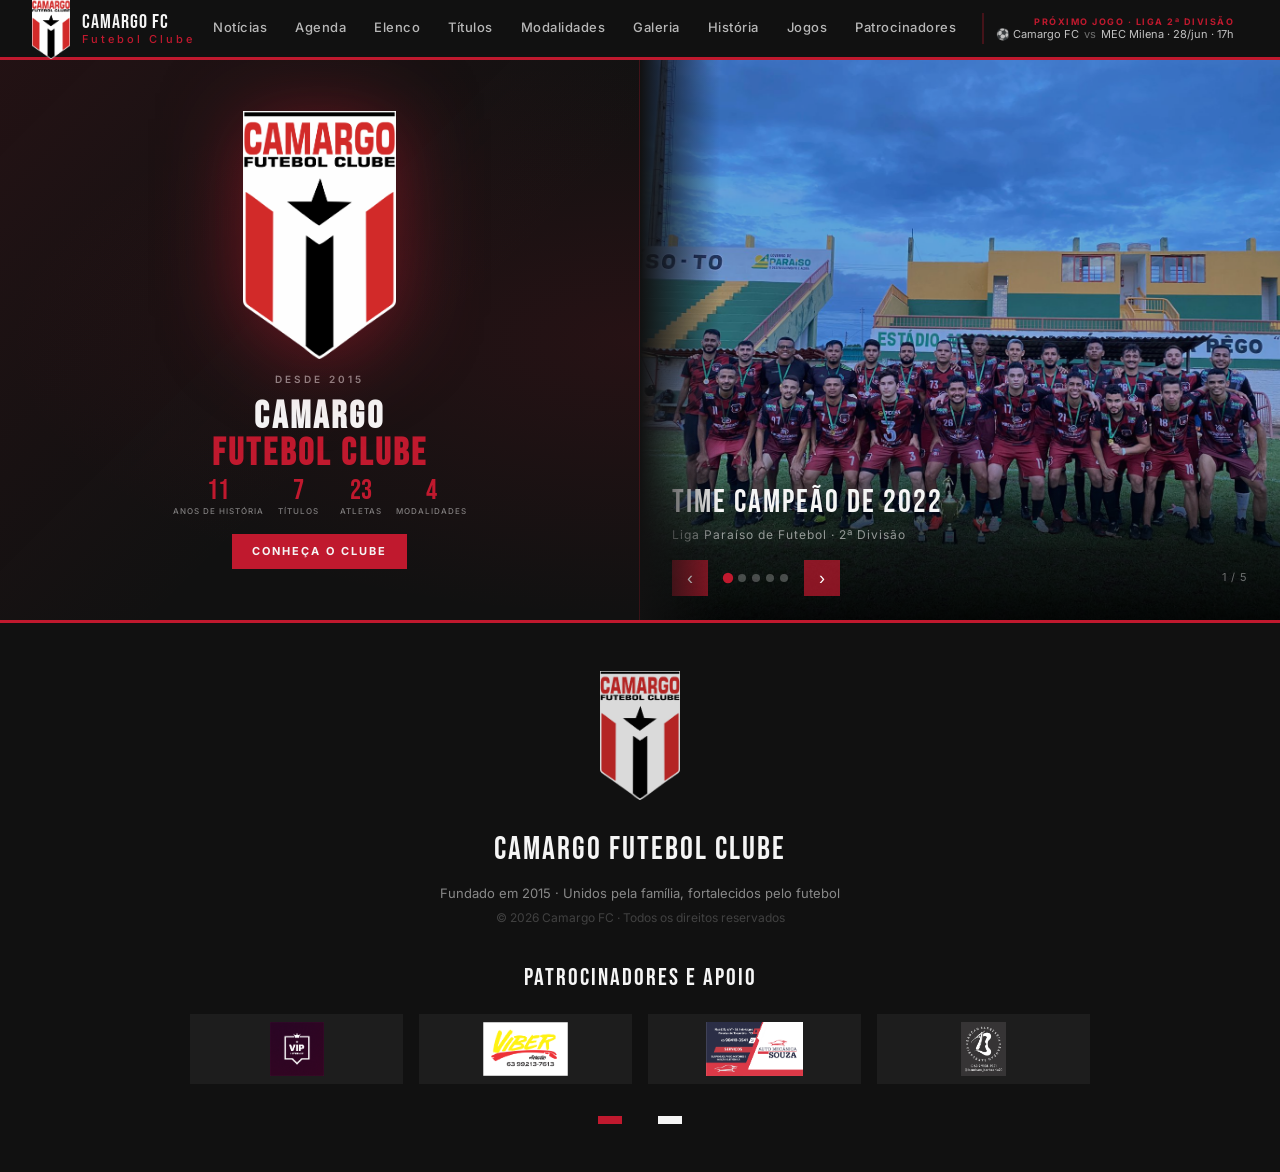
==== commit 5dfd42c1: "Add files via upload" ====
--- a/index.html
+++ b/index.html
@@ -1076,8 +1076,10 @@
   .patro-card:hover img { transform: scale(1.08); opacity: 0.85; }
 
   /* hamburguer oculto no desktop */
-  .nav-hamburger { display: none; }
-  .nav-drawer { display: none; }
+  @media (min-width: 769px) {
+    .nav-hamburger { display: none; }
+    .nav-drawer { display: none; }
+  }
 
   /* ===== CARROSSEL HERO ===== */
   .hero {
@@ -1366,6 +1368,7 @@
     .jogos-acc-meta { gap: 6px; }
   }
 
+  .nav-links a.nav-ativo { color: var(--vermelho); border-bottom: 2px solid var(--vermelho); padding-bottom: 2px; }
 </style>
 </head>
 <body>
@@ -1382,24 +1385,25 @@
   <div id="lb-legenda"><span id="lb-sub"></span></div>
 </div>
 
+
 <!-- NAV -->
 <nav>
-  <a class="nav-logo" href="#">
+  <a class="nav-logo" href="index.html">
     <div class="nav-escudo"><img src="LOGOSITE.png" alt="Escudo Camargo FC"></div>
     <div class="nav-nome">Camargo FC <span>Futebol Clube</span></div>
   </a>
   <div class="nav-links">
-    <a href="#competicoes">Notícias</a>
-    <a href="#agenda">Agenda</a>
-    <a href="#elenco">Elenco</a>
-    <a href="#titulos">Títulos</a>
-    <a href="#modalidades">Modalidades</a>
-    <a href="#galeria">Galeria</a>
-    <a href="#historia">História</a>
-    <a href="#jogos">Jogos</a>
-    <a href="#patrocinadores">Patrocinadores</a>
+    <a href="noticias.html#competicoes">Notícias</a>
+    <a href="agenda.html#agenda">Agenda</a>
+    <a href="elenco.html#elenco">Elenco</a>
+    <a href="titulos.html#titulos">Títulos</a>
+    <a href="modalidades.html#modalidades">Modalidades</a>
+    <a href="galeria.html#galeria">Galeria</a>
+    <a href="historia.html#historia">História</a>
+    <a href="jogos.html#jogos">Jogos</a>
+    <a href="patrocinadores.html#patrocinadores">Patrocinadores</a>
   </div>
-  <a href="#agenda" class="nav-proximo-jogo">
+  <a href="agenda.html#agenda" class="nav-proximo-jogo">
     <span class="nav-pj-label">Próximo Jogo · Liga 2ª Divisão</span>
     <span class="nav-pj-info">⚽ Camargo FC <em>vs</em> MEC Milena · 28/jun · 17h</span>
   </a>
@@ -1410,15 +1414,15 @@
 
 <!-- DRAWER MOBILE -->
 <div class="nav-drawer" id="navDrawer">
-  <a href="#competicoes" class="drawer-link">Competições</a>
-  <a href="#agenda" class="drawer-link">Agenda</a>
-  <a href="#elenco" class="drawer-link">Elenco</a>
-  <a href="#titulos" class="drawer-link">Títulos</a>
-  <a href="#modalidades" class="drawer-link">Modalidades</a>
-  <a href="#galeria" class="drawer-link">Galeria</a>
-  <a href="#historia" class="drawer-link">História</a>
-  <a href="#jogos" class="drawer-link">Jogos</a>
-  <a href="#patrocinadores" class="drawer-link">Patrocinadores</a>
+  <a href="noticias.html#competicoes" class="drawer-link">Notícias</a>
+  <a href="agenda.html#agenda" class="drawer-link">Agenda</a>
+  <a href="elenco.html#elenco" class="drawer-link">Elenco</a>
+  <a href="titulos.html#titulos" class="drawer-link">Títulos</a>
+  <a href="modalidades.html#modalidades" class="drawer-link">Modalidades</a>
+  <a href="galeria.html#galeria" class="drawer-link">Galeria</a>
+  <a href="historia.html#historia" class="drawer-link">História</a>
+  <a href="jogos.html#jogos" class="drawer-link">Jogos</a>
+  <a href="patrocinadores.html#patrocinadores" class="drawer-link">Patrocinadores</a>
 </div>
 
 <!-- HERO -->
@@ -1500,3146 +1504,7 @@
   </div>
 </section>
 
-<!-- COMPETIÇÕES -->
-<section id="competicoes">
-  <div class="container">
-    <div class="section-header">
-      <p class="section-eyebrow">Calendário</p>
-      <h2 class="section-title">Competições</h2>
-      <div class="section-divider"></div>
-    </div>
-    <div class="comp-grid">
-      <div class="comp-card" style="border-top-color:#2ecc71;">
-        <span class="comp-badge" style="background:#1a3a1a;color:#2ecc71;">✔ Encerrado · Vitória</span>
-        <div class="comp-nome">Amistoso Preparatório · 14/jun/2026</div>
-        <p class="comp-desc">Camargo FC venceu o Diretoria RC por <strong>3 × 1</strong> em jogo preparatório disputado no Estádio Pereirão, em Paraíso do Tocantins. Exibição sólida com gols de Yokida, Clovis Henrique e Fabiano. Destaque para as 3 assistências do Ariostocly. </p>
-        <div class="comp-info" style="margin-bottom:0.6rem;"><span>📅 14/jun/2026</span><span>⚽ Estádio Pereirão</span></div>
-        <div style="font-size:12px;color:#555;border-top:1px solid #eee;padding-top:0.5rem;">
-          <strong style="color:#111;display:block;margin-bottom:4px;">⚽ Gols Camargo FC</strong>
-          Yokida &nbsp;·&nbsp; Clovis Henrique &nbsp;·&nbsp; Fabiano
-        </div>
-      </div>
-      <div class="comp-card">
-        <span class="comp-badge ativo">Em andamento</span>
-        <div class="comp-nome">Liga Municipal 2ª Divisão - 2026</div>
-        <p class="comp-desc">Principal competição de futebol amador do município. O Camargo FC disputa a segunda divisão, buscando o Bicampeonato.</p>
-        <div class="comp-info"><span>📅 Jun–Out 2026</span><span>⚽ Paraíso do TO </span></div>
-      </div>
-      <div class="comp-card">
-        <span class="comp-badge ativo">Segundo Semestre</span>
-        <div class="comp-nome">Liga Municipal de Futsal 2026</div>
-        <p class="comp-desc">Torneio Municipal que reúne equipes de futsal amador da cidade. A equipe de futsal será formada por uma equipe SUB 17</p>
-        <div class="comp-info"><span>📅 A confirmar </span><span>🏟️ Paraíso do TO </span></div>
-      </div>
-      <div class="comp-card">
-        <span class="comp-badge">Futuro</span>
-        <div class="comp-nome">Equipe Feminina </div>
-        <p class="comp-desc">A equipe feminina do Camargo FC foi encerrada. Há planos para retorno as atividades em 2027 </p>
-        <div class="comp-info"><span>📅 A confirmar </span><span>⚽ Paraíso do TO </span></div>
-      </div>
-    </div>
-  </div>
-</section>
-
-<!-- AGENDA -->
-<section id="agenda">
-  <div class="container">
-    <div class="section-header">
-      <h2 class="section-title">Agenda de Jogos de 2026</h2>
-      <div class="section-divider"></div>
-    </div>
-   <!-- AMISTOSO -->
-   <p class="section-eyebrow">AMISTOSO</p>
-     <div class="agenda-grupo">
-      <div class="agenda-jogo" style="border-left-color:#2ecc71; background:#fafffe;">
-        <span class="agenda-badge-encerrado">✔ Encerrado · Vitória</span>
-        <div class="agenda-jogo-meta">
-          <span>📍 Estádio Pereirão</span>
-          <span>📅 14 de jun. | Domingo</span>
-          <span>🕘 16:00</span>
-        </div>
-        <div class="agenda-jogo-times">
-          <div class="agenda-time destaque">
-            <div class="agenda-time-escudo"><img src="LOGOSITE.png" alt="Camargo FC"></div>
-            <div class="agenda-time-nome">Camargo FC</div>
-          </div>
-          <div class="agenda-placar-final">3 · 1</div>
-          <div class="agenda-time">
-            <div class="agenda-time-escudo"><img src="Diretoria.jpeg" alt="Diretoria RC"></div>
-            <div class="agenda-time-nome">Diretoria RC</div>
-          </div>
-        </div>
-        <div class="agenda-gols">
-          <span class="agenda-gol-item">Yokida</span>
-          <span class="agenda-gol-item">Clovis Henrique</span>
-          <span class="agenda-gol-item">Fabiano</span>
-        </div>
-      </div>
-    <!-- Jogo 1 -->
-   <p class="section-eyebrow">14ª Liga Paraíso de Futebol 2026 · 2ª Divisão</p>
-    <div class="agenda-grupo">
-      <div class="agenda-jogo">
-        <span class="agenda-badge-encerrado">✅ Encerrado</span>
-        <div class="agenda-jogo-meta">
-          <span>📍 Antônio Damião</span>
-          <span>📅 18 de jun. | qui.</span>
-          <span>🕘 21:00</span>
-        </div>
-        <div class="agenda-jogo-times">
-          <div class="agenda-time">
-            <div class="agenda-time-escudo"><img src="Real_tocantins.png" alt="Real Tocantins FC"></div>
-            <div class="agenda-time-nome">Real Tocantins F.C</div>
-          </div>
-          <div class="agenda-placar-final">4 · 2</div>
-          <div class="agenda-time destaque">
-            <div class="agenda-time-escudo"><img src="LOGOSITE.png" alt="Camargo FC"></div>
-            <div class="agenda-time-nome">Camargo FC</div>
-          </div>
-        </div>
-        <div class="agenda-gols">
-          <span class="agenda-gol-item">André</span>
-          <span class="agenda-gol-item">Clovis Henrique</span>
-        </div>
-      </div>
-
-      <!-- Jogo 2 -->
-      <div class="agenda-jogo">
-        <span class="agenda-badge-proximo">🔴 Próximo jogo</span>
-        <div class="agenda-jogo-meta">
-          <span>📍 Antônio Damião</span>
-          <span>📅 28 de jun. | dom.</span>
-          <span>🕓 17:00</span>
-        </div>
-        <div class="agenda-jogo-times">
-          <div class="agenda-time destaque">
-            <div class="agenda-time-escudo"><img src="LOGOSITE.png" alt="Camargo FC"></div>
-            <div class="agenda-time-nome">Camargo FC</div>
-          </div>
-          <div class="agenda-vs">VS</div>
-          <div class="agenda-time">
-            <div class="agenda-time-escudo"><img src="Milena.png" alt="Camargo FC"></div>
-            <div class="agenda-time-nome">MEC – Milena Esporte Clube</div>
-          </div>
-        </div>
-      </div>
-
-      <!-- Jogo 3 -->
-      <div class="agenda-jogo">
-        <div class="agenda-jogo-meta">
-          <span>📍Antônio Damião</span>
-          <span>📅 15 de jul. | qua </span>
-          <span>🕓 19:45 </span>
-        </div>
-        <div class="agenda-jogo-times">
-          <div class="agenda-time">
-            <div class="agenda-time-escudo"><img src="JBtocantins.jpeg" alt="Camargo FC"></div>
-            <div class="agenda-time-nome">JB Tocantins Esporte Clube</div>
-          </div>
-          <div class="agenda-vs">VS</div>
-          <div class="agenda-time destaque">
-            <div class="agenda-time-escudo"><img src="LOGOSITE.png" alt="Camargo FC"></div>
-            <div class="agenda-time-nome">Camargo FC</div>
-          </div>
-        </div>
-      </div>
-
-      <!-- Jogo 4 -->
-      <div class="agenda-jogo">
-        <div class="agenda-jogo-meta">
-          <span>📍Antônio Damião</span>
-          <span>📅 15 de Ago. | sab </span>
-          <span>🕓 17:00</span>
-        </div>
-        <div class="agenda-jogo-times">
-          <div class="agenda-time destaque">
-            <div class="agenda-time-escudo"><img src="LOGOSITE.png" alt="Camargo FC"></div>
-            <div class="agenda-time-nome">Camargo FC</div>
-          </div>
-          <div class="agenda-vs">VS</div>
-          <div class="agenda-time">
-            <div class="agenda-time-escudo"><img src="Atl_paraisense.jpeg" alt="Camargo FC"></div>
-            <div class="agenda-time-nome">Atlético Paraisense FC</div>
-          </div>
-        </div>
-      </div>
-
-      <!-- Jogo 5 -->
-      <div class="agenda-jogo">
-        <div class="agenda-jogo-meta">
-          <span>📍Antônio Damião</span>
-          <span>📅 15 de Set. | ter </span>
-          <span>🕓 19:45</span>
-        </div>
-        <div class="agenda-jogo-times">
-          <div class="agenda-time">
-            <div class="agenda-time-escudo"><img src="NG.png" alt="Camargo FC"></div>
-            <div class="agenda-time-nome">Ass. Esportiva Nova Geração</div>
-          </div>
-          <div class="agenda-vs">VS</div>
-          <div class="agenda-time destaque">
-            <div class="agenda-time-escudo"><img src="LOGOSITE.png" alt="Camargo FC"></div>
-            <div class="agenda-time-nome">Camargo FC</div>
-          </div>
-        </div>
-      </div>
-    </div>
-  </div>
-</section>
-
-<!-- ELENCO -->
-<section id="elenco">
-  <div class="container">
-    <div class="section-header">
-      <p class="section-eyebrow">Temporada 2026</p>
-      <h2 class="section-title">Elenco Atual</h2>
-      <div class="section-divider"></div>
-      <button class="compartilhar-btn" id="elenco-compartilhar-btn" type="button" style="margin-top:0.75rem;" onclick="(function(btn){var url=window.location.href.split('#')[0]+'#elenco';if(navigator.share){navigator.share({title:'Elenco Camargo FC',text:'Confira o elenco do Camargo FC!',url:url}).catch(function(){});} else{navigator.clipboard.writeText(url).then(function(){btn.classList.add('copiado');btn.textContent='✓ Link copiado!';setTimeout(function(){btn.classList.remove('copiado');btn.innerHTML=btn.getAttribute('data-original');},2000);}).catch(function(){});} })(this)"><svg xmlns='http://www.w3.org/2000/svg' viewBox='0 0 24 24' fill='none' stroke='currentColor' stroke-width='2' stroke-linecap='round' stroke-linejoin='round'><circle cx='18' cy='5' r='3'/><circle cx='6' cy='12' r='3'/><circle cx='18' cy='19' r='3'/><line x1='8.59' y1='13.51' x2='15.42' y2='17.49'/><line x1='15.41' y1='6.51' x2='8.59' y2='10.49'/></svg> Compartilhar Elenco</button>
-    </div>
-
-    <div class="elenco-filtros">
-      <button class="filtro-btn ativo" onclick="filtrar(this, 'todos')">Todos</button>
-      <button class="filtro-btn" onclick="filtrar(this, 'goleiro')">Goleiros</button>
-      <button class="filtro-btn" onclick="filtrar(this, 'defensor')">Defensores</button>
-      <button class="filtro-btn" onclick="filtrar(this, 'meio')">Meio-campo</button>
-      <button class="filtro-btn" onclick="filtrar(this, 'atacante')">Atacantes</button>
-    </div>
-
-    <div class="elenco-grid" id="elencoGrid">
-      <!-- GOLEIROS -->
-      <div class="jogador-card" data-pos="goleiro" data-foto="fotos/iago.jpg"><div class="jogador-avatar"><img src="Iago.jpeg" alt="Foto Iago"></div><div class="jogador-nome">Iago</div><div class="jogador-posicao">Goleiro</div><div class="jogador-numero">20 anos</div><span class="jogador-posicao-badge">GL</span></div>
-      <div class="jogador-card" data-pos="goleiro" data-foto="LucasC.jpeg"><div class="jogador-avatar"><img src="LucasC.jpeg" alt="Foto Lucas Cauã"></div><div class="jogador-nome">Lucas Cauã</div><div class="jogador-posicao">Goleiro</div><div class="jogador-numero">17 anos</div><span class="jogador-posicao-badge">GL</span></div>
-      <!-- ZAGUEIROS -->
-      <div class="jogador-card" data-pos="defensor"><div class="jogador-avatar"><img src="GustavoG.jpeg" alt="Foto Gustavo Gomes"></div><div class="jogador-nome">Gustavo Gomes</div><div class="jogador-posicao">Zagueiro</div><div class="jogador-numero">15 anos</div><span class="jogador-posicao-badge">ZAG</span></div>
-      <div class="jogador-card" data-pos="defensor"><div class="jogador-avatar"><img src="Daniel.jpeg" alt="Foto Daniel"></div><div class="jogador-nome">Daniel</div><div class="jogador-posicao">Zagueiro</div><div class="jogador-numero">24 anos</div><span class="jogador-posicao-badge">ZAG</span></div>
-      <div class="jogador-card" data-pos="defensor"><div class="jogador-avatar"><img src="Peixao.jpeg" alt="Foto David Peixão"></div><div class="jogador-nome">David Peixão</div><div class="jogador-posicao">Zagueiro</div><div class="jogador-numero">27 anos</div><span class="jogador-posicao-badge">ZAG</span></div>
-      <div class="jogador-card" data-pos="defensor"><div class="jogador-avatar"><img src="Michael.jpeg" alt="Foto Michael Davi"></div><div class="jogador-nome">Michael Davi</div><div class="jogador-posicao">Zagueiro / Lateral</div><div class="jogador-numero">17 anos</div><span class="jogador-posicao-badge">ZAG/LAT</span></div>
-      <!-- LATERAIS -->
-      <div class="jogador-card" data-pos="defensor"><div class="jogador-avatar"><img src="Fabiano.jpeg" alt="Foto Fabiano"></div><div class="jogador-nome">Fabiano</div><div class="jogador-posicao">Lateral Direito</div><div class="jogador-numero">30 anos</div><span class="jogador-posicao-badge">LD</span></div>
-      <div class="jogador-card" data-pos="defensor"><div class="jogador-avatar"><img src="GabrielA.jpg" alt="Foto GabrielA"></div><div class="jogador-nome">Gabriel Antonio</div><div class="jogador-posicao">Lateral Direito</div><div class="jogador-numero">23 anos</div><span class="jogador-posicao-badge">LD</span></div>      
-      <div class="jogador-card" data-pos="defensor"><div class="jogador-avatar"><img src="Eduardo.jpeg" alt="Foto Eduardo N."></div><div class="jogador-nome">Eduardo N.</div><div class="jogador-posicao">Lateral Esquerdo</div><div class="jogador-numero">22 anos</div><span class="jogador-posicao-badge">LE</span></div>
-      <div class="jogador-card" data-pos="defensor"><div class="jogador-avatar"><img src="Guilherme.jpeg" alt="Foto Guilherme"></div><div class="jogador-nome">Guilherme</div><div class="jogador-posicao">Lateral Esquerdo</div><div class="jogador-numero">22 anos</div><span class="jogador-posicao-badge">LE</span></div>
-      <!-- VOLANTES -->
-      <div class="jogador-card" data-pos="meio"><div class="jogador-avatar"><img src="DaviLucas.jpeg" alt="Foto Davi Lucas"></div><div class="jogador-nome">Davi Lucas</div><div class="jogador-posicao">Volante</div><div class="jogador-numero">16 anos</div><span class="jogador-posicao-badge">VOL</span></div>
-      <div class="jogador-card" data-pos="meio"><div class="jogador-avatar"><img src="DavidNovaes.jpeg" alt="Foto David Novaes"></div><div class="jogador-nome">David Novaes</div><div class="jogador-posicao">Volante</div><div class="jogador-numero">26 anos</div><span class="jogador-posicao-badge">VOL</span></div>
-      <div class="jogador-card" data-pos="meio"><div class="jogador-avatar"><img src="JoaoMarcelo.jpeg" alt="Foto João Marcelo"></div><div class="jogador-nome">João Marcelo</div><div class="jogador-posicao">Volante</div><div class="jogador-numero">21 anos</div><span class="jogador-posicao-badge">VOL</span></div>
-      <div class="jogador-card" data-pos="meio"><div class="jogador-avatar"><img src="Chico.jpeg" alt="Foto Chico"></div><div class="jogador-nome">Chico</div><div class="jogador-posicao">Volante / Meia</div><div class="jogador-numero">26 anos</div><span class="jogador-posicao-badge">VOL/MEI</span></div>
-      <!-- MEIAS -->
-      <div class="jogador-card" data-pos="meio"><div class="jogador-avatar"><img src="CarlosH.jpeg" alt="Foto Carlos Henrique"></div><div class="jogador-nome">Carlos Henrique</div><div class="jogador-posicao">Meia</div><div class="jogador-numero">16 anos</div><span class="jogador-posicao-badge">MEI</span></div>
-      <div class="jogador-card" data-pos="meio"><div class="jogador-avatar"><img src="Caio.jpeg" alt="Foto Caio"></div><div class="jogador-nome">Caio</div><div class="jogador-posicao">Meia</div><div class="jogador-numero">20 anos</div><span class="jogador-posicao-badge">MEI</span></div>
-      <div class="jogador-card" data-pos="meio"><div class="jogador-avatar"><img src="Ari.jpeg" alt="Foto Ariostocly"></div><div class="jogador-nome">Ariostocly</div><div class="jogador-posicao">Meia Atacante</div><div class="jogador-numero">22 anos</div><span class="jogador-posicao-badge">MEI/ATA</span></div>
-      <!-- PONTAS / ATACANTES -->
-      <div class="jogador-card" data-pos="atacante"><div class="jogador-avatar"><img src="JoaoMarcal.jpeg" alt="Foto João Marçal"></div><div class="jogador-nome">João Marçal</div><div class="jogador-posicao">Ponta</div><div class="jogador-numero">16 anos</div><span class="jogador-posicao-badge">PTA</span></div>
-      <div class="jogador-card" data-pos="atacante"><div class="jogador-avatar"><img src="Clovis.jpeg" alt="Foto Clovis Henrique"></div><div class="jogador-nome">Clovis Henrique</div><div class="jogador-posicao">Ponta</div><div class="jogador-numero">19 anos</div><span class="jogador-posicao-badge">PTA</span></div>
-     <div class="jogador-card" data-pos="atacante"><div class="jogador-avatar"><img src="Yokida.jpeg" alt="Foto Yokida"></div><div class="jogador-nome">Yokida</div><div class="jogador-posicao">Ponta</div><div class="jogador-numero">31 anos</div><span class="jogador-posicao-badge">PTA</span></div>
-     <div class="jogador-card" data-pos="atacante"><div class="jogador-avatar"><img src="GabrielT.jpeg" alt="Foto Gabriel Tolintino"></div><div class="jogador-nome">Gabriel Tolintino</div><div class="jogador-posicao">Ponta / Atacante</div><div class="jogador-numero">25 anos</div><span class="jogador-posicao-badge">PTA/ATA</span></div>
-      <div class="jogador-card" data-pos="atacante"><div class="jogador-avatar"><img src="ArthurB.png" alt="Foto Arthur Sousa Bileu"></div><div class="jogador-nome">Arthur Sousa Bileu</div><div class="jogador-posicao">Atacante</div><div class="jogador-numero">16 anos</div><span class="jogador-posicao-badge">ATA</span></div>
-      <div class="jogador-card" data-pos="atacante"><div class="jogador-avatar"><img src="Andre.jpeg" alt="Foto André"></div><div class="jogador-nome">André</div><div class="jogador-posicao">Atacante</div><div class="jogador-numero">25 anos</div><span class="jogador-posicao-badge">ATA</span></div>
-    </div>
-
-    <!-- COMISSÃO TÉCNICA -->
-    <div class="comissao-header">
-      <span class="comissao-label">Comissão Técnica</span>
-      <div class="comissao-linha"></div>
-    </div>
-    <div class="comissao-grid">
-
-      <div class="comissao-card">
-        <div class="comissao-avatar">
-          <img src="CL.jpg" alt="Carlos Leandro"
-               onerror="this.style.display='none';this.nextElementSibling.style.display='flex';">
-          <span class="comissao-avatar-placeholder" style="display:none;"><img src="CL.jpg" alt="Foto CL"></span>
-        </div>
-        <div class="comissao-cargo">Técnico</div>
-        <div class="comissao-nome">Carlos Leandro</div>
-        <div class="comissao-idade">33 anos</div>
-        <span class="comissao-badge">TEC</span>
-      </div>
-
-      <div class="comissao-card">
-        <div class="comissao-avatar">
-          <img src="Diogo.jpg" alt="Diogo Souza"
-               onerror="this.style.display='none';this.nextElementSibling.style.display='flex';">
-          <span class="comissao-avatar-placeholder" style="display:none;"><img src="Diogo.jpg" alt="Foto Diogo"></span>
-        </div>
-        <div class="comissao-cargo">Auxiliar Técnico</div>
-        <div class="comissao-nome">Diogo Souza</div>
-        <div class="comissao-idade">34 anos</div>
-        <span class="comissao-badge">AUX</span>
-      </div>
-
-      <div class="comissao-card">
-        <div class="comissao-avatar">
-          <img src="KD.png" alt="Karllos Danyel"
-               onerror="this.style.display='none';this.nextElementSibling.style.display='flex';">
-          <span class="comissao-avatar-placeholder" style="display:none;"><img src="KD.png" alt="Foto KD"></span>
-        </div>
-        <div class="comissao-cargo">Auxiliar Técnico</div>
-        <div class="comissao-nome">Karllos Danyel</div>
-        <div class="comissao-idade">25 anos</div>
-        <span class="comissao-badge">AUX</span>
-      </div>
-
-    </div>
-
-  </div>
-</section>
-
-
-<!-- TÍTULOS -->
-<section id="titulos">
-  <div class="container">
-    <div class="section-header">
-      <p class="section-eyebrow">Conquistas</p>
-      <h2 class="section-title">Galeria de Títulos</h2>
-      <div class="section-divider"></div>
-    </div>
-    <div class="titulos-grid">
-      <div class="titulo-card">
-        <span class="titulo-icon">🏆</span>
-        <div class="titulo-nome">Liga Municipal 2ª Divisão </div>
-        <div class="titulo-qtd">1</div>
-        <div class="titulo-anos">2022</div>
-      </div>
-      <div class="titulo-card">
-        <span class="titulo-icon">🏆</span>
-        <div class="titulo-nome">Taça Nova Geração</div>
-        <div class="titulo-qtd">1</div>
-        <div class="titulo-anos">2023</div>
-      </div>
-      <div class="titulo-card">
-        <span class="titulo-icon">🥇</span>
-        <div class="titulo-nome">Torneio de Inverno</div>
-        <div class="titulo-qtd">1</div>
-        <div class="titulo-anos">2020</div>
-      </div>
-      <div class="titulo-card">
-        <span class="titulo-icon">🌟</span>
-        <div class="titulo-nome">Quadrangulares</div>
-        <div class="titulo-qtd">4</div>
-        <div class="titulo-anos">2017-2019-2020-2021</div>
-      </div>
-    </div>
-  </div>
-</section>
-
-<!-- MODALIDADES -->
-<section id="modalidades">
-  <div class="container">
-    <div class="section-header">
-      <p class="section-eyebrow">Esportes</p>
-      <h2 class="section-title">Modalidades</h2>
-      <div class="section-divider"></div>
-    </div>
-    <div class="modal-grid">
-      <div class="modal-card">
-        <span class="modal-icon">⚽</span>
-        <div class="modal-nome">Futebol de Campo</div>
-        <p class="modal-desc">A modalidade principal do clube. Equipe masculina disputa torneios municipais e estaduais com 22 atletas inscritos.</p>
-      </div>
-      <div class="modal-card">
-        <span class="modal-icon">🏃</span>
-        <div class="modal-nome">Futsal</div>
-        <p class="modal-desc">Criado em 21, o futsal evoluiu rapidamente. Equipe disputando a Liga Municipal com grupo de 14 jogadores.</p>
-      </div>
-      <div class="modal-card">
-        <span class="modal-icon">👩</span>
-        <div class="modal-nome">Futebol Feminino</div>
-        <p class="modal-desc">Lançado em 2021, o time feminino representa a inclusão e o crescimento do clube. Primeira temporada oficial em 2021.</p>
-      </div>
-      <div class="modal-card">
-        <span class="modal-icon">🧒</span>
-        <div class="modal-nome">Categorias de Base</div>
-        <p class="modal-desc">Projeto social que revela jovens talentos inciado em 2023. Atende crianças e adolescentes de 4 a 15 anos.</p>
-      </div>
-    </div>
-  </div>
-</section>
-
-<!-- GALERIA -->
-<section id="galeria">
-  <div class="container">
-    <div class="section-header">
-      <p class="section-eyebrow">Fotos & Memórias</p>
-      <h2 class="section-title">Galeria</h2>
-      <div class="section-divider"></div>
-    </div>
-
-    <div class="galeria-tabs">
-      <button class="galeria-tab" onclick="abrirGaleria(this,'gal-titulos')">🏆 Títulos</button>
-      <button class="galeria-tab ativo" onclick="abrirGaleria(this,'gal-atletas')">👤 Atletas Marcantes </button>
-      <button class="galeria-tab" onclick="abrirGaleria(this,'gal-jogos')">⚽ Jogos</button>
-      <button class="galeria-tab" onclick="abrirGaleria(this,'gal-bastidores')">🎬 Bastidores</button>
-    </div>
-
-    <!-- Títulos -->
-    <div id="gal-titulos" class="galeria-tab-content">
-      <div class="galeria-grid">
-        <div class="galeria-card">
-          <div class="galeria-card-img">
-            <img src="Time2022.jpg" alt="Time 2022">
-          </div>
-          <div class="galeria-card-info">
-            <div class="galeria-card-titulo">Time Campeão de 2022</div>
-          </div>
-        </div>
-        <div class="galeria-card">
-          <div class="galeria-card-img">
-            <img src="Campeao2022.jpg" alt="Campeão 2022">
-          </div>
-          <div class="galeria-card-info">
-            <div class="galeria-card-titulo">Campeão Liga Paraíso de Futebol - 2ª Divisão (2022)</div>
-          </div>
-        </div>
-        <div class="galeria-card">
-          <div class="galeria-card-img">
-            <img src="CampeaoNG.jpeg" alt="Campeão NG">
-          </div>
-          <div class="galeria-card-info">
-            <div class="galeria-card-titulo">Campeão Tornieo Nova Geração (2023)</div>
-          </div>
-        </div>
-      </div>
-    </div>
-    <!-- Atletas -->
-    <div id="gal-atletas" class="galeria-tab-content ativo">
-      <div class="galeria-grid">
-        <div class="galeria-card">
-          <div class="galeria-card-img portrait">
-            <img src="Chico.jpg" alt="Chico – Volante / Meia">
-          </div>
-          <div class="galeria-card-info">
-            <div class="galeria-card-titulo">João Vitor 'Chico'</div>
-            <div class="galeria-card-desc">Volante/Meia - FUTEBOL | 26 anos  <br> 30 jogos | 1 Gol | 2 Ass <br><br> Temporadas: <br> 2022 🏆 | 7 Jg  - 1 Gol  <br> 2023 | 16 Jg - 2 Ass <br> 2024 | 7 Jg <br> 2026 | Retorno </div>
-          </div>
-        </div>
-        <div class="galeria-card">
-          <div class="galeria-card-img portrait">
-            <img src="Kiley.jpg" alt="Kiley – Lateral / Meia">
-          </div>
-          <div class="galeria-card-info">
-            <div class="galeria-card-titulo">Kiley</div>
-            <div class="galeria-card-desc">Meia e Lateral - FUTEBOL e SOCIETY | 46 anos  <br> CAMPO: 19 jogos | 4 Gols | 3 Ass <br><br> Temporadas: <br> 2021 | 3 Jg  - 2 Ass  <br> 2022 🏆 | 9 Jg  - 4 Gol  <br> 2023 | 7 Jg - 1 Ass </div>
-          </div>
-        </div>
-        <div class="galeria-add-card"><span>＋</span><span>Adicionar foto</span></div>
-      </div>
-    </div>
-
-    <!-- Jogos -->
-    <div id="gal-jogos" class="galeria-tab-content">
-      <div class="galeria-grid">
-        <div class="galeria-aviso" style="grid-column:1/-1; padding:4rem 1rem;">
-          <span class="galeria-aviso-icon">📷</span>
-          <p class="galeria-aviso-text" style="color:#555; font-size:15px;">Fotos dos jogos em breve</p>
-          <p style="color:#444; font-size:12px; margin-top:0.5rem; letter-spacing:1px;">Adicione as imagens para exibir aqui</p>
-        </div>
-        <div class="galeria-add-card"><span>＋</span><span>Adicionar foto</span></div>
-        <div class="galeria-add-card"><span>＋</span><span>Adicionar foto</span></div>
-        <div class="galeria-add-card"><span>＋</span><span>Adicionar foto</span></div>
-      </div>
-    </div>
-
-    <!-- Bastidores -->
-    <div id="gal-bastidores" class="galeria-tab-content">
-      <div class="galeria-grid">
-        <div class="galeria-aviso" style="grid-column:1/-1; padding:4rem 1rem;">
-          <span class="galeria-aviso-icon">🎬</span>
-          <p class="galeria-aviso-text" style="color:#555; font-size:15px;">Bastidores em breve</p>
-          <p style="color:#444; font-size:12px; margin-top:0.5rem; letter-spacing:1px;">Adicione as imagens para exibir aqui</p>
-        </div>
-        <div class="galeria-add-card"><span>＋</span><span>Adicionar foto</span></div>
-        <div class="galeria-add-card"><span>＋</span><span>Adicionar foto</span></div>
-        <div class="galeria-add-card"><span>＋</span><span>Adicionar foto</span></div>
-      </div>
-    </div>
-  </div>
-</section>
-
-<!-- HISTÓRIA -->
-<section id="historia">
-  <div class="container">
-    <div class="section-header">
-      <p class="section-eyebrow">Sobre o clube</p>
-      <h2 class="section-title">Nossa História</h2>
-      <div class="section-divider"></div>
-    </div>
-    <div class="historia-grid">
-      <div class="historia-texto">
-  <p>
-    O <strong>Camargo Futebol Clube</strong> nasceu de algo simples, mas que carrega um significado enorme:
-    a paixão pelo futebol e o valor da família.
-  </p>
-
-  <p>
-    Tudo começou em <strong>2013</strong>, em Paraíso do Tocantins, quando um grupo formado por
-    <strong>primos, irmãos e seus filhos da família Camargo</strong> passou a se reunir nos fins de semana
-    para jogar bola. O que era inicialmente apenas um momento de lazer e confraternização foi ganhando força,
-    criando laços, histórias e o desejo de representar algo maior.
-  </p>
-
-  <p>
-    No final de <strong>2015</strong>, aquele grupo ganhou oficialmente uma identidade: nasceu a
-    <strong>Família Gomes Camargo</strong>, o primeiro nome da equipe. Com muita vontade e poucos recursos,
-    o time começou sua caminhada disputando amistosos e pequenos torneios quadrangulares, utilizando até mesmo
-    uniformes emprestados, com as cores azul e branco.
-  </p>
-
-  <p>
-    Dentro de campo, vieram muitos jogos, desafios e conquistas. A equipe foi se fortalecendo, acumulando
-    mais vitórias do que derrotas e conquistando respeito entre os times da região. Mais do que resultados,
-    aquele período construiu uma base sólida de amizade, união e amor pelo esporte.
-  </p>
-
-  <p>
-    Com o passar dos anos, o tempo também trouxe novos desafios. As primeiras gerações, formadas por atletas
-    das categorias <strong>40+ e 50+</strong>, começaram a sentir o peso da idade, e em <strong>2019</strong>
-    surgiu a necessidade de uma renovação.
-  </p>
-
-  <p>
-    O projeto então abriu espaço para novos jogadores, amigos e atletas que compartilhavam o mesmo espírito
-    competitivo e o desejo de fazer história no futebol amador.
-  </p>
-
-  <p>
-    Foi assim que nasceu o <strong>CAMARGO FC</strong>: um clube renovado, unindo a tradição da família
-    com novos talentos, formando uma equipe preparada para disputar campeonatos e representar
-    Paraíso do Tocantins dentro das quatro linhas.
-  </p>
-
-  <p>
-    Em <strong>2021</strong>, o clube disputou seu primeiro campeonato municipal oficial, iniciando uma nova
-    fase de crescimento.
-  </p>
-
-  <p>
-    Com uma nova identidade visual, o Camargo FC adotou as cores
-    <strong>vermelho e preto</strong>, símbolos da sua essência:
-    o vermelho representa a paixão, energia e entrega de cada atleta;
-    o preto representa a força, união e determinação de um time que nunca deixa de lutar.
-  </p>
-
-  <p>
-    O escudo do clube, marcado por suas listras e sua estrela, tornou-se símbolo de orgulho para todos
-    que fazem parte dessa história.
-  </p>
-
-  <p>
-    Ao longo dos anos, o Camargo FC cresceu, conquistou seu espaço, formou elencos competitivos e se tornou
-    mais do que um time de futebol: tornou-se um ponto de encontro entre gerações, uma família formada
-    dentro e fora dos campos.
-  </p>
-
-  <p>
-    Hoje, o Camargo FC segue escrevendo sua história com amizade, respeito, dedicação e a mesma paixão
-    que deu origem a tudo:
-    <strong>o amor pelo futebol.</strong>
-  </p>
-      </div>
-      <div>
-        <ul class="timeline">
-          <li>
-            <span class="timeline-year">2013</span>
-            Início do horário de futebol society para membros da família Camargo.
-          </li>
-          <li>
-            <span class="timeline-year">2015</span>
-            Primeira partida em jogo amistoso, marcando o início do Time Gomes Camargo. Vencendo por 4x1 o time da Thrimil.
-          </li>
-          <li>
-            <span class="timeline-year">2016</span>
-            Campeão do Torneio da Família Camargo em Uruaçu - GO.
-          </li>
-          <li>
-            <span class="timeline-year">2017</span>
-            <span class="timeline-sub">Vice-campeão do Torneio da Família Camargo em Paraíso do Tocantins.</span>
-            <span class="timeline-sub">Vencedor de um Quadrangular no campo do Dertins organizado pela APP.</span>
-          </li>
-          <li>
-            <span class="timeline-year">2019</span>
-            <span class="timeline-sub">Vencedor de um Quadrangular no campo do Dertins organizado pelo Time do Mitos FC.</span>
-            <span class="timeline-sub">O time abre espaço para novos jogadores amadores, iniciando novo ciclo.</span>
-          </li>
-          <li>
-            <span class="timeline-year">2020</span>
-            <span class="timeline-sub">O time passa oficialmente a se chamar CAMARGO FC.</span>
-            <span class="timeline-sub">Primeiro título de maior expressão: CAMPEÃO da I Copa de Inverno.</span>
-          </li>
-          <li>
-            <span class="timeline-year">2021</span>
-            <span class="timeline-sub">Inicio do Time Sub 20 de Society, Camargo JR.</span>
-            <span class="timeline-sub">Primeiro jogo do Time de Futebol da história, vencendo por 2x1 o Time de Pugmil no estádio Antônio do Chupé - PUGMIL.</span>
-            <span class="timeline-sub">Participação na Copa Boleirada Bets, 1x1 contra o time da Abreulândia. Primeiro jogo contra um adversário a nível estadual.</span>
-            <span class="timeline-sub">Inicio do Futsal, estreia com vitória por 4x1 vs Rigor City, na Liga Paraiso de Futsal. Caiu nas quartas, derrotado pelo Katrina por 2x1.</span>
-            <span class="timeline-sub">Camargo JR Campeão do Torneio do Chapadão de society, vencendo o Camargo FC na final.</span>
-            <span class="timeline-sub">Estreia na Copa Paraíso de Futebol 1ª divisão contra o NC Paraíso (Time profissional) empate em 1x1. Caiu nas semifinais, derrotado pelo IBIS por 1x0.</span>
-            <span class="timeline-sub">Estreia do Time feminino de society no Torneio Arena Park, chegando as semifinais vs o TEC Palmas.</span>
-            <span class="timeline-sub">Estreia do Time de Beach Soccer, chegando as quartas de finais da Liga Paraíso.</span>
-          </li>
-          <li>
-            <span class="timeline-year">2022</span>
-            <span class="timeline-sub">CAMPEÃO da Liga Municipal de Futebol - 2ª divisão, Camargo 1x1 Chico Rato, 4x2 nos pênaltis (Campanha invicta).</span>
-            <span class="timeline-sub">Beach Soccer, queda nas quartas de finais da Liga Paraíso na disputa de pênaltis, eliminado com campanha invicta.</span>
-            <span class="timeline-sub">Camargo JR (terceiro colocado) chegando as semifinais da Copa Paraíso de Futebol Society com 32 equipes participantes.</span>
-          </li>
-          <li>
-            <span class="timeline-year">2023</span>
-            <span class="timeline-sub">Criação da categoria de base com crianças de 10 a 14 anos. CAMARGO ACADEMY.</span>
-            <span class="timeline-sub">Campeão Sub 11 da Copa Cariri de Futebol de campo.</span>
-            <span class="timeline-sub">Vice Campeão da Liga Municipal de Futebol - 2ª divisão, Camargo 0x1 Chico Rato.</span>
-            <span class="timeline-sub">Beach Soccer, queda nas semifinais da Liga Paraíso na disputa de pênaltis, eliminado com campanha invicta.</span>
-            <span class="timeline-sub">Time Feminino disputa as Ligas de Futsal, Society e Beach Soccer.</span>
-          </li>
-          <li>
-            <span class="timeline-year">2024</span>
-            Camargo FC chega as semifinais da Liga Paraíso de Futebol - 2ª Divisão.
-          </li>
-          <li>
-            <span class="timeline-year">2025</span>
-            Camargo FC chega as semifinais da Liga Paraíso de Futebol - 2ª Divisão, eliminado nos pênaltis.
-          </li>
-        </ul>
-      </div>
-    </div>
-  </div>
-</section>
-
-<!-- JOGOS -->
-<section id="jogos">
-  <div class="container">
-    <div class="section-header">
-      <p class="section-eyebrow">Histórico completo</p>
-      <h2 class="section-title">Jogos por Modalidade</h2>
-      <div class="section-divider"></div>
-    </div>
-
-    <!-- Accordion de modalidades -->
-    <div class="jogos-accordion" id="jogosAccordion">
-
-      <!-- ⚽ CAMPO -->
-      <div class="jogos-acc-item">
-        <button class="jogos-acc-header" onclick="toggleAcc(this,'acc-campo')">
-          <div class="jogos-acc-titulo">
-            <span class="jogos-acc-emoji">⚽</span> Campo (Futebol 11)
-          </div>
-          <div class="jogos-acc-meta">
-            <span class="jogos-acc-badge">45 jogos</span>
-            <span class="jogos-acc-arrow">▼</span>
-          </div>
-        </button>
-        <div class="jogos-acc-body" id="acc-campo">
-          <!-- Filter bar campo -->
-          <div class="jogos-filtros">
-            <div class="jogos-search-wrap">
-              <input type="text" class="acc-search" data-acc="acc-campo" placeholder="🔍  Buscar adversário, competição..." oninput="filtrarJogosAcc(this)">
-            </div>
-            <div class="jogos-result-filters">
-              <button class="res-btn ativo" onclick="filtrarResAcc(this,'todos','acc-campo')">Todos</button>
-              <button class="res-btn vitoria" onclick="filtrarResAcc(this,'V','acc-campo')">Vitória</button>
-              <button class="res-btn empate" onclick="filtrarResAcc(this,'E','acc-campo')">Empate</button>
-              <button class="res-btn derrota" onclick="filtrarResAcc(this,'D','acc-campo')">Derrota</button>
-            </div>
-          </div>
-      <div class="jogos-stats-bar">
-        <div class="jstat"><span class="jstat-num">45</span><span class="jstat-label">Jogos</span></div>
-        <div class="jstat jstat-v"><span class="jstat-num">18</span><span class="jstat-label">Vitórias</span></div>
-        <div class="jstat jstat-e"><span class="jstat-num">10</span><span class="jstat-label">Empates</span></div>
-        <div class="jstat jstat-d"><span class="jstat-num">17</span><span class="jstat-label">Derrotas</span></div>
-        <div class="jstat"><span class="jstat-num">89×90</span><span class="jstat-label">Gols F/S</span></div>
-        <div class="jstat"><span class="jstat-num">40.7%</span><span class="jstat-label">Aproveit.</span></div>
-      </div>
-      <div class="tabela-wrap">
-        <table class="jogos-tabela">
-          <thead>
-            <tr>
-              <th>Nº</th>
-              <th>Data</th>
-              <th>Adversário</th>
-              <th>Placar</th>
-              <th>Res.</th>
-              <th>Competição</th>
-              <th>Local</th>
-            </tr>
-          </thead>
-          <tbody id="tab-society-body">
-            
-        <tr data-res="V" data-search="bar sem lona (pugmil) amistoso">
-          <td class="td-num">1</td>
-          <td class="td-data">14/10/2021</td>
-          <td class="td-adv">BAR SEM LONA (PUGMIL)</td>
-          <td class="td-placar"><span class="placar-badge res-v">2 x 1</span></td>
-          <td class="td-res"><span class="res-pill res-v">VIT</span></td>
-          <td class="td-tipo">AMISTOSO</td>
-          <td class="td-local">ANTÓNIO DO CHUPÉ - PUGMIL</td>
-        </tr>
-        <tr data-res="E" data-search="nc paraiso copa paraiso 1ª divisão - qf">
-          <td class="td-num">2</td>
-          <td class="td-data">02/11/2021</td>
-          <td class="td-adv">NC PARAISO</td>
-          <td class="td-placar"><span class="placar-badge res-e">1 x 1</span></td>
-          <td class="td-res"><span class="res-pill res-e">EMP</span></td>
-          <td class="td-tipo">COPA PARAISO 1ª DIVISÃO - QF</td>
-          <td class="td-local">PEREIRÃO</td>
-        </tr>
-        <tr data-res="D" data-search="ibis ec copa paraiso 1ª divisão - sf">
-          <td class="td-num">3</td>
-          <td class="td-data">11/11/2021</td>
-          <td class="td-adv">IBIS EC</td>
-          <td class="td-placar"><span class="placar-badge res-d">0 x 1</span></td>
-          <td class="td-res"><span class="res-pill res-d">DER</span></td>
-          <td class="td-tipo">COPA PARAISO 1ª DIVISÃO - SF</td>
-          <td class="td-local">PEREIRÃO</td>
-        </tr>
-        <tr data-res="V" data-search="mitos fc copa paraíso 2ª - 1 rod. chave c">
-          <td class="td-num">4</td>
-          <td class="td-data">19/06/2022</td>
-          <td class="td-adv">MITOS FC</td>
-          <td class="td-placar"><span class="placar-badge res-v">3 x 0</span></td>
-          <td class="td-res"><span class="res-pill res-v">VIT</span></td>
-          <td class="td-tipo">COPA PARAÍSO 2ª - 1 ROD. CHAVE C</td>
-          <td class="td-local">PEREIRÃO</td>
-        </tr>
-        <tr data-res="V" data-search="pindorama fc copa paraíso 2ª - 2 rod. chave c">
-          <td class="td-num">5</td>
-          <td class="td-data">26/06/2022</td>
-          <td class="td-adv">PINDORAMA FC</td>
-          <td class="td-placar"><span class="placar-badge res-v">6 x 0</span></td>
-          <td class="td-res"><span class="res-pill res-v">VIT</span></td>
-          <td class="td-tipo">COPA PARAÍSO 2ª - 2 ROD. CHAVE C</td>
-          <td class="td-local">ANTÔNIO DAMIÃO</td>
-        </tr>
-        <tr data-res="D" data-search="ajax fc copa paraíso 2ª - qf">
-          <td class="td-num">6</td>
-          <td class="td-data">21/08/2022</td>
-          <td class="td-adv">AJAX FC</td>
-          <td class="td-placar"><span class="placar-badge res-d">2 x 3</span></td>
-          <td class="td-res"><span class="res-pill res-d">DER</span></td>
-          <td class="td-tipo">COPA PARAÍSO 2ª - QF</td>
-          <td class="td-local">ANTÔNIO DAMIÃO</td>
-        </tr>
-        <tr data-res="E" data-search="mitos fc copa paraíso 2ª - semifinal">
-          <td class="td-num">7</td>
-          <td class="td-data">23/08/2022</td>
-          <td class="td-adv">MITOS FC</td>
-          <td class="td-placar"><span class="placar-badge res-e">1 x 1</span></td>
-          <td class="td-res"><span class="res-pill res-e">EMP</span></td>
-          <td class="td-tipo">COPA PARAÍSO 2ª - SEMIFINAL</td>
-          <td class="td-local">PEREIRÃO</td>
-        </tr>
-        <tr data-res="V" data-search="nova geração liga paríso 2ª - 1 rod. chave b">
-          <td class="td-num">8</td>
-          <td class="td-data">25/09/2022</td>
-          <td class="td-adv">NOVA GERAÇÃO</td>
-          <td class="td-placar"><span class="placar-badge res-v">6 x 1</span></td>
-          <td class="td-res"><span class="res-pill res-v">VIT</span></td>
-          <td class="td-tipo">LIGA PARÍSO 2ª - 1 ROD. CHAVE B</td>
-          <td class="td-local">ANTÔNIO DAMIÃO</td>
-        </tr>
-        <tr data-res="V" data-search="são jorge fc liga paríso 2ª - 2 rod. chave b">
-          <td class="td-num">9</td>
-          <td class="td-data">23/10/2022</td>
-          <td class="td-adv">SÃO JORGE FC</td>
-          <td class="td-placar"><span class="placar-badge res-v">3 x 1</span></td>
-          <td class="td-res"><span class="res-pill res-v">VIT</span></td>
-          <td class="td-tipo">LIGA PARÍSO 2ª - 2 ROD. CHAVE B</td>
-          <td class="td-local">PEREIRÃO</td>
-        </tr>
-        <tr data-res="E" data-search="get/paraiso liga paraíso 2ª - qf">
-          <td class="td-num">10</td>
-          <td class="td-data">13/11/2022</td>
-          <td class="td-adv">GET/PARAISO</td>
-          <td class="td-placar"><span class="placar-badge res-e">1 x 1</span></td>
-          <td class="td-res"><span class="res-pill res-e">EMP</span></td>
-          <td class="td-tipo">LIGA PARAÍSO 2ª - QF</td>
-          <td class="td-local">PEREIRÃO</td>
-        </tr>
-        <tr data-res="V" data-search="ricardo gesso liga paraíso 2ª - semifinal">
-          <td class="td-num">11</td>
-          <td class="td-data">20/11/2022</td>
-          <td class="td-adv">RICARDO GESSO</td>
-          <td class="td-placar"><span class="placar-badge res-v">2 x 1</span></td>
-          <td class="td-res"><span class="res-pill res-v">VIT</span></td>
-          <td class="td-tipo">LIGA PARAÍSO 2ª - SEMIFINAL</td>
-          <td class="td-local">ANTÔNIO DAMIÃO</td>
-        </tr>
-        <tr data-res="E" data-search="chico rato fc liga paraíso 2ª - final">
-          <td class="td-num">12</td>
-          <td class="td-data">26/11/2022</td>
-          <td class="td-adv">CHICO RATO FC</td>
-          <td class="td-placar"><span class="placar-badge res-e">1 x 1</span></td>
-          <td class="td-res"><span class="res-pill res-e">EMP</span></td>
-          <td class="td-tipo">LIGA PARAÍSO 2ª - FINAL</td>
-          <td class="td-local">PEREIRÃO</td>
-        </tr>
-        <tr data-res="D" data-search="rigor city desafio dos campeões">
-          <td class="td-num">13</td>
-          <td class="td-data">25/03/2023</td>
-          <td class="td-adv">RIGOR CITY</td>
-          <td class="td-placar"><span class="placar-badge res-d">0 x 2</span></td>
-          <td class="td-res"><span class="res-pill res-d">DER</span></td>
-          <td class="td-tipo">DESAFIO DOS CAMPEÕES</td>
-          <td class="td-local">ANTÔNIO DAMIÃO</td>
-        </tr>
-        <tr data-res="D" data-search="chapada fc amistoso">
-          <td class="td-num">14</td>
-          <td class="td-data">09/04/2023</td>
-          <td class="td-adv">CHAPADA FC</td>
-          <td class="td-placar"><span class="placar-badge res-d">1 x 2</span></td>
-          <td class="td-res"><span class="res-pill res-d">DER</span></td>
-          <td class="td-tipo">AMISTOSO</td>
-          <td class="td-local">IVONEIS SOUSA - CHAPADA</td>
-        </tr>
-        <tr data-res="D" data-search="rigor city 1ª rod - liga paraiso">
-          <td class="td-num">15</td>
-          <td class="td-data">18/05/2023</td>
-          <td class="td-adv">RIGOR CITY</td>
-          <td class="td-placar"><span class="placar-badge res-d">0 x 5</span></td>
-          <td class="td-res"><span class="res-pill res-d">DER</span></td>
-          <td class="td-tipo">1ª ROD - LIGA PARAISO</td>
-          <td class="td-local">PEREIRÃO</td>
-        </tr>
-        <tr data-res="V" data-search="chico rato fc 2ª rod - liga paraiso">
-          <td class="td-num">16</td>
-          <td class="td-data">28/05/2023</td>
-          <td class="td-adv">CHICO RATO FC</td>
-          <td class="td-placar"><span class="placar-badge res-v">3 x 2</span></td>
-          <td class="td-res"><span class="res-pill res-v">VIT</span></td>
-          <td class="td-tipo">2ª ROD - LIGA PARAISO</td>
-          <td class="td-local">PEREIRÃO</td>
-        </tr>
-        <tr data-res="D" data-search="ibis ec 3ª rod - liga paraiso">
-          <td class="td-num">17</td>
-          <td class="td-data">18/06/2023</td>
-          <td class="td-adv">IBIS EC</td>
-          <td class="td-placar"><span class="placar-badge res-d">1 x 4</span></td>
-          <td class="td-res"><span class="res-pill res-d">DER</span></td>
-          <td class="td-tipo">3ª ROD - LIGA PARAISO</td>
-          <td class="td-local">PEREIRÃO</td>
-        </tr>
-        <tr data-res="E" data-search="milena ec 4ª rod - liga paraiso">
-          <td class="td-num">18</td>
-          <td class="td-data">25/06/2023</td>
-          <td class="td-adv">MILENA EC</td>
-          <td class="td-placar"><span class="placar-badge res-e">2 x 2</span></td>
-          <td class="td-res"><span class="res-pill res-e">EMP</span></td>
-          <td class="td-tipo">4ª ROD - LIGA PARAISO</td>
-          <td class="td-local">ANTÔNIO DAMIÃO</td>
-        </tr>
-        <tr data-res="E" data-search="vila nova paraiso sub20 amistoso">
-          <td class="td-num">19</td>
-          <td class="td-data">29/07/2023</td>
-          <td class="td-adv">VILA NOVA PARAISO SUB20</td>
-          <td class="td-placar"><span class="placar-badge res-e">1 x 1</span></td>
-          <td class="td-res"><span class="res-pill res-e">EMP</span></td>
-          <td class="td-tipo">AMISTOSO</td>
-          <td class="td-local">ANTÔNIO DAMIÃO</td>
-        </tr>
-        <tr data-res="V" data-search="ricardo gesso 5ª rod - liga paraiso">
-          <td class="td-num">20</td>
-          <td class="td-data">20/08/2023</td>
-          <td class="td-adv">RICARDO GESSO</td>
-          <td class="td-placar"><span class="placar-badge res-v">4 x 2</span></td>
-          <td class="td-res"><span class="res-pill res-v">VIT</span></td>
-          <td class="td-tipo">5ª ROD - LIGA PARAISO</td>
-          <td class="td-local">PEREIRÃO</td>
-        </tr>
-        <tr data-res="D" data-search="tropical fc 6ª rod - liga paraiso">
-          <td class="td-num">21</td>
-          <td class="td-data">26/08/2023</td>
-          <td class="td-adv">TROPICAL FC</td>
-          <td class="td-placar"><span class="placar-badge res-d">1 x 5</span></td>
-          <td class="td-res"><span class="res-pill res-d">DER</span></td>
-          <td class="td-tipo">6ª ROD - LIGA PARAISO</td>
-          <td class="td-local">PEREIRÃO</td>
-        </tr>
-        <tr data-res="D" data-search="grêmio 7ª rod - liga paraiso">
-          <td class="td-num">22</td>
-          <td class="td-data">10/09/2023</td>
-          <td class="td-adv">GRÊMIO</td>
-          <td class="td-placar"><span class="placar-badge res-d">0 x 3</span></td>
-          <td class="td-res"><span class="res-pill res-d">DER</span></td>
-          <td class="td-tipo">7ª ROD - LIGA PARAISO</td>
-          <td class="td-local">ANTÔNIO DAMIÃO</td>
-        </tr>
-        <tr data-res="E" data-search="nova geração 8ª rod - liga paraiso">
-          <td class="td-num">23</td>
-          <td class="td-data">16/09/2023</td>
-          <td class="td-adv">NOVA GERAÇÃO</td>
-          <td class="td-placar"><span class="placar-badge res-e">2 x 2</span></td>
-          <td class="td-res"><span class="res-pill res-e">EMP</span></td>
-          <td class="td-tipo">8ª ROD - LIGA PARAISO</td>
-          <td class="td-local">PEREIRÃO</td>
-        </tr>
-        <tr data-res="V" data-search="nova geração jr 9ª rod - liga paraiso">
-          <td class="td-num">24</td>
-          <td class="td-data">01/10/2023</td>
-          <td class="td-adv">NOVA GERAÇÃO JR</td>
-          <td class="td-placar"><span class="placar-badge res-v">3 x 2</span></td>
-          <td class="td-res"><span class="res-pill res-v">VIT</span></td>
-          <td class="td-tipo">9ª ROD - LIGA PARAISO</td>
-          <td class="td-local">PEREIRÃO</td>
-        </tr>
-        <tr data-res="D" data-search="mitos fc 10ª rod - liga paraiso">
-          <td class="td-num">25</td>
-          <td class="td-data">08/10/2023</td>
-          <td class="td-adv">MITOS FC</td>
-          <td class="td-placar"><span class="placar-badge res-d">2 x 3</span></td>
-          <td class="td-res"><span class="res-pill res-d">DER</span></td>
-          <td class="td-tipo">10ª ROD - LIGA PARAISO</td>
-          <td class="td-local">ANTÔNIO DAMIÃO</td>
-        </tr>
-        <tr data-res="V" data-search="ajax fc 11ª rod - liga paraiso">
-          <td class="td-num">26</td>
-          <td class="td-data">15/10/2023</td>
-          <td class="td-adv">AJAX FC</td>
-          <td class="td-placar"><span class="placar-badge res-v">3 x 1</span></td>
-          <td class="td-res"><span class="res-pill res-v">VIT</span></td>
-          <td class="td-tipo">11ª ROD - LIGA PARAISO</td>
-          <td class="td-local">PEREIRÃO</td>
-        </tr>
-        <tr data-res="V" data-search="ajax fc semifinal - liga paraiso 2ª">
-          <td class="td-num">27</td>
-          <td class="td-data">18/10/2023</td>
-          <td class="td-adv">AJAX FC</td>
-          <td class="td-placar"><span class="placar-badge res-v">4 x 2</span></td>
-          <td class="td-res"><span class="res-pill res-v">VIT</span></td>
-          <td class="td-tipo">SEMIFINAL - LIGA PARAISO 2ª</td>
-          <td class="td-local">PEREIRÃO</td>
-        </tr>
-        <tr data-res="D" data-search="chico rato fc final - liga paraiso 2ª">
-          <td class="td-num">28</td>
-          <td class="td-data">25/10/2023</td>
-          <td class="td-adv">CHICO RATO FC</td>
-          <td class="td-placar"><span class="placar-badge res-d">0 x 1</span></td>
-          <td class="td-res"><span class="res-pill res-d">DER</span></td>
-          <td class="td-tipo">FINAL - LIGA PARAISO 2ª</td>
-          <td class="td-local">PEREIRÃO</td>
-        </tr>
-        <tr data-res="D" data-search="rigor city 1ª rod - liga paraiso">
-          <td class="td-num">29</td>
-          <td class="td-data">19/05/2024</td>
-          <td class="td-adv">RIGOR CITY</td>
-          <td class="td-placar"><span class="placar-badge res-d">1 x 3</span></td>
-          <td class="td-res"><span class="res-pill res-d">DER</span></td>
-          <td class="td-tipo">1ª ROD - LIGA PARAISO</td>
-          <td class="td-local">PEREIRÃO</td>
-        </tr>
-        <tr data-res="D" data-search="ajax fc 2ª rod - liga paraiso">
-          <td class="td-num">30</td>
-          <td class="td-data">02/06/2024</td>
-          <td class="td-adv">AJAX FC</td>
-          <td class="td-placar"><span class="placar-badge res-d">1 x 4</span></td>
-          <td class="td-res"><span class="res-pill res-d">DER</span></td>
-          <td class="td-tipo">2ª ROD - LIGA PARAISO</td>
-          <td class="td-local">PEREIRÃO</td>
-        </tr>
-        <tr data-res="E" data-search="bayer do cerrado 3ª rod - liga paraiso">
-          <td class="td-num">31</td>
-          <td class="td-data">30/06/2024</td>
-          <td class="td-adv">BAYER DO CERRADO</td>
-          <td class="td-placar"><span class="placar-badge res-e">4 x 4</span></td>
-          <td class="td-res"><span class="res-pill res-e">EMP</span></td>
-          <td class="td-tipo">3ª ROD - LIGA PARAISO</td>
-          <td class="td-local">ANTÔNIO DAMIÃO</td>
-        </tr>
-        <tr data-res="V" data-search="são jorge fc 4ª rod - liga paraiso">
-          <td class="td-num">32</td>
-          <td class="td-data">01/09/2024</td>
-          <td class="td-adv">SÃO JORGE FC</td>
-          <td class="td-placar"><span class="placar-badge res-v">4 x 1</span></td>
-          <td class="td-res"><span class="res-pill res-v">VIT</span></td>
-          <td class="td-tipo">4ª ROD - LIGA PARAISO</td>
-          <td class="td-local">ANTÔNIO DAMIÃO</td>
-        </tr>
-        <tr data-res="D" data-search="ibis ec 5ª rod - liga paraiso">
-          <td class="td-num">33</td>
-          <td class="td-data">21/09/2024</td>
-          <td class="td-adv">IBIS EC</td>
-          <td class="td-placar"><span class="placar-badge res-d">1 x 7</span></td>
-          <td class="td-res"><span class="res-pill res-d">DER</span></td>
-          <td class="td-tipo">5ª ROD - LIGA PARAISO</td>
-          <td class="td-local">PEREIRÃO</td>
-        </tr>
-        <tr data-res="V" data-search="milena ec 6ª rod - liga paraiso">
-          <td class="td-num">34</td>
-          <td class="td-data">28/09/2024</td>
-          <td class="td-adv">MILENA EC</td>
-          <td class="td-placar"><span class="placar-badge res-v">2 x 1</span></td>
-          <td class="td-res"><span class="res-pill res-v">VIT</span></td>
-          <td class="td-tipo">6ª ROD - LIGA PARAISO</td>
-          <td class="td-local">PEREIRÃO</td>
-        </tr>
-        <tr data-res="V" data-search="nova geração 7ª rod - liga paraiso">
-          <td class="td-num">35</td>
-          <td class="td-data">12/10/2024</td>
-          <td class="td-adv">NOVA GERAÇÃO</td>
-          <td class="td-placar"><span class="placar-badge res-v">3 x 1</span></td>
-          <td class="td-res"><span class="res-pill res-v">VIT</span></td>
-          <td class="td-tipo">7ª ROD - LIGA PARAISO</td>
-          <td class="td-local">PEREIRÃO</td>
-        </tr>
-        <tr data-res="D" data-search="mitos fc semifinal - liga paraiso 2ª">
-          <td class="td-num">36</td>
-          <td class="td-data">02/11/2024</td>
-          <td class="td-adv">MITOS FC</td>
-          <td class="td-placar"><span class="placar-badge res-d">0 x 4</span></td>
-          <td class="td-res"><span class="res-pill res-d">DER</span></td>
-          <td class="td-tipo">SEMIFINAL - LIGA PARAISO 2ª</td>
-          <td class="td-local">PEREIRÃO</td>
-        </tr>
-        <tr data-res="V" data-search="jaguares amistoso">
-          <td class="td-num">37</td>
-          <td class="td-data">06/04/2025</td>
-          <td class="td-adv">JAGUARES</td>
-          <td class="td-placar"><span class="placar-badge res-v">2 x 1</span></td>
-          <td class="td-res"><span class="res-pill res-v">VIT</span></td>
-          <td class="td-tipo">AMISTOSO</td>
-          <td class="td-local">PEREIRÃO</td>
-        </tr>
-        <tr data-res="V" data-search="atlético paraisense 1ª rod - liga paraiso - 2ª divisão">
-          <td class="td-num">38</td>
-          <td class="td-data">24/05/2025</td>
-          <td class="td-adv">ATLÉTICO PARAISENSE</td>
-          <td class="td-placar"><span class="placar-badge res-v">3 x 0</span></td>
-          <td class="td-res"><span class="res-pill res-v">VIT</span></td>
-          <td class="td-tipo">1ª ROD - LIGA PARAISO - 2ª DIVISÃO</td>
-          <td class="td-local">PEREIRÃO</td>
-        </tr>
-        <tr data-res="V" data-search="bayer do cerrado 2ª rod - liga paraiso - 2ª divisão">
-          <td class="td-num">39</td>
-          <td class="td-data">15/06/2025</td>
-          <td class="td-adv">BAYER DO CERRADO</td>
-          <td class="td-placar"><span class="placar-badge res-v">6 x 4</span></td>
-          <td class="td-res"><span class="res-pill res-v">VIT</span></td>
-          <td class="td-tipo">2ª ROD - LIGA PARAISO - 2ª DIVISÃO</td>
-          <td class="td-local">PEREIRÃO</td>
-        </tr>
-        <tr data-res="E" data-search="ricardo gesso 3ª rod - liga paraiso - 2ª divisão">
-          <td class="td-num">40</td>
-          <td class="td-data">09/08/2025</td>
-          <td class="td-adv">RICARDO GESSO</td>
-          <td class="td-placar"><span class="placar-badge res-e">0 x 0</span></td>
-          <td class="td-res"><span class="res-pill res-e">EMP</span></td>
-          <td class="td-tipo">3ª ROD - LIGA PARAISO - 2ª DIVISÃO</td>
-          <td class="td-local">PEREIRÃO</td>
-        </tr>
-        <tr data-res="D" data-search="jaguares 4ª rod - liga paraiso - 2ª divisão">
-          <td class="td-num">41</td>
-          <td class="td-data">17/08/2025</td>
-          <td class="td-adv">JAGUARES</td>
-          <td class="td-placar"><span class="placar-badge res-d">1 x 2</span></td>
-          <td class="td-res"><span class="res-pill res-d">DER</span></td>
-          <td class="td-tipo">4ª ROD - LIGA PARAISO - 2ª DIVISÃO</td>
-          <td class="td-local">ANTONIO DAMIÃO</td>
-        </tr>
-        <tr data-res="D" data-search="milena ec 5ª rod - liga paraiso - 2ª divisão">
-          <td class="td-num">42</td>
-          <td class="td-data">20/09/2025</td>
-          <td class="td-adv">MILENA EC</td>
-          <td class="td-placar"><span class="placar-badge res-d">1 x 2</span></td>
-          <td class="td-res"><span class="res-pill res-d">DER</span></td>
-          <td class="td-tipo">5ª ROD - LIGA PARAISO - 2ª DIVISÃO</td>
-          <td class="td-local">PEREIRÃO</td>
-        </tr>
-        <tr data-res="E" data-search="jaguares semifinal - liga paraiso 2ª">
-          <td class="td-num">43</td>
-          <td class="td-data">05/10/2025</td>
-          <td class="td-adv">JAGUARES</td>
-          <td class="td-placar"><span class="placar-badge res-e">0 x 0</span></td>
-          <td class="td-res"><span class="res-pill res-e">EMP</span></td>
-          <td class="td-tipo">SEMIFINAL - LIGA PARAISO 2ª</td>
-          <td class="td-local">ANTONIO DAMIÃO</td>
-        </tr>
-        <tr data-res="V" data-search="diretoria rc amistoso preparatório">
-          <td class="td-num">44</td>
-          <td class="td-data">14/06/2026</td>
-          <td class="td-adv">DIRETORIA RC</td>
-          <td class="td-placar"><span class="placar-badge res-v">3 x 1</span></td>
-          <td class="td-res"><span class="res-pill res-v">VIT</span></td>
-          <td class="td-tipo">AMISTOSO PREPARATÓRIO</td>
-          <td class="td-local">ESTÁDIO PEREIRÃO</td>
-        </tr>
-        <tr data-res="D" data-search="real tocantins 14ª liga paraiso - 2ª divisão">
-          <td class="td-num">45</td>
-          <td class="td-data">18/06/2026</td>
-          <td class="td-adv">REAL TOCANTINS</td>
-          <td class="td-placar"><span class="placar-badge res-d">2 x 4</span></td>
-          <td class="td-res"><span class="res-pill res-d">DER</span></td>
-          <td class="td-tipo">14ª LIGA PARAISO - 2ª DIVISÃO</td>
-          <td class="td-local">ANTÔNIO DAMIÃO</td>
-        </tr>
-          </tbody>
-        </table>
-      </div>
-        </div><!-- /jogos-acc-body acc-campo -->
-      </div><!-- /jogos-acc-item campo -->
-
-      <!-- 🏟️ SOCIETY -->
-      <div class="jogos-acc-item">
-        <button class="jogos-acc-header" onclick="toggleAcc(this,'acc-society')">
-          <div class="jogos-acc-titulo">
-            <span class="jogos-acc-emoji">🏟️</span> Society (Futebol 7)
-          </div>
-          <div class="jogos-acc-meta">
-            <span class="jogos-acc-badge">113 jogos</span>
-            <span class="jogos-acc-arrow">▼</span>
-          </div>
-        </button>
-        <div class="jogos-acc-body" id="acc-society">
-          <div class="jogos-filtros">
-            <div class="jogos-search-wrap">
-              <input type="text" class="acc-search" data-acc="acc-society" placeholder="🔍  Buscar adversário, competição..." oninput="filtrarJogosAcc(this)">
-            </div>
-            <div class="jogos-result-filters">
-              <button class="res-btn ativo" onclick="filtrarResAcc(this,'todos','acc-society')">Todos</button>
-              <button class="res-btn vitoria" onclick="filtrarResAcc(this,'V','acc-society')">Vitória</button>
-              <button class="res-btn empate" onclick="filtrarResAcc(this,'E','acc-society')">Empate</button>
-              <button class="res-btn derrota" onclick="filtrarResAcc(this,'D','acc-society')">Derrota</button>
-            </div>
-          </div>
-    <div id="tab-campo" class="jogos-tab-content ativo">
-      <div class="jogos-stats-bar">
-        <div class="jstat"><span class="jstat-num">113</span><span class="jstat-label">Jogos</span></div>
-        <div class="jstat jstat-v"><span class="jstat-num">49</span><span class="jstat-label">Vitórias</span></div>
-        <div class="jstat jstat-e"><span class="jstat-num">25</span><span class="jstat-label">Empates</span></div>
-        <div class="jstat jstat-d"><span class="jstat-num">39</span><span class="jstat-label">Derrotas</span></div>
-        <div class="jstat"><span class="jstat-num">418×354</span><span class="jstat-label">Gols F/S</span></div>
-        <div class="jstat"><span class="jstat-num">43.4%</span><span class="jstat-label">Aproveit.</span></div>
-      </div>
-      <div class="tabela-wrap">
-        <table class="jogos-tabela">
-          <thead>
-            <tr>
-              <th>Nº</th>
-              <th>Data</th>
-              <th>Adversário</th>
-              <th>Placar</th>
-              <th>Res.</th>
-              <th>Competição</th>
-              <th>Local</th>
-            </tr>
-          </thead>
-          <tbody id="tab-campo-body">
-            
-        <tr data-res="V" data-search="gomes (cinda) taça família gomes">
-          <td class="td-num">1</td>
-          <td class="td-data">01/01/2016</td>
-          <td class="td-adv">GOMES (CINDA)</td>
-          <td class="td-placar"><span class="placar-badge res-v">1 x 0</span></td>
-          <td class="td-res"><span class="res-pill res-v">VIT</span></td>
-          <td class="td-tipo">Taça Família Gomes</td>
-          <td class="td-local">TRIMIL</td>
-        </tr>
-        <tr data-res="V" data-search="turma da trimil taça família gomes">
-          <td class="td-num">2</td>
-          <td class="td-data">01/01/2016</td>
-          <td class="td-adv">TURMA DA TRIMIL</td>
-          <td class="td-placar"><span class="placar-badge res-v">4 x 1</span></td>
-          <td class="td-res"><span class="res-pill res-v">VIT</span></td>
-          <td class="td-tipo">Taça Família Gomes</td>
-          <td class="td-local">TRIMIL</td>
-        </tr>
-        <tr data-res="V" data-search="camargos - go copa família camargo">
-          <td class="td-num">3</td>
-          <td class="td-data">01/11/2016</td>
-          <td class="td-adv">CAMARGOS - GO</td>
-          <td class="td-placar"><span class="placar-badge res-v">3 x 2</span></td>
-          <td class="td-res"><span class="res-pill res-v">VIT</span></td>
-          <td class="td-tipo">Copa Família Camargo</td>
-          <td class="td-local">URUAÇU - GO</td>
-        </tr>
-        <tr data-res="D" data-search="gomes (cinda) taça família gomes">
-          <td class="td-num">4</td>
-          <td class="td-data">01/01/2017</td>
-          <td class="td-adv">GOMES (CINDA)</td>
-          <td class="td-placar"><span class="placar-badge res-d">2 x 3</span></td>
-          <td class="td-res"><span class="res-pill res-d">DER</span></td>
-          <td class="td-tipo">Taça Família Gomes</td>
-          <td class="td-local">DERTINS</td>
-        </tr>
-        <tr data-res="D" data-search="adezp amistoso">
-          <td class="td-num">5</td>
-          <td class="td-data">01/02/2017</td>
-          <td class="td-adv">ADEZP</td>
-          <td class="td-placar"><span class="placar-badge res-d">1 x 4</span></td>
-          <td class="td-res"><span class="res-pill res-d">DER</span></td>
-          <td class="td-tipo">AMISTOSO</td>
-          <td class="td-local">ADEZP</td>
-        </tr>
-        <tr data-res="D" data-search="adezp amistoso">
-          <td class="td-num">6</td>
-          <td class="td-data">01/02/2017</td>
-          <td class="td-adv">ADEZP</td>
-          <td class="td-placar"><span class="placar-badge res-d">4 x 7</span></td>
-          <td class="td-res"><span class="res-pill res-d">DER</span></td>
-          <td class="td-tipo">AMISTOSO</td>
-          <td class="td-local">ADEZP</td>
-        </tr>
-        <tr data-res="V" data-search="app amistoso">
-          <td class="td-num">7</td>
-          <td class="td-data">01/02/2017</td>
-          <td class="td-adv">APP</td>
-          <td class="td-placar"><span class="placar-badge res-v">6 x 1</span></td>
-          <td class="td-res"><span class="res-pill res-v">VIT</span></td>
-          <td class="td-tipo">AMISTOSO</td>
-          <td class="td-local">DERTINS</td>
-        </tr>
-        <tr data-res="D" data-search="ceramica milenium amistoso">
-          <td class="td-num">8</td>
-          <td class="td-data">01/03/2017</td>
-          <td class="td-adv">CERAMICA MILENIUM</td>
-          <td class="td-placar"><span class="placar-badge res-d">2 x 3</span></td>
-          <td class="td-res"><span class="res-pill res-d">DER</span></td>
-          <td class="td-tipo">AMISTOSO</td>
-          <td class="td-local">MADEICON</td>
-        </tr>
-        <tr data-res="V" data-search="academia 365 amistoso">
-          <td class="td-num">9</td>
-          <td class="td-data">01/04/2017</td>
-          <td class="td-adv">ACADEMIA 365</td>
-          <td class="td-placar"><span class="placar-badge res-v">7 x 4</span></td>
-          <td class="td-res"><span class="res-pill res-v">VIT</span></td>
-          <td class="td-tipo">AMISTOSO</td>
-          <td class="td-local">MADEICON</td>
-        </tr>
-        <tr data-res="V" data-search="academia 365 amistoso/ treino">
-          <td class="td-num">10</td>
-          <td class="td-data">01/04/2017</td>
-          <td class="td-adv">ACADEMIA 365</td>
-          <td class="td-placar"><span class="placar-badge res-v">5 x 0</span></td>
-          <td class="td-res"><span class="res-pill res-v">VIT</span></td>
-          <td class="td-tipo">AMISTOSO/ TREINO</td>
-          <td class="td-local">MADEICON</td>
-        </tr>
-        <tr data-res="D" data-search="ceramica milenium amistoso">
-          <td class="td-num">11</td>
-          <td class="td-data">01/04/2017</td>
-          <td class="td-adv">CERAMICA MILENIUM</td>
-          <td class="td-placar"><span class="placar-badge res-d">3 x 5</span></td>
-          <td class="td-res"><span class="res-pill res-d">DER</span></td>
-          <td class="td-tipo">AMISTOSO</td>
-          <td class="td-local">MADEICON</td>
-        </tr>
-        <tr data-res="D" data-search="camargos - pso/df copa família camargo">
-          <td class="td-num">12</td>
-          <td class="td-data">01/09/2017</td>
-          <td class="td-adv">CAMARGOS - PSO/DF</td>
-          <td class="td-placar"><span class="placar-badge res-d">1 x 4</span></td>
-          <td class="td-res"><span class="res-pill res-d">DER</span></td>
-          <td class="td-tipo">Copa Família Camargo</td>
-          <td class="td-local">ESTANCIA AMA</td>
-        </tr>
-        <tr data-res="V" data-search="camargos -palmas/go copa família camargo">
-          <td class="td-num">13</td>
-          <td class="td-data">01/09/2017</td>
-          <td class="td-adv">CAMARGOS -PALMAS/GO</td>
-          <td class="td-placar"><span class="placar-badge res-v">8 x 4</span></td>
-          <td class="td-res"><span class="res-pill res-v">VIT</span></td>
-          <td class="td-tipo">Copa Família Camargo</td>
-          <td class="td-local">ESTANCIA AMA</td>
-        </tr>
-        <tr data-res="V" data-search="app triangular dertins">
-          <td class="td-num">14</td>
-          <td class="td-data">01/09/2017</td>
-          <td class="td-adv">APP</td>
-          <td class="td-placar"><span class="placar-badge res-v">6 x 1</span></td>
-          <td class="td-res"><span class="res-pill res-v">VIT</span></td>
-          <td class="td-tipo">TRIANGULAR DERTINS</td>
-          <td class="td-local">DERTINS</td>
-        </tr>
-        <tr data-res="V" data-search="camargos - pso/df triangular dertins">
-          <td class="td-num">15</td>
-          <td class="td-data">01/09/2017</td>
-          <td class="td-adv">CAMARGOS - PSO/DF</td>
-          <td class="td-placar"><span class="placar-badge res-v">2 x 1</span></td>
-          <td class="td-res"><span class="res-pill res-v">VIT</span></td>
-          <td class="td-tipo">TRIANGULAR DERTINS</td>
-          <td class="td-local">DERTINS</td>
-        </tr>
-        <tr data-res="V" data-search="kokar/falcão amistoso">
-          <td class="td-num">16</td>
-          <td class="td-data">01/11/2017</td>
-          <td class="td-adv">KOKAR/FALCÃO</td>
-          <td class="td-placar"><span class="placar-badge res-v">5 x 4</span></td>
-          <td class="td-res"><span class="res-pill res-v">VIT</span></td>
-          <td class="td-tipo">AMISTOSO</td>
-          <td class="td-local">MADEICON</td>
-        </tr>
-        <tr data-res="V" data-search="amigos do cl amistoso">
-          <td class="td-num">17</td>
-          <td class="td-data">01/07/2018</td>
-          <td class="td-adv">AMIGOS DO CL</td>
-          <td class="td-placar"><span class="placar-badge res-v">10 x 0</span></td>
-          <td class="td-res"><span class="res-pill res-v">VIT</span></td>
-          <td class="td-tipo">AMISTOSO</td>
-          <td class="td-local">MADEICON</td>
-        </tr>
-        <tr data-res="V" data-search="sport medellín amistoso">
-          <td class="td-num">18</td>
-          <td class="td-data">01/10/2018</td>
-          <td class="td-adv">SPORT MEDELLÍN</td>
-          <td class="td-placar"><span class="placar-badge res-v">6 x 3</span></td>
-          <td class="td-res"><span class="res-pill res-v">VIT</span></td>
-          <td class="td-tipo">AMISTOSO</td>
-          <td class="td-local">DANIEL VARGAS</td>
-        </tr>
-        <tr data-res="V" data-search="prefeitura paraiso amistoso">
-          <td class="td-num">19</td>
-          <td class="td-data">01/12/2018</td>
-          <td class="td-adv">PREFEITURA PARAISO</td>
-          <td class="td-placar"><span class="placar-badge res-v">12 x 4</span></td>
-          <td class="td-res"><span class="res-pill res-v">VIT</span></td>
-          <td class="td-tipo">AMISTOSO</td>
-          <td class="td-local">TRIMIL</td>
-        </tr>
-        <tr data-res="V" data-search="marmoraria filho amistoso">
-          <td class="td-num">20</td>
-          <td class="td-data">01/01/2019</td>
-          <td class="td-adv">MARMORARIA FILHO</td>
-          <td class="td-placar"><span class="placar-badge res-v">10 x 8</span></td>
-          <td class="td-res"><span class="res-pill res-v">VIT</span></td>
-          <td class="td-tipo">AMISTOSO</td>
-          <td class="td-local">DANIEL VARGAS</td>
-        </tr>
-        <tr data-res="V" data-search="fernandes móveis amistoso">
-          <td class="td-num">21</td>
-          <td class="td-data">01/01/2019</td>
-          <td class="td-adv">FERNANDES MÓVEIS</td>
-          <td class="td-placar"><span class="placar-badge res-v">5 x 4</span></td>
-          <td class="td-res"><span class="res-pill res-v">VIT</span></td>
-          <td class="td-tipo">AMISTOSO</td>
-          <td class="td-local">MANELIN</td>
-        </tr>
-        <tr data-res="V" data-search="fernandes móveis amistoso">
-          <td class="td-num">22</td>
-          <td class="td-data">01/01/2019</td>
-          <td class="td-adv">FERNANDES MÓVEIS</td>
-          <td class="td-placar"><span class="placar-badge res-v">4 x 2</span></td>
-          <td class="td-res"><span class="res-pill res-v">VIT</span></td>
-          <td class="td-tipo">AMISTOSO</td>
-          <td class="td-local">MANELIN</td>
-        </tr>
-        <tr data-res="D" data-search="finta amistoso">
-          <td class="td-num">23</td>
-          <td class="td-data">01/01/2019</td>
-          <td class="td-adv">FINTA</td>
-          <td class="td-placar"><span class="placar-badge res-d">2 x 3</span></td>
-          <td class="td-res"><span class="res-pill res-d">DER</span></td>
-          <td class="td-tipo">AMISTOSO</td>
-          <td class="td-local">MANELIN</td>
-        </tr>
-        <tr data-res="V" data-search="amigos - lucas augusto amistoso">
-          <td class="td-num">24</td>
-          <td class="td-data">01/04/2019</td>
-          <td class="td-adv">AMIGOS - LUCAS AUGUSTO</td>
-          <td class="td-placar"><span class="placar-badge res-v">14 x 4</span></td>
-          <td class="td-res"><span class="res-pill res-v">VIT</span></td>
-          <td class="td-tipo">AMISTOSO</td>
-          <td class="td-local">DANIEL VARGAS</td>
-        </tr>
-        <tr data-res="E" data-search="manelin amistoso">
-          <td class="td-num">25</td>
-          <td class="td-data">01/04/2019</td>
-          <td class="td-adv">MANELIN</td>
-          <td class="td-placar"><span class="placar-badge res-e">7 x 7</span></td>
-          <td class="td-res"><span class="res-pill res-e">EMP</span></td>
-          <td class="td-tipo">AMISTOSO</td>
-          <td class="td-local">MANELIN</td>
-        </tr>
-        <tr data-res="D" data-search="manelin amistoso">
-          <td class="td-num">26</td>
-          <td class="td-data">01/05/2019</td>
-          <td class="td-adv">MANELIN</td>
-          <td class="td-placar"><span class="placar-badge res-d">6 x 8</span></td>
-          <td class="td-res"><span class="res-pill res-d">DER</span></td>
-          <td class="td-tipo">AMISTOSO</td>
-          <td class="td-local">MANELIN</td>
-        </tr>
-        <tr data-res="V" data-search="mitos - vermelho triangular dertins">
-          <td class="td-num">27</td>
-          <td class="td-data">01/05/2019</td>
-          <td class="td-adv">MITOS - VERMELHO</td>
-          <td class="td-placar"><span class="placar-badge res-v">2 x 1</span></td>
-          <td class="td-res"><span class="res-pill res-v">VIT</span></td>
-          <td class="td-tipo">TRIANGULAR DERTINS</td>
-          <td class="td-local">DERTINS</td>
-        </tr>
-        <tr data-res="E" data-search="mitos - branco triangular dertins">
-          <td class="td-num">28</td>
-          <td class="td-data">01/05/2019</td>
-          <td class="td-adv">MITOS - BRANCO</td>
-          <td class="td-placar"><span class="placar-badge res-e">1 x 1</span></td>
-          <td class="td-res"><span class="res-pill res-e">EMP</span></td>
-          <td class="td-tipo">TRIANGULAR DERTINS</td>
-          <td class="td-local">DERTINS</td>
-        </tr>
-        <tr data-res="D" data-search="manelin amistoso">
-          <td class="td-num">29</td>
-          <td class="td-data">01/05/2019</td>
-          <td class="td-adv">MANELIN</td>
-          <td class="td-placar"><span class="placar-badge res-d">6 x 10</span></td>
-          <td class="td-res"><span class="res-pill res-d">DER</span></td>
-          <td class="td-tipo">AMISTOSO</td>
-          <td class="td-local">MANELIN</td>
-        </tr>
-        <tr data-res="V" data-search="mitos - vermelho quadrangular dertins">
-          <td class="td-num">30</td>
-          <td class="td-data">01/06/2019</td>
-          <td class="td-adv">MITOS - VERMELHO</td>
-          <td class="td-placar"><span class="placar-badge res-v">2 x 0</span></td>
-          <td class="td-res"><span class="res-pill res-v">VIT</span></td>
-          <td class="td-tipo">QUADRANGULAR DERTINS</td>
-          <td class="td-local">DERTINS</td>
-        </tr>
-        <tr data-res="D" data-search="resenha quadrangular dertins">
-          <td class="td-num">31</td>
-          <td class="td-data">01/06/2019</td>
-          <td class="td-adv">RESENHA</td>
-          <td class="td-placar"><span class="placar-badge res-d">1 x 5</span></td>
-          <td class="td-res"><span class="res-pill res-d">DER</span></td>
-          <td class="td-tipo">QUADRANGULAR DERTINS</td>
-          <td class="td-local">DERTINS</td>
-        </tr>
-        <tr data-res="E" data-search="mitos - vermelho amistoso">
-          <td class="td-num">32</td>
-          <td class="td-data">01/06/2019</td>
-          <td class="td-adv">MITOS - VERMELHO</td>
-          <td class="td-placar"><span class="placar-badge res-e">7 x 7</span></td>
-          <td class="td-res"><span class="res-pill res-e">EMP</span></td>
-          <td class="td-tipo">AMISTOSO</td>
-          <td class="td-local">DERTINS</td>
-        </tr>
-        <tr data-res="D" data-search="mitos amistoso">
-          <td class="td-num">33</td>
-          <td class="td-data">01/07/2019</td>
-          <td class="td-adv">MITOS</td>
-          <td class="td-placar"><span class="placar-badge res-d">2 x 8</span></td>
-          <td class="td-res"><span class="res-pill res-d">DER</span></td>
-          <td class="td-tipo">AMISTOSO</td>
-          <td class="td-local">CHAPADÃO</td>
-        </tr>
-        <tr data-res="V" data-search="predadores amistoso">
-          <td class="td-num">34</td>
-          <td class="td-data">01/07/2019</td>
-          <td class="td-adv">PREDADORES</td>
-          <td class="td-placar"><span class="placar-badge res-v">4 x 2</span></td>
-          <td class="td-res"><span class="res-pill res-v">VIT</span></td>
-          <td class="td-tipo">AMISTOSO</td>
-          <td class="td-local">MANELIN</td>
-        </tr>
-        <tr data-res="E" data-search="estofado globo amistoso">
-          <td class="td-num">35</td>
-          <td class="td-data">01/07/2019</td>
-          <td class="td-adv">ESTOFADO GLOBO</td>
-          <td class="td-placar"><span class="placar-badge res-e">6 x 6</span></td>
-          <td class="td-res"><span class="res-pill res-e">EMP</span></td>
-          <td class="td-tipo">AMISTOSO</td>
-          <td class="td-local">LUIZINHO - NF</td>
-        </tr>
-        <tr data-res="V" data-search="mitos fc amistoso">
-          <td class="td-num">36</td>
-          <td class="td-data">01/07/2019</td>
-          <td class="td-adv">MITOS FC</td>
-          <td class="td-placar"><span class="placar-badge res-v">8 x 4</span></td>
-          <td class="td-res"><span class="res-pill res-v">VIT</span></td>
-          <td class="td-tipo">AMISTOSO</td>
-          <td class="td-local">DERTINS</td>
-        </tr>
-        <tr data-res="D" data-search="mitos fc triangular dertins">
-          <td class="td-num">37</td>
-          <td class="td-data">01/07/2019</td>
-          <td class="td-adv">MITOS FC</td>
-          <td class="td-placar"><span class="placar-badge res-d">1 x 2</span></td>
-          <td class="td-res"><span class="res-pill res-d">DER</span></td>
-          <td class="td-tipo">TRIANGULAR DERTINS</td>
-          <td class="td-local">DERTINS</td>
-        </tr>
-        <tr data-res="E" data-search="finta triangular dertins">
-          <td class="td-num">38</td>
-          <td class="td-data">01/07/2019</td>
-          <td class="td-adv">FINTA</td>
-          <td class="td-placar"><span class="placar-badge res-e">2 x 2</span></td>
-          <td class="td-res"><span class="res-pill res-e">EMP</span></td>
-          <td class="td-tipo">TRIANGULAR DERTINS</td>
-          <td class="td-local">DERTINS</td>
-        </tr>
-        <tr data-res="D" data-search="mitos fc triangular dertins">
-          <td class="td-num">39</td>
-          <td class="td-data">01/08/2019</td>
-          <td class="td-adv">MITOS FC</td>
-          <td class="td-placar"><span class="placar-badge res-d">0 x 1</span></td>
-          <td class="td-res"><span class="res-pill res-d">DER</span></td>
-          <td class="td-tipo">TRIANGULAR DERTINS</td>
-          <td class="td-local">DERTINS</td>
-        </tr>
-        <tr data-res="E" data-search="leverkusen triangular dertins">
-          <td class="td-num">40</td>
-          <td class="td-data">01/08/2019</td>
-          <td class="td-adv">LEVERKUSEN</td>
-          <td class="td-placar"><span class="placar-badge res-e">3 x 3</span></td>
-          <td class="td-res"><span class="res-pill res-e">EMP</span></td>
-          <td class="td-tipo">TRIANGULAR DERTINS</td>
-          <td class="td-local">DERTINS</td>
-        </tr>
-        <tr data-res="V" data-search="cansados fc (ifto) amistoso">
-          <td class="td-num">41</td>
-          <td class="td-data">01/11/2020</td>
-          <td class="td-adv">CANSADOS FC (IFTO)</td>
-          <td class="td-placar"><span class="placar-badge res-v">7 x 4</span></td>
-          <td class="td-res"><span class="res-pill res-v">VIT</span></td>
-          <td class="td-tipo">AMISTOSO</td>
-          <td class="td-local">CHAPADÃO</td>
-        </tr>
-        <tr data-res="E" data-search="cansados fc (ifto) amistoso">
-          <td class="td-num">42</td>
-          <td class="td-data">01/11/2020</td>
-          <td class="td-adv">CANSADOS FC (IFTO)</td>
-          <td class="td-placar"><span class="placar-badge res-e">5 x 5</span></td>
-          <td class="td-res"><span class="res-pill res-e">EMP</span></td>
-          <td class="td-tipo">AMISTOSO</td>
-          <td class="td-local">MANELIN</td>
-        </tr>
-        <tr data-res="V" data-search="catadão do cerrado quadrangular beneficente gg">
-          <td class="td-num">43</td>
-          <td class="td-data">01/11/2020</td>
-          <td class="td-adv">CATADÃO DO CERRADO</td>
-          <td class="td-placar"><span class="placar-badge res-v">3 x 1</span></td>
-          <td class="td-res"><span class="res-pill res-v">VIT</span></td>
-          <td class="td-tipo">QUADRANGULAR BENEFICENTE GG</td>
-          <td class="td-local">CHAPADÃO</td>
-        </tr>
-        <tr data-res="E" data-search="cansados fc (ifto) amistoso">
-          <td class="td-num">44</td>
-          <td class="td-data">01/11/2020</td>
-          <td class="td-adv">CANSADOS FC (IFTO)</td>
-          <td class="td-placar"><span class="placar-badge res-e">3 x 3</span></td>
-          <td class="td-res"><span class="res-pill res-e">EMP</span></td>
-          <td class="td-tipo">AMISTOSO</td>
-          <td class="td-local">MANELIN</td>
-        </tr>
-        <tr data-res="D" data-search="finta 1º torneio de inverno">
-          <td class="td-num">45</td>
-          <td class="td-data">01/11/2020</td>
-          <td class="td-adv">FINTA</td>
-          <td class="td-placar"><span class="placar-badge res-d">0 x 4</span></td>
-          <td class="td-res"><span class="res-pill res-d">DER</span></td>
-          <td class="td-tipo">1º TORNEIO DE INVERNO</td>
-          <td class="td-local">CHAPADÃO</td>
-        </tr>
-        <tr data-res="V" data-search="garra / lazio 1º torneio de inverno">
-          <td class="td-num">46</td>
-          <td class="td-data">01/11/2020</td>
-          <td class="td-adv">GARRA / LAZIO</td>
-          <td class="td-placar"><span class="placar-badge res-v">5 x 4</span></td>
-          <td class="td-res"><span class="res-pill res-v">VIT</span></td>
-          <td class="td-tipo">1º TORNEIO DE INVERNO</td>
-          <td class="td-local">MANELIN</td>
-        </tr>
-        <tr data-res="E" data-search="tropical fc 1º torneio de inverno">
-          <td class="td-num">47</td>
-          <td class="td-data">01/11/2020</td>
-          <td class="td-adv">TROPICAL FC</td>
-          <td class="td-placar"><span class="placar-badge res-e">4 x 4</span></td>
-          <td class="td-res"><span class="res-pill res-e">EMP</span></td>
-          <td class="td-tipo">1º TORNEIO DE INVERNO</td>
-          <td class="td-local">TRATERRA</td>
-        </tr>
-        <tr data-res="V" data-search="cansados fc (ifto) amistoso">
-          <td class="td-num">48</td>
-          <td class="td-data">01/02/2021</td>
-          <td class="td-adv">CANSADOS FC (IFTO)</td>
-          <td class="td-placar"><span class="placar-badge res-v">7 x 3</span></td>
-          <td class="td-res"><span class="res-pill res-v">VIT</span></td>
-          <td class="td-tipo">AMISTOSO</td>
-          <td class="td-local">DERTINS</td>
-        </tr>
-        <tr data-res="D" data-search="chico rato fc amistoso">
-          <td class="td-num">49</td>
-          <td class="td-data">01/02/2021</td>
-          <td class="td-adv">CHICO RATO FC</td>
-          <td class="td-placar"><span class="placar-badge res-d">3 x 9</span></td>
-          <td class="td-res"><span class="res-pill res-d">DER</span></td>
-          <td class="td-tipo">AMISTOSO</td>
-          <td class="td-local">AABB</td>
-        </tr>
-        <tr data-res="D" data-search="tropical fc amistoso">
-          <td class="td-num">50</td>
-          <td class="td-data">01/02/2021</td>
-          <td class="td-adv">TROPICAL FC</td>
-          <td class="td-placar"><span class="placar-badge res-d">1 x 5</span></td>
-          <td class="td-res"><span class="res-pill res-d">DER</span></td>
-          <td class="td-tipo">AMISTOSO</td>
-          <td class="td-local">DERTINS</td>
-        </tr>
-        <tr data-res="V" data-search="camargos amistoso">
-          <td class="td-num">51</td>
-          <td class="td-data">01/02/2021</td>
-          <td class="td-adv">CAMARGOS</td>
-          <td class="td-placar"><span class="placar-badge res-v">11 x 9</span></td>
-          <td class="td-res"><span class="res-pill res-v">VIT</span></td>
-          <td class="td-tipo">AMISTOSO</td>
-          <td class="td-local">ARENA CAMARGO</td>
-        </tr>
-        <tr data-res="D" data-search="cansados fc (ifto) amistoso">
-          <td class="td-num">52</td>
-          <td class="td-data">01/02/2021</td>
-          <td class="td-adv">CANSADOS FC (IFTO)</td>
-          <td class="td-placar"><span class="placar-badge res-d">2 x 4</span></td>
-          <td class="td-res"><span class="res-pill res-d">DER</span></td>
-          <td class="td-tipo">AMISTOSO</td>
-          <td class="td-local">TRATERRA</td>
-        </tr>
-        <tr data-res="D" data-search="atlético monterrey 2º torneio de inverno">
-          <td class="td-num">53</td>
-          <td class="td-data">01/03/2021</td>
-          <td class="td-adv">ATLÉTICO MONTERREY</td>
-          <td class="td-placar"><span class="placar-badge res-d">2 x 3</span></td>
-          <td class="td-res"><span class="res-pill res-d">DER</span></td>
-          <td class="td-tipo">2º TORNEIO DE INVERNO</td>
-          <td class="td-local">DERTINS</td>
-        </tr>
-        <tr data-res="D" data-search="area verde 2º torneio de inverno">
-          <td class="td-num">54</td>
-          <td class="td-data">01/03/2021</td>
-          <td class="td-adv">AREA VERDE</td>
-          <td class="td-placar"><span class="placar-badge res-d">1 x 5</span></td>
-          <td class="td-res"><span class="res-pill res-d">DER</span></td>
-          <td class="td-tipo">2º TORNEIO DE INVERNO</td>
-          <td class="td-local">DERTINS</td>
-        </tr>
-        <tr data-res="D" data-search="cansados fc (ifto) amistoso">
-          <td class="td-num">55</td>
-          <td class="td-data">01/05/2021</td>
-          <td class="td-adv">CANSADOS FC (IFTO)</td>
-          <td class="td-placar"><span class="placar-badge res-d">6 x 7</span></td>
-          <td class="td-res"><span class="res-pill res-d">DER</span></td>
-          <td class="td-tipo">AMISTOSO</td>
-          <td class="td-local">MANELIN</td>
-        </tr>
-        <tr data-res="D" data-search="predadores amistoso">
-          <td class="td-num">56</td>
-          <td class="td-data">01/05/2021</td>
-          <td class="td-adv">PREDADORES</td>
-          <td class="td-placar"><span class="placar-badge res-d">2 x 5</span></td>
-          <td class="td-res"><span class="res-pill res-d">DER</span></td>
-          <td class="td-tipo">AMISTOSO</td>
-          <td class="td-local">MANELIN</td>
-        </tr>
-        <tr data-res="V" data-search="chico rato fc b copa francimar - qf">
-          <td class="td-num">57</td>
-          <td class="td-data">01/06/2021</td>
-          <td class="td-adv">CHICO RATO FC B</td>
-          <td class="td-placar"><span class="placar-badge res-v">4 x 2</span></td>
-          <td class="td-res"><span class="res-pill res-v">VIT</span></td>
-          <td class="td-tipo">COPA FRANCIMAR - QF</td>
-          <td class="td-local">AABB</td>
-        </tr>
-        <tr data-res="E" data-search="tropical fc copa francimar - sf">
-          <td class="td-num">58</td>
-          <td class="td-data">01/06/2021</td>
-          <td class="td-adv">TROPICAL FC</td>
-          <td class="td-placar"><span class="placar-badge res-e">2 x 2</span></td>
-          <td class="td-res"><span class="res-pill res-e">EMP</span></td>
-          <td class="td-tipo">COPA FRANCIMAR - SF</td>
-          <td class="td-local">AABB</td>
-        </tr>
-        <tr data-res="D" data-search="chico rato/geração 2000 amistoso">
-          <td class="td-num">59</td>
-          <td class="td-data">01/06/2021</td>
-          <td class="td-adv">CHICO RATO/GERAÇÃO 2000</td>
-          <td class="td-placar"><span class="placar-badge res-d">1 x 3</span></td>
-          <td class="td-res"><span class="res-pill res-d">DER</span></td>
-          <td class="td-tipo">AMISTOSO</td>
-          <td class="td-local">AABB</td>
-        </tr>
-        <tr data-res="E" data-search="predadores amistoso">
-          <td class="td-num">60</td>
-          <td class="td-data">01/06/2021</td>
-          <td class="td-adv">PREDADORES</td>
-          <td class="td-placar"><span class="placar-badge res-e">4 x 4</span></td>
-          <td class="td-res"><span class="res-pill res-e">EMP</span></td>
-          <td class="td-tipo">AMISTOSO</td>
-          <td class="td-local">CHAPADÃO</td>
-        </tr>
-        <tr data-res="V" data-search="atlético monterrey amistoso">
-          <td class="td-num">61</td>
-          <td class="td-data">01/06/2021</td>
-          <td class="td-adv">ATLÉTICO MONTERREY</td>
-          <td class="td-placar"><span class="placar-badge res-v">5 x 4</span></td>
-          <td class="td-res"><span class="res-pill res-v">VIT</span></td>
-          <td class="td-tipo">AMISTOSO</td>
-          <td class="td-local">CHAPADÃO</td>
-        </tr>
-        <tr data-res="V" data-search="pindorama fc amistoso">
-          <td class="td-num">62</td>
-          <td class="td-data">01/07/2021</td>
-          <td class="td-adv">PINDORAMA FC</td>
-          <td class="td-placar"><span class="placar-badge res-v">6 x 4</span></td>
-          <td class="td-res"><span class="res-pill res-v">VIT</span></td>
-          <td class="td-tipo">AMISTOSO</td>
-          <td class="td-local">TRATERRA</td>
-        </tr>
-        <tr data-res="D" data-search="geração 2000 amistoso">
-          <td class="td-num">63</td>
-          <td class="td-data">01/07/2021</td>
-          <td class="td-adv">GERAÇÃO 2000</td>
-          <td class="td-placar"><span class="placar-badge res-d">4 x 6</span></td>
-          <td class="td-res"><span class="res-pill res-d">DER</span></td>
-          <td class="td-tipo">AMISTOSO</td>
-          <td class="td-local">TRATERRA</td>
-        </tr>
-        <tr data-res="V" data-search="ortega fc amistoso">
-          <td class="td-num">64</td>
-          <td class="td-data">01/07/2021</td>
-          <td class="td-adv">ORTEGA FC</td>
-          <td class="td-placar"><span class="placar-badge res-v">4 x 1</span></td>
-          <td class="td-res"><span class="res-pill res-v">VIT</span></td>
-          <td class="td-tipo">AMISTOSO</td>
-          <td class="td-local">CHAPADÃO</td>
-        </tr>
-        <tr data-res="E" data-search="cansados fc quadrangular - semifinal">
-          <td class="td-num">65</td>
-          <td class="td-data">01/07/2021</td>
-          <td class="td-adv">CANSADOS FC</td>
-          <td class="td-placar"><span class="placar-badge res-e">2 x 2</span></td>
-          <td class="td-res"><span class="res-pill res-e">EMP</span></td>
-          <td class="td-tipo">QUADRANGULAR - SEMIFINAL</td>
-          <td class="td-local">CHAPADÃO</td>
-        </tr>
-        <tr data-res="E" data-search="camargo jr quadrangular - final">
-          <td class="td-num">66</td>
-          <td class="td-data">01/07/2021</td>
-          <td class="td-adv">CAMARGO JR</td>
-          <td class="td-placar"><span class="placar-badge res-e">3 x 3</span></td>
-          <td class="td-res"><span class="res-pill res-e">EMP</span></td>
-          <td class="td-tipo">QUADRANGULAR - FINAL</td>
-          <td class="td-local">CHAPADÃO</td>
-        </tr>
-        <tr data-res="V" data-search="nutritins amistoso">
-          <td class="td-num">67</td>
-          <td class="td-data">01/07/2021</td>
-          <td class="td-adv">NUTRITINS</td>
-          <td class="td-placar"><span class="placar-badge res-v">12 x 2</span></td>
-          <td class="td-res"><span class="res-pill res-v">VIT</span></td>
-          <td class="td-tipo">AMISTOSO</td>
-          <td class="td-local">CHAPADÃO</td>
-        </tr>
-        <tr data-res="V" data-search="bar sem lona (pugmil) amistoso">
-          <td class="td-num">68</td>
-          <td class="td-data">01/07/2021</td>
-          <td class="td-adv">BAR SEM LONA (PUGMIL)</td>
-          <td class="td-placar"><span class="placar-badge res-v">9 x 3</span></td>
-          <td class="td-res"><span class="res-pill res-v">VIT</span></td>
-          <td class="td-tipo">AMISTOSO</td>
-          <td class="td-local">DERTINS</td>
-        </tr>
-        <tr data-res="E" data-search="abreulândia ec copa boleiradabets - 1 rod">
-          <td class="td-num">69</td>
-          <td class="td-data">31/07/2021</td>
-          <td class="td-adv">ABREULÂNDIA EC</td>
-          <td class="td-placar"><span class="placar-badge res-e">1 x 1</span></td>
-          <td class="td-res"><span class="res-pill res-e">EMP</span></td>
-          <td class="td-tipo">COPA BOLEIRADABETS - 1 Rod</td>
-          <td class="td-local">DERTINS</td>
-        </tr>
-        <tr data-res="D" data-search="atl clube paraíso copa boleiradabets - 2 rod">
-          <td class="td-num">70</td>
-          <td class="td-data">31/07/2021</td>
-          <td class="td-adv">ATL CLUBE PARAÍSO</td>
-          <td class="td-placar"><span class="placar-badge res-d">1 x 2</span></td>
-          <td class="td-res"><span class="res-pill res-d">DER</span></td>
-          <td class="td-tipo">COPA BOLEIRADABETS - 2 Rod</td>
-          <td class="td-local">DERTINS</td>
-        </tr>
-        <tr data-res="E" data-search="finta fc copa boleiradabets - 3 rod">
-          <td class="td-num">71</td>
-          <td class="td-data">31/07/2021</td>
-          <td class="td-adv">FINTA FC</td>
-          <td class="td-placar"><span class="placar-badge res-e">1 x 1</span></td>
-          <td class="td-res"><span class="res-pill res-e">EMP</span></td>
-          <td class="td-tipo">COPA BOLEIRADABETS - 3 Rod</td>
-          <td class="td-local">DERTINS</td>
-        </tr>
-        <tr data-res="D" data-search="vila regina ec amistoso">
-          <td class="td-num">72</td>
-          <td class="td-data">09/08/2021</td>
-          <td class="td-adv">VILA REGINA EC</td>
-          <td class="td-placar"><span class="placar-badge res-d">3 x 4</span></td>
-          <td class="td-res"><span class="res-pill res-d">DER</span></td>
-          <td class="td-tipo">AMISTOSO</td>
-          <td class="td-local">CHAPADÃO</td>
-        </tr>
-        <tr data-res="D" data-search="real paraiso amistoso">
-          <td class="td-num">73</td>
-          <td class="td-data">12/08/2021</td>
-          <td class="td-adv">REAL PARAISO</td>
-          <td class="td-placar"><span class="placar-badge res-d">3 x 5</span></td>
-          <td class="td-res"><span class="res-pill res-d">DER</span></td>
-          <td class="td-tipo">AMISTOSO</td>
-          <td class="td-local">DERTINS</td>
-        </tr>
-        <tr data-res="D" data-search="camargo jr amistoso">
-          <td class="td-num">74</td>
-          <td class="td-data">13/08/2021</td>
-          <td class="td-adv">CAMARGO JR</td>
-          <td class="td-placar"><span class="placar-badge res-d">3 x 8</span></td>
-          <td class="td-res"><span class="res-pill res-d">DER</span></td>
-          <td class="td-tipo">AMISTOSO</td>
-          <td class="td-local">DERTINS</td>
-        </tr>
-        <tr data-res="V" data-search="plena emb desossa amistoso">
-          <td class="td-num">75</td>
-          <td class="td-data">19/08/2021</td>
-          <td class="td-adv">PLENA EMB DESOSSA</td>
-          <td class="td-placar"><span class="placar-badge res-v">6 x 5</span></td>
-          <td class="td-res"><span class="res-pill res-v">VIT</span></td>
-          <td class="td-tipo">AMISTOSO</td>
-          <td class="td-local">DERTINS</td>
-        </tr>
-        <tr data-res="V" data-search="bayer do cerrado amistoso">
-          <td class="td-num">76</td>
-          <td class="td-data">24/08/2021</td>
-          <td class="td-adv">BAYER DO CERRADO</td>
-          <td class="td-placar"><span class="placar-badge res-v">5 x 4</span></td>
-          <td class="td-res"><span class="res-pill res-v">VIT</span></td>
-          <td class="td-tipo">AMISTOSO</td>
-          <td class="td-local">DERTINS</td>
-        </tr>
-        <tr data-res="D" data-search="geração 2000 amistoso">
-          <td class="td-num">77</td>
-          <td class="td-data">01/09/2021</td>
-          <td class="td-adv">GERAÇÃO 2000</td>
-          <td class="td-placar"><span class="placar-badge res-d">0 x 1</span></td>
-          <td class="td-res"><span class="res-pill res-d">DER</span></td>
-          <td class="td-tipo">AMISTOSO</td>
-          <td class="td-local">DERTINS</td>
-        </tr>
-        <tr data-res="V" data-search="chico rato amistoso">
-          <td class="td-num">78</td>
-          <td class="td-data">04/09/2021</td>
-          <td class="td-adv">CHICO RATO</td>
-          <td class="td-placar"><span class="placar-badge res-v">6 x 5</span></td>
-          <td class="td-res"><span class="res-pill res-v">VIT</span></td>
-          <td class="td-tipo">AMISTOSO</td>
-          <td class="td-local">ARENA CAMARGO</td>
-        </tr>
-        <tr data-res="E" data-search="jabota fc torneio beneficente - 1 rod">
-          <td class="td-num">79</td>
-          <td class="td-data">10/09/2021</td>
-          <td class="td-adv">JABOTA FC</td>
-          <td class="td-placar"><span class="placar-badge res-e">1 x 1</span></td>
-          <td class="td-res"><span class="res-pill res-e">EMP</span></td>
-          <td class="td-tipo">TORNEIO BENEFICENTE - 1 Rod</td>
-          <td class="td-local">CHAPADÃO</td>
-        </tr>
-        <tr data-res="E" data-search="marajó torneio beneficente - 2 rod">
-          <td class="td-num">80</td>
-          <td class="td-data">10/09/2021</td>
-          <td class="td-adv">MARAJÓ</td>
-          <td class="td-placar"><span class="placar-badge res-e">2 x 2</span></td>
-          <td class="td-res"><span class="res-pill res-e">EMP</span></td>
-          <td class="td-tipo">TORNEIO BENEFICENTE - 2 Rod</td>
-          <td class="td-local">CHAPADÃO</td>
-        </tr>
-        <tr data-res="E" data-search="camargo jr torneio beneficente - 3 rod">
-          <td class="td-num">81</td>
-          <td class="td-data">15/09/2021</td>
-          <td class="td-adv">CAMARGO JR</td>
-          <td class="td-placar"><span class="placar-badge res-e">0 x 0</span></td>
-          <td class="td-res"><span class="res-pill res-e">EMP</span></td>
-          <td class="td-tipo">TORNEIO BENEFICENTE - 3 Rod</td>
-          <td class="td-local">CHAPADÃO</td>
-        </tr>
-        <tr data-res="D" data-search="chico rato torneio beneficente - sf">
-          <td class="td-num">82</td>
-          <td class="td-data">16/09/2021</td>
-          <td class="td-adv">CHICO RATO</td>
-          <td class="td-placar"><span class="placar-badge res-d">0 x 1</span></td>
-          <td class="td-res"><span class="res-pill res-d">DER</span></td>
-          <td class="td-tipo">TORNEIO BENEFICENTE - SF</td>
-          <td class="td-local">AABB</td>
-        </tr>
-        <tr data-res="D" data-search="pis top - palmas 1ª copa amicro - 1 rodada">
-          <td class="td-num">83</td>
-          <td class="td-data">25/09/2021</td>
-          <td class="td-adv">PIS TOP - PALMAS</td>
-          <td class="td-placar"><span class="placar-badge res-d">0 x 1</span></td>
-          <td class="td-res"><span class="res-pill res-d">DER</span></td>
-          <td class="td-tipo">1ª COPA AMICRO - 1 Rodada</td>
-          <td class="td-local">ANTONIO DAMIÃO</td>
-        </tr>
-        <tr data-res="E" data-search="boleiros fs 1ª copa amicro - 2 rodada">
-          <td class="td-num">84</td>
-          <td class="td-data">26/09/2021</td>
-          <td class="td-adv">BOLEIROS FS</td>
-          <td class="td-placar"><span class="placar-badge res-e">1 x 1</span></td>
-          <td class="td-res"><span class="res-pill res-e">EMP</span></td>
-          <td class="td-tipo">1ª COPA AMICRO - 2 Rodada</td>
-          <td class="td-local">ANTONIO DAMIÃO</td>
-        </tr>
-        <tr data-res="E" data-search="mitos fc amistoso">
-          <td class="td-num">85</td>
-          <td class="td-data">07/10/2021</td>
-          <td class="td-adv">MITOS FC</td>
-          <td class="td-placar"><span class="placar-badge res-e">4 x 4</span></td>
-          <td class="td-res"><span class="res-pill res-e">EMP</span></td>
-          <td class="td-tipo">AMISTOSO</td>
-          <td class="td-local">DERTINS</td>
-        </tr>
-        <tr data-res="E" data-search="chico rato 1º torneio the best - sf">
-          <td class="td-num">86</td>
-          <td class="td-data">11/10/2021</td>
-          <td class="td-adv">CHICO RATO</td>
-          <td class="td-placar"><span class="placar-badge res-e">1 x 1</span></td>
-          <td class="td-res"><span class="res-pill res-e">EMP</span></td>
-          <td class="td-tipo">1º TORNEIO THE BEST - SF</td>
-          <td class="td-local">AABB</td>
-        </tr>
-        <tr data-res="V" data-search="predadores amistoso">
-          <td class="td-num">87</td>
-          <td class="td-data">11/01/2022</td>
-          <td class="td-adv">PREDADORES</td>
-          <td class="td-placar"><span class="placar-badge res-v">8 x 3</span></td>
-          <td class="td-res"><span class="res-pill res-v">VIT</span></td>
-          <td class="td-tipo">AMISTOSO</td>
-          <td class="td-local">CHAPADÃO</td>
-        </tr>
-        <tr data-res="V" data-search="area verde amistoso">
-          <td class="td-num">88</td>
-          <td class="td-data">14/01/2022</td>
-          <td class="td-adv">AREA VERDE</td>
-          <td class="td-placar"><span class="placar-badge res-v">3 x 1</span></td>
-          <td class="td-res"><span class="res-pill res-v">VIT</span></td>
-          <td class="td-tipo">AMISTOSO</td>
-          <td class="td-local">CHAPADÃO</td>
-        </tr>
-        <tr data-res="V" data-search="quarteto supermercado amistoso">
-          <td class="td-num">89</td>
-          <td class="td-data">17/01/2022</td>
-          <td class="td-adv">QUARTETO SUPERMERCADO</td>
-          <td class="td-placar"><span class="placar-badge res-v">8 x 2</span></td>
-          <td class="td-res"><span class="res-pill res-v">VIT</span></td>
-          <td class="td-tipo">AMISTOSO</td>
-          <td class="td-local">CHAPADÃO</td>
-        </tr>
-        <tr data-res="V" data-search="garra / lazio amistoso">
-          <td class="td-num">90</td>
-          <td class="td-data">20/01/2022</td>
-          <td class="td-adv">GARRA / LAZIO</td>
-          <td class="td-placar"><span class="placar-badge res-v">5 x 2</span></td>
-          <td class="td-res"><span class="res-pill res-v">VIT</span></td>
-          <td class="td-tipo">AMISTOSO</td>
-          <td class="td-local">CHAPADÃO</td>
-        </tr>
-        <tr data-res="D" data-search="real paraiso amistoso">
-          <td class="td-num">91</td>
-          <td class="td-data">26/01/2022</td>
-          <td class="td-adv">REAL PARAISO</td>
-          <td class="td-placar"><span class="placar-badge res-d">1 x 2</span></td>
-          <td class="td-res"><span class="res-pill res-d">DER</span></td>
-          <td class="td-tipo">AMISTOSO</td>
-          <td class="td-local">CHAPADÃO</td>
-        </tr>
-        <tr data-res="V" data-search="nova geração b copa paraiso - 1ª fase">
-          <td class="td-num">92</td>
-          <td class="td-data">29/01/2022</td>
-          <td class="td-adv">NOVA GERAÇÃO B</td>
-          <td class="td-placar"><span class="placar-badge res-v">3 x 0</span></td>
-          <td class="td-res"><span class="res-pill res-v">VIT</span></td>
-          <td class="td-tipo">COPA PARAISO - 1ª FASE</td>
-          <td class="td-local">01 -PEREIRÃO</td>
-        </tr>
-        <tr data-res="D" data-search="tropical fc copa paraiso - 2ª fase">
-          <td class="td-num">93</td>
-          <td class="td-data">30/01/2022</td>
-          <td class="td-adv">TROPICAL FC</td>
-          <td class="td-placar"><span class="placar-badge res-d">0 x 2</span></td>
-          <td class="td-res"><span class="res-pill res-d">DER</span></td>
-          <td class="td-tipo">COPA PARAISO - 2ª FASE</td>
-          <td class="td-local">03 -PEREIRÃO</td>
-        </tr>
-        <tr data-res="V" data-search="reign fc amistoso">
-          <td class="td-num">94</td>
-          <td class="td-data">08/02/2022</td>
-          <td class="td-adv">REIGN FC</td>
-          <td class="td-placar"><span class="placar-badge res-v">2 x 1</span></td>
-          <td class="td-res"><span class="res-pill res-v">VIT</span></td>
-          <td class="td-tipo">AMISTOSO</td>
-          <td class="td-local">CHAPADÃO</td>
-        </tr>
-        <tr data-res="V" data-search="pindorama fc amistoso">
-          <td class="td-num">95</td>
-          <td class="td-data">10/02/2022</td>
-          <td class="td-adv">PINDORAMA FC</td>
-          <td class="td-placar"><span class="placar-badge res-v">5 x 3</span></td>
-          <td class="td-res"><span class="res-pill res-v">VIT</span></td>
-          <td class="td-tipo">AMISTOSO</td>
-          <td class="td-local">CHAPADÃO</td>
-        </tr>
-        <tr data-res="E" data-search="geração 2000 amistoso">
-          <td class="td-num">96</td>
-          <td class="td-data">15/02/2022</td>
-          <td class="td-adv">GERAÇÃO 2000</td>
-          <td class="td-placar"><span class="placar-badge res-e">2 x 2</span></td>
-          <td class="td-res"><span class="res-pill res-e">EMP</span></td>
-          <td class="td-tipo">AMISTOSO</td>
-          <td class="td-local">CHAPADÃO</td>
-        </tr>
-        <tr data-res="V" data-search="predadores amistoso">
-          <td class="td-num">97</td>
-          <td class="td-data">06/04/2022</td>
-          <td class="td-adv">PREDADORES</td>
-          <td class="td-placar"><span class="placar-badge res-v">6 x 2</span></td>
-          <td class="td-res"><span class="res-pill res-v">VIT</span></td>
-          <td class="td-tipo">AMISTOSO</td>
-          <td class="td-local">CHAPADÃO</td>
-        </tr>
-        <tr data-res="V" data-search="trevo amistoso">
-          <td class="td-num">98</td>
-          <td class="td-data">26/04/2022</td>
-          <td class="td-adv">TREVO</td>
-          <td class="td-placar"><span class="placar-badge res-v">5 x 0</span></td>
-          <td class="td-res"><span class="res-pill res-v">VIT</span></td>
-          <td class="td-tipo">AMISTOSO</td>
-          <td class="td-local">CHAPADÃO</td>
-        </tr>
-        <tr data-res="V" data-search="se 3r amistoso">
-          <td class="td-num">99</td>
-          <td class="td-data">03/05/2022</td>
-          <td class="td-adv">SE 3R</td>
-          <td class="td-placar"><span class="placar-badge res-v">10 x 2</span></td>
-          <td class="td-res"><span class="res-pill res-v">VIT</span></td>
-          <td class="td-tipo">AMISTOSO</td>
-          <td class="td-local">TRATERRA</td>
-        </tr>
-        <tr data-res="V" data-search="nova geração amistoso">
-          <td class="td-num">100</td>
-          <td class="td-data">12/05/2022</td>
-          <td class="td-adv">NOVA GERAÇÃO</td>
-          <td class="td-placar"><span class="placar-badge res-v">3 x 1</span></td>
-          <td class="td-res"><span class="res-pill res-v">VIT</span></td>
-          <td class="td-tipo">AMISTOSO</td>
-          <td class="td-local">CHAPADÃO</td>
-        </tr>
-        <tr data-res="D" data-search="krhonos 1ª copa amicro - 1 rodada">
-          <td class="td-num">101</td>
-          <td class="td-data">13/08/2022</td>
-          <td class="td-adv">KRHONOS</td>
-          <td class="td-placar"><span class="placar-badge res-d">0 x 4</span></td>
-          <td class="td-res"><span class="res-pill res-d">DER</span></td>
-          <td class="td-tipo">1ª COPA AMICRO - 1 Rodada</td>
-          <td class="td-local">ANTONIO DAMIÃO</td>
-        </tr>
-        <tr data-res="D" data-search="panelinha fc 1ª copa amicro - 2 rodada">
-          <td class="td-num">102</td>
-          <td class="td-data">13/08/2022</td>
-          <td class="td-adv">PANELINHA FC</td>
-          <td class="td-placar"><span class="placar-badge res-d">0 x 1</span></td>
-          <td class="td-res"><span class="res-pill res-d">DER</span></td>
-          <td class="td-tipo">1ª COPA AMICRO - 2 Rodada</td>
-          <td class="td-local">ANTONIO DAMIÃO</td>
-        </tr>
-        <tr data-res="V" data-search="atl paraisense liga paraiso - 1ª fase">
-          <td class="td-num">103</td>
-          <td class="td-data">03/12/2022</td>
-          <td class="td-adv">ATL PARAISENSE</td>
-          <td class="td-placar"><span class="placar-badge res-v">4 x 0</span></td>
-          <td class="td-res"><span class="res-pill res-v">VIT</span></td>
-          <td class="td-tipo">LIGA PARAISO - 1ª FASE</td>
-          <td class="td-local">01 - ANTONIO DAMIÃO</td>
-        </tr>
-        <tr data-res="D" data-search="chico rato fc liga paraiso - oitava">
-          <td class="td-num">104</td>
-          <td class="td-data">11/12/2022</td>
-          <td class="td-adv">CHICO RATO FC</td>
-          <td class="td-placar"><span class="placar-badge res-d">0 x 5</span></td>
-          <td class="td-res"><span class="res-pill res-d">DER</span></td>
-          <td class="td-tipo">LIGA PARAISO - OITAVA</td>
-          <td class="td-local">03 - ANTONIO DAMIÃO</td>
-        </tr>
-        <tr data-res="D" data-search="mitos fc amistoso">
-          <td class="td-num">105</td>
-          <td class="td-data">03/05/2023</td>
-          <td class="td-adv">MITOS FC</td>
-          <td class="td-placar"><span class="placar-badge res-d">3 x 4</span></td>
-          <td class="td-res"><span class="res-pill res-d">DER</span></td>
-          <td class="td-tipo">AMISTOSO</td>
-          <td class="td-local">CHAPADÃO</td>
-        </tr>
-        <tr data-res="V" data-search="paraiso lonas torneio ng - semifinal">
-          <td class="td-num">106</td>
-          <td class="td-data">05/08/2023</td>
-          <td class="td-adv">PARAISO LONAS</td>
-          <td class="td-placar"><span class="placar-badge res-v">3 x 2</span></td>
-          <td class="td-res"><span class="res-pill res-v">VIT</span></td>
-          <td class="td-tipo">TORNEIO NG - SEMIFINAL</td>
-          <td class="td-local">FAZ OLHO D'AGUA</td>
-        </tr>
-        <tr data-res="E" data-search="plena obras torneio ng - final">
-          <td class="td-num">107</td>
-          <td class="td-data">06/08/2023</td>
-          <td class="td-adv">PLENA OBRAS</td>
-          <td class="td-placar"><span class="placar-badge res-e">3 x 3</span></td>
-          <td class="td-res"><span class="res-pill res-e">EMP</span></td>
-          <td class="td-tipo">TORNEIO NG - FINAL</td>
-          <td class="td-local">FAZ OLHO D'AGUA</td>
-        </tr>
-        <tr data-res="D" data-search="íbis ec liga campo - 1ª rod - chave a">
-          <td class="td-num">108</td>
-          <td class="td-data">02/12/2023</td>
-          <td class="td-adv">ÍBIS EC</td>
-          <td class="td-placar"><span class="placar-badge res-d">1 x 6</span></td>
-          <td class="td-res"><span class="res-pill res-d">DER</span></td>
-          <td class="td-tipo">LIGA CAMPO - 1ª Rod - Chave A</td>
-          <td class="td-local">ANTONIO DAMIÃO</td>
-        </tr>
-        <tr data-res="E" data-search="nova geração liga paraiso - 1ª rod - chave b">
-          <td class="td-num">109</td>
-          <td class="td-data">03/12/2023</td>
-          <td class="td-adv">NOVA GERAÇÃO</td>
-          <td class="td-placar"><span class="placar-badge res-e">1 x 1</span></td>
-          <td class="td-res"><span class="res-pill res-e">EMP</span></td>
-          <td class="td-tipo">LIGA PARAISO - 1ª Rod - Chave B</td>
-          <td class="td-local">ANTONIO DAMIÃO</td>
-        </tr>
-        <tr data-res="D" data-search="tropical fc liga paraiso - 2ª rod - chave b">
-          <td class="td-num">110</td>
-          <td class="td-data">10/12/2023</td>
-          <td class="td-adv">TROPICAL FC</td>
-          <td class="td-placar"><span class="placar-badge res-d">1 x 3</span></td>
-          <td class="td-res"><span class="res-pill res-d">DER</span></td>
-          <td class="td-tipo">LIGA PARAISO - 2ª Rod - Chave B</td>
-          <td class="td-local">ANTONIO DAMIÃO</td>
-        </tr>
-        <tr data-res="E" data-search="nova geração liga campo - 2ª rod - chave a">
-          <td class="td-num">111</td>
-          <td class="td-data">12/12/2023</td>
-          <td class="td-adv">NOVA GERAÇÃO</td>
-          <td class="td-placar"><span class="placar-badge res-e">2 x 2</span></td>
-          <td class="td-res"><span class="res-pill res-e">EMP</span></td>
-          <td class="td-tipo">LIGA CAMPO - 2ª Rod - Chave A</td>
-          <td class="td-local">ESTÁDIO PEREIRÃO</td>
-        </tr>
-        <tr data-res="V" data-search="atl paraisense torneio solidário - 1ª rod - chave c">
-          <td class="td-num">112</td>
-          <td class="td-data">15/01/2024</td>
-          <td class="td-adv">ATL PARAISENSE</td>
-          <td class="td-placar"><span class="placar-badge res-v">2 x 1</span></td>
-          <td class="td-res"><span class="res-pill res-v">VIT</span></td>
-          <td class="td-tipo">TORNEIO SOLIDÁRIO - 1ª Rod - Chave C</td>
-          <td class="td-local">BOLA 10</td>
-        </tr>
-        <tr data-res="D" data-search="ajax fc torneio solidário - 2ª rod - chave c">
-          <td class="td-num">113</td>
-          <td class="td-data">20/01/2024</td>
-          <td class="td-adv">AJAX FC</td>
-          <td class="td-placar"><span class="placar-badge res-d">0 x 2</span></td>
-          <td class="td-res"><span class="res-pill res-d">DER</span></td>
-          <td class="td-tipo">TORNEIO SOLIDÁRIO - 2ª Rod - Chave C</td>
-          <td class="td-local">DERTINS</td>
-        </tr>
-          </tbody>
-        </table>
-      </div>
-    </div>
-        </div><!-- /jogos-acc-body acc-society -->
-      </div><!-- /jogos-acc-item society -->
-
-      <!-- 👦 CAMARGO JR -->
-      <div class="jogos-acc-item">
-        <button class="jogos-acc-header" onclick="toggleAcc(this,'acc-junior')">
-          <div class="jogos-acc-titulo">
-            <span class="jogos-acc-emoji">👦</span> Society / Camargo JR
-          </div>
-          <div class="jogos-acc-meta">
-            <span class="jogos-acc-badge">23 jogos</span>
-            <span class="jogos-acc-arrow">▼</span>
-          </div>
-        </button>
-        <div class="jogos-acc-body" id="acc-junior">
-          <div class="jogos-filtros">
-            <div class="jogos-search-wrap">
-              <input type="text" class="acc-search" data-acc="acc-junior" placeholder="🔍  Buscar adversário, competição..." oninput="filtrarJogosAcc(this)">
-            </div>
-            <div class="jogos-result-filters">
-              <button class="res-btn ativo" onclick="filtrarResAcc(this,'todos','acc-junior')">Todos</button>
-              <button class="res-btn vitoria" onclick="filtrarResAcc(this,'V','acc-junior')">Vitória</button>
-              <button class="res-btn empate" onclick="filtrarResAcc(this,'E','acc-junior')">Empate</button>
-              <button class="res-btn derrota" onclick="filtrarResAcc(this,'D','acc-junior')">Derrota</button>
-            </div>
-          </div>
-    <div id="tab-junior" class="jogos-tab-content ativo">
-      <div class="jogos-stats-bar">
-        <div class="jstat"><span class="jstat-num">23</span><span class="jstat-label">Jogos</span></div>
-        <div class="jstat jstat-v"><span class="jstat-num">15</span><span class="jstat-label">Vitórias</span></div>
-        <div class="jstat jstat-e"><span class="jstat-num">4</span><span class="jstat-label">Empates</span></div>
-        <div class="jstat jstat-d"><span class="jstat-num">4</span><span class="jstat-label">Derrotas</span></div>
-        <div class="jstat"><span class="jstat-num">91×45</span><span class="jstat-label">Gols F/S</span></div>
-        <div class="jstat"><span class="jstat-num">65.2%</span><span class="jstat-label">Aproveit.</span></div>
-      </div>
-      <div class="tabela-wrap">
-        <table class="jogos-tabela">
-          <thead>
-            <tr>
-              <th>Nº</th>
-              <th>Data</th>
-              <th>Adversário</th>
-              <th>Placar</th>
-              <th>Res.</th>
-              <th>Competição</th>
-              <th>Local</th>
-            </tr>
-          </thead>
-          <tbody id="tab-junior-body">
-            
-        <tr data-res="D" data-search="escarrado amistoso">
-          <td class="td-num">1</td>
-          <td class="td-data">01/06/2021</td>
-          <td class="td-adv">ESCARRADO</td>
-          <td class="td-placar"><span class="placar-badge res-d">4 x 5</span></td>
-          <td class="td-res"><span class="res-pill res-d">DER</span></td>
-          <td class="td-tipo">AMISTOSO</td>
-          <td class="td-local">ARENA TRATERRA</td>
-        </tr>
-        <tr data-res="V" data-search="pindorama fc amistoso">
-          <td class="td-num">2</td>
-          <td class="td-data">01/06/2021</td>
-          <td class="td-adv">PINDORAMA FC</td>
-          <td class="td-placar"><span class="placar-badge res-v">3 x 2</span></td>
-          <td class="td-res"><span class="res-pill res-v">VIT</span></td>
-          <td class="td-tipo">AMISTOSO</td>
-          <td class="td-local">ARENA TRATERRA</td>
-        </tr>
-        <tr data-res="V" data-search="mitos fc amistoso">
-          <td class="td-num">3</td>
-          <td class="td-data">01/06/2021</td>
-          <td class="td-adv">MITOS FC</td>
-          <td class="td-placar"><span class="placar-badge res-v">5 x 4</span></td>
-          <td class="td-res"><span class="res-pill res-v">VIT</span></td>
-          <td class="td-tipo">AMISTOSO</td>
-          <td class="td-local">CHAPADÃO</td>
-        </tr>
-        <tr data-res="D" data-search="finta amistoso">
-          <td class="td-num">4</td>
-          <td class="td-data">01/07/2021</td>
-          <td class="td-adv">FINTA</td>
-          <td class="td-placar"><span class="placar-badge res-d">1 x 2</span></td>
-          <td class="td-res"><span class="res-pill res-d">DER</span></td>
-          <td class="td-tipo">AMISTOSO</td>
-          <td class="td-local">CHAPADÃO</td>
-        </tr>
-        <tr data-res="V" data-search="atl monterrey quadrangular - semifinal">
-          <td class="td-num">5</td>
-          <td class="td-data">01/07/2021</td>
-          <td class="td-adv">ATL MONTERREY</td>
-          <td class="td-placar"><span class="placar-badge res-v">5 x 2</span></td>
-          <td class="td-res"><span class="res-pill res-v">VIT</span></td>
-          <td class="td-tipo">QUADRANGULAR - SEMIFINAL</td>
-          <td class="td-local">CHAPADÃO</td>
-        </tr>
-        <tr data-res="E" data-search="camargo fc quadrangular - final">
-          <td class="td-num">6</td>
-          <td class="td-data">01/07/2021</td>
-          <td class="td-adv">CAMARGO FC</td>
-          <td class="td-placar"><span class="placar-badge res-e">3 x 3</span></td>
-          <td class="td-res"><span class="res-pill res-e">EMP</span></td>
-          <td class="td-tipo">QUADRANGULAR - FINAL</td>
-          <td class="td-local">CHAPADÃO</td>
-        </tr>
-        <tr data-res="V" data-search="camargo fc "c" amistoso">
-          <td class="td-num">7</td>
-          <td class="td-data">13/08/2021</td>
-          <td class="td-adv">CAMARGO FC "C"</td>
-          <td class="td-placar"><span class="placar-badge res-v">8 x 3</span></td>
-          <td class="td-res"><span class="res-pill res-v">VIT</span></td>
-          <td class="td-tipo">AMISTOSO</td>
-          <td class="td-local">DERTINS</td>
-        </tr>
-        <tr data-res="E" data-search="mitos fc amistoso">
-          <td class="td-num">8</td>
-          <td class="td-data">31/08/2021</td>
-          <td class="td-adv">MITOS FC</td>
-          <td class="td-placar"><span class="placar-badge res-e">5 x 5</span></td>
-          <td class="td-res"><span class="res-pill res-e">EMP</span></td>
-          <td class="td-tipo">AMISTOSO</td>
-          <td class="td-local">INTERLAGOS</td>
-        </tr>
-        <tr data-res="V" data-search="marajó torneio beneficente - 1 rod">
-          <td class="td-num">9</td>
-          <td class="td-data">10/09/2021</td>
-          <td class="td-adv">MARAJÓ</td>
-          <td class="td-placar"><span class="placar-badge res-v">2 x 0</span></td>
-          <td class="td-res"><span class="res-pill res-v">VIT</span></td>
-          <td class="td-tipo">TORNEIO BENEFICENTE - 1 Rod</td>
-          <td class="td-local">CHAPADÃO</td>
-        </tr>
-        <tr data-res="V" data-search="jabota fc torneio beneficente - 2 rod">
-          <td class="td-num">10</td>
-          <td class="td-data">10/09/2021</td>
-          <td class="td-adv">JABOTA FC</td>
-          <td class="td-placar"><span class="placar-badge res-v">3 x 0</span></td>
-          <td class="td-res"><span class="res-pill res-v">VIT</span></td>
-          <td class="td-tipo">TORNEIO BENEFICENTE - 2 Rod</td>
-          <td class="td-local">CHAPADÃO</td>
-        </tr>
-        <tr data-res="E" data-search="camargo fc torneio beneficente - 3 rod">
-          <td class="td-num">11</td>
-          <td class="td-data">15/09/2021</td>
-          <td class="td-adv">CAMARGO FC</td>
-          <td class="td-placar"><span class="placar-badge res-e">0 x 0</span></td>
-          <td class="td-res"><span class="res-pill res-e">EMP</span></td>
-          <td class="td-tipo">TORNEIO BENEFICENTE - 3 Rod</td>
-          <td class="td-local">CHAPADÃO</td>
-        </tr>
-        <tr data-res="V" data-search="finta torneio beneficente - sf">
-          <td class="td-num">12</td>
-          <td class="td-data">16/09/2021</td>
-          <td class="td-adv">FINTA</td>
-          <td class="td-placar"><span class="placar-badge res-v">2 x 1</span></td>
-          <td class="td-res"><span class="res-pill res-v">VIT</span></td>
-          <td class="td-tipo">TORNEIO BENEFICENTE - SF</td>
-          <td class="td-local">AABB</td>
-        </tr>
-        <tr data-res="E" data-search="chico rato torneio beneficente - final">
-          <td class="td-num">13</td>
-          <td class="td-data">16/09/2021</td>
-          <td class="td-adv">CHICO RATO</td>
-          <td class="td-placar"><span class="placar-badge res-e">1 x 1</span></td>
-          <td class="td-res"><span class="res-pill res-e">EMP</span></td>
-          <td class="td-tipo">TORNEIO BENEFICENTE - FINAL</td>
-          <td class="td-local">AABB</td>
-        </tr>
-        <tr data-res="V" data-search="amigos fc amistoso">
-          <td class="td-num">14</td>
-          <td class="td-data">18/01/2022</td>
-          <td class="td-adv">AMIGOS FC</td>
-          <td class="td-placar"><span class="placar-badge res-v">7 x 2</span></td>
-          <td class="td-res"><span class="res-pill res-v">VIT</span></td>
-          <td class="td-tipo">AMISTOSO</td>
-          <td class="td-local">CHAPADÃO</td>
-        </tr>
-        <tr data-res="V" data-search="comandos amistoso">
-          <td class="td-num">15</td>
-          <td class="td-data">21/01/2022</td>
-          <td class="td-adv">COMANDOS</td>
-          <td class="td-placar"><span class="placar-badge res-v">16 x 2</span></td>
-          <td class="td-res"><span class="res-pill res-v">VIT</span></td>
-          <td class="td-tipo">AMISTOSO</td>
-          <td class="td-local">CHAPADÃO</td>
-        </tr>
-        <tr data-res="V" data-search="familia monteiro copa paraiso - 1ª fase">
-          <td class="td-num">16</td>
-          <td class="td-data">23/01/2022</td>
-          <td class="td-adv">FAMILIA MONTEIRO</td>
-          <td class="td-placar"><span class="placar-badge res-v">4 x 1</span></td>
-          <td class="td-res"><span class="res-pill res-v">VIT</span></td>
-          <td class="td-tipo">COPA PARAISO - 1ª FASE</td>
-          <td class="td-local">01 -PEREIRÃO</td>
-        </tr>
-        <tr data-res="V" data-search="atl monterrey amistoso">
-          <td class="td-num">17</td>
-          <td class="td-data">26/01/2022</td>
-          <td class="td-adv">ATL MONTERREY</td>
-          <td class="td-placar"><span class="placar-badge res-v">3 x 0</span></td>
-          <td class="td-res"><span class="res-pill res-v">VIT</span></td>
-          <td class="td-tipo">AMISTOSO</td>
-          <td class="td-local">CHAPADÃO</td>
-        </tr>
-        <tr data-res="V" data-search="milena copa paraiso - 2ª fase">
-          <td class="td-num">18</td>
-          <td class="td-data">30/01/2022</td>
-          <td class="td-adv">MILENA</td>
-          <td class="td-placar"><span class="placar-badge res-v">4 x 3</span></td>
-          <td class="td-res"><span class="res-pill res-v">VIT</span></td>
-          <td class="td-tipo">COPA PARAISO - 2ª FASE</td>
-          <td class="td-local">01 -PEREIRÃO</td>
-        </tr>
-        <tr data-res="V" data-search="bayer do cerrado copa paraiso - oitava final">
-          <td class="td-num">19</td>
-          <td class="td-data">30/01/2022</td>
-          <td class="td-adv">BAYER DO CERRADO</td>
-          <td class="td-placar"><span class="placar-badge res-v">4 x 0</span></td>
-          <td class="td-res"><span class="res-pill res-v">VIT</span></td>
-          <td class="td-tipo">COPA PARAISO - OITAVA FINAL</td>
-          <td class="td-local">02 -PEREIRÃO</td>
-        </tr>
-        <tr data-res="V" data-search="nova geração copa paraiso - quarta  final">
-          <td class="td-num">20</td>
-          <td class="td-data">05/02/2022</td>
-          <td class="td-adv">NOVA GERAÇÃO</td>
-          <td class="td-placar"><span class="placar-badge res-v">3 x 2</span></td>
-          <td class="td-res"><span class="res-pill res-v">VIT</span></td>
-          <td class="td-tipo">COPA PARAISO - QUARTA  FINAL</td>
-          <td class="td-local">04 - PEREIRÃO</td>
-        </tr>
-        <tr data-res="D" data-search="rigor city copa paraiso - semifinal">
-          <td class="td-num">21</td>
-          <td class="td-data">12/02/2022</td>
-          <td class="td-adv">RIGOR CITY</td>
-          <td class="td-placar"><span class="placar-badge res-d">0 x 4</span></td>
-          <td class="td-res"><span class="res-pill res-d">DER</span></td>
-          <td class="td-tipo">COPA PARAISO - SEMIFINAL</td>
-          <td class="td-local">03 - PEREIRÃO</td>
-        </tr>
-        <tr data-res="V" data-search="mitos resenha liga paraiso - 1ª fase">
-          <td class="td-num">22</td>
-          <td class="td-data">03/12/2022</td>
-          <td class="td-adv">MITOS RESENHA</td>
-          <td class="td-placar"><span class="placar-badge res-v">6 x 0</span></td>
-          <td class="td-res"><span class="res-pill res-v">VIT</span></td>
-          <td class="td-tipo">LIGA PARAISO - 1ª FASE</td>
-          <td class="td-local">03 - ANTONIO DAMIÃO</td>
-        </tr>
-        <tr data-res="D" data-search="pindorama fc liga paraiso - oitava">
-          <td class="td-num">23</td>
-          <td class="td-data">11/12/2022</td>
-          <td class="td-adv">PINDORAMA FC</td>
-          <td class="td-placar"><span class="placar-badge res-d">2 x 3</span></td>
-          <td class="td-res"><span class="res-pill res-d">DER</span></td>
-          <td class="td-tipo">LIGA PARAISO - OITAVA</td>
-          <td class="td-local">04 - ANTONIO DAMIÃO</td>
-        </tr>
-          </tbody>
-        </table>
-      </div>
-    </div>
-        </div><!-- /jogos-acc-body acc-junior -->
-      </div><!-- /jogos-acc-item junior -->
-
-      <!-- 🥅 FUTSAL -->
-      <div class="jogos-acc-item">
-        <button class="jogos-acc-header" onclick="toggleAcc(this,'acc-futsal')">
-          <div class="jogos-acc-titulo">
-            <span class="jogos-acc-emoji">🥅</span> Futsal
-          </div>
-          <div class="jogos-acc-meta">
-            <span class="jogos-acc-badge">35 jogos</span>
-            <span class="jogos-acc-arrow">▼</span>
-          </div>
-        </button>
-        <div class="jogos-acc-body" id="acc-futsal">
-          <div class="jogos-filtros">
-            <div class="jogos-search-wrap">
-              <input type="text" class="acc-search" data-acc="acc-futsal" placeholder="🔍  Buscar adversário, competição..." oninput="filtrarJogosAcc(this)">
-            </div>
-            <div class="jogos-result-filters">
-              <button class="res-btn ativo" onclick="filtrarResAcc(this,'todos','acc-futsal')">Todos</button>
-              <button class="res-btn vitoria" onclick="filtrarResAcc(this,'V','acc-futsal')">Vitória</button>
-              <button class="res-btn empate" onclick="filtrarResAcc(this,'E','acc-futsal')">Empate</button>
-              <button class="res-btn derrota" onclick="filtrarResAcc(this,'D','acc-futsal')">Derrota</button>
-            </div>
-          </div>
-    <div id="tab-futsal" class="jogos-tab-content ativo">
-      <div class="jogos-stats-bar">
-        <div class="jstat"><span class="jstat-num">35</span><span class="jstat-label">Jogos</span></div>
-        <div class="jstat jstat-v"><span class="jstat-num">13</span><span class="jstat-label">Vitórias</span></div>
-        <div class="jstat jstat-e"><span class="jstat-num">9</span><span class="jstat-label">Empates</span></div>
-        <div class="jstat jstat-d"><span class="jstat-num">13</span><span class="jstat-label">Derrotas</span></div>
-        <div class="jstat"><span class="jstat-num">128×92</span><span class="jstat-label">Gols F/S</span></div>
-        <div class="jstat"><span class="jstat-num">37.1%</span><span class="jstat-label">Aproveit.</span></div>
-      </div>
-      <div class="tabela-wrap">
-        <table class="jogos-tabela">
-          <thead>
-            <tr>
-              <th>Nº</th>
-              <th>Data</th>
-              <th>Adversário</th>
-              <th>Placar</th>
-              <th>Res.</th>
-              <th>Competição</th>
-              <th>Local</th>
-            </tr>
-          </thead>
-          <tbody id="tab-futsal-body">
-            
-        <tr data-res="V" data-search="vila regina amistoso">
-          <td class="td-num">1</td>
-          <td class="td-data">07/07/2021</td>
-          <td class="td-adv">VILA REGINA</td>
-          <td class="td-placar"><span class="placar-badge res-v">5 x 4</span></td>
-          <td class="td-res"><span class="res-pill res-v">VIT</span></td>
-          <td class="td-tipo">AMISTOSO</td>
-          <td class="td-local">DURVAL RIBEIRO</td>
-        </tr>
-        <tr data-res="E" data-search="netbox amistoso">
-          <td class="td-num">2</td>
-          <td class="td-data">01/07/2021</td>
-          <td class="td-adv">NETBOX</td>
-          <td class="td-placar"><span class="placar-badge res-e">4 x 4</span></td>
-          <td class="td-res"><span class="res-pill res-e">EMP</span></td>
-          <td class="td-tipo">AMISTOSO</td>
-          <td class="td-local">COMPLEXO PA</td>
-        </tr>
-        <tr data-res="D" data-search="furias torneio benficente - diih">
-          <td class="td-num">3</td>
-          <td class="td-data">10/10/2021</td>
-          <td class="td-adv">FURIAS</td>
-          <td class="td-placar"><span class="placar-badge res-d">2 x 4</span></td>
-          <td class="td-res"><span class="res-pill res-d">DER</span></td>
-          <td class="td-tipo">TORNEIO BENFICENTE - DIIH</td>
-          <td class="td-local">COMPLEXO PA</td>
-        </tr>
-        <tr data-res="V" data-search="anonymus amistoso">
-          <td class="td-num">4</td>
-          <td class="td-data">01/11/2021</td>
-          <td class="td-adv">ANONYMUS</td>
-          <td class="td-placar"><span class="placar-badge res-v">20 x 1</span></td>
-          <td class="td-res"><span class="res-pill res-v">VIT</span></td>
-          <td class="td-tipo">AMISTOSO</td>
-          <td class="td-local">COMPLEXO PA</td>
-        </tr>
-        <tr data-res="V" data-search="rigor city copa paraiso - 1ª rod - chave b">
-          <td class="td-num">5</td>
-          <td class="td-data">04/11/2021</td>
-          <td class="td-adv">RIGOR CITY</td>
-          <td class="td-placar"><span class="placar-badge res-v">4 x 1</span></td>
-          <td class="td-res"><span class="res-pill res-v">VIT</span></td>
-          <td class="td-tipo">COPA PARAISO - 1ª Rod - Chave B</td>
-          <td class="td-local">DURVAL RIBEIRO</td>
-        </tr>
-        <tr data-res="E" data-search="atlanta copa paraiso - 2ª rod - chave b">
-          <td class="td-num">6</td>
-          <td class="td-data">09/11/2021</td>
-          <td class="td-adv">ATLANTA</td>
-          <td class="td-placar"><span class="placar-badge res-e">2 x 2</span></td>
-          <td class="td-res"><span class="res-pill res-e">EMP</span></td>
-          <td class="td-tipo">COPA PARAISO - 2ª Rod - Chave B</td>
-          <td class="td-local">DURVAL RIBEIRO</td>
-        </tr>
-        <tr data-res="D" data-search="katrina copa paraiso 1ª div - of">
-          <td class="td-num">7</td>
-          <td class="td-data">11/11/2021</td>
-          <td class="td-adv">KATRINA</td>
-          <td class="td-placar"><span class="placar-badge res-d">1 x 2</span></td>
-          <td class="td-res"><span class="res-pill res-d">DER</span></td>
-          <td class="td-tipo">COPA PARAISO 1ª div - OF</td>
-          <td class="td-local">DURVAL RIBEIRO</td>
-        </tr>
-        <tr data-res="V" data-search="cem amistoso">
-          <td class="td-num">8</td>
-          <td class="td-data">09/06/2022</td>
-          <td class="td-adv">CEM</td>
-          <td class="td-placar"><span class="placar-badge res-v">9 x 0</span></td>
-          <td class="td-res"><span class="res-pill res-v">VIT</span></td>
-          <td class="td-tipo">AMISTOSO</td>
-          <td class="td-local">CEM</td>
-        </tr>
-        <tr data-res="D" data-search="atl. paraisense amistoso">
-          <td class="td-num">9</td>
-          <td class="td-data">10/06/2022</td>
-          <td class="td-adv">ATL. PARAISENSE</td>
-          <td class="td-placar"><span class="placar-badge res-d">3 x 4</span></td>
-          <td class="td-res"><span class="res-pill res-d">DER</span></td>
-          <td class="td-tipo">AMISTOSO</td>
-          <td class="td-local">DURVAL RIBEIRO</td>
-        </tr>
-        <tr data-res="E" data-search="chico rato a copa paraiso - 1ª rod - chave f">
-          <td class="td-num">10</td>
-          <td class="td-data">16/06/2022</td>
-          <td class="td-adv">CHICO RATO A</td>
-          <td class="td-placar"><span class="placar-badge res-e">2 x 2</span></td>
-          <td class="td-res"><span class="res-pill res-e">EMP</span></td>
-          <td class="td-tipo">COPA PARAISO - 1ª Rod - Chave F</td>
-          <td class="td-local">DURVAL RIBEIRO</td>
-        </tr>
-        <tr data-res="D" data-search="lendas copa paraiso 1ª div - of">
-          <td class="td-num">11</td>
-          <td class="td-data">30/06/2022</td>
-          <td class="td-adv">LENDAS</td>
-          <td class="td-placar"><span class="placar-badge res-d">0 x 1</span></td>
-          <td class="td-res"><span class="res-pill res-d">DER</span></td>
-          <td class="td-tipo">COPA PARAISO 1ª div - OF</td>
-          <td class="td-local">DURVAL RIBEIRO</td>
-        </tr>
-        <tr data-res="D" data-search="real tocantins liga paraiso - 1ª rod - chave g">
-          <td class="td-num">12</td>
-          <td class="td-data">03/10/2022</td>
-          <td class="td-adv">REAL TOCANTINS</td>
-          <td class="td-placar"><span class="placar-badge res-d">2 x 3</span></td>
-          <td class="td-res"><span class="res-pill res-d">DER</span></td>
-          <td class="td-tipo">LIGA PARAISO - 1ª Rod - Chave G</td>
-          <td class="td-local">CTI RITA ANDRADE</td>
-        </tr>
-        <tr data-res="V" data-search="pindorama fc liga paraiso - 2ª rod - chave g">
-          <td class="td-num">13</td>
-          <td class="td-data">18/10/2022</td>
-          <td class="td-adv">PINDORAMA FC</td>
-          <td class="td-placar"><span class="placar-badge res-v">2 x 1</span></td>
-          <td class="td-res"><span class="res-pill res-v">VIT</span></td>
-          <td class="td-tipo">LIGA PARAISO - 2ª Rod - Chave G</td>
-          <td class="td-local">CTI RITA ANDRADE</td>
-        </tr>
-        <tr data-res="D" data-search="nova geração liga paraiso - 16 avos">
-          <td class="td-num">14</td>
-          <td class="td-data">28/10/2022</td>
-          <td class="td-adv">NOVA GERAÇÃO</td>
-          <td class="td-placar"><span class="placar-badge res-d">1 x 2</span></td>
-          <td class="td-res"><span class="res-pill res-d">DER</span></td>
-          <td class="td-tipo">LIGA PARAISO - 16 AVOS</td>
-          <td class="td-local">CTI RITA ANDRADE</td>
-        </tr>
-        <tr data-res="V" data-search="sparta fc amistoso">
-          <td class="td-num">15</td>
-          <td class="td-data">01/02/2023</td>
-          <td class="td-adv">SPARTA FC</td>
-          <td class="td-placar"><span class="placar-badge res-v">5 x 3</span></td>
-          <td class="td-res"><span class="res-pill res-v">VIT</span></td>
-          <td class="td-tipo">AMISTOSO</td>
-          <td class="td-local">DURVAL RIBEIRO</td>
-        </tr>
-        <tr data-res="D" data-search="vila regina amistoso">
-          <td class="td-num">16</td>
-          <td class="td-data">05/02/2023</td>
-          <td class="td-adv">VILA REGINA</td>
-          <td class="td-placar"><span class="placar-badge res-d">7 x 8</span></td>
-          <td class="td-res"><span class="res-pill res-d">DER</span></td>
-          <td class="td-tipo">AMISTOSO</td>
-          <td class="td-local">DURVAL RIBEIRO</td>
-        </tr>
-        <tr data-res="D" data-search="sparta fc amistoso">
-          <td class="td-num">17</td>
-          <td class="td-data">07/02/2023</td>
-          <td class="td-adv">SPARTA FC</td>
-          <td class="td-placar"><span class="placar-badge res-d">3 x 6</span></td>
-          <td class="td-res"><span class="res-pill res-d">DER</span></td>
-          <td class="td-tipo">AMISTOSO</td>
-          <td class="td-local">DURVAL RIBEIRO</td>
-        </tr>
-        <tr data-res="V" data-search="jaguares amistoso">
-          <td class="td-num">18</td>
-          <td class="td-data">08/02/2023</td>
-          <td class="td-adv">JAGUARES</td>
-          <td class="td-placar"><span class="placar-badge res-v">9 x 7</span></td>
-          <td class="td-res"><span class="res-pill res-v">VIT</span></td>
-          <td class="td-tipo">AMISTOSO</td>
-          <td class="td-local">DURVAL RIBEIRO</td>
-        </tr>
-        <tr data-res="E" data-search="sparta fc 2ª copa luzimangues - 1ª rodada">
-          <td class="td-num">19</td>
-          <td class="td-data">12/02/2023</td>
-          <td class="td-adv">SPARTA FC</td>
-          <td class="td-placar"><span class="placar-badge res-e">1 x 1</span></td>
-          <td class="td-res"><span class="res-pill res-e">EMP</span></td>
-          <td class="td-tipo">2ª COPA LUZIMANGUES - 1ª rodada</td>
-          <td class="td-local">EE BEIRA RIO</td>
-        </tr>
-        <tr data-res="D" data-search="master city fc 2ª copa luzimangues - 2ª rodada">
-          <td class="td-num">20</td>
-          <td class="td-data">12/02/2023</td>
-          <td class="td-adv">MASTER CITY FC</td>
-          <td class="td-placar"><span class="placar-badge res-d">1 x 3</span></td>
-          <td class="td-res"><span class="res-pill res-d">DER</span></td>
-          <td class="td-tipo">2ª COPA LUZIMANGUES - 2ª rodada</td>
-          <td class="td-local">EE BEIRA RIO</td>
-        </tr>
-        <tr data-res="E" data-search="pegasus fc 1ª rod chave d -  benef rafaela s.">
-          <td class="td-num">21</td>
-          <td class="td-data">25/02/2023</td>
-          <td class="td-adv">PEGASUS FC</td>
-          <td class="td-placar"><span class="placar-badge res-e">1 x 1</span></td>
-          <td class="td-res"><span class="res-pill res-e">EMP</span></td>
-          <td class="td-tipo">1ª Rod Chave D -  Benef Rafaela S.</td>
-          <td class="td-local">DURVAL RIBEIRO</td>
-        </tr>
-        <tr data-res="V" data-search="vila regina 2ª rod chave d -  benef rafaela s.">
-          <td class="td-num">22</td>
-          <td class="td-data">26/02/2023</td>
-          <td class="td-adv">VILA REGINA</td>
-          <td class="td-placar"><span class="placar-badge res-v">4 x 1</span></td>
-          <td class="td-res"><span class="res-pill res-v">VIT</span></td>
-          <td class="td-tipo">2ª Rod Chave D -  Benef Rafaela S.</td>
-          <td class="td-local">DURVAL RIBEIRO</td>
-        </tr>
-        <tr data-res="V" data-search="os cumpades oitava de final - ben rafaela s.">
-          <td class="td-num">23</td>
-          <td class="td-data">26/02/2023</td>
-          <td class="td-adv">OS CUMPADES</td>
-          <td class="td-placar"><span class="placar-badge res-v">2 x 1</span></td>
-          <td class="td-res"><span class="res-pill res-v">VIT</span></td>
-          <td class="td-tipo">Oitava de Final - Ben Rafaela S.</td>
-          <td class="td-local">DURVAL RIBEIRO</td>
-        </tr>
-        <tr data-res="E" data-search="sparta fc quarta de final - ben rafaela s.">
-          <td class="td-num">24</td>
-          <td class="td-data">26/02/2023</td>
-          <td class="td-adv">SPARTA FC</td>
-          <td class="td-placar"><span class="placar-badge res-e">1 x 1</span></td>
-          <td class="td-res"><span class="res-pill res-e">EMP</span></td>
-          <td class="td-tipo">Quarta de Final - Ben Rafaela S.</td>
-          <td class="td-local">DURVAL RIBEIRO</td>
-        </tr>
-        <tr data-res="E" data-search="se atlas semifinal - ben rafaela s.">
-          <td class="td-num">25</td>
-          <td class="td-data">26/02/2023</td>
-          <td class="td-adv">SE ATLAS</td>
-          <td class="td-placar"><span class="placar-badge res-e">2 x 2</span></td>
-          <td class="td-res"><span class="res-pill res-e">EMP</span></td>
-          <td class="td-tipo">Semifinal - Ben Rafaela S.</td>
-          <td class="td-local">DURVAL RIBEIRO</td>
-        </tr>
-        <tr data-res="V" data-search="atlética alcatéia - ifto amistoso">
-          <td class="td-num">26</td>
-          <td class="td-data">22/03/2023</td>
-          <td class="td-adv">ATLÉTICA ALCATÉIA - IFTO</td>
-          <td class="td-placar"><span class="placar-badge res-v">4 x 3</span></td>
-          <td class="td-res"><span class="res-pill res-v">VIT</span></td>
-          <td class="td-tipo">AMISTOSO</td>
-          <td class="td-local">GINÁSIO IFTO</td>
-        </tr>
-        <tr data-res="D" data-search="vila regina amistoso">
-          <td class="td-num">27</td>
-          <td class="td-data">27/03/2023</td>
-          <td class="td-adv">VILA REGINA</td>
-          <td class="td-placar"><span class="placar-badge res-d">3 x 6</span></td>
-          <td class="td-res"><span class="res-pill res-d">DER</span></td>
-          <td class="td-tipo">AMISTOSO</td>
-          <td class="td-local">DURVAL RIBEIRO</td>
-        </tr>
-        <tr data-res="V" data-search="vila regina amistoso">
-          <td class="td-num">28</td>
-          <td class="td-data">29/03/2023</td>
-          <td class="td-adv">VILA REGINA</td>
-          <td class="td-placar"><span class="placar-badge res-v">9 x 4</span></td>
-          <td class="td-res"><span class="res-pill res-v">VIT</span></td>
-          <td class="td-tipo">AMISTOSO</td>
-          <td class="td-local">DURVAL RIBEIRO</td>
-        </tr>
-        <tr data-res="V" data-search="sparta fc 1ª rod chave d -  benef ste e ranny">
-          <td class="td-num">29</td>
-          <td class="td-data">08/04/2023</td>
-          <td class="td-adv">SPARTA FC</td>
-          <td class="td-placar"><span class="placar-badge res-v">1 x 0</span></td>
-          <td class="td-res"><span class="res-pill res-v">VIT</span></td>
-          <td class="td-tipo">1ª Rod Chave D -  Benef Ste e Ranny</td>
-          <td class="td-local">DURVAL RIBEIRO</td>
-        </tr>
-        <tr data-res="D" data-search="pso pamonharia 2ª rod chave d -  benef ste e ranny">
-          <td class="td-num">30</td>
-          <td class="td-data">08/04/2023</td>
-          <td class="td-adv">PSO PAMONHARIA</td>
-          <td class="td-placar"><span class="placar-badge res-d">1 x 2</span></td>
-          <td class="td-res"><span class="res-pill res-d">DER</span></td>
-          <td class="td-tipo">2ª Rod Chave D -  Benef Ste e Ranny</td>
-          <td class="td-local">DURVAL RIBEIRO</td>
-        </tr>
-        <tr data-res="E" data-search="cansados fc quarta de final -benef ste e ranny">
-          <td class="td-num">31</td>
-          <td class="td-data">09/04/2023</td>
-          <td class="td-adv">CANSADOS FC</td>
-          <td class="td-placar"><span class="placar-badge res-e">0 x 0</span></td>
-          <td class="td-res"><span class="res-pill res-e">EMP</span></td>
-          <td class="td-tipo">Quarta de Final -Benef Ste e Ranny</td>
-          <td class="td-local">DURVAL RIBEIRO</td>
-        </tr>
-        <tr data-res="E" data-search="vila regina semifinal - benef ste e ranny">
-          <td class="td-num">32</td>
-          <td class="td-data">09/04/2023</td>
-          <td class="td-adv">VILA REGINA</td>
-          <td class="td-placar"><span class="placar-badge res-e">1 x 1</span></td>
-          <td class="td-res"><span class="res-pill res-e">EMP</span></td>
-          <td class="td-tipo">Semifinal - Benef Ste e Ranny</td>
-          <td class="td-local">DURVAL RIBEIRO</td>
-        </tr>
-        <tr data-res="V" data-search="lendas amistoso">
-          <td class="td-num">33</td>
-          <td class="td-data">13/04/2023</td>
-          <td class="td-adv">LENDAS</td>
-          <td class="td-placar"><span class="placar-badge res-v">9 x 2</span></td>
-          <td class="td-res"><span class="res-pill res-v">VIT</span></td>
-          <td class="td-tipo">AMISTOSO</td>
-          <td class="td-local">DURVAL RIBEIRO</td>
-        </tr>
-        <tr data-res="D" data-search="falcão futsal liga paraiso - 1ª rod - chave h">
-          <td class="td-num">34</td>
-          <td class="td-data">20/11/2023</td>
-          <td class="td-adv">FALCÃO FUTSAL</td>
-          <td class="td-placar"><span class="placar-badge res-d">4 x 5</span></td>
-          <td class="td-res"><span class="res-pill res-d">DER</span></td>
-          <td class="td-tipo">LIGA PARAISO - 1ª Rod - Chave H</td>
-          <td class="td-local">DURVAL RIBEIRO</td>
-        </tr>
-        <tr data-res="D" data-search="canela de aço liga paraiso - 2ª rod - chave h">
-          <td class="td-num">35</td>
-          <td class="td-data">30/11/2023</td>
-          <td class="td-adv">CANELA DE AÇO</td>
-          <td class="td-placar"><span class="placar-badge res-d">3 x 4</span></td>
-          <td class="td-res"><span class="res-pill res-d">DER</span></td>
-          <td class="td-tipo">LIGA PARAISO - 2ª Rod - Chave H</td>
-          <td class="td-local">ERCILIO BEZERRA</td>
-        </tr>
-          </tbody>
-        </table>
-      </div>
-    </div>
-        </div><!-- /jogos-acc-body acc-futsal -->
-      </div><!-- /jogos-acc-item futsal -->
-
-      <!-- 🏖️ BEACH SOCCER -->
-      <div class="jogos-acc-item">
-        <button class="jogos-acc-header" onclick="toggleAcc(this,'acc-beach')">
-          <div class="jogos-acc-titulo">
-            <span class="jogos-acc-emoji">🏖️</span> Beach Soccer
-          </div>
-          <div class="jogos-acc-meta">
-            <span class="jogos-acc-badge">13 jogos</span>
-            <span class="jogos-acc-arrow">▼</span>
-          </div>
-        </button>
-        <div class="jogos-acc-body" id="acc-beach">
-          <div class="jogos-filtros">
-            <div class="jogos-search-wrap">
-              <input type="text" class="acc-search" data-acc="acc-beach" placeholder="🔍  Buscar adversário, competição..." oninput="filtrarJogosAcc(this)">
-            </div>
-            <div class="jogos-result-filters">
-              <button class="res-btn ativo" onclick="filtrarResAcc(this,'todos','acc-beach')">Todos</button>
-              <button class="res-btn vitoria" onclick="filtrarResAcc(this,'V','acc-beach')">Vitória</button>
-              <button class="res-btn empate" onclick="filtrarResAcc(this,'E','acc-beach')">Empate</button>
-              <button class="res-btn derrota" onclick="filtrarResAcc(this,'D','acc-beach')">Derrota</button>
-            </div>
-          </div>
-    <div id="tab-beach" class="jogos-tab-content ativo">
-      <div class="jogos-stats-bar">
-        <div class="jstat"><span class="jstat-num">13</span><span class="jstat-label">Jogos</span></div>
-        <div class="jstat jstat-v"><span class="jstat-num">7</span><span class="jstat-label">Vitórias</span></div>
-        <div class="jstat jstat-e"><span class="jstat-num">4</span><span class="jstat-label">Empates</span></div>
-        <div class="jstat jstat-d"><span class="jstat-num">2</span><span class="jstat-label">Derrotas</span></div>
-        <div class="jstat"><span class="jstat-num">31×24</span><span class="jstat-label">Gols F/S</span></div>
-        <div class="jstat"><span class="jstat-num">53.8%</span><span class="jstat-label">Aproveit.</span></div>
-      </div>
-      <div class="tabela-wrap">
-        <table class="jogos-tabela">
-          <thead>
-            <tr>
-              <th>Nº</th>
-              <th>Data</th>
-              <th>Adversário</th>
-              <th>Placar</th>
-              <th>Res.</th>
-              <th>Competição</th>
-              <th>Local</th>
-            </tr>
-          </thead>
-          <tbody id="tab-beach-body">
-            
-        <tr data-res="D" data-search="rigor city copa paraiso - 1ª rod - chave e">
-          <td class="td-num">1</td>
-          <td class="td-data">07/12/2021</td>
-          <td class="td-adv">RIGOR CITY</td>
-          <td class="td-placar"><span class="placar-badge res-d">1 x 2</span></td>
-          <td class="td-res"><span class="res-pill res-d">DER</span></td>
-          <td class="td-tipo">COPA PARAISO - 1ª Rod - Chave E</td>
-          <td class="td-local">DANIEL MILHOMEM</td>
-        </tr>
-        <tr data-res="V" data-search="os amigos copa paraiso - 2ª rod - chave e">
-          <td class="td-num">2</td>
-          <td class="td-data">08/12/2021</td>
-          <td class="td-adv">OS AMIGOS</td>
-          <td class="td-placar"><span class="placar-badge res-v">W x O</span></td>
-          <td class="td-res"><span class="res-pill res-v">VIT</span></td>
-          <td class="td-tipo">COPA PARAISO - 2ª Rod - Chave E</td>
-          <td class="td-local">ZÉ RODINHA</td>
-        </tr>
-        <tr data-res="V" data-search="nova geração b copa paraiso - oitava de final">
-          <td class="td-num">3</td>
-          <td class="td-data">13/12/2021</td>
-          <td class="td-adv">NOVA GERAÇÃO B</td>
-          <td class="td-placar"><span class="placar-badge res-v">5 x 0</span></td>
-          <td class="td-res"><span class="res-pill res-v">VIT</span></td>
-          <td class="td-tipo">COPA PARAISO - OITAVA DE FINAL</td>
-          <td class="td-local">DANIEL MILHOMEM</td>
-        </tr>
-        <tr data-res="D" data-search="rigor city copa paraiso - quarta de final">
-          <td class="td-num">4</td>
-          <td class="td-data">16/12/2021</td>
-          <td class="td-adv">RIGOR CITY</td>
-          <td class="td-placar"><span class="placar-badge res-d">4 x 6</span></td>
-          <td class="td-res"><span class="res-pill res-d">DER</span></td>
-          <td class="td-tipo">COPA PARAISO - QUARTA DE FINAL</td>
-          <td class="td-local">DANIEL MILHOMEM</td>
-        </tr>
-        <tr data-res="V" data-search="milena fc copa paraiso - 1ª rod - chave b">
-          <td class="td-num">5</td>
-          <td class="td-data">15/08/2022</td>
-          <td class="td-adv">MILENA FC</td>
-          <td class="td-placar"><span class="placar-badge res-v">2 x 1</span></td>
-          <td class="td-res"><span class="res-pill res-v">VIT</span></td>
-          <td class="td-tipo">COPA PARAISO - 1ª Rod - Chave B</td>
-          <td class="td-local">ZÉ RODINHA</td>
-        </tr>
-        <tr data-res="E" data-search="nova geração b copa paraiso - 2ª rod - chave b">
-          <td class="td-num">6</td>
-          <td class="td-data">16/08/2022</td>
-          <td class="td-adv">NOVA GERAÇÃO B</td>
-          <td class="td-placar"><span class="placar-badge res-e">3 x 3</span></td>
-          <td class="td-res"><span class="res-pill res-e">EMP</span></td>
-          <td class="td-tipo">COPA PARAISO - 2ª Rod - Chave B</td>
-          <td class="td-local">ZÉ RODINHA</td>
-        </tr>
-        <tr data-res="V" data-search="area verde copa paraiso - oitava de final">
-          <td class="td-num">7</td>
-          <td class="td-data">25/08/2022</td>
-          <td class="td-adv">AREA VERDE</td>
-          <td class="td-placar"><span class="placar-badge res-v">4 x 3</span></td>
-          <td class="td-res"><span class="res-pill res-v">VIT</span></td>
-          <td class="td-tipo">COPA PARAISO - OITAVA DE FINAL</td>
-          <td class="td-local">ZÉ RODINHA</td>
-        </tr>
-        <tr data-res="E" data-search="paysandu copa paraiso - quarta de final">
-          <td class="td-num">8</td>
-          <td class="td-data">30/08/2022</td>
-          <td class="td-adv">PAYSANDU</td>
-          <td class="td-placar"><span class="placar-badge res-e">3 x 3</span></td>
-          <td class="td-res"><span class="res-pill res-e">EMP</span></td>
-          <td class="td-tipo">COPA PARAISO - QUARTA DE FINAL</td>
-          <td class="td-local">DANIEL MILHOMEM</td>
-        </tr>
-        <tr data-res="V" data-search="atl paraisense liga paraiso - 1ª rod - chave c">
-          <td class="td-num">9</td>
-          <td class="td-data">23/08/2023</td>
-          <td class="td-adv">ATL PARAISENSE</td>
-          <td class="td-placar"><span class="placar-badge res-v">3 x 2</span></td>
-          <td class="td-res"><span class="res-pill res-v">VIT</span></td>
-          <td class="td-tipo">LIGA PARAISO - 1ª Rod - Chave C</td>
-          <td class="td-local">ZÉ RODINHA</td>
-        </tr>
-        <tr data-res="V" data-search="ajax liga paraiso - 2ª rod - chave c">
-          <td class="td-num">10</td>
-          <td class="td-data">28/08/2023</td>
-          <td class="td-adv">AJAX</td>
-          <td class="td-placar"><span class="placar-badge res-v">1 x 0</span></td>
-          <td class="td-res"><span class="res-pill res-v">VIT</span></td>
-          <td class="td-tipo">LIGA PARAISO - 2ª Rod - Chave C</td>
-          <td class="td-local">ZÉ RODINHA</td>
-        </tr>
-        <tr data-res="E" data-search="olimpia liga paraiso - oitava de final">
-          <td class="td-num">11</td>
-          <td class="td-data">30/08/2023</td>
-          <td class="td-adv">OLIMPIA</td>
-          <td class="td-placar"><span class="placar-badge res-e">1 x 1</span></td>
-          <td class="td-res"><span class="res-pill res-e">EMP</span></td>
-          <td class="td-tipo">LIGA PARAISO - OITAVA DE FINAL</td>
-          <td class="td-local">ZÉ RODINHA</td>
-        </tr>
-        <tr data-res="V" data-search="sparta liga paraiso - quarta de final">
-          <td class="td-num">12</td>
-          <td class="td-data">04/09/2023</td>
-          <td class="td-adv">SPARTA</td>
-          <td class="td-placar"><span class="placar-badge res-v">2 x 1</span></td>
-          <td class="td-res"><span class="res-pill res-v">VIT</span></td>
-          <td class="td-tipo">LIGA PARAISO - QUARTA DE FINAL</td>
-          <td class="td-local">ZÉ RODINHA</td>
-        </tr>
-        <tr data-res="E" data-search="santa luzia ec liga paraiso - semifinal">
-          <td class="td-num">13</td>
-          <td class="td-data">06/09/2023</td>
-          <td class="td-adv">SANTA LUZIA EC</td>
-          <td class="td-placar"><span class="placar-badge res-e">2 x 2</span></td>
-          <td class="td-res"><span class="res-pill res-e">EMP</span></td>
-          <td class="td-tipo">LIGA PARAISO - SEMIFINAL</td>
-          <td class="td-local">ZÉ RODINHA</td>
-        </tr>
-          </tbody>
-        </table>
-      </div>
-    </div>
-        </div><!-- /jogos-acc-body acc-beach -->
-      </div><!-- /jogos-acc-item beach -->
-
-      <!-- 👩 FEMININO -->
-      <div class="jogos-acc-item">
-        <button class="jogos-acc-header" onclick="toggleAcc(this,'acc-feminino')">
-          <div class="jogos-acc-titulo">
-            <span class="jogos-acc-emoji">👩</span> Feminino
-          </div>
-          <div class="jogos-acc-meta">
-            <span class="jogos-acc-badge">12 jogos</span>
-            <span class="jogos-acc-arrow">▼</span>
-          </div>
-        </button>
-        <div class="jogos-acc-body" id="acc-feminino">
-          <div class="jogos-filtros">
-            <div class="jogos-search-wrap">
-              <input type="text" class="acc-search" data-acc="acc-feminino" placeholder="🔍  Buscar adversário, competição..." oninput="filtrarJogosAcc(this)">
-            </div>
-            <div class="jogos-result-filters">
-              <button class="res-btn ativo" onclick="filtrarResAcc(this,'todos','acc-feminino')">Todos</button>
-              <button class="res-btn vitoria" onclick="filtrarResAcc(this,'V','acc-feminino')">Vitória</button>
-              <button class="res-btn empate" onclick="filtrarResAcc(this,'E','acc-feminino')">Empate</button>
-              <button class="res-btn derrota" onclick="filtrarResAcc(this,'D','acc-feminino')">Derrota</button>
-            </div>
-          </div>
-    <div id="tab-feminino" class="jogos-tab-content ativo">
-      <div class="jogos-stats-bar">
-        <div class="jstat"><span class="jstat-num">12</span><span class="jstat-label">Jogos</span></div>
-        <div class="jstat jstat-v"><span class="jstat-num">0</span><span class="jstat-label">Vitórias</span></div>
-        <div class="jstat jstat-e"><span class="jstat-num">3</span><span class="jstat-label">Empates</span></div>
-        <div class="jstat jstat-d"><span class="jstat-num">9</span><span class="jstat-label">Derrotas</span></div>
-        <div class="jstat"><span class="jstat-num">9×56</span><span class="jstat-label">Gols F/S</span></div>
-        <div class="jstat"><span class="jstat-num">0.0%</span><span class="jstat-label">Aproveit.</span></div>
-      </div>
-      <div class="tabela-wrap">
-        <table class="jogos-tabela">
-          <thead>
-            <tr>
-              <th>Nº</th>
-              <th>Data</th>
-              <th>Adversário</th>
-              <th>Placar</th>
-              <th>Res.</th>
-              <th>Competição</th>
-              <th>Local</th>
-            </tr>
-          </thead>
-          <tbody id="tab-feminino-body">
-            
-        <tr data-res="D" data-search="predeira amistoso">
-          <td class="td-num">1</td>
-          <td class="td-data">22/08/2021</td>
-          <td class="td-adv">PREDEIRA</td>
-          <td class="td-placar"><span class="placar-badge res-d">0 x 7</span></td>
-          <td class="td-res"><span class="res-pill res-d">DER</span></td>
-          <td class="td-local">1ª ROD - TORNEIO ARENA PARK</td>
-        </tr>
-        <tr data-res="E" data-search="atlas davila">
-          <td class="td-num">2</td>
-          <td class="td-data">22/08/2021</td>
-          <td class="td-adv">ATLAS</td>
-          <td class="td-placar"><span class="placar-badge res-e">1 x 1</span></td>
-          <td class="td-res"><span class="res-pill res-e">EMP</span></td>
-          <td class="td-local">2ª ROD - TORNEIO ARENA PARK</td>
-        </tr>
-        <tr data-res="D" data-search="t.e.c. - palmas amistoso">
-          <td class="td-num">3</td>
-          <td class="td-data">22/08/2021</td>
-          <td class="td-adv">T.E.C. - PALMAS</td>
-          <td class="td-placar"><span class="placar-badge res-d">0 x 6</span></td>
-          <td class="td-res"><span class="res-pill res-d">DER</span></td>
-          <td class="td-local">SEMIFINAL - TORNEIO ARENA PARK</td>
-        </tr>
-        <tr data-res="D" data-search="copag multmed amistoso">
-          <td class="td-num">4</td>
-          <td class="td-data">23/08/2023</td>
-          <td class="td-adv">COPAG MULTMED</td>
-          <td class="td-placar"><span class="placar-badge res-d">0 x 9</span></td>
-          <td class="td-res"><span class="res-pill res-d">DER</span></td>
-          <td class="td-local">1ª ROD - BEACH SOCCER</td>
-        </tr>
-        <tr data-res="D" data-search="fênix thatila 2x">
-          <td class="td-num">5</td>
-          <td class="td-data">28/08/2023</td>
-          <td class="td-adv">FÊNIX</td>
-          <td class="td-placar"><span class="placar-badge res-d">2 x 4</span></td>
-          <td class="td-res"><span class="res-pill res-d">DER</span></td>
-          <td class="td-local">2ª ROD - BEACH SOCCER</td>
-        </tr>
-        <tr data-res="D" data-search="estrondo amistoso">
-          <td class="td-num">6</td>
-          <td class="td-data">05/09/2023</td>
-          <td class="td-adv">ESTRONDO</td>
-          <td class="td-placar"><span class="placar-badge res-d">0 x 4</span></td>
-          <td class="td-res"><span class="res-pill res-d">DER</span></td>
-          <td class="td-local">3ª ROD - BEACH SOCCER</td>
-        </tr>
-        <tr data-res="D" data-search="fênix amistoso">
-          <td class="td-num">7</td>
-          <td class="td-data">22/11/2023</td>
-          <td class="td-adv">FÊNIX</td>
-          <td class="td-placar"><span class="placar-badge res-d">0 x 6</span></td>
-          <td class="td-res"><span class="res-pill res-d">DER</span></td>
-          <td class="td-local">1ª ROD - FUTSAL</td>
-        </tr>
-        <tr data-res="E" data-search="estrondo rita">
-          <td class="td-num">8</td>
-          <td class="td-data">28/11/2023</td>
-          <td class="td-adv">ESTRONDO</td>
-          <td class="td-placar"><span class="placar-badge res-e">1 x 1</span></td>
-          <td class="td-res"><span class="res-pill res-e">EMP</span></td>
-          <td class="td-local">2ª ROD - FUTSAL</td>
-        </tr>
-        <tr data-res="D" data-search="copag multmed rita, luana">
-          <td class="td-num">9</td>
-          <td class="td-data">01/12/2023</td>
-          <td class="td-adv">COPAG MULTMED</td>
-          <td class="td-placar"><span class="placar-badge res-d">2 x 7</span></td>
-          <td class="td-res"><span class="res-pill res-d">DER</span></td>
-          <td class="td-local">3ª ROD - FUTSAL</td>
-        </tr>
-        <tr data-res="D" data-search="estrondo amistoso">
-          <td class="td-num">10</td>
-          <td class="td-data">02/12/2023</td>
-          <td class="td-adv">ESTRONDO</td>
-          <td class="td-placar"><span class="placar-badge res-d">0 x 3</span></td>
-          <td class="td-res"><span class="res-pill res-d">DER</span></td>
-          <td class="td-local">1ª ROD - SOCIETY</td>
-        </tr>
-        <tr data-res="D" data-search="copag multmed thatila 2x">
-          <td class="td-num">11</td>
-          <td class="td-data">03/12/2023</td>
-          <td class="td-adv">COPAG MULTMED</td>
-          <td class="td-placar"><span class="placar-badge res-d">2 x 7</span></td>
-          <td class="td-res"><span class="res-pill res-d">DER</span></td>
-          <td class="td-local">2ª ROD - SOCIETY</td>
-        </tr>
-        <tr data-res="E" data-search="fênix rita">
-          <td class="td-num">12</td>
-          <td class="td-data">09/12/2023</td>
-          <td class="td-adv">FÊNIX</td>
-          <td class="td-placar"><span class="placar-badge res-e">1 x 1</span></td>
-          <td class="td-res"><span class="res-pill res-e">EMP</span></td>
-          <td class="td-local">3ª ROD - SOCIETY</td>
-        </tr>
-          </tbody>
-        </table>
-      </div>
-    </div>
-        </div><!-- /jogos-acc-body acc-feminino -->
-      </div><!-- /jogos-acc-item feminino -->
-
-    </div><!-- /jogos-accordion -->
-  </div>
-</section>
-<section id="patrocinadores">
-  <div class="container">
-    <div class="section-header">
-      <p class="section-eyebrow">Parceiros</p>
-      <h2 class="section-title">Patrocinadores & Apoio</h2>
-      <div class="section-divider"></div>
-    </div>
-
-    <!-- ALTERE O NOME DAS IMAGENS E O LINK DO INSTAGRAM (href) DE CADA PATROCINADOR ABAIXO -->
-    <div class="patro-grid">
-      <div class="patro-card">
-        <img src="VIP.png" alt="Patrocinador 1">
-        <a class="patro-instagram" href="https://instagram.com/sejavipinternet" target="_blank" rel="noopener">
-          <svg viewBox="0 0 24 24" fill="none" stroke="currentColor" stroke-width="2" stroke-linecap="round" stroke-linejoin="round"><rect x="2" y="2" width="20" height="20" rx="5" ry="5"></rect><path d="M16 11.37A4 4 0 1 1 12.63 8 4 4 0 0 1 16 11.37z"></path><line x1="17.5" y1="6.5" x2="17.51" y2="6.5"></line></svg>
-          Instagram
-        </a>
-      </div>
-      <div class="patro-card">
-        <img src="VIBER.png" alt="Patrocinador 2">
-        <a class="patro-instagram" href="https://instagram.com/viber_acustic_oficial" target="_blank" rel="noopener">
-          <svg viewBox="0 0 24 24" fill="none" stroke="currentColor" stroke-width="2" stroke-linecap="round" stroke-linejoin="round"><rect x="2" y="2" width="20" height="20" rx="5" ry="5"></rect><path d="M16 11.37A4 4 0 1 1 12.63 8 4 4 0 0 1 16 11.37z"></path><line x1="17.5" y1="6.5" x2="17.51" y2="6.5"></line></svg>
-          Instagram
-        </a>
-      </div>
-      <div class="patro-card">
-        <img src="SOUZA.png" alt="Patrocinador 3">
-        <a class="patro-instagram" href="https://instagram.com/diogosouzasantos70" target="_blank" rel="noopener">
-          <svg viewBox="0 0 24 24" fill="none" stroke="currentColor" stroke-width="2" stroke-linecap="round" stroke-linejoin="round"><rect x="2" y="2" width="20" height="20" rx="5" ry="5"></rect><path d="M16 11.37A4 4 0 1 1 12.63 8 4 4 0 0 1 16 11.37z"></path><line x1="17.5" y1="6.5" x2="17.51" y2="6.5"></line></svg>
-          Instagram
-        </a>
-      </div>
-      <div class="patro-card">
-        <img src="Bambam.png" alt="Patrocinador 4">
-        <a class="patro-instagram" href="https://instagram.com/bambam_barbearia20" target="_blank" rel="noopener">
-          <svg viewBox="0 0 24 24" fill="none" stroke="currentColor" stroke-width="2" stroke-linecap="round" stroke-linejoin="round"><rect x="2" y="2" width="20" height="20" rx="5" ry="5"></rect><path d="M16 11.37A4 4 0 1 1 12.63 8 4 4 0 0 1 16 11.37z"></path><line x1="17.5" y1="6.5" x2="17.51" y2="6.5"></line></svg>
-          Instagram
-        </a>
-      </div>
-    </div>
-  </div>
-</section>
+
 
 <!-- FOOTER -->
 <footer>
@@ -4666,6 +1531,7 @@
   </div>
 </footer>
 
+
 <script>
   function abrirGaleria(btn, tabId) {
     document.querySelectorAll('.galeria-tab').forEach(t => t.classList.remove('ativo'));
@@ -5045,5 +1911,6 @@
   })();
 
 </script>
+
 </body>
-</html>
+</html>
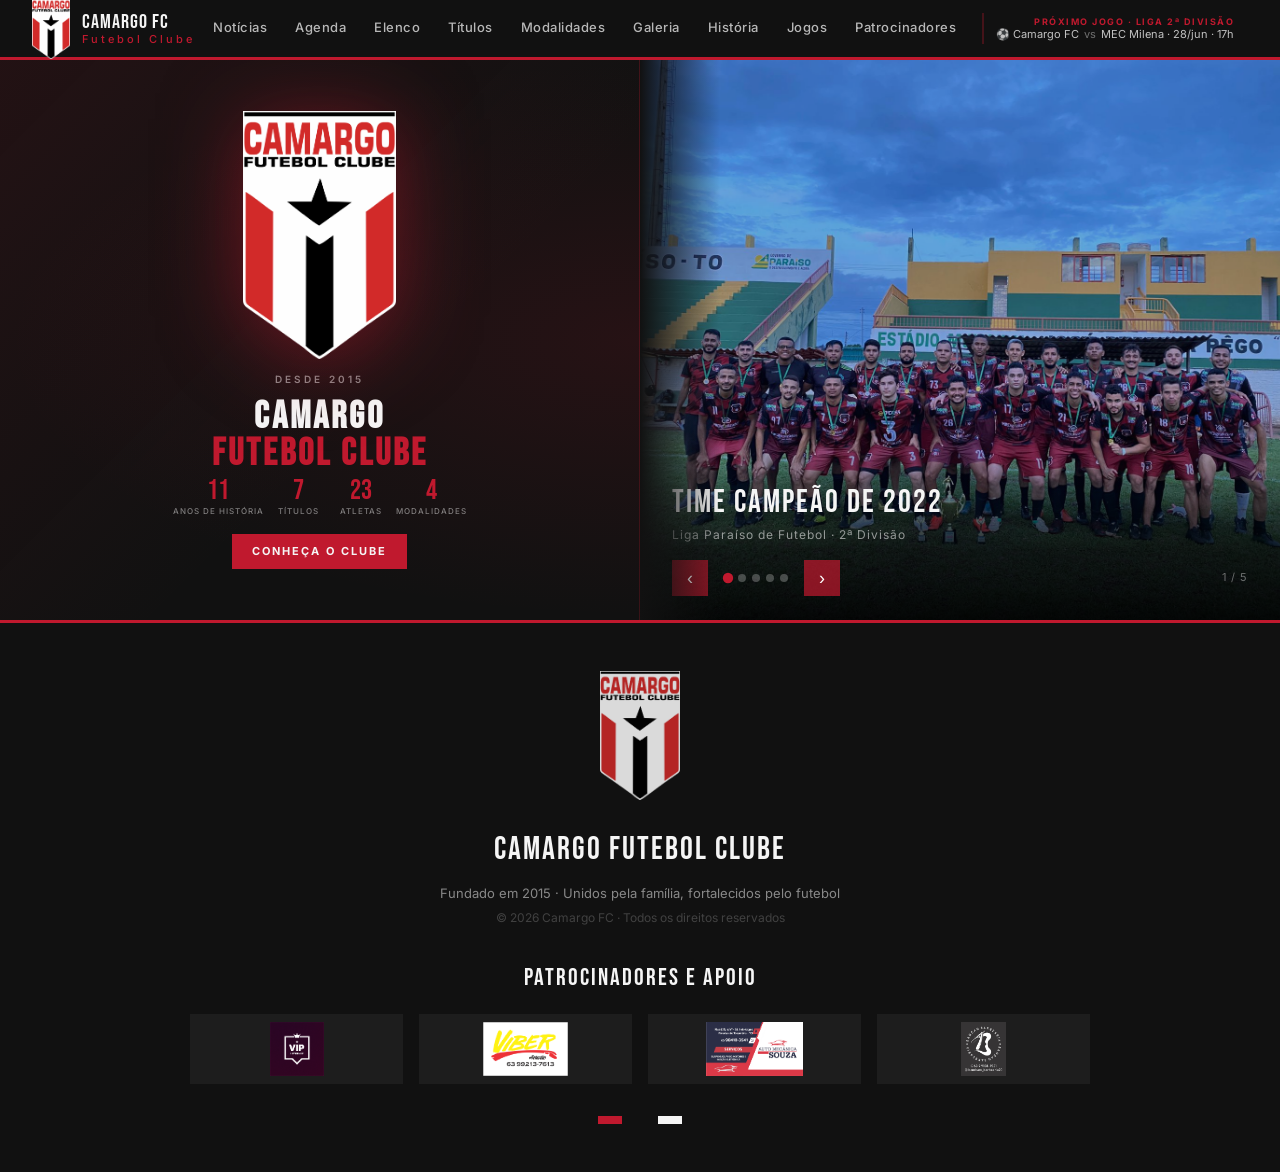
==== commit 0c9afbbe: "Add files via upload" ====
--- a/index.html
+++ b/index.html
@@ -3,1373 +3,9 @@
 <head>
 <meta charset="UTF-8">
 <meta name="viewport" content="width=device-width, initial-scale=1.0">
-<title>Camargo Futebol Clube</title>
+<title>Camargo Futebol Clube · Camargo Futebol Clube</title>
 <link href="https://fonts.googleapis.com/css2?family=Bebas+Neue&family=Inter:wght@400;500;600;700&display=swap" rel="stylesheet">
-<style>
-  *, *::before, *::after { box-sizing: border-box; margin: 0; padding: 0; }
-
-  :root {
-    --vermelho: #c0192e;
-    --vermelho-escuro: #8b1120;
-    --preto: #111111;
-    --preto-suave: #1c1c1c;
-    --cinza-escuro: #2a2a2a;
-    --cinza-medio: #3a3a3a;
-    --branco: #f5f5f5;
-    --cinza-claro: #f0ede8;
-    --cinza-texto: #888;
-    --sombra: rgba(0,0,0,0.2);
-  }
-
-  html { scroll-behavior: smooth; }
-
-  body {
-    font-family: 'Inter', sans-serif;
-    background: var(--cinza-claro);
-    color: var(--preto);
-    line-height: 1.6;
-  }
-
-  /* NAV */
-  nav {
-    position: fixed; top: 0; left: 0; right: 0; z-index: 100;
-    background: var(--preto);
-    display: flex; align-items: center; justify-content: space-between;
-    padding: 0 2rem; height: 60px;
-    border-bottom: 3px solid var(--vermelho);
-  }
-
-  .nav-logo {
-    display: flex; align-items: center; gap: 12px;
-    text-decoration: none;
-  }
-
-  .nav-escudo {
-    width: 38px; height: 38px;
-    display: flex; align-items: center; justify-content: center;
-  }
-  .nav-escudo img { width: 38px; height: auto; }
-
-  .nav-nome {
-    font-family: 'Bebas Neue', sans-serif;
-    font-size: 20px; color: var(--branco); letter-spacing: 1px;
-    line-height: 1.1;
-  }
-  .nav-nome span { color: var(--vermelho); display: block; font-size: 11px; letter-spacing: 3px; font-family: 'Inter', sans-serif; font-weight: 500; }
-
-  .nav-links { display: flex; gap: 0; }
-  .nav-links a {
-    color: rgba(255,255,255,0.7);
-    text-decoration: none;
-    font-size: 13px; font-weight: 500;
-    padding: 0 14px; height: 60px;
-    display: flex; align-items: center;
-    border-bottom: 3px solid transparent;
-    transition: color 0.2s, border-color 0.2s;
-    letter-spacing: 0.5px;
-  }
-  .nav-links a:hover { color: var(--vermelho); border-bottom-color: var(--vermelho); }
-
-  .nav-proximo-jogo {
-    display: flex; flex-direction: column; align-items: flex-end;
-    text-decoration: none; padding: 4px 14px 4px 12px;
-    border-left: 2px solid rgba(192,25,46,0.3);
-    transition: border-color 0.2s;
-    margin-left: 0.5rem;
-  }
-  .nav-proximo-jogo:hover { border-color: var(--vermelho); }
-  .nav-pj-label {
-    font-size: 9px; font-weight: 700; letter-spacing: 1.5px;
-    text-transform: uppercase; color: var(--vermelho); line-height: 1;
-    margin-bottom: 3px;
-  }
-  .nav-pj-info {
-    font-size: 11px; color: rgba(255,255,255,0.75); white-space: nowrap;
-    line-height: 1;
-  }
-  .nav-pj-info em { font-style: normal; color: rgba(255,255,255,0.4); margin: 0 2px; }
-
-  @media (max-width: 768px) {
-    .nav-proximo-jogo { display: none; }
-  }
-
-  /* HERO */
-  /* SECTIONS */
-  section { padding: 5rem 2rem; }
-  .container { max-width: 1100px; margin: 0 auto; }
-
-  .section-header { text-align: center; margin-bottom: 3.5rem; }
-  .section-eyebrow {
-    font-size: 11px; font-weight: 600; letter-spacing: 4px;
-    text-transform: uppercase; color: var(--vermelho);
-    margin-bottom: 0.5rem;
-  }
-  .section-title {
-    font-family: 'Bebas Neue', sans-serif;
-    font-size: clamp(36px, 5vw, 58px);
-    letter-spacing: 2px;
-    color: var(--preto);
-    line-height: 1;
-  }
-  .section-divider {
-    width: 60px; height: 3px;
-    background: var(--vermelho);
-    margin: 1rem auto 0;
-  }
-
-  /* HISTÓRIA */
-  #historia { background: var(--branco); }
-  .historia-grid { display: grid; grid-template-columns: 1fr 1fr; gap: 3rem; align-items: start; }
-  .historia-texto p { margin-bottom: 1rem; color: #333; font-size: 15px; line-height: 1.75; }
-  .historia-texto p:first-child::first-letter {
-    font-family: 'Bebas Neue', sans-serif;
-    font-size: 60px; float: left; line-height: 0.8;
-    margin-right: 8px; color: var(--vermelho); padding-top: 8px;
-  }
-
-  .timeline { padding-left: 0; list-style: none; }
-  .timeline li {
-    position: relative; padding: 0 0 1.5rem 1.5rem;
-    border-left: 2px solid var(--vermelho);
-    font-size: 14px; color: #444;
-  }
-  .timeline li:last-child { border-left-color: transparent; }
-  .timeline li::before {
-    content: '';
-    position: absolute; left: -6px; top: 4px;
-    width: 10px; height: 10px;
-    border-radius: 50%; background: var(--vermelho);
-    border: 2px solid var(--preto);
-  }
-  .timeline-year {
-    font-family: 'Bebas Neue', sans-serif;
-    font-size: 22px; color: var(--preto);
-    display: block; line-height: 1; margin-bottom: 6px;
-  }
-  .timeline-sub {
-    display: flex; align-items: baseline; gap: 8px;
-    margin-top: 6px; font-size: 14px; color: #444;
-  }
-  .timeline-sub::before {
-    content: '▸';
-    color: var(--vermelho);
-    font-size: 11px;
-    flex-shrink: 0;
-    margin-top: 1px;
-  }
-
-  /* TÍTULOS */
-  #titulos { background: var(--preto); }
-  #titulos .section-title { color: var(--branco); }
-  #titulos .section-eyebrow { color: #e84d60; }
-
-  .titulos-grid {
-    display: grid;
-    grid-template-columns: repeat(auto-fit, minmax(220px, 1fr));
-    gap: 1.5rem;
-  }
-
-  .titulo-card {
-    background: rgba(255,255,255,0.05);
-    border: 1px solid rgba(192,25,46,0.3);
-    padding: 1.75rem 1.5rem;
-    text-align: center;
-    transition: background 0.2s, transform 0.2s;
-  }
-  .titulo-card:hover { background: rgba(192,25,46,0.15); transform: translateY(-4px); }
-
-  .titulo-icon { font-size: 42px; margin-bottom: 0.75rem; display: block; }
-  .titulo-nome {
-    font-family: 'Bebas Neue', sans-serif;
-    font-size: 20px; color: var(--vermelho); letter-spacing: 1px;
-    margin-bottom: 0.25rem;
-  }
-  .titulo-qtd {
-    font-family: 'Bebas Neue', sans-serif;
-    font-size: 48px; color: var(--branco); line-height: 1;
-    margin-bottom: 0.25rem;
-  }
-  .titulo-anos { font-size: 12px; color: rgba(255,255,255,0.45); }
-
-  /* COMPETIÇÕES */
-  #competicoes { background: var(--cinza-claro); }
-
-  .comp-grid {
-    display: grid;
-    grid-template-columns: repeat(auto-fit, minmax(280px, 1fr));
-    gap: 1.5rem;
-  }
-
-  .comp-card {
-    background: var(--branco);
-    border-top: 4px solid var(--preto);
-    padding: 1.75rem;
-    box-shadow: 0 2px 16px var(--sombra);
-  }
-  .comp-card:hover { border-top-color: var(--vermelho); }
-
-  .comp-badge {
-    display: inline-block;
-    background: var(--preto);
-    color: white;
-    font-size: 11px; font-weight: 600;
-    letter-spacing: 2px; text-transform: uppercase;
-    padding: 3px 10px; margin-bottom: 1rem;
-  }
-  .comp-badge.ativo { background: var(--vermelho); color: white; }
-  .comp-badge.encerrado { background: #888; }
-
-  .comp-nome {
-    font-family: 'Bebas Neue', sans-serif;
-    font-size: 26px; letter-spacing: 1px;
-    color: var(--preto); margin-bottom: 0.5rem; line-height: 1.1;
-  }
-  .comp-desc { font-size: 14px; color: #555; line-height: 1.6; margin-bottom: 1rem; }
-  .comp-info { display: flex; gap: 1rem; font-size: 12px; color: #888; }
-
-  /* MODALIDADES */
-  #modalidades { background: var(--vermelho); }
-  #modalidades .section-title { color: var(--branco); }
-  #modalidades .section-eyebrow { color: rgba(255,255,255,0.7); }
-
-  .modal-grid {
-    display: grid;
-    grid-template-columns: repeat(auto-fit, minmax(200px, 1fr));
-    gap: 1.5rem;
-  }
-
-  .modal-card {
-    background: rgba(0,0,0,0.2);
-    border: 1px solid rgba(255,255,255,0.15);
-    padding: 2rem 1.5rem;
-    text-align: center;
-    transition: background 0.2s;
-  }
-  .modal-card:hover { background: rgba(0,0,0,0.3); }
-
-  .modal-icon { font-size: 48px; display: block; margin-bottom: 1rem; }
-  .modal-nome {
-    font-family: 'Bebas Neue', sans-serif;
-    font-size: 22px; color: var(--branco);
-    letter-spacing: 1px; margin-bottom: 0.5rem;
-  }
-  .modal-desc { font-size: 13px; color: rgba(255,255,255,0.7); line-height: 1.55; }
-
-  /* ELENCO */
-  #elenco { background: var(--branco); }
-
-  .elenco-filtros {
-    display: flex; gap: 0.75rem; margin-bottom: 2.5rem;
-    justify-content: center; flex-wrap: wrap;
-  }
-  .filtro-btn {
-    padding: 8px 20px; font-size: 13px; font-weight: 600;
-    border: 2px solid var(--preto);
-    background: transparent; color: var(--preto);
-    cursor: pointer; letter-spacing: 0.5px;
-    transition: background 0.2s, color 0.2s, border-color 0.2s;
-  }
-  .filtro-btn.ativo, .filtro-btn:hover { background: var(--vermelho); color: white; border-color: var(--vermelho); }
-
-  .elenco-grid {
-    display: grid;
-    grid-template-columns: repeat(auto-fill, minmax(160px, 1fr));
-    gap: 1.25rem;
-  }
-
-  .jogador-card {
-    background: var(--cinza-claro);
-    border-top: 3px solid var(--preto);
-    text-align: center;
-    padding: 1.5rem 1rem 1.25rem;
-    transition: box-shadow 0.2s, transform 0.2s, border-top-color 0.2s;
-    cursor: default;
-    position: relative;
-  }
-  .jogador-card:hover { box-shadow: 0 6px 24px var(--sombra); transform: translateY(-3px); border-top-color: var(--vermelho); }
-
-  .jogador-avatar {
-    width: 90px; height: 120px;
-    border-radius: 4px;
-    background: var(--preto);
-    color: white;
-    font-family: 'Bebas Neue', sans-serif;
-    font-size: 22px;
-    display: flex; align-items: center; justify-content: center;
-    margin: 0 auto 0.75rem;
-    border: 3px solid var(--vermelho);
-    overflow: hidden;
-    position: relative;
-  }
-
-  .jogador-avatar img {
-    width: 100%;
-    height: 100%;
-    object-fit: cover;
-    object-position: top center;
-    border-radius: 4px;
-    display: block;
-  }
-
-  .jogador-numero {
-    font-size: 11px; color: #999; line-height: 1;
-    margin-bottom: 0.3rem; letter-spacing: 1px; text-transform: uppercase;
-  }
-  .jogador-nome { font-family: 'Bebas Neue', sans-serif; font-size: 22px; color: var(--preto); letter-spacing: 1px; line-height: 1.1; margin-bottom: 0.2rem; }
-  .jogador-posicao { font-size: 11px; color: #888; letter-spacing: 1px; text-transform: uppercase; }
-  .jogador-posicao-badge {
-    display: inline-block; margin-top: 0.5rem;
-    font-size: 10px; font-weight: 700; letter-spacing: 1px;
-    padding: 2px 8px;
-    background: var(--preto); color: white;
-  }
-
-  /* ===== COMISSÃO TÉCNICA ===== */
-  .comissao-header {
-    display: flex; align-items: center; gap: 1rem;
-    margin: 3rem 0 1.5rem;
-  }
-  .comissao-label {
-    font-size: 11px; font-weight: 700; letter-spacing: 3px;
-    text-transform: uppercase; color: var(--vermelho);
-    white-space: nowrap;
-  }
-  .comissao-linha { flex: 1; height: 1px; background: rgba(192,25,46,0.2); }
-
-  .comissao-grid {
-    display: grid;
-    grid-template-columns: repeat(auto-fill, minmax(160px, 1fr));
-    gap: 1.25rem;
-  }
-
-  .comissao-card {
-    background: var(--preto);
-    border-top: 3px solid var(--vermelho);
-    text-align: center;
-    padding: 1.5rem 1rem 1.25rem;
-    transition: box-shadow 0.2s, transform 0.2s;
-  }
-  .comissao-card:hover { box-shadow: 0 6px 24px rgba(192,25,46,0.25); transform: translateY(-3px); }
-
-  .comissao-avatar {
-    width: 90px; height: 120px;
-    border-radius: 4px;
-    background: #1c1c1c;
-    display: flex; align-items: center; justify-content: center;
-    margin: 0 auto 0.75rem;
-    border: 3px solid rgba(192,25,46,0.4);
-    overflow: hidden;
-    position: relative;
-  }
-  .comissao-avatar img {
-    width: 100%; height: 100%;
-    object-fit: cover; object-position: top center;
-    border-radius: 4px; display: block;
-  }
-  .comissao-avatar-placeholder {
-    font-size: 38px; line-height: 1; opacity: 0.4;
-  }
-
-  .comissao-cargo {
-    font-size: 10px; font-weight: 700; letter-spacing: 1.5px;
-    text-transform: uppercase; color: var(--vermelho);
-    margin-bottom: 0.2rem; line-height: 1;
-  }
-  .comissao-nome {
-    font-family: 'Bebas Neue', sans-serif;
-    font-size: 20px; color: var(--branco);
-    letter-spacing: 1px; line-height: 1.1; margin-bottom: 0.2rem;
-  }
-  .comissao-idade { font-size: 11px; color: rgba(255,255,255,0.35); letter-spacing: 1px; }
-  .comissao-badge {
-    display: inline-block; margin-top: 0.5rem;
-    font-size: 10px; font-weight: 700; letter-spacing: 1px;
-    padding: 2px 8px;
-    background: rgba(192,25,46,0.2); color: var(--vermelho);
-    border: 1px solid rgba(192,25,46,0.35);
-  }
-
-
-  /* ===== PATROCINADORES ===== */
-  #patrocinadores { background: var(--branco); }
-  .patro-grid {
-    display: grid;
-    grid-template-columns: repeat(auto-fit, minmax(180px, 1fr));
-    gap: 1.25rem;
-  }
-  .patro-card {
-    background: var(--cinza-claro);
-    border-top: 3px solid var(--vermelho);
-    min-height: 130px;
-    display: flex;
-    flex-direction: column;
-    align-items: center;
-    justify-content: center;
-    padding: 1rem;
-    text-align: center;
-    gap: 0.6rem;
-  }
-  .patro-card img {
-    max-width: 100%;
-    max-height: 90px;
-    object-fit: contain;
-  }
-  .patro-instagram {
-    display: inline-flex; align-items: center; gap: 5px;
-    font-size: 11px; font-weight: 600; letter-spacing: 0.3px;
-    color: var(--vermelho);
-    text-decoration: none;
-    padding: 4px 10px;
-    border: 1.5px solid rgba(192,25,46,0.35);
-    border-radius: 20px;
-    transition: background 0.2s, border-color 0.2s, color 0.2s;
-  }
-  .patro-instagram:hover { background: var(--vermelho); color: white; border-color: var(--vermelho); }
-  .patro-instagram svg { width: 13px; height: 13px; flex-shrink: 0; }
-  .patro-nome {
-    font-family: 'Bebas Neue', sans-serif;
-    letter-spacing: 1px;
-    color: var(--preto);
-  }
-
-  .footer-patro {
-    margin: 2rem auto;
-    max-width: 900px;
-  }
-  .footer-patro-title {
-    color: var(--branco);
-    font-family: 'Bebas Neue', sans-serif;
-    letter-spacing: 2px;
-    font-size: 24px;
-    margin-bottom: 1rem;
-  }
-  .footer-patro-grid {
-    display: grid;
-    grid-template-columns: repeat(auto-fit, minmax(100px, 1fr));
-    gap: 1rem;
-    align-items: center;
-  }
-  .footer-patro-grid img {
-    width: 100%;
-    height: 70px;
-    object-fit: contain;
-    background: rgba(255,255,255,0.05);
-    padding: 8px;
-  }
-
-  /* FOOTER */
-  footer {
-    background: var(--preto);
-    color: rgba(255,255,255,0.5);
-    text-align: center;
-    padding: 3rem 2rem;
-    border-top: 3px solid var(--vermelho);
-  }
-  footer .footer-logo {
-    font-family: 'Bebas Neue', sans-serif;
-    font-size: 32px; color: var(--branco);
-    letter-spacing: 2px; margin-bottom: 0.5rem;
-  }
-  footer .footer-escudo {
-    width: 80px; height: auto;
-    margin: 0 auto 1rem;
-    opacity: 0.85;
-  }
-  footer p { font-size: 13px; margin-bottom: 0.25rem; }
-  .footer-cores {
-    display: flex; gap: 6px; justify-content: center; margin-top: 1rem;
-  }
-  .footer-cor { width: 24px; height: 8px; }
-
-  /* ===== RESPONSIVE — MOBILE (≤768px) ===== */
-  @media (max-width: 768px) {
-
-    /* — NAV — */
-    nav { padding: 0 1rem; height: 56px; }
-    .nav-links { display: none; }
-    .nav-nome { font-size: 17px; }
-    .nav-proximo-jogo { display: none; }
-
-    /* Menu hamburguer */
-    .nav-hamburger {
-      display: flex; flex-direction: column; justify-content: center;
-      gap: 5px; cursor: pointer; padding: 8px;
-      background: none; border: none;
-    }
-    .nav-hamburger span {
-      display: block; width: 22px; height: 2px;
-      background: var(--branco); border-radius: 2px;
-      transition: transform 0.3s, opacity 0.3s;
-    }
-    .nav-hamburger.aberto span:nth-child(1) { transform: translateY(7px) rotate(45deg); }
-    .nav-hamburger.aberto span:nth-child(2) { opacity: 0; }
-    .nav-hamburger.aberto span:nth-child(3) { transform: translateY(-7px) rotate(-45deg); }
-
-    /* Drawer mobile */
-    .nav-drawer {
-      position: fixed; top: 56px; left: 0; right: 0; bottom: 0;
-      background: rgba(0,0,0,0.97);
-      display: none; flex-direction: column;
-      align-items: center; justify-content: center;
-      gap: 0; z-index: 99;
-      border-top: 2px solid var(--vermelho);
-    }
-    .nav-drawer.aberto { display: flex; }
-    .nav-drawer a {
-      color: rgba(255,255,255,0.8);
-      text-decoration: none;
-      font-family: 'Bebas Neue', sans-serif;
-      font-size: 28px; letter-spacing: 3px;
-      padding: 14px 2rem; width: 100%; text-align: center;
-      border-bottom: 1px solid rgba(255,255,255,0.06);
-      transition: color 0.2s, background 0.2s;
-    }
-    .nav-drawer a:hover { color: var(--vermelho); background: rgba(192,25,46,0.07); }
-
-    /* — HERO — */
-    .hero { min-height: auto; }
-    .hero-content { flex-direction: column; text-align: center; gap: 1.25rem; }
-    .hero-escudo { width: 100px; }
-    .hero h1 { font-size: 40px; }
-    .hero-sub { font-size: 11px; letter-spacing: 3px; }
-    .hero-stats { justify-content: center; flex-wrap: wrap; gap: 1rem; }
-    .hero-stat { min-width: 70px; }
-    .hero-stat-num { font-size: 34px; }
-    .hero-btn { padding: 12px 28px; font-size: 12px; }
-
-    /* — SEÇÕES GERAIS — */
-    section { padding: 2.5rem 1.25rem; }
-    .container { padding: 0; }
-    .section-title { font-size: 30px; }
-    .section-eyebrow { font-size: 10px; }
-
-    /* — HISTÓRIA — */
-    .historia-grid { grid-template-columns: 1fr; gap: 2rem; }
-    .historia-texto p { font-size: 14px; }
-
-    /* — TÍTULOS — */
-    .titulos-grid { grid-template-columns: repeat(2, 1fr); gap: 0.75rem; }
-    .titulo-card { padding: 1rem 0.75rem; }
-    .titulo-icon { font-size: 26px; }
-    .titulo-qtd { font-size: 36px; }
-    .titulo-nome { font-size: 16px; }
-
-    /* — COMPETIÇÕES — */
-    .comp-grid { grid-template-columns: 1fr; gap: 1rem; }
-    .comp-card { padding: 1.25rem; }
-    .comp-nome { font-size: 20px; }
-
-    /* — MODALIDADES — */
-    .modal-grid { grid-template-columns: repeat(2, 1fr); gap: 1rem; }
-    .modal-card { padding: 1.5rem 1rem; }
-    .modal-icon { font-size: 36px; }
-    .modal-nome { font-size: 18px; }
-
-    /* — ELENCO — */
-    .elenco-filtros { flex-wrap: wrap; gap: 0.4rem; justify-content: center; }
-    .filtro-btn { font-size: 11px; padding: 7px 11px; }
-    .elenco-grid { grid-template-columns: repeat(3, 1fr); gap: 0.6rem; }
-    .jogador-card { padding: 0.85rem 0.5rem; }
-    .jogador-avatar { width: 56px; height: 74px; font-size: 14px; }
-    .jogador-nome { font-size: 13px; }
-    .jogador-posicao { font-size: 10px; }
-    .jogador-numero { font-size: 9px; }
-    .jogador-posicao-badge { font-size: 9px; padding: 2px 5px; margin-top: 3px; }
-    .comissao-grid { grid-template-columns: repeat(3, 1fr); gap: 0.6rem; }
-    .comissao-card { padding: 0.85rem 0.5rem; }
-    .comissao-avatar { width: 56px; height: 74px; }
-    .comissao-avatar-placeholder { font-size: 26px; }
-    .comissao-nome { font-size: 15px; }
-    .comissao-cargo { font-size: 9px; }
-    .comissao-idade { font-size: 9px; }
-    .comissao-header { margin: 2rem 0 1rem; }
-
-    /* — AGENDA — */
-    .agenda-jogo { padding: 0.9rem 1rem; }
-    .agenda-time-escudo { width: 44px; height: 44px; font-size: 11px; }
-    .agenda-time-nome { font-size: 11px; }
-    .agenda-vs { font-size: 22px; }
-    .agenda-placar-final { font-size: 28px; }
-    .agenda-jogo-meta { gap: 0.4rem; font-size: 11px; }
-    .agenda-gols { font-size: 11px; }
-
-    /* — JOGOS — */
-    .jogos-tabs { flex-wrap: wrap; gap: 0; }
-    .jogos-tab { font-size: 11px; padding: 9px 10px; }
-    .jogos-filtros { flex-direction: column; gap: 0.75rem; }
-    .jogos-search-wrap { min-width: unset; width: 100%; }
-    .jogos-result-filters { justify-content: flex-start; }
-    .res-btn { font-size: 11px; padding: 7px 10px; }
-    .jstat-num { font-size: 22px; }
-    .jstat-label { font-size: 9px; }
-    .td-tipo, .td-local { display: none; }
-    .jogos-tabela { font-size: 12px; }
-    .jogos-tabela thead th { padding: 8px 8px; font-size: 9px; }
-    .jogos-tabela td { padding: 8px 8px; }
-    .placar-badge { font-size: 14px; padding: 3px 7px; }
-
-    /* — GALERIA — */
-    .galeria-tabs { flex-wrap: wrap; }
-    .galeria-tab { font-size: 12px; padding: 9px 12px; }
-    .galeria-grid { grid-template-columns: repeat(2, 1fr); gap: 0.6rem; }
-    .galeria-card-titulo { font-size: 14px; }
-    .galeria-card-desc { font-size: 11px; }
-
-    /* — LIGHTBOX mobile — */
-    #lb-prev { left: 4px; padding: 10px 12px; font-size: 22px; }
-    #lb-next { right: 4px; padding: 10px 12px; font-size: 22px; }
-    #lb-fechar { top: 12px; right: 12px; font-size: 26px; }
-    #lb-img { max-height: 70vh; }
-    #lb-legenda { font-size: 16px; margin-top: 0.6rem; }
-    #lb-sub { font-size: 11px; }
-
-    /* — TIMELINE — */
-    .timeline { padding-left: 0.75rem; }
-    .timeline li { font-size: 13px; padding-left: 1.1rem; }
-    .timeline-year { font-size: 17px; }
-    .timeline-sub { font-size: 12px; }
-
-    /* — FOOTER — */
-    footer { padding: 2rem 1.25rem; }
-    .footer-escudo { width: 56px; }
-    .footer-logo { font-size: 24px; }
-    footer p { font-size: 12px; }
-  }
-
-  /* ===== RESPONSIVE — TELAS PEQUENAS (≤480px) ===== */
-  @media (max-width: 480px) {
-    .hero h1 { font-size: 34px; }
-    .hero-escudo { width: 80px; }
-    .titulos-grid { grid-template-columns: repeat(2, 1fr); }
-    .modal-grid { grid-template-columns: 1fr; }
-    .elenco-grid { grid-template-columns: repeat(2, 1fr); }
-    .comissao-grid { grid-template-columns: repeat(2, 1fr); }
-    .galeria-grid { grid-template-columns: 1fr; }
-    .agenda-jogo-times { flex-wrap: wrap; justify-content: center; gap: 0.5rem; }
-    .agenda-time { min-width: 80px; }
-    .jogos-stats-bar { flex-wrap: wrap; }
-    .jstat { min-width: calc(33% - 1px); }
-  }
-
-  /* ===== RESPONSIVE — MUITO PEQUENO (≤360px) ===== */
-  @media (max-width: 360px) {
-    .hero h1 { font-size: 28px; }
-    .hero-stat-num { font-size: 28px; }
-    .elenco-grid { grid-template-columns: repeat(2, 1fr); }
-    .titulos-grid { grid-template-columns: 1fr; }
-    nav { padding: 0 0.75rem; }
-    .nav-nome { font-size: 15px; }
-  }
-
-  /* ===== JOGOS ===== */
-  #jogos { background: var(--preto); }
-  #jogos .section-title { color: var(--branco); }
-  #jogos .section-eyebrow { color: #e84d60; }
-
-  .jogos-tabs {
-    display: flex; flex-wrap: wrap; gap: 0;
-    border-bottom: 2px solid #2a2a2a;
-    margin-bottom: 1.5rem;
-  }
-  .jogos-tab {
-    padding: 12px 18px;
-    background: transparent;
-    color: rgba(255,255,255,0.5);
-    border: none; border-bottom: 3px solid transparent;
-    cursor: pointer; font-size: 13px; font-weight: 600;
-    letter-spacing: 0.5px; margin-bottom: -2px;
-    transition: color 0.2s, border-color 0.2s;
-    white-space: nowrap;
-  }
-  .jogos-tab:hover { color: rgba(255,255,255,0.8); }
-  .jogos-tab.ativo { color: var(--vermelho); border-bottom-color: var(--vermelho); }
-
-  .jogos-tab-content { display: none; }
-  .jogos-tab-content.ativo { display: block; }
-
-  .jogos-filtros {
-    display: flex; gap: 1rem; align-items: center;
-    flex-wrap: wrap; margin-bottom: 1.5rem;
-  }
-  .jogos-search-wrap { flex: 1; min-width: 220px; }
-  .jogos-search-wrap input {
-    width: 100%; padding: 10px 14px;
-    background: #1c1c1c; border: 1px solid #333;
-    color: var(--branco); font-size: 13px;
-    outline: none; font-family: 'Inter', sans-serif;
-  }
-  .jogos-search-wrap input::placeholder { color: #555; }
-  .jogos-search-wrap input:focus { border-color: var(--vermelho); }
-
-  .jogos-result-filters { display: flex; gap: 6px; flex-wrap: wrap; }
-  .res-btn {
-    padding: 8px 14px; font-size: 12px; font-weight: 600;
-    border: 1px solid #333; background: transparent;
-    color: rgba(255,255,255,0.5); cursor: pointer;
-    letter-spacing: 0.5px; transition: all 0.2s;
-  }
-  .res-btn.ativo, .res-btn:hover { border-color: #666; color: var(--branco); background: #2a2a2a; }
-  .res-btn.vitoria.ativo { background: #1a4a1a; border-color: #27ae60; color: #2ecc71; }
-  .res-btn.empate.ativo { background: #2a2a0a; border-color: #b8860b; color: #f1c40f; }
-  .res-btn.derrota.ativo { background: #4a1a1a; border-color: var(--vermelho); color: #e74c3c; }
-
-  .jogos-stats-bar {
-    display: flex; flex-wrap: wrap; gap: 1px;
-    margin-bottom: 1.5rem;
-  }
-  .jstat {
-    flex: 1; min-width: 80px;
-    background: #1c1c1c; padding: 1rem 0.5rem;
-    text-align: center; border-top: 3px solid #2a2a2a;
-  }
-  .jstat-v { border-top-color: #27ae60; }
-  .jstat-e { border-top-color: #b8860b; }
-  .jstat-d { border-top-color: var(--vermelho); }
-  .jstat-num {
-    font-family: 'Bebas Neue', sans-serif;
-    font-size: 28px; color: var(--branco); display: block; line-height: 1;
-  }
-  .jstat-label {
-    font-size: 10px; color: #666; text-transform: uppercase;
-    letter-spacing: 1px; font-weight: 600;
-  }
-
-  .tabela-wrap { overflow-x: auto; }
-  .jogos-tabela {
-    width: 100%; border-collapse: collapse;
-    font-size: 13px;
-  }
-  .jogos-tabela thead th {
-    background: #1c1c1c; color: #888;
-    font-size: 10px; font-weight: 700;
-    letter-spacing: 1.5px; text-transform: uppercase;
-    padding: 10px 12px; text-align: left;
-    border-bottom: 1px solid #2a2a2a;
-    white-space: nowrap;
-  }
-  .jogos-tabela tbody tr {
-    border-bottom: 1px solid #1a1a1a;
-    transition: background 0.15s;
-  }
-  .jogos-tabela tbody tr:hover { background: #1a1a1a; }
-  .jogos-tabela tbody tr[style*="display: none"] { display: none !important; }
-  .jogos-tabela td {
-    padding: 9px 12px; color: rgba(255,255,255,0.75);
-    vertical-align: middle;
-  }
-  .td-num { color: #444; font-size: 11px; width: 36px; }
-  .td-data { white-space: nowrap; color: #666; font-size: 12px; width: 90px; }
-  .td-adv { font-weight: 600; color: var(--branco); }
-  .td-placar { width: 80px; text-align: center; }
-  .td-res { width: 60px; text-align: center; }
-  .td-tipo { font-size: 12px; color: #777; }
-  .td-local { font-size: 11px; color: #555; white-space: nowrap; }
-
-  .placar-badge {
-    display: inline-block; padding: 4px 10px;
-    font-family: 'Bebas Neue', sans-serif;
-    font-size: 16px; letter-spacing: 1px;
-    background: #1c1c1c;
-    color: var(--branco);
-  }
-  .placar-badge.res-v { color: #2ecc71; }
-  .placar-badge.res-e { color: #f1c40f; }
-  .placar-badge.res-d { color: #e74c3c; }
-
-  .res-pill {
-    display: inline-block; padding: 2px 8px;
-    font-size: 10px; font-weight: 800;
-    letter-spacing: 1px;
-    background: #2a2a2a; color: #777;
-  }
-  .res-pill.res-v { background: #1a3a1a; color: #2ecc71; }
-  .res-pill.res-e { background: #2a2a0a; color: #f1c40f; }
-  .res-pill.res-d { background: #3a1a1a; color: #e74c3c; }
-
-  /* ===== AGENDA ===== */
-  #agenda { background: var(--cinza-claro); }
-
-  .agenda-grupo { margin-bottom: 2.5rem; }
-
-  .agenda-competicao {
-    font-size: 11px; font-weight: 700; letter-spacing: 2px;
-    text-transform: uppercase; color: var(--vermelho);
-    margin-bottom: 1rem; padding-bottom: 0.4rem;
-    border-bottom: 2px solid rgba(192,25,46,0.2);
-  }
-
-  .agenda-jogo {
-    background: var(--branco);
-    border-left: 4px solid var(--preto);
-    padding: 1.25rem 1.5rem;
-    margin-bottom: 0.75rem;
-    box-shadow: 0 2px 10px rgba(0,0,0,0.07);
-    transition: border-color 0.2s, transform 0.2s;
-    position: relative;
-  }
-  .agenda-jogo:hover { border-color: var(--vermelho); transform: translateX(4px); }
-
-  .compartilhar-btn {
-    position: absolute;
-    top: 0.9rem; right: 1rem;
-    display: flex; align-items: center; gap: 5px;
-    background: transparent;
-    border: 1.5px solid #ddd;
-    color: #888;
-    font-size: 11px; font-weight: 600;
-    letter-spacing: 0.3px;
-    padding: 5px 10px;
-    border-radius: 20px;
-    cursor: pointer;
-    transition: border-color 0.2s, color 0.2s, background 0.2s;
-    z-index: 2;
-  }
-  .compartilhar-btn:hover { border-color: var(--vermelho); color: var(--vermelho); background: rgba(192,25,46,0.06); }
-  .compartilhar-btn svg { width: 13px; height: 13px; flex-shrink: 0; }
-  .compartilhar-btn.copiado { border-color: #2ecc71; color: #2ecc71; background: rgba(46,204,113,0.08); }
-
-  .jogador-compartilhar {
-    position: absolute;
-    top: 0.6rem; right: 0.6rem;
-    width: 26px; height: 26px;
-    display: flex; align-items: center; justify-content: center;
-    background: rgba(255,255,255,0.9);
-    border: 1.5px solid #ddd;
-    border-radius: 50%;
-    cursor: pointer;
-    transition: border-color 0.2s, background 0.2s;
-    z-index: 2;
-  }
-  .jogador-compartilhar svg { width: 13px; height: 13px; color: #888; transition: color 0.2s; }
-  .jogador-compartilhar:hover { border-color: var(--vermelho); background: white; }
-  .jogador-compartilhar:hover svg { color: var(--vermelho); }
-  .jogador-compartilhar.copiado { border-color: #2ecc71; }
-  .jogador-compartilhar.copiado svg { color: #2ecc71; }
-
-  .agenda-jogo-meta {
-    display: flex; align-items: center; gap: 1rem;
-    font-size: 12px; color: #777; margin-bottom: 1rem;
-    flex-wrap: wrap;
-  }
-  .agenda-jogo-meta span { display: flex; align-items: center; gap: 5px; }
-
-  .agenda-jogo-times {
-    display: flex; align-items: center; justify-content: space-between;
-    gap: 1rem;
-  }
-  .agenda-time {
-    display: flex; flex-direction: column; align-items: center;
-    gap: 0.4rem; flex: 1;
-  }
-  .agenda-time-escudo {
-    width: 52px; height: 52px;
-    background: var(--cinza-claro);
-    border-radius: 50%;
-    display: flex; align-items: center; justify-content: center;
-    font-family: 'Bebas Neue', sans-serif;
-    font-size: 14px; color: var(--preto);
-    border: 2px solid #ddd;
-    text-align: center; line-height: 1.2;
-    overflow: hidden;
-  }
-  .agenda-time-escudo img { width: 100%; height: 100%; object-fit: cover; }
-  .agenda-time-nome {
-    font-size: 12px; font-weight: 700; color: var(--preto);
-    text-align: center; line-height: 1.3;
-    text-transform: uppercase; letter-spacing: 0.5px;
-  }
-  .agenda-time.destaque .agenda-time-escudo { border-color: var(--vermelho); }
-  .agenda-time.destaque .agenda-time-nome { color: var(--vermelho); }
-
-  .agenda-vs {
-    font-family: 'Bebas Neue', sans-serif;
-    font-size: 28px; color: #ccc;
-    flex-shrink: 0; padding: 0 0.5rem;
-  }
-
-  .agenda-badge-proximo {
-    display: inline-block;
-    background: var(--vermelho); color: white;
-    font-size: 10px; font-weight: 700; letter-spacing: 1px;
-    padding: 2px 8px; margin-bottom: 0.5rem;
-    text-transform: uppercase;
-  }
-  .agenda-badge-encerrado {
-    display: inline-block;
-    background: #1a3a1a; color: #2ecc71;
-    font-size: 10px; font-weight: 700; letter-spacing: 1px;
-    padding: 2px 8px; margin-bottom: 0.5rem;
-    text-transform: uppercase;
-  }
-  .agenda-placar-final {
-    font-family: 'Bebas Neue', sans-serif;
-    font-size: 36px; letter-spacing: 4px; color: #2ecc71;
-    line-height: 1; flex-shrink: 0; padding: 0 0.75rem;
-  }
-  .agenda-gols {
-    border-top: 1px solid #e8e8e8; margin-top: 0.75rem;
-    padding-top: 0.6rem; font-size: 12px; color: #666;
-    display: flex; flex-wrap: wrap; gap: 4px 14px;
-  }
-  .agenda-gol-item::before { content: '⚽ '; }
-
-  /* ===== GALERIA ===== */
-  #galeria { background: var(--preto); }
-  #galeria .section-title { color: var(--branco); }
-  #galeria .section-eyebrow { color: #e84d60; }
-
-  .galeria-tabs {
-    display: flex; gap: 0; flex-wrap: wrap;
-    border-bottom: 2px solid #2a2a2a;
-    margin-bottom: 2rem;
-  }
-  .galeria-tab {
-    padding: 10px 18px;
-    background: transparent; border: none;
-    border-bottom: 3px solid transparent; margin-bottom: -2px;
-    color: rgba(255,255,255,0.45); font-size: 13px; font-weight: 600;
-    letter-spacing: 0.5px; cursor: pointer;
-    transition: color 0.2s, border-color 0.2s;
-  }
-  .galeria-tab:hover { color: rgba(255,255,255,0.8); }
-  .galeria-tab.ativo { color: var(--vermelho); border-bottom-color: var(--vermelho); }
-
-  .galeria-tab-content { display: none; }
-  .galeria-tab-content.ativo { display: block; }
-
-  .galeria-grid {
-    display: grid;
-    grid-template-columns: repeat(auto-fill, minmax(260px, 1fr));
-    gap: 1.25rem;
-  }
-
-  .galeria-card {
-    background: #1c1c1c;
-    border: 1px solid #2a2a2a;
-    overflow: hidden;
-    transition: transform 0.2s, border-color 0.2s;
-    cursor: pointer;
-  }
-  .galeria-card:hover { transform: translateY(-4px); border-color: var(--vermelho); }
-
-  .galeria-card-img {
-    width: 100%; aspect-ratio: 4/3;
-    background: #2a2a2a;
-    display: flex; align-items: center; justify-content: center;
-    overflow: hidden; position: relative;
-  }
-  .galeria-card-img.portrait { aspect-ratio: 3/4; }
-  .galeria-card-img img { width: 100%; height: 100%; object-fit: cover; object-position: top center; }
-  .galeria-card-img .galeria-placeholder {
-    display: flex; flex-direction: column; align-items: center; gap: 0.5rem;
-    color: #444;
-  }
-  .galeria-placeholder-icon { font-size: 40px; }
-  .galeria-placeholder-text { font-size: 12px; letter-spacing: 1px; text-transform: uppercase; }
-
-  .galeria-card-info {
-    padding: 0.85rem 1rem;
-  }
-  .galeria-card-titulo {
-    font-family: 'Bebas Neue', sans-serif;
-    font-size: 17px; color: var(--branco); letter-spacing: 1px;
-    margin-bottom: 0.2rem;
-  }
-  .galeria-card-desc { font-size: 12px; color: #666; }
-
-  .galeria-aviso {
-    grid-column: 1 / -1;
-    text-align: center; padding: 3rem 1rem;
-    color: #444;
-  }
-  .galeria-aviso-icon { font-size: 48px; margin-bottom: 1rem; display: block; }
-  .galeria-aviso-text { font-size: 14px; letter-spacing: 1px; }
-
-  /* Upload hint card */
-  .galeria-add-card {
-    background: transparent;
-    border: 2px dashed #333;
-    display: flex; flex-direction: column;
-    align-items: center; justify-content: center;
-    aspect-ratio: 4/3; gap: 0.75rem;
-    color: #444; cursor: default;
-    transition: border-color 0.2s, color 0.2s;
-  }
-  .galeria-add-card:hover { border-color: var(--vermelho); color: #666; }
-  .galeria-add-card span:first-child { font-size: 36px; }
-  .galeria-add-card span:last-child { font-size: 12px; letter-spacing: 1px; text-transform: uppercase; }
-
-  /* ===== LIGHTBOX ===== */
-  #lightbox {
-    display: none;
-    position: fixed; inset: 0; z-index: 9999;
-    background: rgba(0,0,0,0.93);
-    align-items: center; justify-content: center;
-    flex-direction: column;
-    padding: 1rem;
-  }
-  #lightbox.aberto { display: flex; }
-
-  #lb-img-wrap {
-    max-width: min(90vw, 900px);
-    max-height: 80vh;
-    display: flex; align-items: center; justify-content: center;
-  }
-
-  #lb-img {
-    max-width: 100%; max-height: 80vh;
-    object-fit: contain;
-    border: 2px solid rgba(192,25,46,0.4);
-    border-radius: 2px;
-    box-shadow: 0 8px 60px rgba(0,0,0,0.7);
-  }
-
-  #lb-legenda {
-    margin-top: 1rem;
-    font-family: 'Bebas Neue', sans-serif;
-    font-size: clamp(16px, 3vw, 24px);
-    letter-spacing: 2px;
-    color: var(--branco);
-    text-align: center;
-  }
-  #lb-sub {
-    font-family: 'Inter', sans-serif;
-    font-size: 13px;
-    color: rgba(255,255,255,0.45);
-    letter-spacing: 0.5px;
-    display: block;
-    margin-top: 3px;
-  }
-
-  #lb-fechar {
-    position: fixed; top: 16px; right: 20px;
-    background: none; border: none;
-    color: rgba(255,255,255,0.7); font-size: 32px;
-    cursor: pointer; line-height: 1; z-index: 10000;
-    transition: color 0.2s, transform 0.2s;
-  }
-  #lb-fechar:hover { color: var(--vermelho); transform: rotate(90deg); }
-
-  #lb-prev, #lb-next {
-    position: fixed; top: 50%; transform: translateY(-50%);
-    background: rgba(0,0,0,0.5);
-    border: 1px solid rgba(255,255,255,0.1);
-    color: rgba(255,255,255,0.8);
-    font-size: 26px; padding: 12px 16px;
-    cursor: pointer; z-index: 10000;
-    transition: background 0.2s, color 0.2s;
-  }
-  #lb-prev { left: 12px; }
-  #lb-next { right: 12px; }
-  #lb-prev:hover, #lb-next:hover { background: var(--vermelho); color: white; }
-
-  #lb-contador {
-    position: fixed; top: 20px; left: 50%; transform: translateX(-50%);
-    font-size: 12px; letter-spacing: 2px;
-    color: rgba(255,255,255,0.4); z-index: 10000;
-  }
-
-  .galeria-card img, .jogador-avatar img { cursor: zoom-in; }
-  .comissao-avatar img { cursor: zoom-in; transition: transform 0.2s, opacity 0.2s; }
-  .comissao-avatar:hover img { transform: scale(1.06); opacity: 0.9; }
-  .patro-card img { cursor: zoom-in; transition: transform 0.2s, opacity 0.2s; }
-  .patro-card:hover img { transform: scale(1.08); opacity: 0.85; }
-
-  /* hamburguer oculto no desktop */
-  @media (min-width: 769px) {
-    .nav-hamburger { display: none; }
-    .nav-drawer { display: none; }
-  }
-
-  /* ===== CARROSSEL HERO ===== */
-  .hero {
-    margin-top: 60px;
-    background: var(--preto);
-    display: flex;
-    flex-direction: column;
-    position: relative;
-    overflow: visible;
-    padding: 0;
-  }
-
-  .hero::before {
-    content: '';
-    position: absolute; inset: 0;
-    background: radial-gradient(ellipse at center, rgba(192,25,46,0.12) 0%, transparent 70%);
-    pointer-events: none;
-    z-index: 1;
-  }
-
-  /* Topo: escudo+info à esq, carrossel à dir */
-  .hero-top {
-    display: flex;
-    align-items: stretch;
-    min-height: 460px;
-    height: 50vw;
-    max-height: 560px;
-    position: relative;
-    z-index: 2;
-    overflow: hidden;
-  }
-
-  /* Painel esquerdo com escudo — 50% */
-  .hero-panel-left {
-    width: 50%;
-    flex-shrink: 0;
-    display: flex;
-    flex-direction: column;
-    align-items: center;
-    justify-content: center;
-    gap: 0.75rem;
-    padding: 2rem 2.5rem;
-    background: linear-gradient(135deg, rgba(192,25,46,0.10) 0%, transparent 60%);
-    border-right: 1px solid rgba(192,25,46,0.2);
-    text-align: center;
-  }
-
-  .hero-escudo {
-    width: clamp(100px, 12vw, 160px); height: auto; flex-shrink: 0;
-    filter: drop-shadow(0 8px 40px rgba(192,25,46,0.5));
-  }
-
-  .hero-text { width: 100%; }
-
-  .hero h1 {
-    font-family: 'Bebas Neue', sans-serif;
-    font-size: clamp(28px, 3vw, 48px);
-    color: var(--branco);
-    letter-spacing: 3px;
-    line-height: 0.95;
-    margin-bottom: 0.3rem;
-  }
-  .hero h1 span { color: var(--vermelho); display: block; }
-
-  .hero-sub {
-    font-size: 10px; font-weight: 600;
-    color: rgba(255,255,255,0.5);
-    letter-spacing: 3px; text-transform: uppercase;
-    margin-bottom: 0.75rem;
-  }
-
-  .hero-stats {
-    display: flex; gap: 0.5rem; justify-content: center;
-    margin-bottom: 1rem;
-    flex-wrap: wrap;
-  }
-  .hero-stat { text-align: center; min-width: 54px; }
-  .hero-stat-num { font-family: 'Bebas Neue', sans-serif; font-size: 28px; color: var(--vermelho); line-height: 1; }
-  .hero-stat-label { font-size: 8px; color: rgba(255,255,255,0.45); letter-spacing: 1px; text-transform: uppercase; font-weight: 500; }
-
-  .hero-btn {
-    display: inline-block;
-    padding: 9px 20px;
-    background: var(--vermelho);
-    color: var(--branco);
-    text-decoration: none;
-    font-weight: 700; font-size: 11px;
-    letter-spacing: 2px; text-transform: uppercase;
-    transition: background 0.2s, transform 0.1s;
-  }
-  .hero-btn:hover { background: var(--vermelho-escuro); transform: translateY(-2px); }
-
-  /* Carrossel à direita — 50% */
-  .hero-carousel {
-    width: 50%;
-    flex-shrink: 0;
-    position: relative;
-    overflow: hidden;
-    background: #111;
-  }
-
-  .carousel-track {
-    position: absolute;
-    top: 0; left: 0;
-    width: 500%;
-    height: 100%;
-    display: flex;
-    transition: transform 0.5s ease;
-  }
-
-  .carousel-slide {
-    flex: 0 0 20%;
-    width: 20%;
-    height: 100%;
-    overflow: hidden;
-  }
-
-  .carousel-slide img {
-    width: 100%;
-    height: 100%;
-    object-fit: cover;
-    object-position: center top;
-    display: block;
-    opacity: 0.85;
-  }
-
-  .carousel-slide-placeholder {
-    width: 100%;
-    height: 100%;
-    display: flex;
-    flex-direction: column;
-    align-items: center;
-    justify-content: center;
-    background: linear-gradient(135deg, #1a1a1a 0%, #2a1010 100%);
-    gap: 1rem;
-  }
-  .carousel-slide-placeholder .ph-icon { font-size: 64px; opacity: 0.3; }
-  .carousel-slide-placeholder .ph-text { font-size: 13px; color: #444; letter-spacing: 2px; text-transform: uppercase; }
-
-  .carousel-overlay {
-    position: absolute;
-    bottom: 0; left: 0; right: 0;
-    background: linear-gradient(transparent, rgba(0,0,0,0.8) 60%, rgba(0,0,0,0.95));
-    padding: 2.5rem 2rem 1.5rem;
-  }
-
-  .carousel-legenda {
-    font-family: 'Bebas Neue', sans-serif;
-    font-size: clamp(20px, 3vw, 32px);
-    color: var(--branco);
-    letter-spacing: 2px;
-    margin-bottom: 0.3rem;
-    line-height: 1.1;
-  }
-
-  .carousel-sublinha {
-    font-size: 12px;
-    color: rgba(255,255,255,0.55);
-    letter-spacing: 1px;
-  }
-
-  .carousel-controles {
-    display: flex;
-    align-items: center;
-    gap: 1rem;
-    margin-top: 1rem;
-  }
-
-  .carousel-btn {
-    width: 36px; height: 36px;
-    background: rgba(192,25,46,0.7);
-    border: none; color: white;
-    font-size: 18px; cursor: pointer;
-    display: flex; align-items: center; justify-content: center;
-    transition: background 0.2s;
-    flex-shrink: 0;
-  }
-  .carousel-btn:hover { background: var(--vermelho); }
-
-  .carousel-dots {
-    display: flex; gap: 6px; align-items: center;
-  }
-  .carousel-dot {
-    width: 8px; height: 8px;
-    border-radius: 50%;
-    background: rgba(255,255,255,0.25);
-    border: none; cursor: pointer;
-    padding: 0; transition: background 0.2s, transform 0.2s;
-  }
-  .carousel-dot.ativo { background: var(--vermelho); transform: scale(1.3); }
-
-  .carousel-contador {
-    font-size: 11px; color: rgba(255,255,255,0.4);
-    letter-spacing: 1px; margin-left: auto;
-  }
-
-  /* Gradiente lateral esq no carrossel */
-  .hero-carousel::before {
-    content: '';
-    position: absolute;
-    top: 0; left: 0; bottom: 0;
-    width: 80px;
-    background: linear-gradient(to right, var(--preto), transparent);
-    z-index: 3;
-    pointer-events: none;
-  }
-
-  /* ===== JOGOS ACCORDION ===== */
-  .jogos-accordion { margin-top: 0; }
-
-  .jogos-acc-item {
-    border: 1px solid #2a2a2a;
-    margin-bottom: 6px;
-    overflow: hidden;
-  }
-
-  .jogos-acc-header {
-    display: flex;
-    align-items: center;
-    justify-content: space-between;
-    padding: 14px 20px;
-    background: #1c1c1c;
-    cursor: pointer;
-    transition: background 0.2s;
-    border: none;
-    width: 100%;
-    text-align: left;
-    color: rgba(255,255,255,0.75);
-    font-family: 'Inter', sans-serif;
-    font-size: 14px;
-    font-weight: 600;
-    letter-spacing: 0.5px;
-  }
-  .jogos-acc-header:hover { background: #252525; }
-  .jogos-acc-header.aberto { background: #222; border-bottom: 2px solid var(--vermelho); color: var(--branco); }
-
-  .jogos-acc-titulo {
-    display: flex; align-items: center; gap: 10px;
-  }
-  .jogos-acc-emoji { font-size: 18px; }
-
-  .jogos-acc-meta {
-    display: flex; align-items: center; gap: 12px;
-    font-size: 12px;
-  }
-  .jogos-acc-badge {
-    font-size: 10px; font-weight: 700; letter-spacing: 1px;
-    padding: 2px 8px;
-    background: #2a2a2a; color: #666;
-  }
-  .jogos-acc-badge.badge-v { background: #1a3a1a; color: #2ecc71; }
-  .jogos-acc-header.aberto .jogos-acc-badge { background: rgba(192,25,46,0.2); color: var(--vermelho); }
-
-  .jogos-acc-arrow {
-    font-size: 12px; color: #555;
-    transition: transform 0.3s;
-    flex-shrink: 0;
-  }
-  .jogos-acc-header.aberto .jogos-acc-arrow { transform: rotate(180deg); color: var(--vermelho); }
-
-  .jogos-acc-body {
-    display: none;
-    background: #111;
-    padding: 1.5rem 1rem 1rem;
-  }
-  .jogos-acc-body.aberto { display: block; }
-
-  @media (max-width: 768px) {
-    /* — HERO — */
-    /* hero mobile: empilha */
-    .hero-top { flex-direction: column; min-height: auto; height: auto; max-height: none; }
-    .hero-panel-left {
-      width: 100%;
-      padding: 2rem 1.25rem 1.5rem;
-      border-right: none;
-      border-bottom: 1px solid rgba(192,25,46,0.2);
-    }
-    .hero-escudo { width: 100px; }
-    .hero h1 { font-size: 38px; }
-    .hero-stats { gap: 0.75rem; }
-    .hero-stat-num { font-size: 30px; }
-    .hero-carousel { width: 100%; min-height: 220px; }
-    .hero-carousel::before { display: none; }
-    .carousel-legenda { font-size: 18px; }
-    .jogos-acc-header { padding: 12px 14px; font-size: 13px; }
-    .jogos-acc-meta { gap: 6px; }
-  }
-
-  .nav-links a.nav-ativo { color: var(--vermelho); border-bottom: 2px solid var(--vermelho); padding-bottom: 2px; }
-</style>
+<link rel="stylesheet" href="style.css">
 </head>
 <body>
 
@@ -1384,7 +20,6 @@
   <button id="lb-next">&#8250;</button>
   <div id="lb-legenda"><span id="lb-sub"></span></div>
 </div>
-
 
 <!-- NAV -->
 <nav>
@@ -1453,7 +88,7 @@
             <div class="hero-stat-label">Modalidades</div>
           </div>
         </div>
-        <a href="#historia" class="hero-btn">Conheça o clube</a>
+        <a href="historia.html#historia" class="hero-btn">Conheça o clube</a>
       </div>
     </div>
 
@@ -1503,7 +138,6 @@
 
   </div>
 </section>
-
 
 
 <!-- FOOTER -->
@@ -1531,7 +165,6 @@
   </div>
 </footer>
 
-
 <script>
   function abrirGaleria(btn, tabId) {
     document.querySelectorAll('.galeria-tab').forEach(t => t.classList.remove('ativo'));
--- a/style.css
+++ b/style.css
@@ -0,0 +1,1367 @@
+  *, *::before, *::after { box-sizing: border-box; margin: 0; padding: 0; }
+
+  :root {
+    --vermelho: #c0192e;
+    --vermelho-escuro: #8b1120;
+    --preto: #111111;
+    --preto-suave: #1c1c1c;
+    --cinza-escuro: #2a2a2a;
+    --cinza-medio: #3a3a3a;
+    --branco: #f5f5f5;
+    --cinza-claro: #f0ede8;
+    --cinza-texto: #888;
+    --sombra: rgba(0,0,0,0.2);
+  }
+
+  html { scroll-behavior: smooth; }
+
+  body {
+    font-family: 'Inter', sans-serif;
+    background: var(--cinza-claro);
+    color: var(--preto);
+    line-height: 1.6;
+  }
+
+  /* NAV */
+  nav {
+    position: fixed; top: 0; left: 0; right: 0; z-index: 100;
+    background: var(--preto);
+    display: flex; align-items: center; justify-content: space-between;
+    padding: 0 2rem; height: 60px;
+    border-bottom: 3px solid var(--vermelho);
+  }
+
+  .nav-logo {
+    display: flex; align-items: center; gap: 12px;
+    text-decoration: none;
+  }
+
+  .nav-escudo {
+    width: 38px; height: 38px;
+    display: flex; align-items: center; justify-content: center;
+  }
+  .nav-escudo img { width: 38px; height: auto; }
+
+  .nav-nome {
+    font-family: 'Bebas Neue', sans-serif;
+    font-size: 20px; color: var(--branco); letter-spacing: 1px;
+    line-height: 1.1;
+  }
+  .nav-nome span { color: var(--vermelho); display: block; font-size: 11px; letter-spacing: 3px; font-family: 'Inter', sans-serif; font-weight: 500; }
+
+  .nav-links { display: flex; gap: 0; }
+  .nav-links a {
+    color: rgba(255,255,255,0.7);
+    text-decoration: none;
+    font-size: 13px; font-weight: 500;
+    padding: 0 14px; height: 60px;
+    display: flex; align-items: center;
+    border-bottom: 3px solid transparent;
+    transition: color 0.2s, border-color 0.2s;
+    letter-spacing: 0.5px;
+  }
+  .nav-links a:hover { color: var(--vermelho); border-bottom-color: var(--vermelho); }
+
+  .nav-proximo-jogo {
+    display: flex; flex-direction: column; align-items: flex-end;
+    text-decoration: none; padding: 4px 14px 4px 12px;
+    border-left: 2px solid rgba(192,25,46,0.3);
+    transition: border-color 0.2s;
+    margin-left: 0.5rem;
+  }
+  .nav-proximo-jogo:hover { border-color: var(--vermelho); }
+  .nav-pj-label {
+    font-size: 9px; font-weight: 700; letter-spacing: 1.5px;
+    text-transform: uppercase; color: var(--vermelho); line-height: 1;
+    margin-bottom: 3px;
+  }
+  .nav-pj-info {
+    font-size: 11px; color: rgba(255,255,255,0.75); white-space: nowrap;
+    line-height: 1;
+  }
+  .nav-pj-info em { font-style: normal; color: rgba(255,255,255,0.4); margin: 0 2px; }
+
+  @media (max-width: 768px) {
+    .nav-proximo-jogo { display: none; }
+  }
+
+  /* HERO */
+  /* SECTIONS */
+  section { padding: 5rem 2rem; }
+  .container { max-width: 1100px; margin: 0 auto; }
+
+  .section-header { text-align: center; margin-bottom: 3.5rem; }
+  .section-eyebrow {
+    font-size: 11px; font-weight: 600; letter-spacing: 4px;
+    text-transform: uppercase; color: var(--vermelho);
+    margin-bottom: 0.5rem;
+  }
+  .section-title {
+    font-family: 'Bebas Neue', sans-serif;
+    font-size: clamp(36px, 5vw, 58px);
+    letter-spacing: 2px;
+    color: var(--preto);
+    line-height: 1;
+  }
+  .section-divider {
+    width: 60px; height: 3px;
+    background: var(--vermelho);
+    margin: 1rem auto 0;
+  }
+
+  /* HISTÓRIA */
+  #historia { background: var(--branco); }
+  .historia-grid { display: grid; grid-template-columns: 1fr 1fr; gap: 3rem; align-items: start; }
+  .historia-texto p { margin-bottom: 1rem; color: #333; font-size: 15px; line-height: 1.75; }
+  .historia-texto p:first-child::first-letter {
+    font-family: 'Bebas Neue', sans-serif;
+    font-size: 60px; float: left; line-height: 0.8;
+    margin-right: 8px; color: var(--vermelho); padding-top: 8px;
+  }
+
+  .timeline { padding-left: 0; list-style: none; }
+  .timeline li {
+    position: relative; padding: 0 0 1.5rem 1.5rem;
+    border-left: 2px solid var(--vermelho);
+    font-size: 14px; color: #444;
+  }
+  .timeline li:last-child { border-left-color: transparent; }
+  .timeline li::before {
+    content: '';
+    position: absolute; left: -6px; top: 4px;
+    width: 10px; height: 10px;
+    border-radius: 50%; background: var(--vermelho);
+    border: 2px solid var(--preto);
+  }
+  .timeline-year {
+    font-family: 'Bebas Neue', sans-serif;
+    font-size: 22px; color: var(--preto);
+    display: block; line-height: 1; margin-bottom: 6px;
+  }
+  .timeline-sub {
+    display: flex; align-items: baseline; gap: 8px;
+    margin-top: 6px; font-size: 14px; color: #444;
+  }
+  .timeline-sub::before {
+    content: '▸';
+    color: var(--vermelho);
+    font-size: 11px;
+    flex-shrink: 0;
+    margin-top: 1px;
+  }
+
+  /* TÍTULOS */
+  #titulos { background: var(--preto); }
+  #titulos .section-title { color: var(--branco); }
+  #titulos .section-eyebrow { color: #e84d60; }
+
+  .titulos-grid {
+    display: grid;
+    grid-template-columns: repeat(auto-fit, minmax(220px, 1fr));
+    gap: 1.5rem;
+  }
+
+  .titulo-card {
+    background: rgba(255,255,255,0.05);
+    border: 1px solid rgba(192,25,46,0.3);
+    padding: 1.75rem 1.5rem;
+    text-align: center;
+    transition: background 0.2s, transform 0.2s;
+  }
+  .titulo-card:hover { background: rgba(192,25,46,0.15); transform: translateY(-4px); }
+
+  .titulo-icon { font-size: 42px; margin-bottom: 0.75rem; display: block; }
+  .titulo-nome {
+    font-family: 'Bebas Neue', sans-serif;
+    font-size: 20px; color: var(--vermelho); letter-spacing: 1px;
+    margin-bottom: 0.25rem;
+  }
+  .titulo-qtd {
+    font-family: 'Bebas Neue', sans-serif;
+    font-size: 48px; color: var(--branco); line-height: 1;
+    margin-bottom: 0.25rem;
+  }
+  .titulo-anos { font-size: 12px; color: rgba(255,255,255,0.45); }
+
+  /* COMPETIÇÕES */
+  #competicoes { background: var(--cinza-claro); }
+
+  .comp-grid {
+    display: grid;
+    grid-template-columns: repeat(auto-fit, minmax(280px, 1fr));
+    gap: 1.5rem;
+  }
+
+  .comp-card {
+    background: var(--branco);
+    border-top: 4px solid var(--preto);
+    padding: 1.75rem;
+    box-shadow: 0 2px 16px var(--sombra);
+  }
+  .comp-card:hover { border-top-color: var(--vermelho); }
+
+  .comp-badge {
+    display: inline-block;
+    background: var(--preto);
+    color: white;
+    font-size: 11px; font-weight: 600;
+    letter-spacing: 2px; text-transform: uppercase;
+    padding: 3px 10px; margin-bottom: 1rem;
+  }
+  .comp-badge.ativo { background: var(--vermelho); color: white; }
+  .comp-badge.encerrado { background: #888; }
+
+  .comp-nome {
+    font-family: 'Bebas Neue', sans-serif;
+    font-size: 26px; letter-spacing: 1px;
+    color: var(--preto); margin-bottom: 0.5rem; line-height: 1.1;
+  }
+  .comp-desc { font-size: 14px; color: #555; line-height: 1.6; margin-bottom: 1rem; }
+  .comp-info { display: flex; gap: 1rem; font-size: 12px; color: #888; }
+
+  /* MODALIDADES */
+  #modalidades { background: var(--vermelho); }
+  #modalidades .section-title { color: var(--branco); }
+  #modalidades .section-eyebrow { color: rgba(255,255,255,0.7); }
+
+  .modal-grid {
+    display: grid;
+    grid-template-columns: repeat(auto-fit, minmax(200px, 1fr));
+    gap: 1.5rem;
+  }
+
+  .modal-card {
+    background: rgba(0,0,0,0.2);
+    border: 1px solid rgba(255,255,255,0.15);
+    padding: 2rem 1.5rem;
+    text-align: center;
+    transition: background 0.2s;
+  }
+  .modal-card:hover { background: rgba(0,0,0,0.3); }
+
+  .modal-icon { font-size: 48px; display: block; margin-bottom: 1rem; }
+  .modal-nome {
+    font-family: 'Bebas Neue', sans-serif;
+    font-size: 22px; color: var(--branco);
+    letter-spacing: 1px; margin-bottom: 0.5rem;
+  }
+  .modal-desc { font-size: 13px; color: rgba(255,255,255,0.7); line-height: 1.55; }
+
+  /* ELENCO */
+  #elenco { background: var(--branco); }
+
+  .elenco-filtros {
+    display: flex; gap: 0.75rem; margin-bottom: 2.5rem;
+    justify-content: center; flex-wrap: wrap;
+  }
+  .filtro-btn {
+    padding: 8px 20px; font-size: 13px; font-weight: 600;
+    border: 2px solid var(--preto);
+    background: transparent; color: var(--preto);
+    cursor: pointer; letter-spacing: 0.5px;
+    transition: background 0.2s, color 0.2s, border-color 0.2s;
+  }
+  .filtro-btn.ativo, .filtro-btn:hover { background: var(--vermelho); color: white; border-color: var(--vermelho); }
+
+  .elenco-grid {
+    display: grid;
+    grid-template-columns: repeat(auto-fill, minmax(160px, 1fr));
+    gap: 1.25rem;
+  }
+
+  .jogador-card {
+    background: var(--cinza-claro);
+    border-top: 3px solid var(--preto);
+    text-align: center;
+    padding: 1.5rem 1rem 1.25rem;
+    transition: box-shadow 0.2s, transform 0.2s, border-top-color 0.2s;
+    cursor: default;
+    position: relative;
+  }
+  .jogador-card:hover { box-shadow: 0 6px 24px var(--sombra); transform: translateY(-3px); border-top-color: var(--vermelho); }
+
+  .jogador-avatar {
+    width: 90px; height: 120px;
+    border-radius: 4px;
+    background: var(--preto);
+    color: white;
+    font-family: 'Bebas Neue', sans-serif;
+    font-size: 22px;
+    display: flex; align-items: center; justify-content: center;
+    margin: 0 auto 0.75rem;
+    border: 3px solid var(--vermelho);
+    overflow: hidden;
+    position: relative;
+  }
+
+  .jogador-avatar img {
+    width: 100%;
+    height: 100%;
+    object-fit: cover;
+    object-position: top center;
+    border-radius: 4px;
+    display: block;
+  }
+
+  .jogador-numero {
+    font-size: 11px; color: #999; line-height: 1;
+    margin-bottom: 0.3rem; letter-spacing: 1px; text-transform: uppercase;
+  }
+  .jogador-nome { font-family: 'Bebas Neue', sans-serif; font-size: 22px; color: var(--preto); letter-spacing: 1px; line-height: 1.1; margin-bottom: 0.2rem; }
+  .jogador-posicao { font-size: 11px; color: #888; letter-spacing: 1px; text-transform: uppercase; }
+  .jogador-posicao-badge {
+    display: inline-block; margin-top: 0.5rem;
+    font-size: 10px; font-weight: 700; letter-spacing: 1px;
+    padding: 2px 8px;
+    background: var(--preto); color: white;
+  }
+
+  /* ===== COMISSÃO TÉCNICA ===== */
+  .comissao-header {
+    display: flex; align-items: center; gap: 1rem;
+    margin: 3rem 0 1.5rem;
+  }
+  .comissao-label {
+    font-size: 11px; font-weight: 700; letter-spacing: 3px;
+    text-transform: uppercase; color: var(--vermelho);
+    white-space: nowrap;
+  }
+  .comissao-linha { flex: 1; height: 1px; background: rgba(192,25,46,0.2); }
+
+  .comissao-grid {
+    display: grid;
+    grid-template-columns: repeat(auto-fill, minmax(160px, 1fr));
+    gap: 1.25rem;
+  }
+
+  .comissao-card {
+    background: var(--preto);
+    border-top: 3px solid var(--vermelho);
+    text-align: center;
+    padding: 1.5rem 1rem 1.25rem;
+    transition: box-shadow 0.2s, transform 0.2s;
+  }
+  .comissao-card:hover { box-shadow: 0 6px 24px rgba(192,25,46,0.25); transform: translateY(-3px); }
+
+  .comissao-avatar {
+    width: 90px; height: 120px;
+    border-radius: 4px;
+    background: #1c1c1c;
+    display: flex; align-items: center; justify-content: center;
+    margin: 0 auto 0.75rem;
+    border: 3px solid rgba(192,25,46,0.4);
+    overflow: hidden;
+    position: relative;
+  }
+  .comissao-avatar img {
+    width: 100%; height: 100%;
+    object-fit: cover; object-position: top center;
+    border-radius: 4px; display: block;
+  }
+  .comissao-avatar-placeholder {
+    font-size: 38px; line-height: 1; opacity: 0.4;
+  }
+
+  .comissao-cargo {
+    font-size: 10px; font-weight: 700; letter-spacing: 1.5px;
+    text-transform: uppercase; color: var(--vermelho);
+    margin-bottom: 0.2rem; line-height: 1;
+  }
+  .comissao-nome {
+    font-family: 'Bebas Neue', sans-serif;
+    font-size: 20px; color: var(--branco);
+    letter-spacing: 1px; line-height: 1.1; margin-bottom: 0.2rem;
+  }
+  .comissao-idade { font-size: 11px; color: rgba(255,255,255,0.35); letter-spacing: 1px; }
+  .comissao-badge {
+    display: inline-block; margin-top: 0.5rem;
+    font-size: 10px; font-weight: 700; letter-spacing: 1px;
+    padding: 2px 8px;
+    background: rgba(192,25,46,0.2); color: var(--vermelho);
+    border: 1px solid rgba(192,25,46,0.35);
+  }
+
+
+  /* ===== PATROCINADORES ===== */
+  #patrocinadores { background: var(--branco); }
+  .patro-grid {
+    display: grid;
+    grid-template-columns: repeat(auto-fit, minmax(180px, 1fr));
+    gap: 1.25rem;
+  }
+  .patro-card {
+    background: var(--cinza-claro);
+    border-top: 3px solid var(--vermelho);
+    min-height: 130px;
+    display: flex;
+    flex-direction: column;
+    align-items: center;
+    justify-content: center;
+    padding: 1rem;
+    text-align: center;
+    gap: 0.6rem;
+  }
+  .patro-card img {
+    max-width: 100%;
+    max-height: 90px;
+    object-fit: contain;
+  }
+  .patro-instagram {
+    display: inline-flex; align-items: center; gap: 5px;
+    font-size: 11px; font-weight: 600; letter-spacing: 0.3px;
+    color: var(--vermelho);
+    text-decoration: none;
+    padding: 4px 10px;
+    border: 1.5px solid rgba(192,25,46,0.35);
+    border-radius: 20px;
+    transition: background 0.2s, border-color 0.2s, color 0.2s;
+  }
+  .patro-instagram:hover { background: var(--vermelho); color: white; border-color: var(--vermelho); }
+  .patro-instagram svg { width: 13px; height: 13px; flex-shrink: 0; }
+  .patro-nome {
+    font-family: 'Bebas Neue', sans-serif;
+    letter-spacing: 1px;
+    color: var(--preto);
+  }
+
+  .footer-patro {
+    margin: 2rem auto;
+    max-width: 900px;
+  }
+  .footer-patro-title {
+    color: var(--branco);
+    font-family: 'Bebas Neue', sans-serif;
+    letter-spacing: 2px;
+    font-size: 24px;
+    margin-bottom: 1rem;
+  }
+  .footer-patro-grid {
+    display: grid;
+    grid-template-columns: repeat(auto-fit, minmax(100px, 1fr));
+    gap: 1rem;
+    align-items: center;
+  }
+  .footer-patro-grid img {
+    width: 100%;
+    height: 70px;
+    object-fit: contain;
+    background: rgba(255,255,255,0.05);
+    padding: 8px;
+  }
+
+  /* FOOTER */
+  footer {
+    background: var(--preto);
+    color: rgba(255,255,255,0.5);
+    text-align: center;
+    padding: 3rem 2rem;
+    border-top: 3px solid var(--vermelho);
+  }
+  footer .footer-logo {
+    font-family: 'Bebas Neue', sans-serif;
+    font-size: 32px; color: var(--branco);
+    letter-spacing: 2px; margin-bottom: 0.5rem;
+  }
+  footer .footer-escudo {
+    width: 80px; height: auto;
+    margin: 0 auto 1rem;
+    opacity: 0.85;
+  }
+  footer p { font-size: 13px; margin-bottom: 0.25rem; }
+  .footer-cores {
+    display: flex; gap: 6px; justify-content: center; margin-top: 1rem;
+  }
+  .footer-cor { width: 24px; height: 8px; }
+
+  /* ===== RESPONSIVE — MOBILE (≤768px) ===== */
+  @media (max-width: 768px) {
+
+    /* — NAV — */
+    nav { padding: 0 1rem; height: 56px; }
+    .nav-links { display: none; }
+    .nav-nome { font-size: 17px; }
+    .nav-proximo-jogo { display: none; }
+
+    /* Menu hamburguer */
+    .nav-hamburger {
+      display: flex; flex-direction: column; justify-content: center;
+      gap: 5px; cursor: pointer; padding: 8px;
+      background: none; border: none;
+    }
+    .nav-hamburger span {
+      display: block; width: 22px; height: 2px;
+      background: var(--branco); border-radius: 2px;
+      transition: transform 0.3s, opacity 0.3s;
+    }
+    .nav-hamburger.aberto span:nth-child(1) { transform: translateY(7px) rotate(45deg); }
+    .nav-hamburger.aberto span:nth-child(2) { opacity: 0; }
+    .nav-hamburger.aberto span:nth-child(3) { transform: translateY(-7px) rotate(-45deg); }
+
+    /* Drawer mobile */
+    .nav-drawer {
+      position: fixed; top: 56px; left: 0; right: 0; bottom: 0;
+      background: rgba(0,0,0,0.97);
+      display: none; flex-direction: column;
+      align-items: center; justify-content: center;
+      gap: 0; z-index: 99;
+      border-top: 2px solid var(--vermelho);
+    }
+    .nav-drawer.aberto { display: flex; }
+    .nav-drawer a {
+      color: rgba(255,255,255,0.8);
+      text-decoration: none;
+      font-family: 'Bebas Neue', sans-serif;
+      font-size: 28px; letter-spacing: 3px;
+      padding: 14px 2rem; width: 100%; text-align: center;
+      border-bottom: 1px solid rgba(255,255,255,0.06);
+      transition: color 0.2s, background 0.2s;
+    }
+    .nav-drawer a:hover { color: var(--vermelho); background: rgba(192,25,46,0.07); }
+
+    /* — HERO — */
+    .hero { min-height: auto; }
+    .hero-content { flex-direction: column; text-align: center; gap: 1.25rem; }
+    .hero-escudo { width: 100px; }
+    .hero h1 { font-size: 40px; }
+    .hero-sub { font-size: 11px; letter-spacing: 3px; }
+    .hero-stats { justify-content: center; flex-wrap: wrap; gap: 1rem; }
+    .hero-stat { min-width: 70px; }
+    .hero-stat-num { font-size: 34px; }
+    .hero-btn { padding: 12px 28px; font-size: 12px; }
+
+    /* — SEÇÕES GERAIS — */
+    section { padding: 2.5rem 1.25rem; }
+    .container { padding: 0; }
+    .section-title { font-size: 30px; }
+    .section-eyebrow { font-size: 10px; }
+
+    /* — HISTÓRIA — */
+    .historia-grid { grid-template-columns: 1fr; gap: 2rem; }
+    .historia-texto p { font-size: 14px; }
+
+    /* — TÍTULOS — */
+    .titulos-grid { grid-template-columns: repeat(2, 1fr); gap: 0.75rem; }
+    .titulo-card { padding: 1rem 0.75rem; }
+    .titulo-icon { font-size: 26px; }
+    .titulo-qtd { font-size: 36px; }
+    .titulo-nome { font-size: 16px; }
+
+    /* — COMPETIÇÕES — */
+    .comp-grid { grid-template-columns: 1fr; gap: 1rem; }
+    .comp-card { padding: 1.25rem; }
+    .comp-nome { font-size: 20px; }
+
+    /* — MODALIDADES — */
+    .modal-grid { grid-template-columns: repeat(2, 1fr); gap: 1rem; }
+    .modal-card { padding: 1.5rem 1rem; }
+    .modal-icon { font-size: 36px; }
+    .modal-nome { font-size: 18px; }
+
+    /* — ELENCO — */
+    .elenco-filtros { flex-wrap: wrap; gap: 0.4rem; justify-content: center; }
+    .filtro-btn { font-size: 11px; padding: 7px 11px; }
+    .elenco-grid { grid-template-columns: repeat(3, 1fr); gap: 0.6rem; }
+    .jogador-card { padding: 0.85rem 0.5rem; }
+    .jogador-avatar { width: 56px; height: 74px; font-size: 14px; }
+    .jogador-nome { font-size: 13px; }
+    .jogador-posicao { font-size: 10px; }
+    .jogador-numero { font-size: 9px; }
+    .jogador-posicao-badge { font-size: 9px; padding: 2px 5px; margin-top: 3px; }
+    .comissao-grid { grid-template-columns: repeat(3, 1fr); gap: 0.6rem; }
+    .comissao-card { padding: 0.85rem 0.5rem; }
+    .comissao-avatar { width: 56px; height: 74px; }
+    .comissao-avatar-placeholder { font-size: 26px; }
+    .comissao-nome { font-size: 15px; }
+    .comissao-cargo { font-size: 9px; }
+    .comissao-idade { font-size: 9px; }
+    .comissao-header { margin: 2rem 0 1rem; }
+
+    /* — AGENDA — */
+    .agenda-jogo { padding: 0.9rem 1rem; }
+    .agenda-time-escudo { width: 44px; height: 44px; font-size: 11px; }
+    .agenda-time-nome { font-size: 11px; }
+    .agenda-vs { font-size: 22px; }
+    .agenda-placar-final { font-size: 28px; }
+    .agenda-jogo-meta { gap: 0.4rem; font-size: 11px; }
+    .agenda-gols { font-size: 11px; }
+
+    /* — JOGOS — */
+    .jogos-tabs { flex-wrap: wrap; gap: 0; }
+    .jogos-tab { font-size: 11px; padding: 9px 10px; }
+    .jogos-filtros { flex-direction: column; gap: 0.75rem; }
+    .jogos-search-wrap { min-width: unset; width: 100%; }
+    .jogos-result-filters { justify-content: flex-start; }
+    .res-btn { font-size: 11px; padding: 7px 10px; }
+    .jstat-num { font-size: 22px; }
+    .jstat-label { font-size: 9px; }
+    .td-tipo, .td-local { display: none; }
+    .jogos-tabela { font-size: 12px; }
+    .jogos-tabela thead th { padding: 8px 8px; font-size: 9px; }
+    .jogos-tabela td { padding: 8px 8px; }
+    .placar-badge { font-size: 14px; padding: 3px 7px; }
+
+    /* — GALERIA — */
+    .galeria-tabs { flex-wrap: wrap; }
+    .galeria-tab { font-size: 12px; padding: 9px 12px; }
+    .galeria-grid { grid-template-columns: repeat(2, 1fr); gap: 0.6rem; }
+    .galeria-card-titulo { font-size: 14px; }
+    .galeria-card-desc { font-size: 11px; }
+
+    /* — LIGHTBOX mobile — */
+    #lb-prev { left: 4px; padding: 10px 12px; font-size: 22px; }
+    #lb-next { right: 4px; padding: 10px 12px; font-size: 22px; }
+    #lb-fechar { top: 12px; right: 12px; font-size: 26px; }
+    #lb-img { max-height: 70vh; }
+    #lb-legenda { font-size: 16px; margin-top: 0.6rem; }
+    #lb-sub { font-size: 11px; }
+
+    /* — TIMELINE — */
+    .timeline { padding-left: 0.75rem; }
+    .timeline li { font-size: 13px; padding-left: 1.1rem; }
+    .timeline-year { font-size: 17px; }
+    .timeline-sub { font-size: 12px; }
+
+    /* — FOOTER — */
+    footer { padding: 2rem 1.25rem; }
+    .footer-escudo { width: 56px; }
+    .footer-logo { font-size: 24px; }
+    footer p { font-size: 12px; }
+  }
+
+  /* ===== RESPONSIVE — TELAS PEQUENAS (≤480px) ===== */
+  @media (max-width: 480px) {
+    .hero h1 { font-size: 34px; }
+    .hero-escudo { width: 80px; }
+    .titulos-grid { grid-template-columns: repeat(2, 1fr); }
+    .modal-grid { grid-template-columns: 1fr; }
+    .elenco-grid { grid-template-columns: repeat(2, 1fr); }
+    .comissao-grid { grid-template-columns: repeat(2, 1fr); }
+    .galeria-grid { grid-template-columns: 1fr; }
+    .agenda-jogo-times { flex-wrap: wrap; justify-content: center; gap: 0.5rem; }
+    .agenda-time { min-width: 80px; }
+    .jogos-stats-bar { flex-wrap: wrap; }
+    .jstat { min-width: calc(33% - 1px); }
+  }
+
+  /* ===== RESPONSIVE — MUITO PEQUENO (≤360px) ===== */
+  @media (max-width: 360px) {
+    .hero h1 { font-size: 28px; }
+    .hero-stat-num { font-size: 28px; }
+    .elenco-grid { grid-template-columns: repeat(2, 1fr); }
+    .titulos-grid { grid-template-columns: 1fr; }
+    nav { padding: 0 0.75rem; }
+    .nav-nome { font-size: 15px; }
+  }
+
+  /* ===== JOGOS ===== */
+  #jogos { background: var(--preto); }
+  #jogos .section-title { color: var(--branco); }
+  #jogos .section-eyebrow { color: #e84d60; }
+
+  .jogos-tabs {
+    display: flex; flex-wrap: wrap; gap: 0;
+    border-bottom: 2px solid #2a2a2a;
+    margin-bottom: 1.5rem;
+  }
+  .jogos-tab {
+    padding: 12px 18px;
+    background: transparent;
+    color: rgba(255,255,255,0.5);
+    border: none; border-bottom: 3px solid transparent;
+    cursor: pointer; font-size: 13px; font-weight: 600;
+    letter-spacing: 0.5px; margin-bottom: -2px;
+    transition: color 0.2s, border-color 0.2s;
+    white-space: nowrap;
+  }
+  .jogos-tab:hover { color: rgba(255,255,255,0.8); }
+  .jogos-tab.ativo { color: var(--vermelho); border-bottom-color: var(--vermelho); }
+
+  .jogos-tab-content { display: none; }
+  .jogos-tab-content.ativo { display: block; }
+
+  .jogos-filtros {
+    display: flex; gap: 1rem; align-items: center;
+    flex-wrap: wrap; margin-bottom: 1.5rem;
+  }
+  .jogos-search-wrap { flex: 1; min-width: 220px; }
+  .jogos-search-wrap input {
+    width: 100%; padding: 10px 14px;
+    background: #1c1c1c; border: 1px solid #333;
+    color: var(--branco); font-size: 13px;
+    outline: none; font-family: 'Inter', sans-serif;
+  }
+  .jogos-search-wrap input::placeholder { color: #555; }
+  .jogos-search-wrap input:focus { border-color: var(--vermelho); }
+
+  .jogos-result-filters { display: flex; gap: 6px; flex-wrap: wrap; }
+  .res-btn {
+    padding: 8px 14px; font-size: 12px; font-weight: 600;
+    border: 1px solid #333; background: transparent;
+    color: rgba(255,255,255,0.5); cursor: pointer;
+    letter-spacing: 0.5px; transition: all 0.2s;
+  }
+  .res-btn.ativo, .res-btn:hover { border-color: #666; color: var(--branco); background: #2a2a2a; }
+  .res-btn.vitoria.ativo { background: #1a4a1a; border-color: #27ae60; color: #2ecc71; }
+  .res-btn.empate.ativo { background: #2a2a0a; border-color: #b8860b; color: #f1c40f; }
+  .res-btn.derrota.ativo { background: #4a1a1a; border-color: var(--vermelho); color: #e74c3c; }
+
+  .jogos-stats-bar {
+    display: flex; flex-wrap: wrap; gap: 1px;
+    margin-bottom: 1.5rem;
+  }
+  .jstat {
+    flex: 1; min-width: 80px;
+    background: #1c1c1c; padding: 1rem 0.5rem;
+    text-align: center; border-top: 3px solid #2a2a2a;
+  }
+  .jstat-v { border-top-color: #27ae60; }
+  .jstat-e { border-top-color: #b8860b; }
+  .jstat-d { border-top-color: var(--vermelho); }
+  .jstat-num {
+    font-family: 'Bebas Neue', sans-serif;
+    font-size: 28px; color: var(--branco); display: block; line-height: 1;
+  }
+  .jstat-label {
+    font-size: 10px; color: #666; text-transform: uppercase;
+    letter-spacing: 1px; font-weight: 600;
+  }
+
+  .tabela-wrap { overflow-x: auto; }
+  .jogos-tabela {
+    width: 100%; border-collapse: collapse;
+    font-size: 13px;
+  }
+  .jogos-tabela thead th {
+    background: #1c1c1c; color: #888;
+    font-size: 10px; font-weight: 700;
+    letter-spacing: 1.5px; text-transform: uppercase;
+    padding: 10px 12px; text-align: left;
+    border-bottom: 1px solid #2a2a2a;
+    white-space: nowrap;
+  }
+  .jogos-tabela tbody tr {
+    border-bottom: 1px solid #1a1a1a;
+    transition: background 0.15s;
+  }
+  .jogos-tabela tbody tr:hover { background: #1a1a1a; }
+  .jogos-tabela tbody tr[style*="display: none"] { display: none !important; }
+  .jogos-tabela td {
+    padding: 9px 12px; color: rgba(255,255,255,0.75);
+    vertical-align: middle;
+  }
+  .td-num { color: #444; font-size: 11px; width: 36px; }
+  .td-data { white-space: nowrap; color: #666; font-size: 12px; width: 90px; }
+  .td-adv { font-weight: 600; color: var(--branco); }
+  .td-placar { width: 80px; text-align: center; }
+  .td-res { width: 60px; text-align: center; }
+  .td-tipo { font-size: 12px; color: #777; }
+  .td-local { font-size: 11px; color: #555; white-space: nowrap; }
+
+  .placar-badge {
+    display: inline-block; padding: 4px 10px;
+    font-family: 'Bebas Neue', sans-serif;
+    font-size: 16px; letter-spacing: 1px;
+    background: #1c1c1c;
+    color: var(--branco);
+  }
+  .placar-badge.res-v { color: #2ecc71; }
+  .placar-badge.res-e { color: #f1c40f; }
+  .placar-badge.res-d { color: #e74c3c; }
+
+  .res-pill {
+    display: inline-block; padding: 2px 8px;
+    font-size: 10px; font-weight: 800;
+    letter-spacing: 1px;
+    background: #2a2a2a; color: #777;
+  }
+  .res-pill.res-v { background: #1a3a1a; color: #2ecc71; }
+  .res-pill.res-e { background: #2a2a0a; color: #f1c40f; }
+  .res-pill.res-d { background: #3a1a1a; color: #e74c3c; }
+
+  /* ===== AGENDA ===== */
+  #agenda { background: var(--cinza-claro); }
+
+  .agenda-grupo { margin-bottom: 2.5rem; }
+
+  .agenda-competicao {
+    font-size: 11px; font-weight: 700; letter-spacing: 2px;
+    text-transform: uppercase; color: var(--vermelho);
+    margin-bottom: 1rem; padding-bottom: 0.4rem;
+    border-bottom: 2px solid rgba(192,25,46,0.2);
+  }
+
+  .agenda-jogo {
+    background: var(--branco);
+    border-left: 4px solid var(--preto);
+    padding: 1.25rem 1.5rem;
+    margin-bottom: 0.75rem;
+    box-shadow: 0 2px 10px rgba(0,0,0,0.07);
+    transition: border-color 0.2s, transform 0.2s;
+    position: relative;
+  }
+  .agenda-jogo:hover { border-color: var(--vermelho); transform: translateX(4px); }
+
+  .compartilhar-btn {
+    position: absolute;
+    top: 0.9rem; right: 1rem;
+    display: flex; align-items: center; gap: 5px;
+    background: transparent;
+    border: 1.5px solid #ddd;
+    color: #888;
+    font-size: 11px; font-weight: 600;
+    letter-spacing: 0.3px;
+    padding: 5px 10px;
+    border-radius: 20px;
+    cursor: pointer;
+    transition: border-color 0.2s, color 0.2s, background 0.2s;
+    z-index: 2;
+  }
+  .compartilhar-btn:hover { border-color: var(--vermelho); color: var(--vermelho); background: rgba(192,25,46,0.06); }
+  .compartilhar-btn svg { width: 13px; height: 13px; flex-shrink: 0; }
+  .compartilhar-btn.copiado { border-color: #2ecc71; color: #2ecc71; background: rgba(46,204,113,0.08); }
+
+  .jogador-compartilhar {
+    position: absolute;
+    top: 0.6rem; right: 0.6rem;
+    width: 26px; height: 26px;
+    display: flex; align-items: center; justify-content: center;
+    background: rgba(255,255,255,0.9);
+    border: 1.5px solid #ddd;
+    border-radius: 50%;
+    cursor: pointer;
+    transition: border-color 0.2s, background 0.2s;
+    z-index: 2;
+  }
+  .jogador-compartilhar svg { width: 13px; height: 13px; color: #888; transition: color 0.2s; }
+  .jogador-compartilhar:hover { border-color: var(--vermelho); background: white; }
+  .jogador-compartilhar:hover svg { color: var(--vermelho); }
+  .jogador-compartilhar.copiado { border-color: #2ecc71; }
+  .jogador-compartilhar.copiado svg { color: #2ecc71; }
+
+  .agenda-jogo-meta {
+    display: flex; align-items: center; gap: 1rem;
+    font-size: 12px; color: #777; margin-bottom: 1rem;
+    flex-wrap: wrap;
+  }
+  .agenda-jogo-meta span { display: flex; align-items: center; gap: 5px; }
+
+  .agenda-jogo-times {
+    display: flex; align-items: center; justify-content: space-between;
+    gap: 1rem;
+  }
+  .agenda-time {
+    display: flex; flex-direction: column; align-items: center;
+    gap: 0.4rem; flex: 1;
+  }
+  .agenda-time-escudo {
+    width: 52px; height: 52px;
+    background: var(--cinza-claro);
+    border-radius: 50%;
+    display: flex; align-items: center; justify-content: center;
+    font-family: 'Bebas Neue', sans-serif;
+    font-size: 14px; color: var(--preto);
+    border: 2px solid #ddd;
+    text-align: center; line-height: 1.2;
+    overflow: hidden;
+  }
+  .agenda-time-escudo img { width: 100%; height: 100%; object-fit: cover; }
+  .agenda-time-nome {
+    font-size: 12px; font-weight: 700; color: var(--preto);
+    text-align: center; line-height: 1.3;
+    text-transform: uppercase; letter-spacing: 0.5px;
+  }
+  .agenda-time.destaque .agenda-time-escudo { border-color: var(--vermelho); }
+  .agenda-time.destaque .agenda-time-nome { color: var(--vermelho); }
+
+  .agenda-vs {
+    font-family: 'Bebas Neue', sans-serif;
+    font-size: 28px; color: #ccc;
+    flex-shrink: 0; padding: 0 0.5rem;
+  }
+
+  .agenda-badge-proximo {
+    display: inline-block;
+    background: var(--vermelho); color: white;
+    font-size: 10px; font-weight: 700; letter-spacing: 1px;
+    padding: 2px 8px; margin-bottom: 0.5rem;
+    text-transform: uppercase;
+  }
+  .agenda-badge-encerrado {
+    display: inline-block;
+    background: #1a3a1a; color: #2ecc71;
+    font-size: 10px; font-weight: 700; letter-spacing: 1px;
+    padding: 2px 8px; margin-bottom: 0.5rem;
+    text-transform: uppercase;
+  }
+  .agenda-placar-final {
+    font-family: 'Bebas Neue', sans-serif;
+    font-size: 36px; letter-spacing: 4px; color: #2ecc71;
+    line-height: 1; flex-shrink: 0; padding: 0 0.75rem;
+  }
+  .agenda-gols {
+    border-top: 1px solid #e8e8e8; margin-top: 0.75rem;
+    padding-top: 0.6rem; font-size: 12px; color: #666;
+    display: flex; flex-wrap: wrap; gap: 4px 14px;
+  }
+  .agenda-gol-item::before { content: '⚽ '; }
+
+  /* ===== GALERIA ===== */
+  #galeria { background: var(--preto); }
+  #galeria .section-title { color: var(--branco); }
+  #galeria .section-eyebrow { color: #e84d60; }
+
+  .galeria-tabs {
+    display: flex; gap: 0; flex-wrap: wrap;
+    border-bottom: 2px solid #2a2a2a;
+    margin-bottom: 2rem;
+  }
+  .galeria-tab {
+    padding: 10px 18px;
+    background: transparent; border: none;
+    border-bottom: 3px solid transparent; margin-bottom: -2px;
+    color: rgba(255,255,255,0.45); font-size: 13px; font-weight: 600;
+    letter-spacing: 0.5px; cursor: pointer;
+    transition: color 0.2s, border-color 0.2s;
+  }
+  .galeria-tab:hover { color: rgba(255,255,255,0.8); }
+  .galeria-tab.ativo { color: var(--vermelho); border-bottom-color: var(--vermelho); }
+
+  .galeria-tab-content { display: none; }
+  .galeria-tab-content.ativo { display: block; }
+
+  .galeria-grid {
+    display: grid;
+    grid-template-columns: repeat(auto-fill, minmax(260px, 1fr));
+    gap: 1.25rem;
+  }
+
+  .galeria-card {
+    background: #1c1c1c;
+    border: 1px solid #2a2a2a;
+    overflow: hidden;
+    transition: transform 0.2s, border-color 0.2s;
+    cursor: pointer;
+  }
+  .galeria-card:hover { transform: translateY(-4px); border-color: var(--vermelho); }
+
+  .galeria-card-img {
+    width: 100%; aspect-ratio: 4/3;
+    background: #2a2a2a;
+    display: flex; align-items: center; justify-content: center;
+    overflow: hidden; position: relative;
+  }
+  .galeria-card-img.portrait { aspect-ratio: 3/4; }
+  .galeria-card-img img { width: 100%; height: 100%; object-fit: cover; object-position: top center; }
+  .galeria-card-img .galeria-placeholder {
+    display: flex; flex-direction: column; align-items: center; gap: 0.5rem;
+    color: #444;
+  }
+  .galeria-placeholder-icon { font-size: 40px; }
+  .galeria-placeholder-text { font-size: 12px; letter-spacing: 1px; text-transform: uppercase; }
+
+  .galeria-card-info {
+    padding: 0.85rem 1rem;
+  }
+  .galeria-card-titulo {
+    font-family: 'Bebas Neue', sans-serif;
+    font-size: 17px; color: var(--branco); letter-spacing: 1px;
+    margin-bottom: 0.2rem;
+  }
+  .galeria-card-desc { font-size: 12px; color: #666; }
+
+  .galeria-aviso {
+    grid-column: 1 / -1;
+    text-align: center; padding: 3rem 1rem;
+    color: #444;
+  }
+  .galeria-aviso-icon { font-size: 48px; margin-bottom: 1rem; display: block; }
+  .galeria-aviso-text { font-size: 14px; letter-spacing: 1px; }
+
+  /* Upload hint card */
+  .galeria-add-card {
+    background: transparent;
+    border: 2px dashed #333;
+    display: flex; flex-direction: column;
+    align-items: center; justify-content: center;
+    aspect-ratio: 4/3; gap: 0.75rem;
+    color: #444; cursor: default;
+    transition: border-color 0.2s, color 0.2s;
+  }
+  .galeria-add-card:hover { border-color: var(--vermelho); color: #666; }
+  .galeria-add-card span:first-child { font-size: 36px; }
+  .galeria-add-card span:last-child { font-size: 12px; letter-spacing: 1px; text-transform: uppercase; }
+
+  /* ===== LIGHTBOX ===== */
+  #lightbox {
+    display: none;
+    position: fixed; inset: 0; z-index: 9999;
+    background: rgba(0,0,0,0.93);
+    align-items: center; justify-content: center;
+    flex-direction: column;
+    padding: 1rem;
+  }
+  #lightbox.aberto { display: flex; }
+
+  #lb-img-wrap {
+    max-width: min(90vw, 900px);
+    max-height: 80vh;
+    display: flex; align-items: center; justify-content: center;
+  }
+
+  #lb-img {
+    max-width: 100%; max-height: 80vh;
+    object-fit: contain;
+    border: 2px solid rgba(192,25,46,0.4);
+    border-radius: 2px;
+    box-shadow: 0 8px 60px rgba(0,0,0,0.7);
+  }
+
+  #lb-legenda {
+    margin-top: 1rem;
+    font-family: 'Bebas Neue', sans-serif;
+    font-size: clamp(16px, 3vw, 24px);
+    letter-spacing: 2px;
+    color: var(--branco);
+    text-align: center;
+  }
+  #lb-sub {
+    font-family: 'Inter', sans-serif;
+    font-size: 13px;
+    color: rgba(255,255,255,0.45);
+    letter-spacing: 0.5px;
+    display: block;
+    margin-top: 3px;
+  }
+
+  #lb-fechar {
+    position: fixed; top: 16px; right: 20px;
+    background: none; border: none;
+    color: rgba(255,255,255,0.7); font-size: 32px;
+    cursor: pointer; line-height: 1; z-index: 10000;
+    transition: color 0.2s, transform 0.2s;
+  }
+  #lb-fechar:hover { color: var(--vermelho); transform: rotate(90deg); }
+
+  #lb-prev, #lb-next {
+    position: fixed; top: 50%; transform: translateY(-50%);
+    background: rgba(0,0,0,0.5);
+    border: 1px solid rgba(255,255,255,0.1);
+    color: rgba(255,255,255,0.8);
+    font-size: 26px; padding: 12px 16px;
+    cursor: pointer; z-index: 10000;
+    transition: background 0.2s, color 0.2s;
+  }
+  #lb-prev { left: 12px; }
+  #lb-next { right: 12px; }
+  #lb-prev:hover, #lb-next:hover { background: var(--vermelho); color: white; }
+
+  #lb-contador {
+    position: fixed; top: 20px; left: 50%; transform: translateX(-50%);
+    font-size: 12px; letter-spacing: 2px;
+    color: rgba(255,255,255,0.4); z-index: 10000;
+  }
+
+  .galeria-card img, .jogador-avatar img { cursor: zoom-in; }
+  .comissao-avatar img { cursor: zoom-in; transition: transform 0.2s, opacity 0.2s; }
+  .comissao-avatar:hover img { transform: scale(1.06); opacity: 0.9; }
+  .patro-card img { cursor: zoom-in; transition: transform 0.2s, opacity 0.2s; }
+  .patro-card:hover img { transform: scale(1.08); opacity: 0.85; }
+
+
+
+  /* ===== CARROSSEL HERO ===== */
+  .hero {
+    margin-top: 60px;
+    background: var(--preto);
+    display: flex;
+    flex-direction: column;
+    position: relative;
+    overflow: visible;
+    padding: 0;
+  }
+
+  .hero::before {
+    content: '';
+    position: absolute; inset: 0;
+    background: radial-gradient(ellipse at center, rgba(192,25,46,0.12) 0%, transparent 70%);
+    pointer-events: none;
+    z-index: 1;
+  }
+
+  /* Topo: escudo+info à esq, carrossel à dir */
+  .hero-top {
+    display: flex;
+    align-items: stretch;
+    min-height: 460px;
+    height: 50vw;
+    max-height: 560px;
+    position: relative;
+    z-index: 2;
+    overflow: hidden;
+  }
+
+  /* Painel esquerdo com escudo — 50% */
+  .hero-panel-left {
+    width: 50%;
+    flex-shrink: 0;
+    display: flex;
+    flex-direction: column;
+    align-items: center;
+    justify-content: center;
+    gap: 0.75rem;
+    padding: 2rem 2.5rem;
+    background: linear-gradient(135deg, rgba(192,25,46,0.10) 0%, transparent 60%);
+    border-right: 1px solid rgba(192,25,46,0.2);
+    text-align: center;
+  }
+
+  .hero-escudo {
+    width: clamp(100px, 12vw, 160px); height: auto; flex-shrink: 0;
+    filter: drop-shadow(0 8px 40px rgba(192,25,46,0.5));
+  }
+
+  .hero-text { width: 100%; }
+
+  .hero h1 {
+    font-family: 'Bebas Neue', sans-serif;
+    font-size: clamp(28px, 3vw, 48px);
+    color: var(--branco);
+    letter-spacing: 3px;
+    line-height: 0.95;
+    margin-bottom: 0.3rem;
+  }
+  .hero h1 span { color: var(--vermelho); display: block; }
+
+  .hero-sub {
+    font-size: 10px; font-weight: 600;
+    color: rgba(255,255,255,0.5);
+    letter-spacing: 3px; text-transform: uppercase;
+    margin-bottom: 0.75rem;
+  }
+
+  .hero-stats {
+    display: flex; gap: 0.5rem; justify-content: center;
+    margin-bottom: 1rem;
+    flex-wrap: wrap;
+  }
+  .hero-stat { text-align: center; min-width: 54px; }
+  .hero-stat-num { font-family: 'Bebas Neue', sans-serif; font-size: 28px; color: var(--vermelho); line-height: 1; }
+  .hero-stat-label { font-size: 8px; color: rgba(255,255,255,0.45); letter-spacing: 1px; text-transform: uppercase; font-weight: 500; }
+
+  .hero-btn {
+    display: inline-block;
+    padding: 9px 20px;
+    background: var(--vermelho);
+    color: var(--branco);
+    text-decoration: none;
+    font-weight: 700; font-size: 11px;
+    letter-spacing: 2px; text-transform: uppercase;
+    transition: background 0.2s, transform 0.1s;
+  }
+  .hero-btn:hover { background: var(--vermelho-escuro); transform: translateY(-2px); }
+
+  /* Carrossel à direita — 50% */
+  .hero-carousel {
+    width: 50%;
+    flex-shrink: 0;
+    position: relative;
+    overflow: hidden;
+    background: #111;
+  }
+
+  .carousel-track {
+    position: absolute;
+    top: 0; left: 0;
+    width: 500%;
+    height: 100%;
+    display: flex;
+    transition: transform 0.5s ease;
+  }
+
+  .carousel-slide {
+    flex: 0 0 20%;
+    width: 20%;
+    height: 100%;
+    overflow: hidden;
+  }
+
+  .carousel-slide img {
+    width: 100%;
+    height: 100%;
+    object-fit: cover;
+    object-position: center top;
+    display: block;
+    opacity: 0.85;
+  }
+
+  .carousel-slide-placeholder {
+    width: 100%;
+    height: 100%;
+    display: flex;
+    flex-direction: column;
+    align-items: center;
+    justify-content: center;
+    background: linear-gradient(135deg, #1a1a1a 0%, #2a1010 100%);
+    gap: 1rem;
+  }
+  .carousel-slide-placeholder .ph-icon { font-size: 64px; opacity: 0.3; }
+  .carousel-slide-placeholder .ph-text { font-size: 13px; color: #444; letter-spacing: 2px; text-transform: uppercase; }
+
+  .carousel-overlay {
+    position: absolute;
+    bottom: 0; left: 0; right: 0;
+    background: linear-gradient(transparent, rgba(0,0,0,0.8) 60%, rgba(0,0,0,0.95));
+    padding: 2.5rem 2rem 1.5rem;
+  }
+
+  .carousel-legenda {
+    font-family: 'Bebas Neue', sans-serif;
+    font-size: clamp(20px, 3vw, 32px);
+    color: var(--branco);
+    letter-spacing: 2px;
+    margin-bottom: 0.3rem;
+    line-height: 1.1;
+  }
+
+  .carousel-sublinha {
+    font-size: 12px;
+    color: rgba(255,255,255,0.55);
+    letter-spacing: 1px;
+  }
+
+  .carousel-controles {
+    display: flex;
+    align-items: center;
+    gap: 1rem;
+    margin-top: 1rem;
+  }
+
+  .carousel-btn {
+    width: 36px; height: 36px;
+    background: rgba(192,25,46,0.7);
+    border: none; color: white;
+    font-size: 18px; cursor: pointer;
+    display: flex; align-items: center; justify-content: center;
+    transition: background 0.2s;
+    flex-shrink: 0;
+  }
+  .carousel-btn:hover { background: var(--vermelho); }
+
+  .carousel-dots {
+    display: flex; gap: 6px; align-items: center;
+  }
+  .carousel-dot {
+    width: 8px; height: 8px;
+    border-radius: 50%;
+    background: rgba(255,255,255,0.25);
+    border: none; cursor: pointer;
+    padding: 0; transition: background 0.2s, transform 0.2s;
+  }
+  .carousel-dot.ativo { background: var(--vermelho); transform: scale(1.3); }
+
+  .carousel-contador {
+    font-size: 11px; color: rgba(255,255,255,0.4);
+    letter-spacing: 1px; margin-left: auto;
+  }
+
+  /* Gradiente lateral esq no carrossel */
+  .hero-carousel::before {
+    content: '';
+    position: absolute;
+    top: 0; left: 0; bottom: 0;
+    width: 80px;
+    background: linear-gradient(to right, var(--preto), transparent);
+    z-index: 3;
+    pointer-events: none;
+  }
+
+  /* ===== JOGOS ACCORDION ===== */
+  .jogos-accordion { margin-top: 0; }
+
+  .jogos-acc-item {
+    border: 1px solid #2a2a2a;
+    margin-bottom: 6px;
+    overflow: hidden;
+  }
+
+  .jogos-acc-header {
+    display: flex;
+    align-items: center;
+    justify-content: space-between;
+    padding: 14px 20px;
+    background: #1c1c1c;
+    cursor: pointer;
+    transition: background 0.2s;
+    border: none;
+    width: 100%;
+    text-align: left;
+    color: rgba(255,255,255,0.75);
+    font-family: 'Inter', sans-serif;
+    font-size: 14px;
+    font-weight: 600;
+    letter-spacing: 0.5px;
+  }
+  .jogos-acc-header:hover { background: #252525; }
+  .jogos-acc-header.aberto { background: #222; border-bottom: 2px solid var(--vermelho); color: var(--branco); }
+
+  .jogos-acc-titulo {
+    display: flex; align-items: center; gap: 10px;
+  }
+  .jogos-acc-emoji { font-size: 18px; }
+
+  .jogos-acc-meta {
+    display: flex; align-items: center; gap: 12px;
+    font-size: 12px;
+  }
+  .jogos-acc-badge {
+    font-size: 10px; font-weight: 700; letter-spacing: 1px;
+    padding: 2px 8px;
+    background: #2a2a2a; color: #666;
+  }
+  .jogos-acc-badge.badge-v { background: #1a3a1a; color: #2ecc71; }
+  .jogos-acc-header.aberto .jogos-acc-badge { background: rgba(192,25,46,0.2); color: var(--vermelho); }
+
+  .jogos-acc-arrow {
+    font-size: 12px; color: #555;
+    transition: transform 0.3s;
+    flex-shrink: 0;
+  }
+  .jogos-acc-header.aberto .jogos-acc-arrow { transform: rotate(180deg); color: var(--vermelho); }
+
+  .jogos-acc-body {
+    display: none;
+    background: #111;
+    padding: 1.5rem 1rem 1rem;
+  }
+  .jogos-acc-body.aberto { display: block; }
+
+  @media (max-width: 768px) {
+    /* — HERO — */
+    /* hero mobile: empilha */
+    .hero-top { flex-direction: column; min-height: auto; height: auto; max-height: none; }
+    .hero-panel-left {
+      width: 100%;
+      padding: 2rem 1.25rem 1.5rem;
+      border-right: none;
+      border-bottom: 1px solid rgba(192,25,46,0.2);
+    }
+    .hero-escudo { width: 100px; }
+    .hero h1 { font-size: 38px; }
+    .hero-stats { gap: 0.75rem; }
+    .hero-stat-num { font-size: 30px; }
+    .hero-carousel { width: 100%; min-height: 220px; }
+    .hero-carousel::before { display: none; }
+    .carousel-legenda { font-size: 18px; }
+    .jogos-acc-header { padding: 12px 14px; font-size: 13px; }
+    .jogos-acc-meta { gap: 6px; }
+  }
+
+
+/* ===== PÁGINA ATIVA NO MENU ===== */
+.nav-links a.nav-ativo { color: var(--vermelho); border-bottom: 2px solid var(--vermelho); padding-bottom: 2px; }
+
+/* hamburguer oculto no desktop */
+@media (min-width: 769px) {
+  .nav-hamburger { display: none; }
+  .nav-drawer { display: none; }
+}
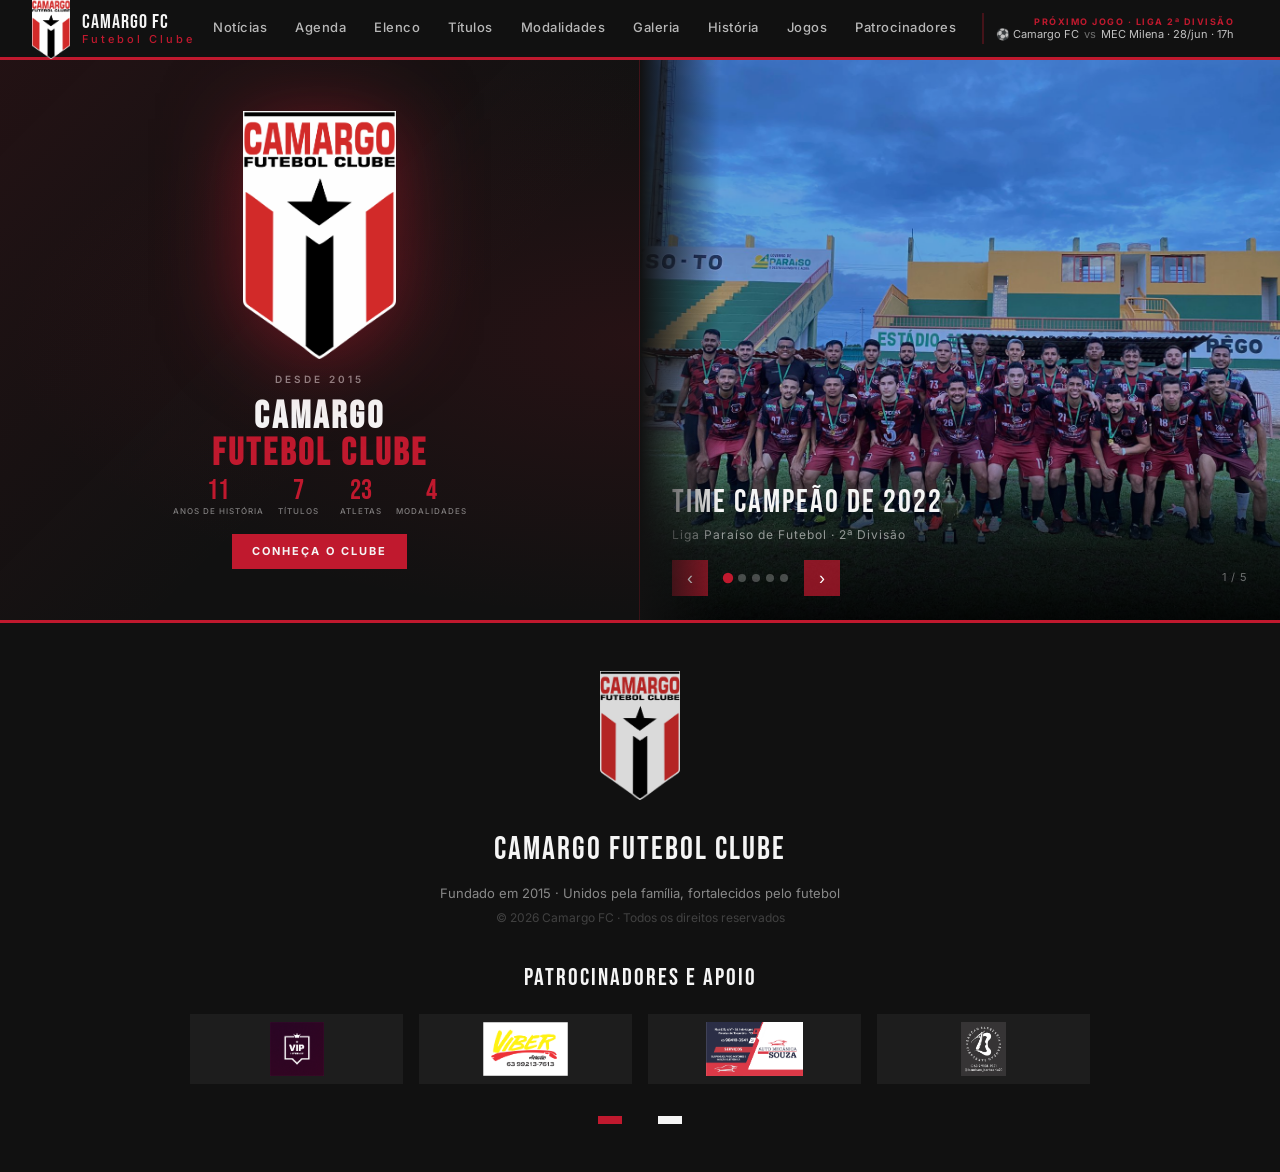
==== commit 70a78f04: "Add files via upload" ====
--- a/index.html
+++ b/index.html
@@ -165,385 +165,7 @@
   </div>
 </footer>
 
-<script>
-  function abrirGaleria(btn, tabId) {
-    document.querySelectorAll('.galeria-tab').forEach(t => t.classList.remove('ativo'));
-    document.querySelectorAll('.galeria-tab-content').forEach(c => c.classList.remove('ativo'));
-    btn.classList.add('ativo');
-    document.getElementById(tabId).classList.add('ativo');
-  }
-
-  function filtrar(btn, pos) {
-    document.querySelectorAll('.filtro-btn').forEach(b => b.classList.remove('ativo'));
-    btn.classList.add('ativo');
-    document.querySelectorAll('.jogador-card').forEach(card => {
-      if (pos === 'todos' || card.dataset.pos === pos) {
-        card.style.display = '';
-      } else {
-        card.style.display = 'none';
-      }
-    });
-  }
-
-  function abrirTab(btn, tabId) {
-    // kept for backward compat if any remnant exists
-  }
-
-  let resultadoFiltro = 'todos';
-
-  function filtrarResultado(btn, res) {
-    document.querySelectorAll('.res-btn').forEach(b => b.classList.remove('ativo'));
-    btn.classList.add('ativo');
-    resultadoFiltro = res;
-    filtrarJogos();
-  }
-
-  function filtrarJogos() {
-    const busca = document.getElementById('jogosSearch') ? document.getElementById('jogosSearch').value.toLowerCase().trim() : '';
-    const tabAtiva = document.querySelector('.jogos-tab-content.ativo');
-    if (!tabAtiva) return;
-    tabAtiva.querySelectorAll('tbody tr').forEach(tr => {
-      const searchData = tr.dataset.search || '';
-      const res = tr.dataset.res || '';
-      const matchBusca = !busca || searchData.includes(busca);
-      const matchRes = resultadoFiltro === 'todos' || res === resultadoFiltro;
-      tr.style.display = (matchBusca && matchRes) ? '' : 'none';
-    });
-  }
-
-  /* ===== ACCORDION JOGOS ===== */
-  var accResFiltros = {};
-
-  function toggleAcc(btn, accId) {
-    var body = document.getElementById(accId);
-    var isAberto = body.classList.contains('aberto');
-
-    // Fecha todos
-    document.querySelectorAll('.jogos-acc-header').forEach(function(h) { h.classList.remove('aberto'); });
-    document.querySelectorAll('.jogos-acc-body').forEach(function(b) { b.classList.remove('aberto'); });
-
-    if (!isAberto) {
-      btn.classList.add('aberto');
-      body.classList.add('aberto');
-    }
-  }
-
-  function filtrarJogosAcc(input) {
-    var accId = input.dataset.acc;
-    var body = document.getElementById(accId);
-    var busca = input.value.toLowerCase().trim();
-    var resFiltro = accResFiltros[accId] || 'todos';
-    body.querySelectorAll('tbody tr').forEach(function(tr) {
-      var searchData = tr.dataset.search || '';
-      var res = tr.dataset.res || '';
-      var matchBusca = !busca || searchData.includes(busca);
-      var matchRes = resFiltro === 'todos' || res === resFiltro;
-      tr.style.display = (matchBusca && matchRes) ? '' : 'none';
-    });
-  }
-
-  function filtrarResAcc(btn, res, accId) {
-    var body = document.getElementById(accId);
-    body.querySelectorAll('.res-btn').forEach(function(b) { b.classList.remove('ativo'); });
-    btn.classList.add('ativo');
-    accResFiltros[accId] = res;
-    var searchInput = body.querySelector('.acc-search');
-    var busca = searchInput ? searchInput.value.toLowerCase().trim() : '';
-    body.querySelectorAll('tbody tr').forEach(function(tr) {
-      var searchData = tr.dataset.search || '';
-      var resVal = tr.dataset.res || '';
-      var matchBusca = !busca || searchData.includes(busca);
-      var matchRes = res === 'todos' || resVal === res;
-      tr.style.display = (matchBusca && matchRes) ? '' : 'none';
-    });
-  }
-
-  /* ===== CARROSSEL HERO ===== */
-  (function() {
-    var slides = [
-      { legenda: 'Time Campeão de 2022', sub: 'Liga Paraíso de Futebol · 2ª Divisão' },
-      { legenda: 'Campeão Liga Paraíso 2022', sub: 'Título histórico do Camargo FC' },
-      { legenda: 'Campeão Torneio Nova Geração 2023', sub: 'Mais um título para a galeria' },
-      { legenda: 'Kiley – Ídolo do Camargo FC', sub: 'Meia / Lateral · Campo: 19 jogos · 4 gols · 3 ass.' },
-      { legenda: 'Chico – Capitão 2026', sub: 'Volante/Meia · 30 jogos · 1 gol · 2 ass.' }
-    ];
-
-    var carouselEl = document.getElementById('heroCarousel');
-    var track = document.getElementById('carouselTrack');
-    var legenda = document.getElementById('carouselLegenda');
-    var sublinha = document.getElementById('carouselSublinha');
-    var contador = document.getElementById('carouselContador');
-    var dotsWrap = document.getElementById('carouselDots');
-    var prevBtn = document.getElementById('carouselPrev');
-    var nextBtn = document.getElementById('carouselNext');
-
-    if (!track || !carouselEl) return;
-
-    var atual = 0;
-    var total = slides.length;
-    var autoTimer;
-
-    // Criar dots
-    slides.forEach(function(_, i) {
-      var dot = document.createElement('button');
-      dot.className = 'carousel-dot' + (i === 0 ? ' ativo' : '');
-      dot.addEventListener('click', function() { irPara(i); });
-      dotsWrap.appendChild(dot);
-    });
-
-    function atualizar() {
-      var largura = carouselEl.offsetWidth;
-      track.style.transform = 'translateX(-' + (atual * largura) + 'px)';
-      legenda.textContent = slides[atual].legenda;
-      sublinha.textContent = slides[atual].sub;
-      contador.textContent = (atual + 1) + ' / ' + total;
-      dotsWrap.querySelectorAll('.carousel-dot').forEach(function(d, i) {
-        d.classList.toggle('ativo', i === atual);
-      });
-    }
-
-    function irPara(idx) {
-      atual = (idx + total) % total;
-      atualizar();
-      reiniciarAuto();
-    }
-
-    function reiniciarAuto() {
-      clearInterval(autoTimer);
-      autoTimer = setInterval(function() { irPara(atual + 1); }, 5000);
-    }
-
-    prevBtn.addEventListener('click', function() { irPara(atual - 1); });
-    nextBtn.addEventListener('click', function() { irPara(atual + 1); });
-
-    // Swipe touch
-    var touchStartX = 0;
-    track.addEventListener('touchstart', function(e) { touchStartX = e.changedTouches[0].clientX; }, { passive: true });
-    track.addEventListener('touchend', function(e) {
-      var dx = e.changedTouches[0].clientX - touchStartX;
-      if (Math.abs(dx) > 40) irPara(atual + (dx < 0 ? 1 : -1));
-    }, { passive: true });
-
-    // Reajustar ao redimensionar
-    window.addEventListener('resize', function() { atualizar(); });
-
-    atualizar();
-    reiniciarAuto();
-  })();
-
-  /* ===== LIGHTBOX ===== */
-  (function () {
-    const imagens = [];
-    let indice = 0;
-
-    const lb      = document.getElementById('lightbox');
-    const lbImg   = document.getElementById('lb-img');
-    const lbLeg   = document.getElementById('lb-legenda');
-    const lbSub   = document.getElementById('lb-sub');
-    const lbCont  = document.getElementById('lb-contador');
-
-    function abrir(idx) {
-      indice = idx;
-      renderizar();
-      lb.classList.add('aberto');
-      document.body.style.overflow = 'hidden';
-    }
-
-    function fechar() {
-      lb.classList.remove('aberto');
-      document.body.style.overflow = '';
-    }
-
-    function navegar(dir) {
-      indice = (indice + dir + imagens.length) % imagens.length;
-      renderizar();
-    }
-
-    function renderizar() {
-      const item = imagens[indice];
-      lbImg.src = item.src;
-      lbImg.alt = item.titulo;
-      // título: nó de texto antes do <span>
-      lbLeg.firstChild.textContent = item.titulo;
-      lbSub.textContent = item.sub || '';
-      lbCont.textContent = (indice + 1) + ' / ' + imagens.length;
-    }
-
-    function registrar(img, titulo, sub) {
-      // Captura o índice AGORA, antes do push, para que o closure use o valor correto
-      const idx = imagens.length;
-      imagens.push({ src: img.src, alt: img.alt, titulo: titulo, sub: sub });
-      img.addEventListener('click', function () { abrir(idx); });
-    }
-
-    document.getElementById('lb-fechar').addEventListener('click', fechar);
-    document.getElementById('lb-prev').addEventListener('click', function () { navegar(-1); });
-    document.getElementById('lb-next').addEventListener('click', function () { navegar(1); });
-    lb.addEventListener('click', function (e) { if (e.target === lb) fechar(); });
-    document.addEventListener('keydown', function (e) {
-      if (!lb.classList.contains('aberto')) return;
-      if (e.key === 'Escape')     fechar();
-      if (e.key === 'ArrowLeft')  navegar(-1);
-      if (e.key === 'ArrowRight') navegar(1);
-    });
-
-    // Swipe touch para mobile
-    var touchStartX = 0;
-    lb.addEventListener('touchstart', function (e) {
-      touchStartX = e.changedTouches[0].clientX;
-    }, { passive: true });
-    lb.addEventListener('touchend', function (e) {
-      var dx = e.changedTouches[0].clientX - touchStartX;
-      if (Math.abs(dx) > 50) navegar(dx < 0 ? 1 : -1);
-    }, { passive: true });
-
-    // Nó de texto para o título (antes do <span id="lb-sub">)
-    lbLeg.insertBefore(document.createTextNode(''), lbSub);
-
-    window.addEventListener('DOMContentLoaded', function () {
-      // Galeria
-      document.querySelectorAll('.galeria-card').forEach(function (card) {
-        const img = card.querySelector('.galeria-card-img img');
-        if (!img) return;
-        const titulo = card.querySelector('.galeria-card-titulo') ? card.querySelector('.galeria-card-titulo').textContent.trim() : '';
-        const desc   = card.querySelector('.galeria-card-desc')   ? card.querySelector('.galeria-card-desc').textContent.trim()   : '';
-        registrar(img, titulo, desc);
-      });
-
-      // Elenco
-      document.querySelectorAll('.jogador-card').forEach(function (card) {
-        const img = card.querySelector('.jogador-avatar img');
-        if (!img) return;
-        const nome    = card.querySelector('.jogador-nome')     ? card.querySelector('.jogador-nome').textContent.trim()     : '';
-        const posicao = card.querySelector('.jogador-posicao')  ? card.querySelector('.jogador-posicao').textContent.trim()  : '';
-        const idade   = card.querySelector('.jogador-numero')   ? card.querySelector('.jogador-numero').textContent.trim()   : '';
-        registrar(img, nome, [posicao, idade].filter(Boolean).join(' · '));
-      });
-
-      // Comissão Técnica
-      document.querySelectorAll('.comissao-card').forEach(function (card) {
-        const img = card.querySelector('.comissao-avatar img');
-        if (!img) return;
-        const nome  = card.querySelector('.comissao-nome')  ? card.querySelector('.comissao-nome').textContent.trim()  : '';
-        const cargo = card.querySelector('.comissao-cargo') ? card.querySelector('.comissao-cargo').textContent.trim() : '';
-        const idade = card.querySelector('.comissao-idade') ? card.querySelector('.comissao-idade').textContent.trim() : '';
-        img.style.cursor = 'zoom-in';
-        card.querySelector('.comissao-avatar').style.cursor = 'zoom-in';
-        registrar(img, nome, [cargo, idade].filter(Boolean).join(' · '));
-      });
-
-      // Patrocinadores
-      document.querySelectorAll('.patro-card').forEach(function (card) {
-        const img = card.querySelector('img');
-        if (!img) return;
-        const nome = img.alt || 'Patrocinador';
-        img.style.cursor = 'zoom-in';
-        registrar(img, nome, 'Patrocinador & Apoio — Camargo FC');
-      });
-    });
-  })();
-
-  /* ===== MENU HAMBURGUER MOBILE ===== */
-  (function () {
-    var btn    = document.getElementById('navHamburger');
-    var drawer = document.getElementById('navDrawer');
-    if (!btn || !drawer) return;
-
-    function toggleMenu() {
-      var aberto = drawer.classList.toggle('aberto');
-      btn.classList.toggle('aberto', aberto);
-      document.body.style.overflow = aberto ? 'hidden' : '';
-    }
-
-    function fecharMenu() {
-      drawer.classList.remove('aberto');
-      btn.classList.remove('aberto');
-      document.body.style.overflow = '';
-    }
-
-    btn.addEventListener('click', toggleMenu);
-
-    // Fecha ao clicar em qualquer link do drawer
-    drawer.querySelectorAll('a').forEach(function (link) {
-      link.addEventListener('click', fecharMenu);
-    });
-
-    // Fecha ao redimensionar para desktop
-    window.addEventListener('resize', function () {
-      if (window.innerWidth > 768) fecharMenu();
-    });
-  })();
-
-  /* ===== COMPARTILHAR LINK (AGENDA E ELENCO) ===== */
-  (function () {
-    var ICON_SHARE = '<svg viewBox="0 0 24 24" fill="none" stroke="currentColor" stroke-width="2" stroke-linecap="round" stroke-linejoin="round"><circle cx="18" cy="5" r="3"></circle><circle cx="6" cy="12" r="3"></circle><circle cx="18" cy="19" r="3"></circle><line x1="8.59" y1="13.51" x2="15.42" y2="17.49"></line><line x1="15.41" y1="6.51" x2="8.59" y2="10.49"></line></svg>';
-    var ICON_CHECK = '<svg viewBox="0 0 24 24" fill="none" stroke="currentColor" stroke-width="2" stroke-linecap="round" stroke-linejoin="round"><polyline points="20 6 9 17 4 12"></polyline></svg>';
-
-    function feedbackOk(el, htmlOriginal, classeExtra) {
-      el.classList.add('copiado');
-      var conteudoAntigo = el.innerHTML;
-      el.innerHTML = ICON_CHECK + (classeExtra ? ' Copiado!' : '');
-      setTimeout(function () {
-        el.classList.remove('copiado');
-        el.innerHTML = conteudoAntigo;
-      }, 1800);
-    }
-
-    function compartilhar(el, titulo, texto, url) {
-      if (navigator.share) {
-        navigator.share({ title: titulo, text: texto, url: url }).catch(function () {});
-        return;
-      }
-      if (navigator.clipboard && navigator.clipboard.writeText) {
-        navigator.clipboard.writeText(url).then(function () {
-          feedbackOk(el, el.innerHTML, true);
-        }).catch(function () {
-          window.prompt('Copie o link abaixo:', url);
-        });
-      } else {
-        window.prompt('Copie o link abaixo:', url);
-      }
-    }
-
-    function montarUrlComAncora(id) {
-      return window.location.origin + window.location.pathname + '#' + id;
-    }
-
-    window.addEventListener('DOMContentLoaded', function () {
-      // ---- AGENDA: botão de compartilhar em cada jogo ----
-      document.querySelectorAll('#agenda .agenda-jogo').forEach(function (jogo, idx) {
-        var nomes = jogo.querySelectorAll('.agenda-time-nome');
-        var time1 = nomes[0] ? nomes[0].textContent.trim() : '';
-        var time2 = nomes[1] ? nomes[1].textContent.trim() : '';
-        var dataSpan = jogo.querySelector('.agenda-jogo-meta span:nth-child(2)');
-        var dataTexto = dataSpan ? dataSpan.textContent.replace('📅', '').trim() : '';
-        var localSpan = jogo.querySelector('.agenda-jogo-meta span:nth-child(1)');
-        var localTexto = localSpan ? localSpan.textContent.replace('📍', '').trim() : '';
-
-        var anchorId = 'jogo-' + idx;
-        jogo.id = jogo.id || anchorId;
-
-        var titulo = time1 && time2 ? (time1 + ' x ' + time2) : 'Camargo FC';
-        var partesTexto = [titulo];
-        if (dataTexto) partesTexto.push('📅 ' + dataTexto);
-        if (localTexto) partesTexto.push('📍 ' + localTexto);
-        var textoCompartilhar = partesTexto.join(' · ') + ' — Camargo Futebol Clube';
-
-        var btn = document.createElement('button');
-        btn.className = 'compartilhar-btn';
-        btn.type = 'button';
-        btn.innerHTML = ICON_SHARE + ' Compartilhar';
-        btn.addEventListener('click', function (e) {
-          e.stopPropagation();
-          compartilhar(btn, titulo, textoCompartilhar, montarUrlComAncora(jogo.id));
-        });
-        jogo.appendChild(btn);
-      });
-
-    });
-  })();
-
-</script>
+<script src="main.js"></script>
 
 </body>
 </html>
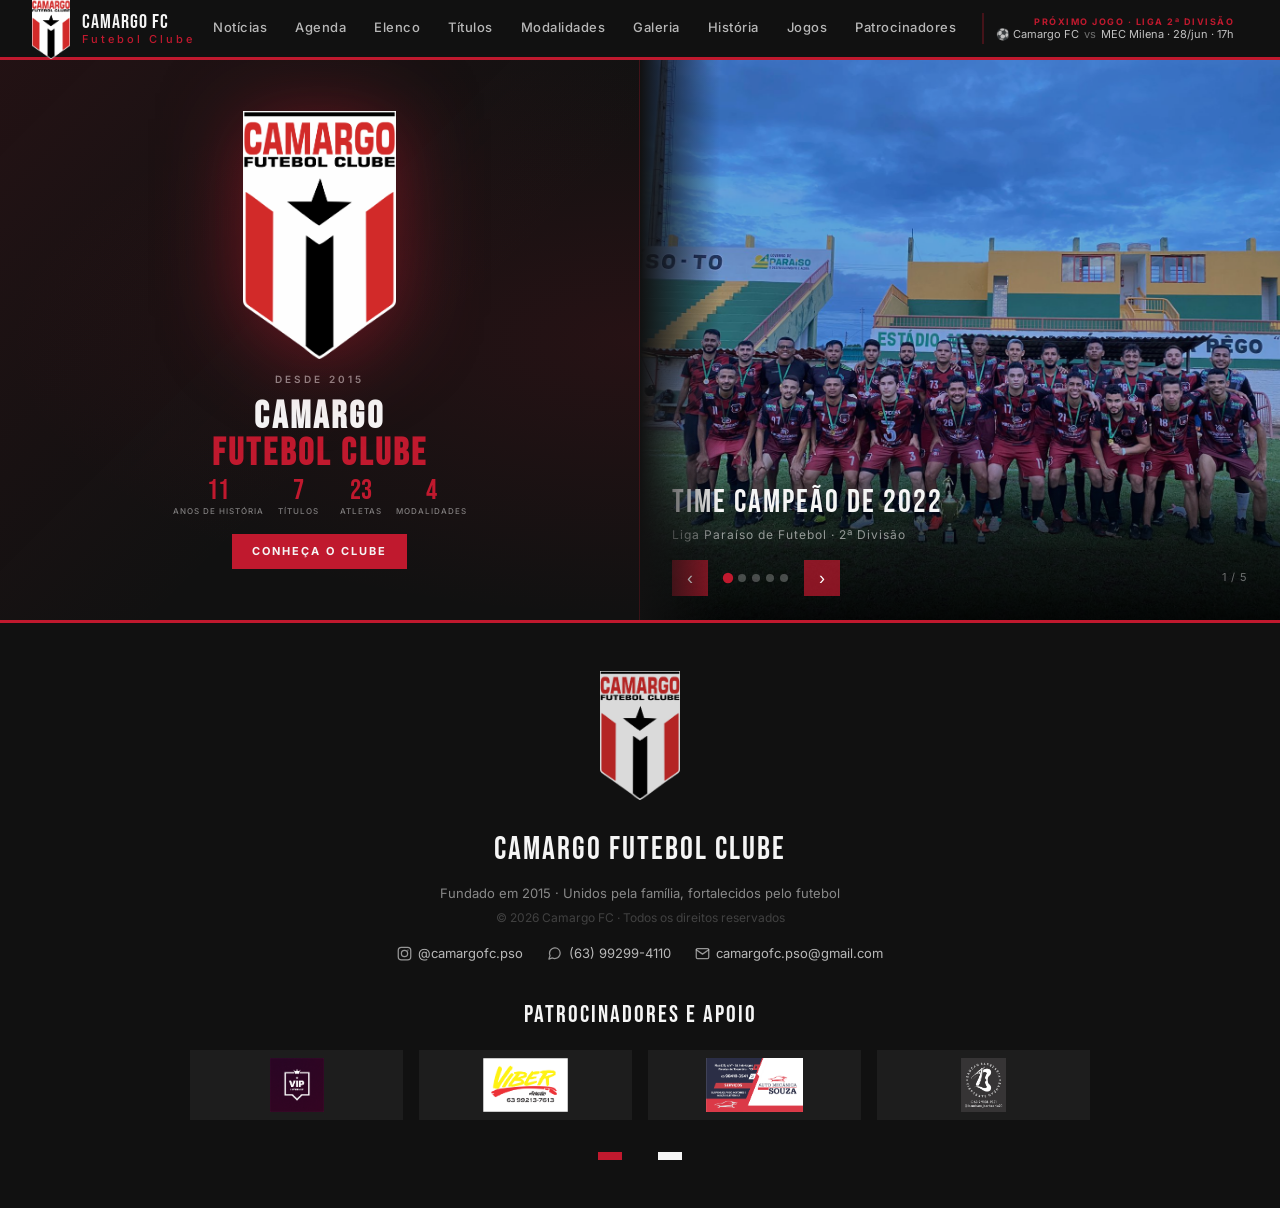
==== commit ae46a7ae: "Add files via upload" ====
--- a/index.html
+++ b/index.html
@@ -146,6 +146,21 @@
   <div class="footer-logo">Camargo Futebol Clube</div>
   <p>Fundado em 2015 · Unidos pela família, fortalecidos pelo futebol</p>
   <p style="margin-top:0.25rem; font-size: 12px; opacity: 0.4;">© 2026 Camargo FC · Todos os direitos reservados</p>
+  <div class="footer-contatos">
+    <a href="https://instagram.com/camargofc.pso" target="_blank" rel="noopener" class="footer-contato-item">
+      <svg viewBox="0 0 24 24" fill="none" stroke="currentColor" stroke-width="2" stroke-linecap="round" stroke-linejoin="round"><rect x="2" y="2" width="20" height="20" rx="5"/><circle cx="12" cy="12" r="5"/><circle cx="17.5" cy="6.5" r="1" fill="currentColor" stroke="none"/></svg>
+      @camargofc.pso
+    </a>
+    <a href="https://wa.me/5563992994110" target="_blank" rel="noopener" class="footer-contato-item">
+      <svg viewBox="0 0 24 24" fill="none" stroke="currentColor" stroke-width="2" stroke-linecap="round" stroke-linejoin="round"><path d="M21 11.5a8.38 8.38 0 0 1-.9 3.8 8.5 8.5 0 0 1-7.6 4.7 8.38 8.38 0 0 1-3.8-.9L3 21l1.9-5.7a8.38 8.38 0 0 1-.9-3.8 8.5 8.5 0 0 1 4.7-7.6 8.38 8.38 0 0 1 3.8-.9h.5a8.48 8.48 0 0 1 8 8v.5z"/></svg>
+      (63) 99299-4110
+    </a>
+    <a href="mailto:camargofc.pso@gmail.com" class="footer-contato-item">
+      <svg viewBox="0 0 24 24" fill="none" stroke="currentColor" stroke-width="2" stroke-linecap="round" stroke-linejoin="round"><path d="M4 4h16c1.1 0 2 .9 2 2v12c0 1.1-.9 2-2 2H4c-1.1 0-2-.9-2-2V6c0-1.1.9-2 2-2z"/><polyline points="22,6 12,13 2,6"/></svg>
+      camargofc.pso@gmail.com
+    </a>
+  </div>
+
   
   <div class="footer-patro">
     <div class="footer-patro-title">Patrocinadores e Apoio</div>
--- a/style.css
+++ b/style.css
@@ -468,6 +468,26 @@
     opacity: 0.85;
   }
   footer p { font-size: 13px; margin-bottom: 0.25rem; }
+  /* CONTATOS NO FOOTER */
+  .footer-contatos {
+    display: flex;
+    flex-wrap: wrap;
+    justify-content: center;
+    gap: 0.6rem 1.5rem;
+    margin: 1rem 0 0.5rem;
+  }
+  .footer-contato-item {
+    display: flex;
+    align-items: center;
+    gap: 0.4rem;
+    font-size: 13px;
+    color: rgba(255,255,255,0.7);
+    text-decoration: none;
+    transition: color 0.2s;
+  }
+  .footer-contato-item:hover { color: var(--vermelho); }
+  .footer-contato-item svg { width: 15px; height: 15px; flex-shrink: 0; opacity: 0.8; }
+
   .footer-cores {
     display: flex; gap: 6px; justify-content: center; margin-top: 1rem;
   }
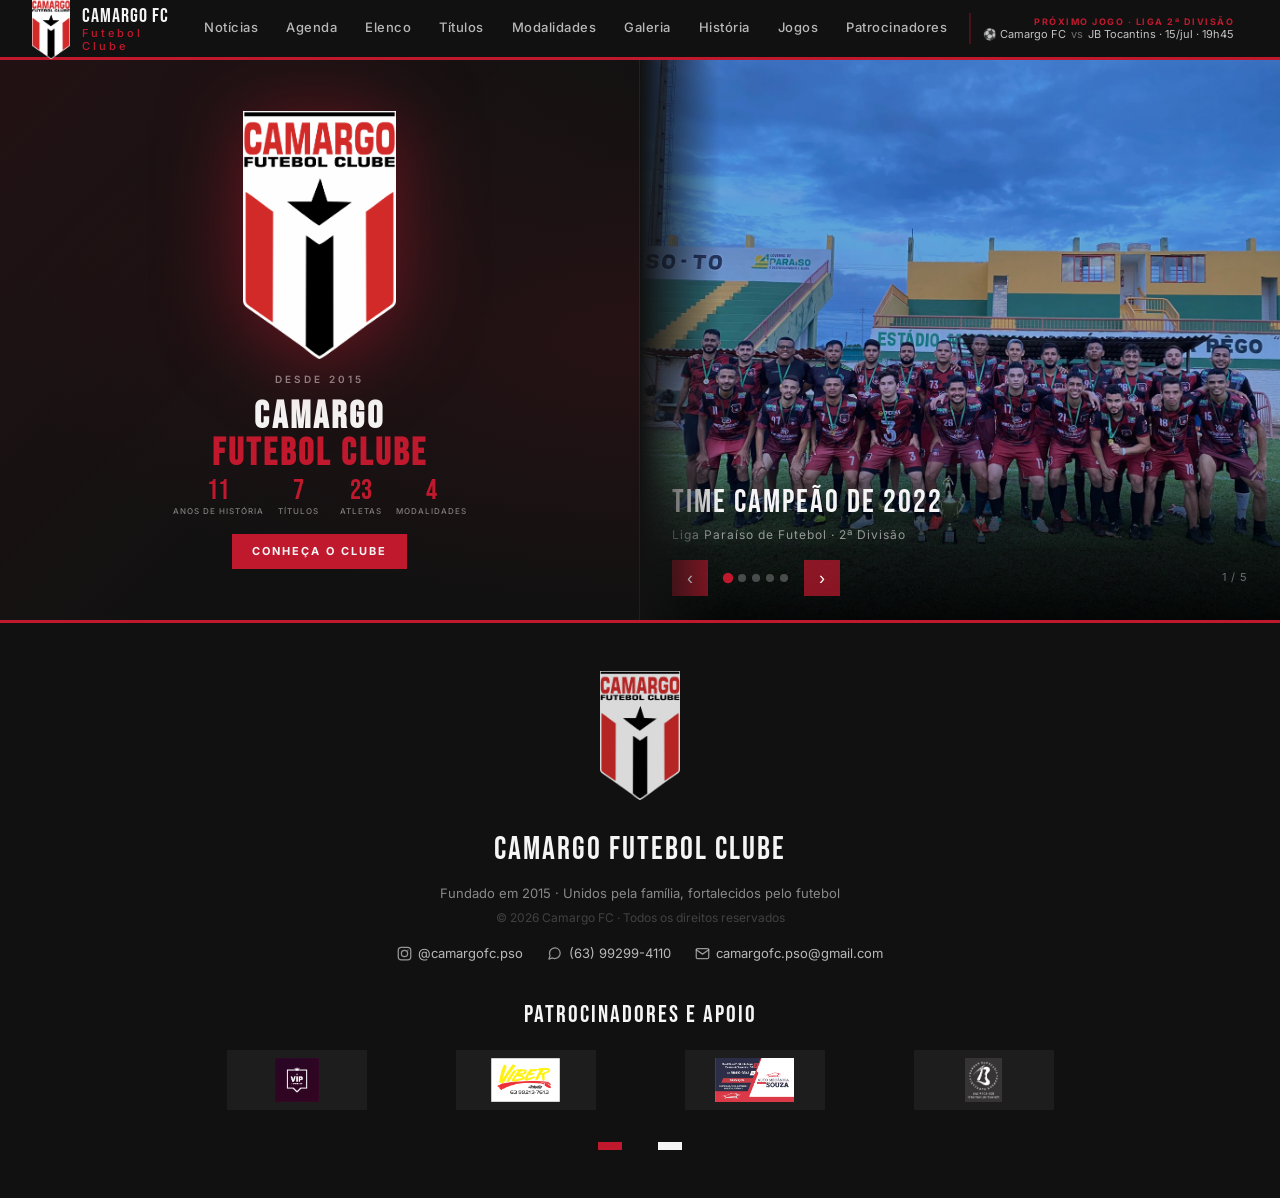
==== commit e08ff3f5: "Add files via upload" ====
--- a/index.html
+++ b/index.html
@@ -40,7 +40,7 @@
   </div>
   <a href="agenda.html#agenda" class="nav-proximo-jogo">
     <span class="nav-pj-label">Próximo Jogo · Liga 2ª Divisão</span>
-    <span class="nav-pj-info">⚽ Camargo FC <em>vs</em> MEC Milena · 28/jun · 17h</span>
+    <span class="nav-pj-info">⚽ Camargo FC <em>vs</em> JB Tocantins · 15/jul · 19h45</span>
   </a>
   <button class="nav-hamburger" id="navHamburger" aria-label="Menu">
     <span></span><span></span><span></span>
--- a/style.css
+++ b/style.css
@@ -402,9 +402,13 @@
     gap: 0.6rem;
   }
   .patro-card img {
-    max-width: 100%;
+    width: 100%;
+    max-width: 160px;
+    height: 90px;
     max-height: 90px;
     object-fit: contain;
+    display: block;
+    margin: 0 auto;
   }
   .patro-instagram {
     display: inline-flex; align-items: center; gap: 5px;
@@ -443,10 +447,14 @@
   }
   .footer-patro-grid img {
     width: 100%;
-    height: 70px;
+    max-width: 140px;
+    height: 60px;
+    max-height: 60px;
     object-fit: contain;
     background: rgba(255,255,255,0.05);
     padding: 8px;
+    display: block;
+    margin: 0 auto;
   }
 
   /* FOOTER */
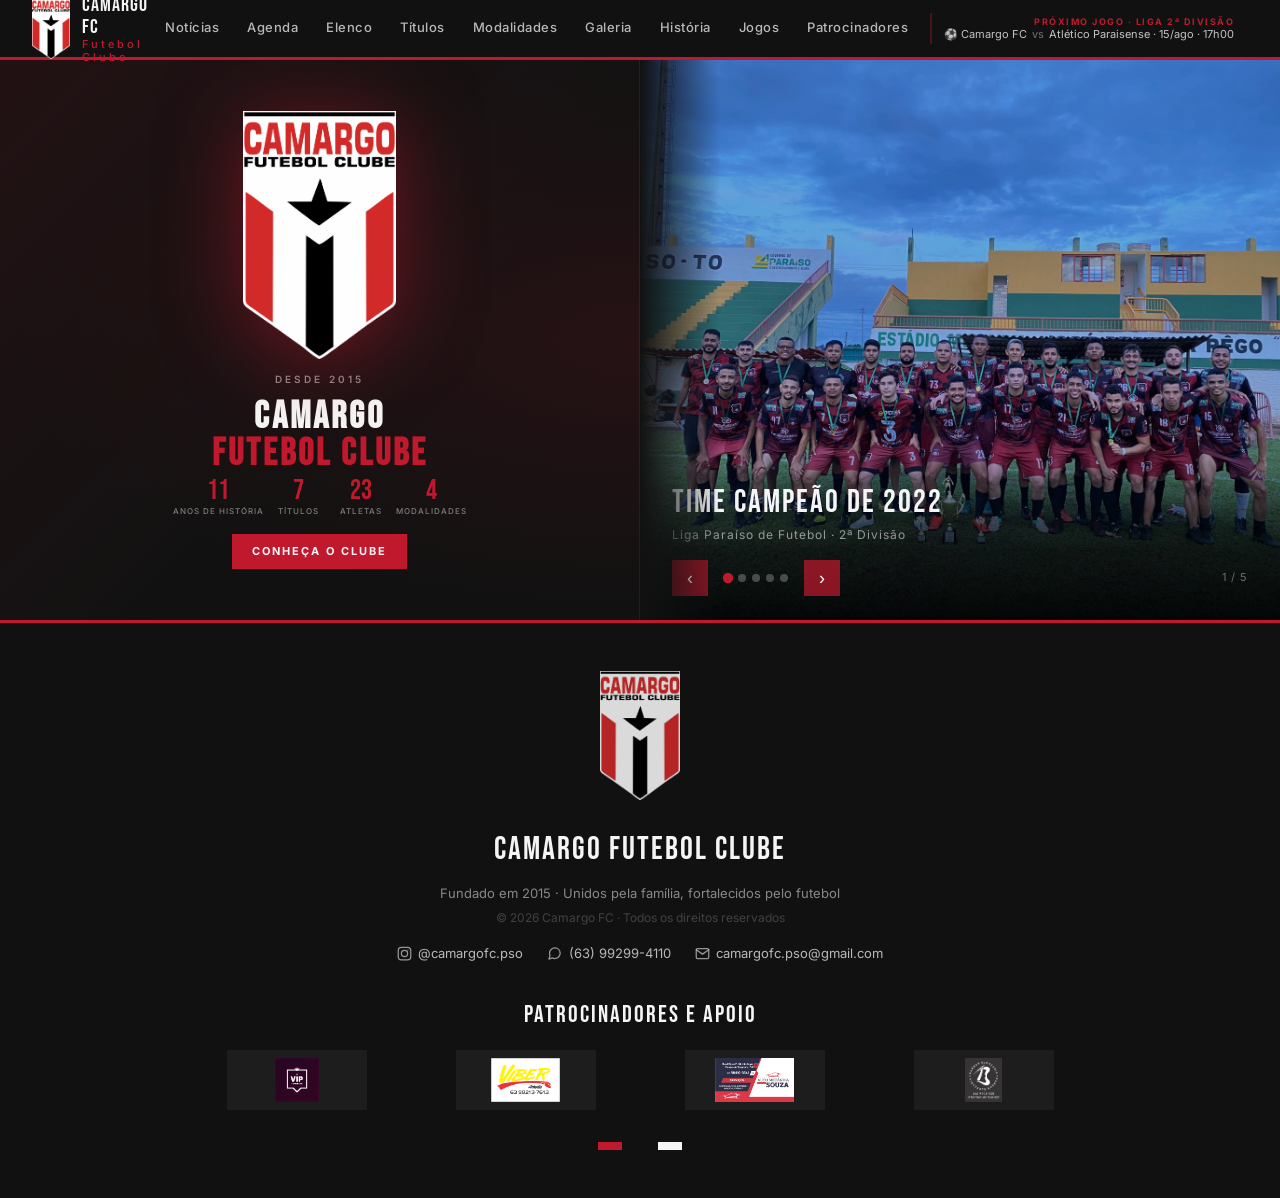
==== commit 43463330: "Add files via upload" ====
--- a/index.html
+++ b/index.html
@@ -21,44 +21,7 @@
   <div id="lb-legenda"><span id="lb-sub"></span></div>
 </div>
 
-<!-- NAV -->
-<nav>
-  <a class="nav-logo" href="index.html">
-    <div class="nav-escudo"><img src="LOGOSITE.png" alt="Escudo Camargo FC"></div>
-    <div class="nav-nome">Camargo FC <span>Futebol Clube</span></div>
-  </a>
-  <div class="nav-links">
-    <a href="noticias.html#competicoes">Notícias</a>
-    <a href="agenda.html#agenda">Agenda</a>
-    <a href="elenco.html#elenco">Elenco</a>
-    <a href="titulos.html#titulos">Títulos</a>
-    <a href="modalidades.html#modalidades">Modalidades</a>
-    <a href="galeria.html#galeria">Galeria</a>
-    <a href="historia.html#historia">História</a>
-    <a href="jogos.html#jogos">Jogos</a>
-    <a href="patrocinadores.html#patrocinadores">Patrocinadores</a>
-  </div>
-  <a href="agenda.html#agenda" class="nav-proximo-jogo">
-    <span class="nav-pj-label">Próximo Jogo · Liga 2ª Divisão</span>
-    <span class="nav-pj-info">⚽ Camargo FC <em>vs</em> JB Tocantins · 15/jul · 19h45</span>
-  </a>
-  <button class="nav-hamburger" id="navHamburger" aria-label="Menu">
-    <span></span><span></span><span></span>
-  </button>
-</nav>
-
-<!-- DRAWER MOBILE -->
-<div class="nav-drawer" id="navDrawer">
-  <a href="noticias.html#competicoes" class="drawer-link">Notícias</a>
-  <a href="agenda.html#agenda" class="drawer-link">Agenda</a>
-  <a href="elenco.html#elenco" class="drawer-link">Elenco</a>
-  <a href="titulos.html#titulos" class="drawer-link">Títulos</a>
-  <a href="modalidades.html#modalidades" class="drawer-link">Modalidades</a>
-  <a href="galeria.html#galeria" class="drawer-link">Galeria</a>
-  <a href="historia.html#historia" class="drawer-link">História</a>
-  <a href="jogos.html#jogos" class="drawer-link">Jogos</a>
-  <a href="patrocinadores.html#patrocinadores" class="drawer-link">Patrocinadores</a>
-</div>
+<div id="site-menu"></div>
 
 <!-- HERO -->
 <section class="hero">
@@ -180,6 +143,7 @@
   </div>
 </footer>
 
+<script src="menu-loader.js"></script>
 <script src="main.js"></script>
 
 </body>
--- a/style.css
+++ b/style.css
@@ -933,6 +933,48 @@
   }
   .agenda-gol-item::before { content: '⚽ '; }
 
+  .agenda-escalacao {
+    border-top: 1px solid #e8e8e8; margin-top: 0.6rem;
+    padding-top: 0.6rem;
+  }
+  .agenda-escalacao summary {
+    cursor: pointer; font-size: 12px; font-weight: 700;
+    color: var(--vermelho); letter-spacing: 0.5px;
+    text-transform: uppercase; list-style: none;
+    display: flex; align-items: center; gap: 6px;
+  }
+  .agenda-escalacao summary::-webkit-details-marker { display: none; }
+  .agenda-escalacao summary::before {
+    content: '▸'; display: inline-block;
+    transition: transform 0.2s ease;
+  }
+  .agenda-escalacao[open] summary::before { transform: rotate(90deg); }
+  .escalacao-bloco { margin-top: 0.7rem; }
+  .escalacao-bloco-titulo {
+    font-size: 10px; font-weight: 700; letter-spacing: 1px;
+    text-transform: uppercase; color: #999; margin-bottom: 0.4rem;
+  }
+  .escalacao-lista {
+    display: grid; grid-template-columns: repeat(auto-fill, minmax(150px, 1fr));
+    gap: 4px 12px; margin-bottom: 0.6rem;
+  }
+  .escalacao-jogador {
+    font-size: 12px; color: #444; display: flex; align-items: baseline; gap: 6px;
+  }
+  .escalacao-num {
+    font-family: 'Bebas Neue', sans-serif; font-size: 13px;
+    color: #aaa; min-width: 18px;
+  }
+  .escalacao-subs-lista { display: flex; flex-direction: column; gap: 3px; }
+  .escalacao-sub-item { font-size: 12px; color: #777; display: flex; align-items: baseline; gap: 3px; flex-wrap: wrap; }
+  .escalacao-sub-item .escalacao-num { color: #bbb; }
+  .escalacao-seta-saida, .escalacao-seta-entrada {
+    font-weight: 700; margin: 0 3px 0 8px; font-size: 11px;
+  }
+  .escalacao-sub-item .escalacao-seta-saida:first-child { margin-left: 0; }
+  .escalacao-seta-saida { color: #e74c3c; }
+  .escalacao-seta-entrada { color: #2ecc71; }
+
   /* ===== GALERIA ===== */
   #galeria { background: var(--preto); }
   #galeria .section-title { color: var(--branco); }
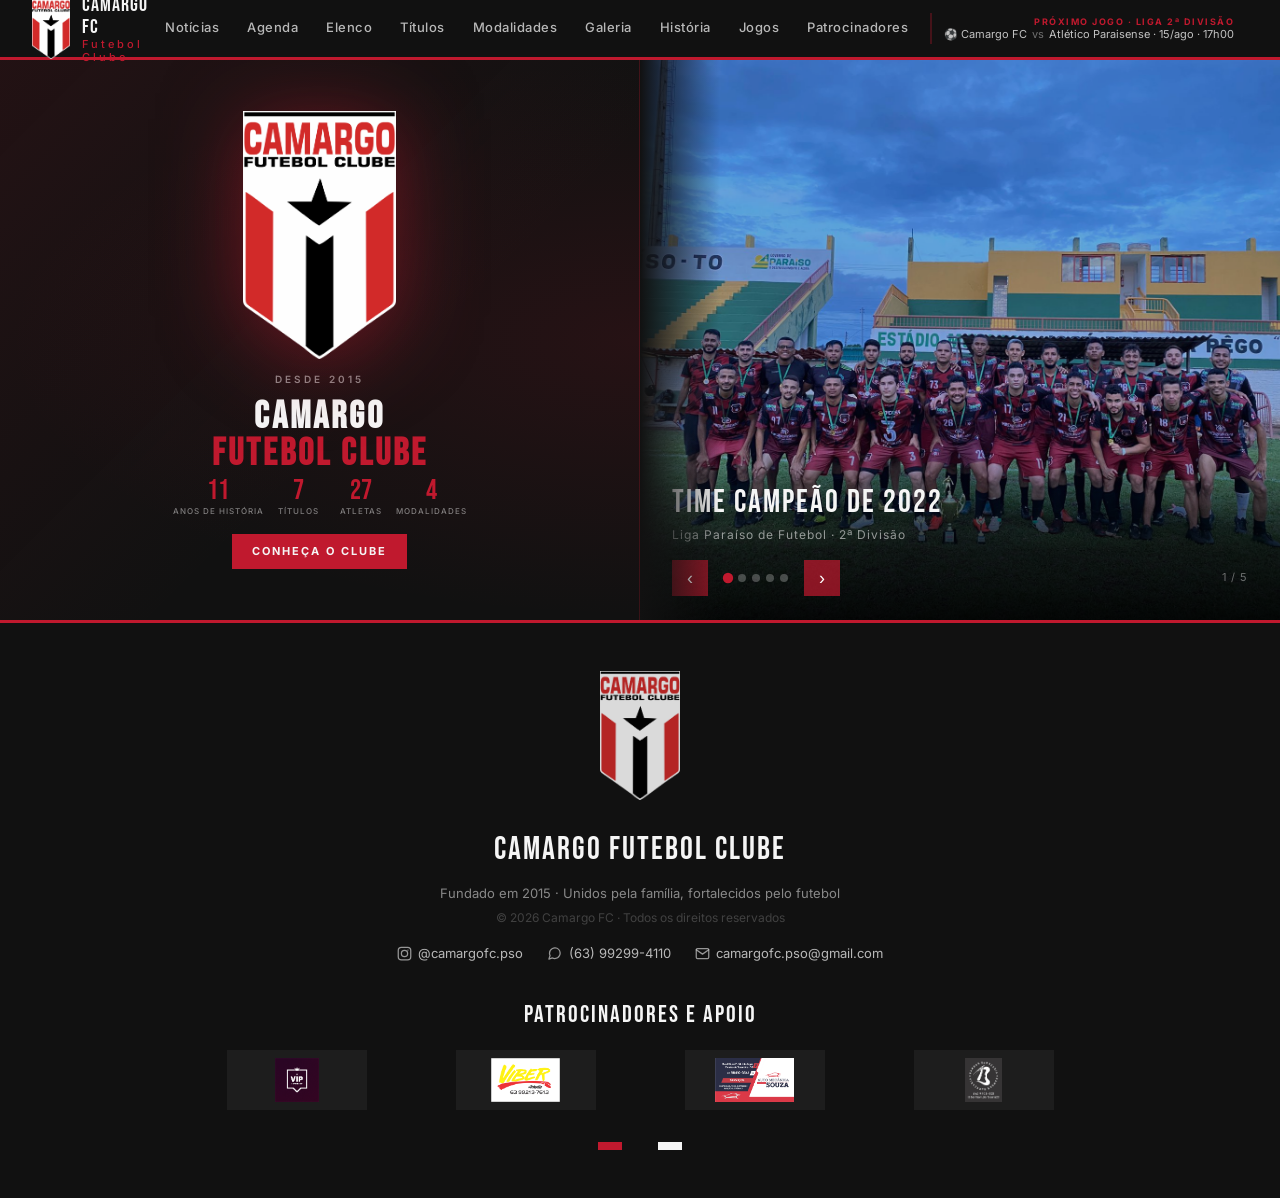
==== commit 2297e110: "Update index.html" ====
--- a/index.html
+++ b/index.html
@@ -43,7 +43,7 @@
             <div class="hero-stat-label">Títulos</div>
           </div>
           <div class="hero-stat">
-            <div class="hero-stat-num">23</div>
+            <div class="hero-stat-num">27</div>
             <div class="hero-stat-label">Atletas</div>
           </div>
           <div class="hero-stat">
@@ -147,4 +147,4 @@
 <script src="main.js"></script>
 
 </body>
-</html>+</html>
